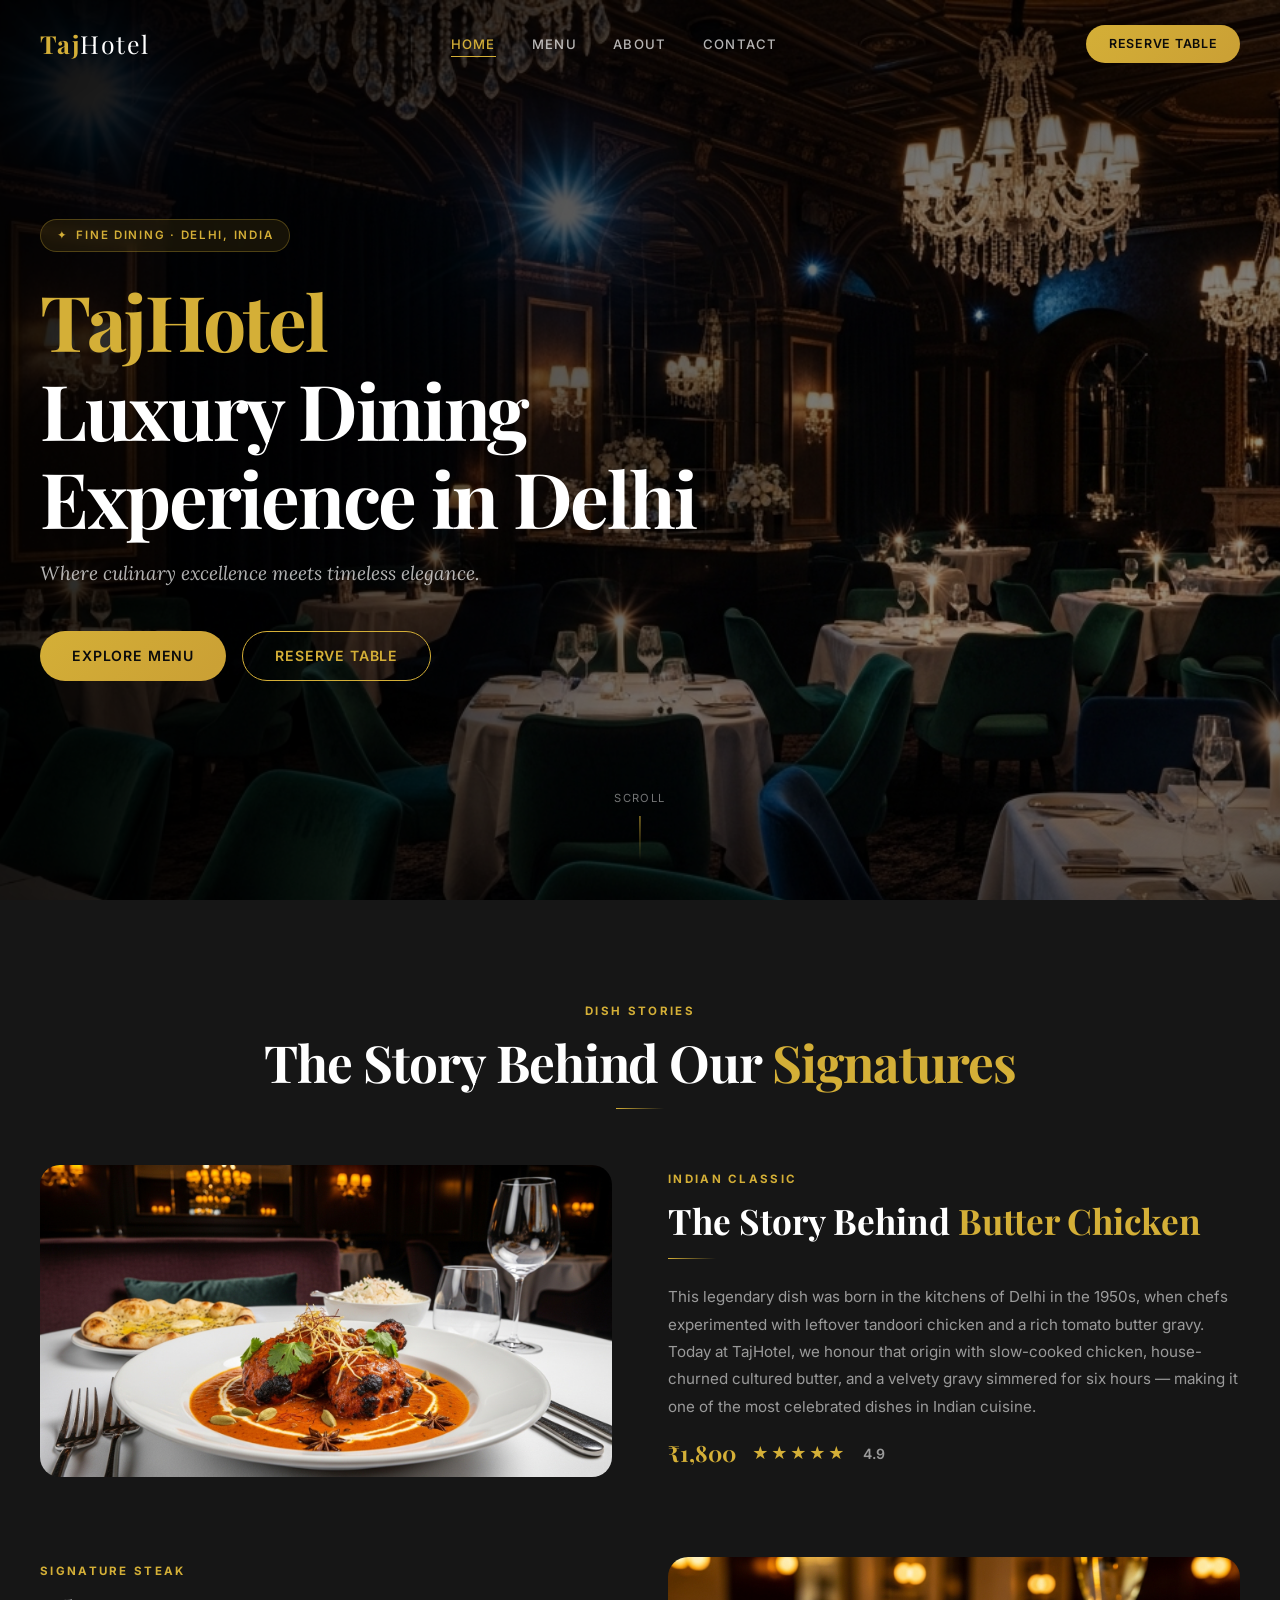
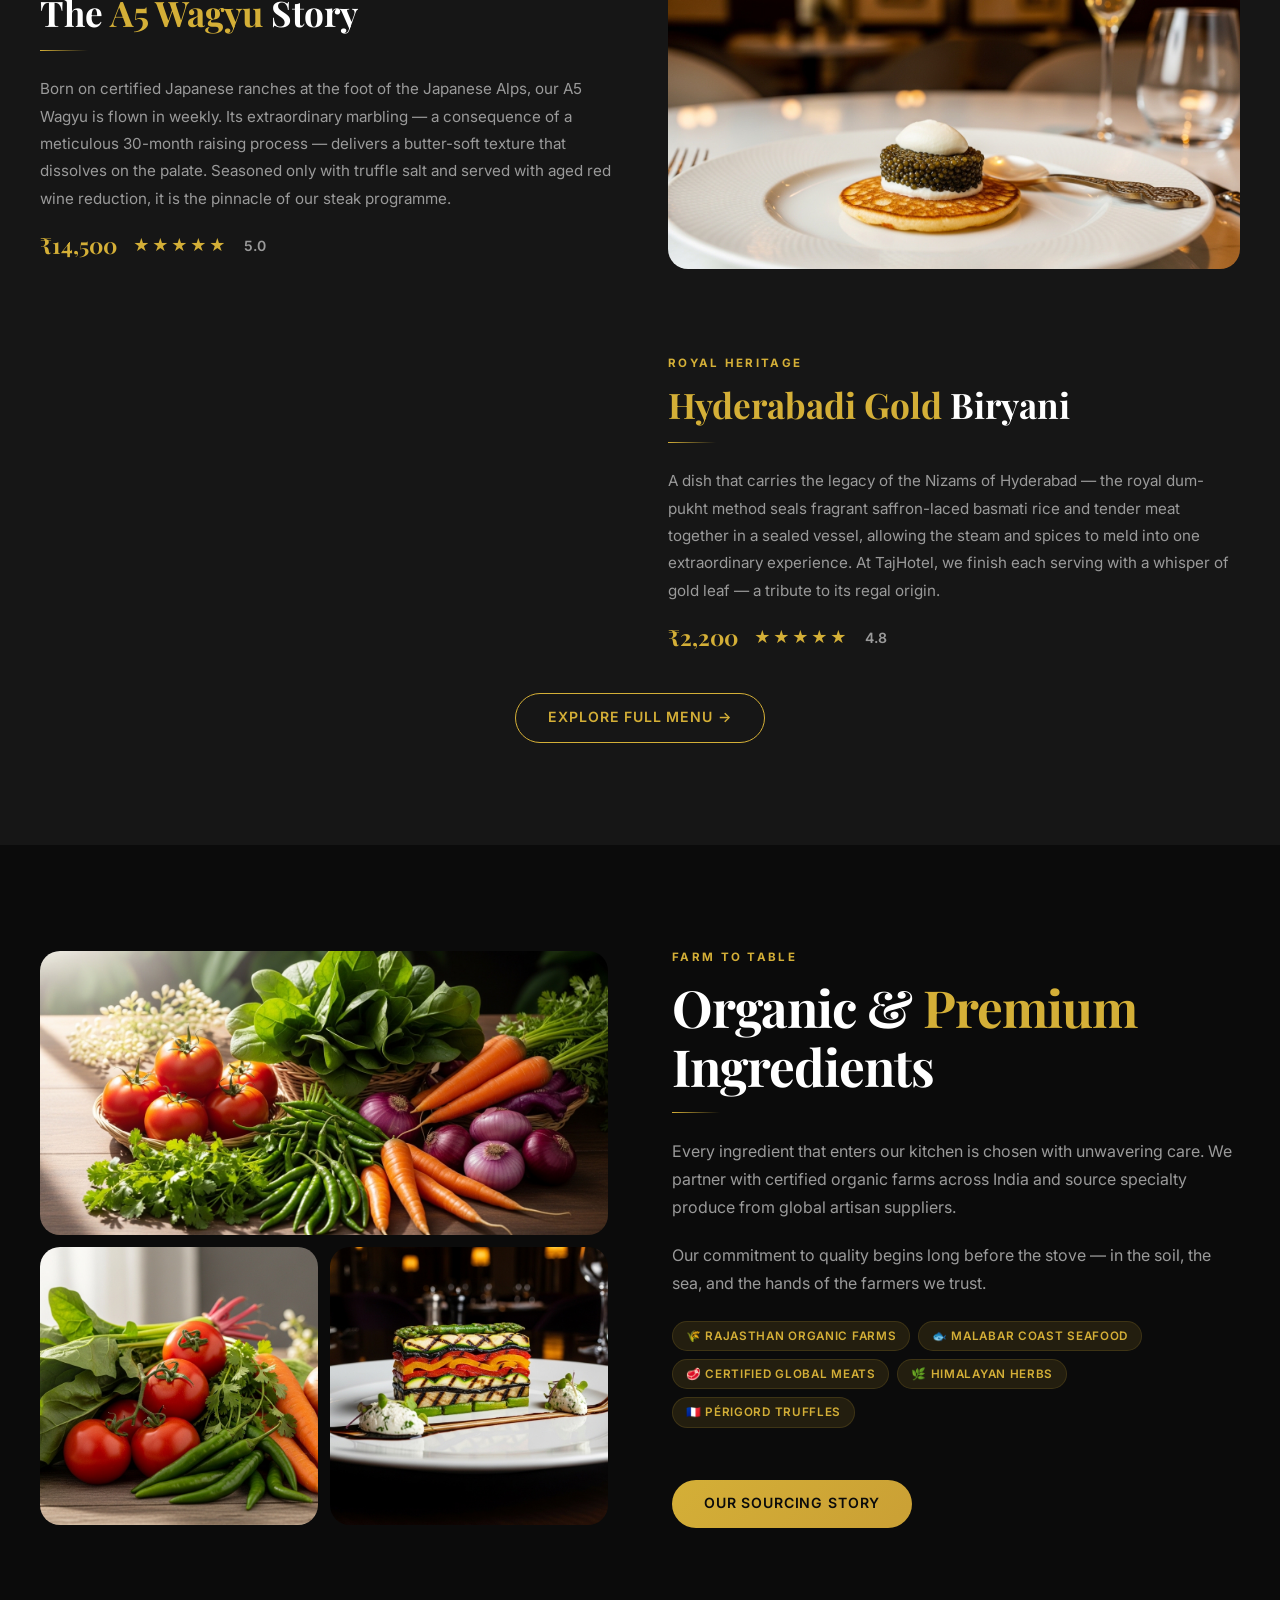
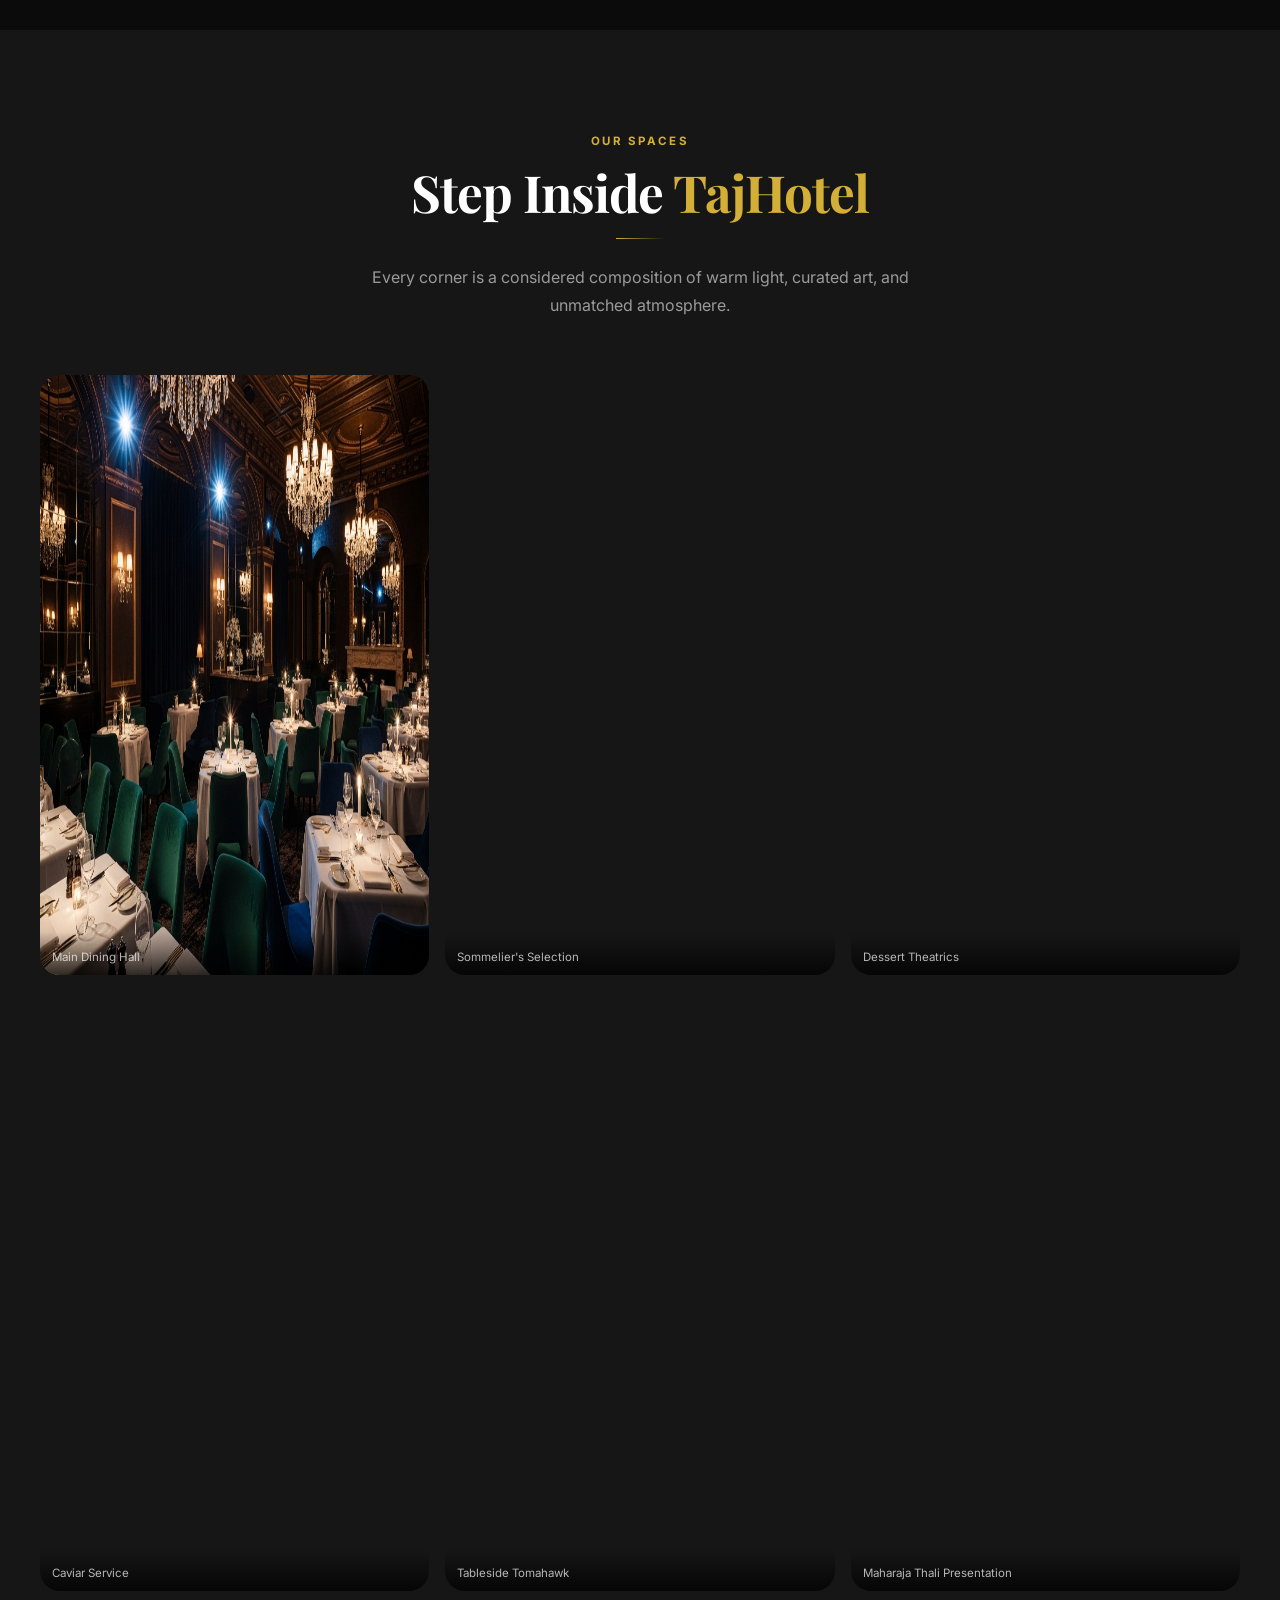
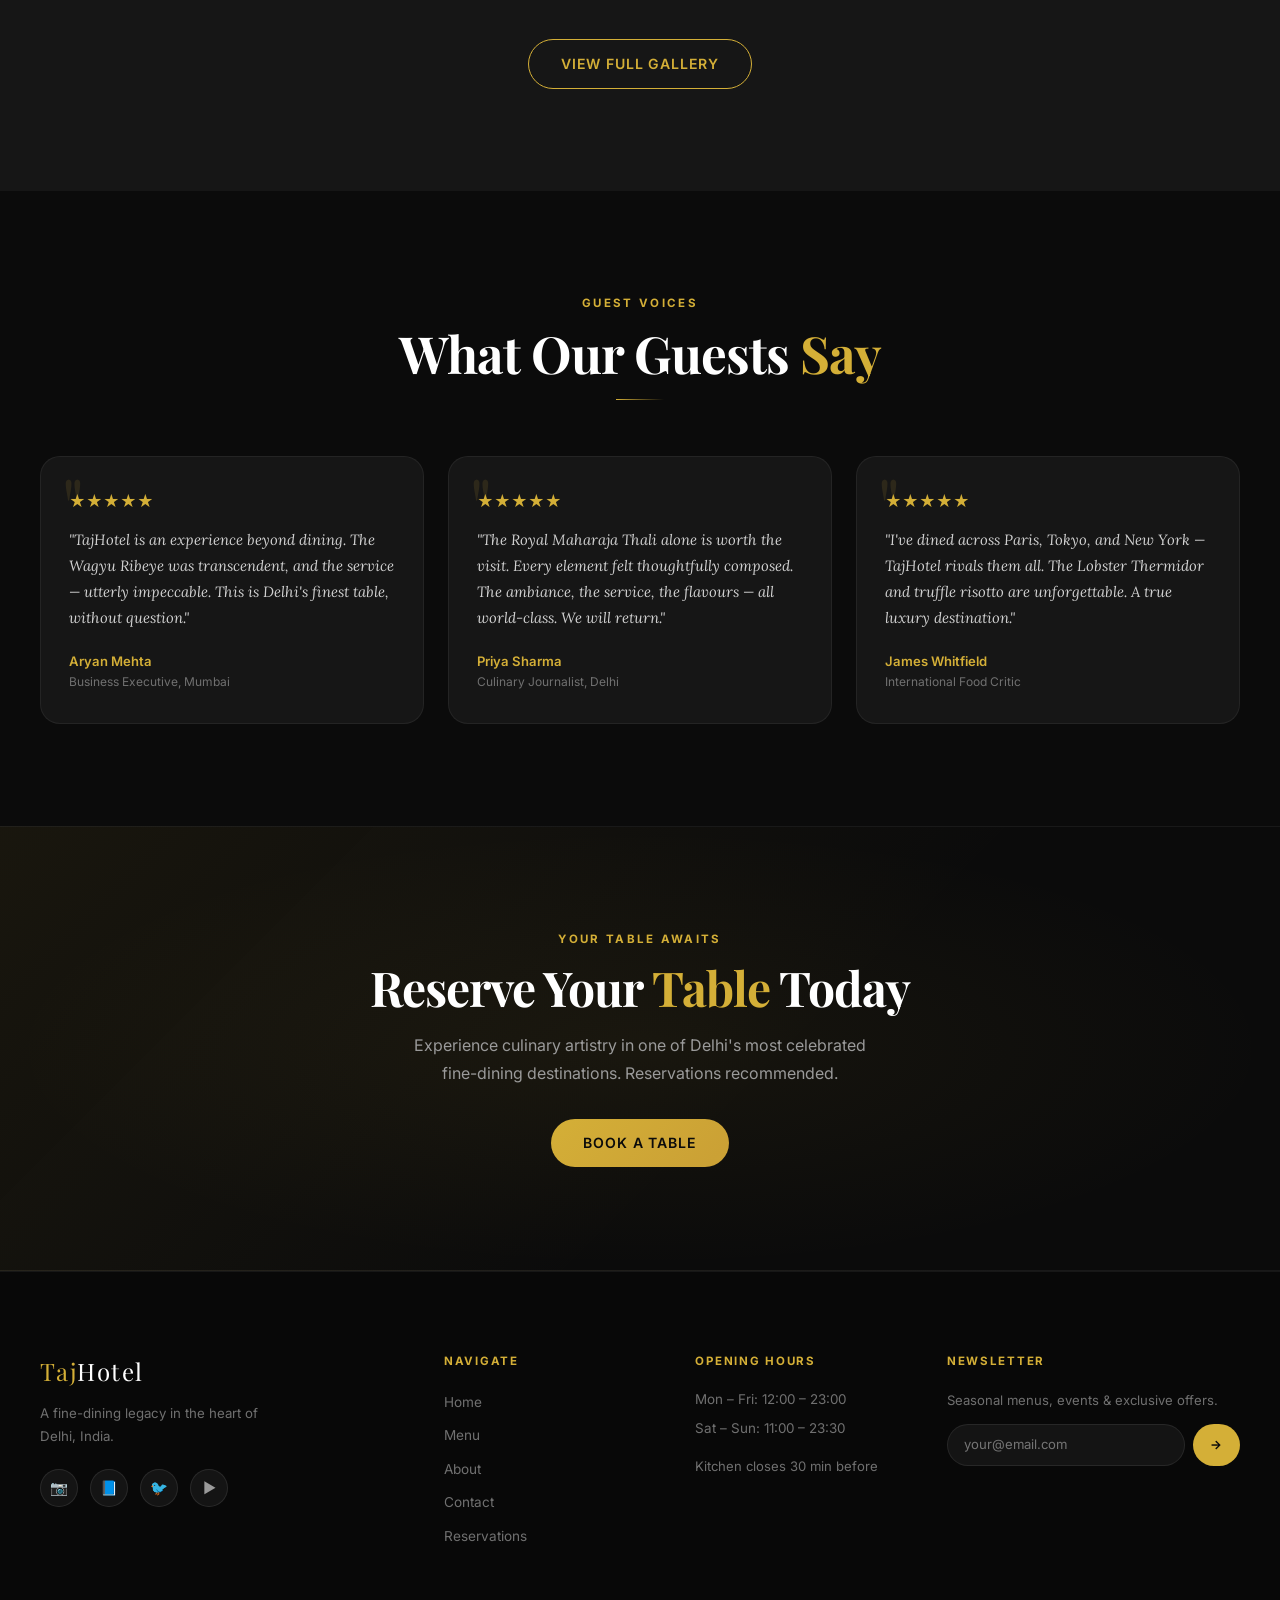
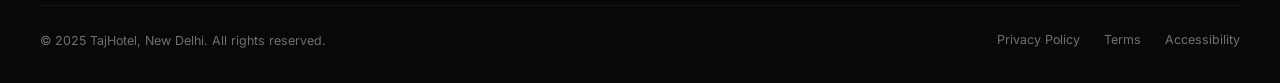
==== index.html @ bea7cdf8 "Updated menu UI and performance improvements" ====
<!DOCTYPE html>
<html lang="en">

<head>
  <meta charset="UTF-8" />
  <meta name="viewport" content="width=device-width,initial-scale=1.0" />
  <title>TajHotel — Luxury Dining Experience in Delhi</title>
  <meta name="description"
    content="TajHotel Delhi — Where culinary excellence meets timeless elegance. Reserve your table at Delhi's premier luxury fine dining destination." />
  <link rel="preconnect" href="https://fonts.googleapis.com" />
  <link rel="preconnect" href="https://fonts.gstatic.com" crossorigin />
  <link
    href="https://fonts.googleapis.com/css2?family=Playfair+Display:ital,wght@0,400;0,600;0,700;1,400;1,600&family=Inter:wght@300;400;500;600;700&family=Lora:ital,wght@0,400;0,500;0,600;1,400;1,500&display=swap"
    rel="stylesheet" />
  <link rel="stylesheet" href="styles.css" />
  <script
    type="application/ld+json">{"@context":"https://schema.org","@type":"Restaurant","name":"TajHotel","description":"Luxury fine-dining in Delhi","address":{"@type":"PostalAddress","addressLocality":"New Delhi","addressCountry":"IN"},"servesCuisine":["Indian","Seafood","Steakhouse","Global"],"priceRange":"$$$$","telephone":"+91-11-XXXX-XXXX"}</script>
</head>

<body>
  <div id="loader" aria-hidden="true">
    <div class="loader-logo">TajHotel</div>
    <div class="loader-bar"></div>
  </div>
  <div id="scroll-progress" aria-hidden="true"></div>
  <a href="#main" class="skip-link">Skip to main content</a>

  <!-- NAVBAR -->
  <header id="navbar" role="banner">
    <div class="container">
      <div class="nav-wrap">
        <a href="index.html" class="nav-logo">Taj<span>Hotel</span></a>
        <nav aria-label="Primary navigation">
          <ul class="nav-links" role="list">
            <li><a href="index.html" aria-current="page">Home</a></li>
            <li><a href="menu.html">Menu</a></li>
            <li><a href="about.html">About</a></li>
            <li><a href="contact.html">Contact</a></li>
          </ul>
        </nav>
        <button class="btn btn-gold btn-sm nav-cta" data-reserve aria-haspopup="dialog">Reserve Table</button>
        <!-- hamburger removed — bottom mobile nav used instead -->
      </div>
    </div>
  </header>

  <!-- BOTTOM MOBILE NAV -->
  <nav class="bottom-nav" aria-label="Mobile navigation">
    <div class="bottom-nav-inner">
      <a href="index.html" class="bn-item active" aria-current="page" aria-label="Home"><span
          class="bn-icon">🏠</span><span class="bn-label">Home</span></a>
      <a href="menu.html" class="bn-item" aria-label="Menu"><span class="bn-icon">🍽️</span><span
          class="bn-label">Menu</span></a>
      <a href="about.html" class="bn-item" aria-label="Experience"><span class="bn-icon">✨</span><span
          class="bn-label">Experience</span></a>
      <a href="contact.html" class="bn-item" aria-label="Contact"><span class="bn-icon">📞</span><span
          class="bn-label">Contact</span></a>
    </div>
  </nav>

  <main id="main">

    <!-- ── HERO ── -->
    <section class="hero" aria-label="Welcome to TajHotel">
      <div class="hero-parallax">
        <img src="Interior.jpeg" alt="" fetchpriority="high" decoding="async" width="1600" height="900" />
      </div>
      <div class="hero-overlay"></div>
      <div class="container">
        <div class="hero-content">
          <div class="hero-badge">Fine Dining · Delhi, India</div>
          <h1>
            <span class="brand">TajHotel</span>
            Luxury Dining<br />Experience in Delhi
          </h1>
          <p class="hero-sub">Where culinary excellence meets timeless elegance.</p>
          <div class="hero-btns">
            <a href="menu.html" class="btn btn-gold">Explore Menu</a>
            <button class="btn btn-outline" data-reserve aria-haspopup="dialog">Reserve Table</button>
          </div>
        </div>
      </div>
      <div class="hero-scroll" aria-hidden="true">
        <span>Scroll</span>
        <div class="hero-scroll-line"></div>
      </div>
    </section>

    <!-- ── SIGNATURE DISH STORY ── -->
    <section aria-labelledby="sig-heading" style="background:var(--charcoal)">
      <div class="container">
        <div class="section-header center">
          <span class="section-eyebrow">Dish Stories</span>
          <h2 id="sig-heading" class="section-title">The Story Behind Our <span class="gold">Signatures</span></h2>
          <div class="gold-line center"></div>
        </div>
        <div class="dish-story-grid">

          <!-- STORY 1: Butter Chicken -->
          <article class="story-card reveal" data-delay="0">
            <div class="story-img">
              <img src="Butter Chicken.jpeg" alt="Butter Chicken — TajHotel" loading="lazy" decoding="async" width="600"
                height="500" />
            </div>
            <div class="story-text">
              <span class="section-eyebrow">Indian Classic</span>
              <h3 class="story-title">The Story Behind <span class="gold">Butter Chicken</span></h3>
              <div class="gold-line"></div>
              <p class="story-para">This legendary dish was born in the kitchens of Delhi in the 1950s, when chefs
                experimented with leftover tandoori chicken and a rich tomato butter gravy. Today at TajHotel, we honour
                that origin with slow-cooked chicken, house-churned cultured butter, and a velvety gravy simmered for
                six hours — making it one of the most celebrated dishes in Indian cuisine.</p>
              <div class="story-meta">
                <span class="story-price">₹1,800</span>
                <span class="story-stars" aria-label="4.9 out of 5">★★★★★</span>
                <span class="story-rating-val">4.9</span>
              </div>

            </div>
          </article>

          <!-- STORY 2: Wagyu -->
          <article class="story-card story-card-flip reveal" data-delay="80">
            <div class="story-img">
              <img src="Wagyu Ribeye.jpeg" alt="Wagyu Ribeye — TajHotel" loading="lazy" decoding="async" width="600"
                height="500" />
            </div>
            <div class="story-text">
              <span class="section-eyebrow">Signature Steak</span>
              <h3 class="story-title">The <span class="gold">A5 Wagyu</span> Story</h3>
              <div class="gold-line"></div>
              <p class="story-para">Born on certified Japanese ranches at the foot of the Japanese Alps, our A5 Wagyu is
                flown in weekly. Its extraordinary marbling — a consequence of a meticulous 30-month raising process —
                delivers a butter-soft texture that dissolves on the palate. Seasoned only with truffle salt and served
                with aged red wine reduction, it is the pinnacle of our steak programme.</p>
              <div class="story-meta">
                <span class="story-price">₹14,500</span>
                <span class="story-stars" aria-label="5 out of 5">★★★★★</span>
                <span class="story-rating-val">5.0</span>
              </div>

            </div>
          </article>

          <!-- STORY 3: Hyderabadi Biryani -->
          <article class="story-card reveal" data-delay="160">
            <div class="story-img">
              <img src="Hyderabadi Gold Biryani.jpeg" alt="Hyderabadi Gold Biryani" loading="lazy" decoding="async"
                width="600" height="500" />
            </div>
            <div class="story-text">
              <span class="section-eyebrow">Royal Heritage</span>
              <h3 class="story-title"><span class="gold">Hyderabadi Gold</span> Biryani</h3>
              <div class="gold-line"></div>
              <p class="story-para">A dish that carries the legacy of the Nizams of Hyderabad — the royal dum-pukht
                method seals fragrant saffron-laced basmati rice and tender meat together in a sealed vessel, allowing
                the steam and spices to meld into one extraordinary experience. At TajHotel, we finish each serving with
                a whisper of gold leaf — a tribute to its regal origin.</p>
              <div class="story-meta">
                <span class="story-price">₹2,200</span>
                <span class="story-stars" aria-label="4.8 out of 5">★★★★★</span>
                <span class="story-rating-val">4.8</span>
              </div>

            </div>
          </article>

        </div>
        <div class="text-center mt-4">
          <a href="menu.html" class="btn btn-outline">Explore Full Menu →</a>
        </div>
      </div>
    </section>

    <!-- ── ORGANIC INGREDIENTS ── -->
    <section aria-labelledby="organic-heading">
      <div class="container">
        <div class="ingredients-layout">
          <div class="ingredients-imgs reveal">
            <div class="ing-img">
              <img src="Organic Vegetables.jpeg" alt="Fresh organic vegetables sourced for TajHotel" loading="lazy"
                decoding="async" width="800" height="500" />
            </div>
            <div class="ing-img">
              <img src="Organic veggies.jpeg" alt="Seasonal organic produce" loading="lazy" decoding="async" width="400"
                height="400" />
            </div>
            <div class="ing-img">
              <img src="Grilled Vegetable Terrine.jpeg" alt="Farm-fresh vegetable preparation" loading="lazy"
                decoding="async" width="400" height="400" />
            </div>
          </div>
          <div class="reveal" data-delay="120">
            <span class="section-eyebrow">Farm to Table</span>
            <h2 id="organic-heading" class="section-title">Organic &amp; <span class="gold">Premium</span> Ingredients
            </h2>
            <div class="gold-line"></div>
            <p style="margin-bottom:1.25rem">Every ingredient that enters our kitchen is chosen with unwavering care. We
              partner with certified organic farms across India and source specialty produce from global artisan
              suppliers.</p>
            <p>Our commitment to quality begins long before the stove — in the soil, the sea, and the hands of the
              farmers we trust.</p>
            <div class="origin-pills" style="margin-top:1.5rem">
              <span class="origin-pill">🌾 Rajasthan Organic Farms</span>
              <span class="origin-pill">🐟 Malabar Coast Seafood</span>
              <span class="origin-pill">🥩 Certified Global Meats</span>
              <span class="origin-pill">🌿 Himalayan Herbs</span>
              <span class="origin-pill">🇫🇷 Périgord Truffles</span>
            </div>
            <a href="about.html" class="btn btn-gold" style="margin-top:2rem">Our Sourcing Story</a>
          </div>
        </div>
      </div>
    </section>

    <!-- ── INTERIOR GALLERY ── -->
    <section aria-labelledby="gallery-heading" style="background:var(--charcoal)">
      <div class="container">
        <div class="section-header center">
          <span class="section-eyebrow">Our Spaces</span>
          <h2 id="gallery-heading" class="section-title">Step Inside <span class="gold">TajHotel</span></h2>
          <div class="gold-line center"></div>
          <p>Every corner is a considered composition of warm light, curated art, and unmatched atmosphere.</p>
        </div>
        <div class="gallery-masonry" role="list">

          <a class="gallery-item reveal" role="listitem" tabindex="0" data-lb-src="Interior.jpeg"
            data-lb-alt="Main dining hall" data-lb-caption="Main Dining Hall — TajHotel">
            <img src="Interior.jpeg" alt="TajHotel main dining hall" loading="lazy" decoding="async" width="800"
              height="600" />
            <div class="gallery-item-overlay"><span>🔍</span></div>
            <div class="gallery-caption">Main Dining Hall</div>
          </a>
          <a class="gallery-item reveal" role="listitem" tabindex="0" data-lb-src="Caviar with Blinis.jpeg"
            data-lb-alt="Caviar service" data-lb-caption="Beluga Caviar Service">
            <img src="Caviar with Blinis.jpeg" alt="Caviar service at TajHotel" loading="lazy" decoding="async"
              width="800" height="600" />
            <div class="gallery-item-overlay"><span>🔍</span></div>
            <div class="gallery-caption">Caviar Service</div>
          </a>
          <a class="gallery-item reveal" role="listitem" tabindex="0" data-lb-src="Fine Red Wine Pour.jpeg"
            data-lb-alt="Sommelier wine service" data-lb-caption="Wine & Sommelier Service">
            <img src="Fine Red Wine Pour.jpeg" alt="Sommelier pouring fine red wine" loading="lazy" decoding="async"
              width="800" height="600" />
            <div class="gallery-item-overlay"><span>🔍</span></div>
            <div class="gallery-caption">Sommelier's Selection</div>
          </a>
          <a class="gallery-item reveal" role="listitem" tabindex="0" data-lb-src="Charcoal-Grilled Tomahawk 1kg.jpeg"
            data-lb-alt="Tomahawk steak tableside" data-lb-caption="Tomahawk — Tableside Service">
            <img src="Charcoal-Grilled Tomahawk 1kg.jpeg" alt="Tableside tomahawk steak presentation" loading="lazy"
              decoding="async" width="800" height="600" />
            <div class="gallery-item-overlay"><span>🔍</span></div>
            <div class="gallery-caption">Tableside Tomahawk</div>
          </a>
          <a class="gallery-item reveal" role="listitem" tabindex="0" data-lb-src="Chocolate Sphere Dessert.jpeg"
            data-lb-alt="Chocolate sphere dessert" data-lb-caption="Chocolate Sphere — Caramel Pour">
            <img src="Chocolate Sphere Dessert.jpeg" alt="Chocolate sphere dessert with molten caramel" loading="lazy"
              decoding="async" width="800" height="600" />
            <div class="gallery-item-overlay"><span>🔍</span></div>
            <div class="gallery-caption">Dessert Theatrics</div>
          </a>
          <a class="gallery-item reveal" role="listitem" tabindex="0" data-lb-src="Royal Maharaja Thali.jpeg"
            data-lb-alt="Royal Maharaja Thali" data-lb-caption="Royal Maharaja Thali">
            <img src="Royal Maharaja Thali.jpeg" alt="Royal Maharaja Thali plating" loading="lazy" decoding="async"
              width="800" height="600" />
            <div class="gallery-item-overlay"><span>🔍</span></div>
            <div class="gallery-caption">Maharaja Thali Presentation</div>
          </a>

        </div>
        <div class="text-center mt-4">
          <a href="about.html" class="btn btn-outline">View Full Gallery</a>
        </div>
      </div>
    </section>

    <!-- ── TESTIMONIALS ── -->
    <section aria-labelledby="test-heading">
      <div class="container">
        <div class="section-header center">
          <span class="section-eyebrow">Guest Voices</span>
          <h2 id="test-heading" class="section-title">What Our Guests <span class="gold">Say</span></h2>
          <div class="gold-line center"></div>
        </div>
        <div class="testimonials-grid">
          <article class="testimonial-card reveal" data-delay="0">
            <div class="t-stars" aria-label="5 out of 5 stars">★★★★★</div>
            <p class="t-text">"TajHotel is an experience beyond dining. The Wagyu Ribeye was transcendent, and the
              service — utterly impeccable. This is Delhi's finest table, without question."</p>
            <div class="t-author">Aryan Mehta</div>
            <div class="t-role">Business Executive, Mumbai</div>
          </article>
          <article class="testimonial-card reveal" data-delay="80">
            <div class="t-stars" aria-label="5 out of 5 stars">★★★★★</div>
            <p class="t-text">"The Royal Maharaja Thali alone is worth the visit. Every element felt thoughtfully
              composed. The ambiance, the service, the flavours — all world-class. We will return."</p>
            <div class="t-author">Priya Sharma</div>
            <div class="t-role">Culinary Journalist, Delhi</div>
          </article>
          <article class="testimonial-card reveal" data-delay="160">
            <div class="t-stars" aria-label="5 out of 5 stars">★★★★★</div>
            <p class="t-text">"I've dined across Paris, Tokyo, and New York — TajHotel rivals them all. The Lobster
              Thermidor and truffle risotto are unforgettable. A true luxury destination."</p>
            <div class="t-author">James Whitfield</div>
            <div class="t-role">International Food Critic</div>
          </article>
        </div>
      </div>
    </section>

    <!-- ── CTA ── -->
    <section class="cta-section" aria-labelledby="cta-heading">
      <div class="container" style="position:relative;z-index:1">
        <span class="section-eyebrow">Your Table Awaits</span>
        <h2 id="cta-heading" class="section-title">Reserve Your <span class="gold">Table</span> Today</h2>
        <p style="max-width:480px;margin:0 auto 2rem">Experience culinary artistry in one of Delhi's most celebrated
          fine-dining destinations. Reservations recommended.</p>
        <button class="btn btn-gold" data-reserve>Book a Table</button>
      </div>
    </section>

  </main>

  <!-- FOOTER -->
  <footer>
    <div class="container">
      <div class="footer-grid">
        <div>
          <a href="index.html" class="footer-logo">Taj<span>Hotel</span></a>
          <p class="footer-tagline">A fine-dining legacy in the heart of Delhi, India.</p>
          <div class="social-row">
            <a href="#" class="social-btn" aria-label="Instagram">📷</a>
            <a href="#" class="social-btn" aria-label="Facebook">📘</a>
            <a href="#" class="social-btn" aria-label="Twitter">🐦</a>
            <a href="#" class="social-btn" aria-label="YouTube">▶️</a>
          </div>
        </div>
        <div class="footer-col">
          <h5>Navigate</h5>
          <ul>
            <li><a href="index.html">Home</a></li>
            <li><a href="menu.html">Menu</a></li>
            <li><a href="about.html">About</a></li>
            <li><a href="contact.html">Contact</a></li>
            <li><a href="contact.html#reservations">Reservations</a></li>
          </ul>
        </div>
        <div class="footer-col">
          <h5>Opening Hours</h5>
          <ul>
            <li style="color:var(--muted-2);font-size:.84rem">Mon – Fri: 12:00 – 23:00</li>
            <li style="color:var(--muted-2);font-size:.84rem">Sat – Sun: 11:00 – 23:30</li>
            <li style="color:var(--muted-2);font-size:.82rem;margin-top:.5rem">Kitchen closes 30 min before</li>
          </ul>
        </div>
        <div class="footer-col">
          <h5>Newsletter</h5>
          <p style="font-size:.82rem;color:var(--muted-2);margin-bottom:.75rem">Seasonal menus, events & exclusive
            offers.</p>
          <form class="nl-form" action="#" method="post">
            <label for="nl-email" class="sr-only">Email address</label>
            <input type="email" id="nl-email" name="email" placeholder="your@email.com" required />
            <button type="submit" aria-label="Subscribe">→</button>
          </form>
        </div>
      </div>
      <div class="footer-bottom">
        <p>© 2025 TajHotel, New Delhi. All rights reserved.</p>
        <nav class="footer-legal" aria-label="Legal links">
          <a href="#">Privacy Policy</a>
          <a href="#">Terms</a>
          <a href="#">Accessibility</a>
        </nav>
      </div>
    </div>
  </footer>

  <!-- RESERVE MODAL -->
  <div id="reserve-overlay" class="modal-overlay" role="dialog" aria-modal="true" aria-labelledby="res-title" hidden>
    <div class="modal">
      <button class="modal-x" aria-label="Close">✕</button>
      <span class="section-eyebrow">Table Reservation</span>
      <h2 id="res-title" style="margin-bottom:.5rem;font-size:1.75rem">Reserve Your Table</h2>
      <p style="margin-bottom:1.5rem;font-size:.88rem">Our team will confirm within 2 hours.</p>
      <div class="form-row" style="margin-bottom:1rem">
        <div class="form-group"><label for="rm-name">Name *</label><input id="rm-name" type="text" required
            placeholder="Your name" /></div>
        <div class="form-group"><label for="rm-phone">Phone *</label><input id="rm-phone" type="tel" required
            placeholder="+91 XXXXX XXXXX" /></div>
      </div>
      <a href="contact.html" class="btn btn-gold"
        style="width:100%;justify-content:center;display:flex;text-decoration:none;">Continue Full Booking →</a>
    </div>
  </div>

  <!-- CONFIRM MODAL -->
  <div id="confirm-overlay" class="modal-overlay" role="dialog" aria-modal="true" aria-labelledby="conf-title" hidden>
    <div class="modal">
      <button class="modal-x" aria-label="Close">✕</button>
      <div style="text-align:center;font-size:2.5rem;margin-bottom:1rem">✅</div>
      <h2 id="conf-title" style="text-align:center;margin-bottom:.25rem;font-size:1.6rem">Reservation Submitted!</h2>
      <p style="text-align:center;font-size:.88rem;margin-bottom:1rem">We'll confirm within 2 hours.</p>
      <div class="confirm-details">
        <div class="conf-row"><span>Name</span><span id="conf-name">—</span></div>
        <div class="conf-row"><span>Date</span><span id="conf-date">—</span></div>
        <div class="conf-row"><span>Time</span><span id="conf-time">—</span></div>
        <div class="conf-row"><span>Guests</span><span id="conf-party">—</span></div>
      </div>
      <div style="display:flex;gap:.75rem;justify-content:center;flex-wrap:wrap">
        <button id="conf-ics" class="btn btn-outline btn-sm">📅 Add to Calendar</button>
        <a href="https://calendar.google.com/calendar/render?action=TEMPLATE&text=Dinner+at+TajHotel" target="_blank"
          rel="noopener" class="btn btn-outline btn-sm">📆 Google Calendar</a>
      </div>
    </div>
  </div>

  <!-- LIGHTBOX -->
  <div id="lightbox" role="dialog" aria-modal="true" aria-label="Image viewer" hidden>
    <button id="lb-close" aria-label="Close">✕</button>
    <button id="lb-prev" class="lb-arrow" aria-label="Previous">‹</button>
    <img id="lb-img" src="" alt="" loading="lazy" decoding="async" />
    <button id="lb-next" class="lb-arrow" aria-label="Next">›</button>
    <div id="lb-caption" aria-live="polite"></div>
  </div>

  <div id="live-region" aria-live="polite" aria-atomic="true" class="sr-only"></div>
  <script src="main.js" defer></script>
  <style>
    /* Bottom nav for index page */
    .bottom-nav {
      display: none;
      position: fixed;
      bottom: 0;
      left: 0;
      right: 0;
      z-index: 950;
      padding: .5rem 1rem calc(.5rem + env(safe-area-inset-bottom));
      background: rgba(11, 11, 11, .82);
      backdrop-filter: blur(20px) saturate(160%);
      -webkit-backdrop-filter: blur(20px) saturate(160%);
      border-top: 1px solid rgba(212, 175, 55, .15);
      border-radius: 20px 20px 0 0
    }

    @media(max-width:767px) {
      .bottom-nav {
        display: flex
      }

      .hamburger {
        display: none !important
      }

      body {
        padding-bottom: 72px
      }
    }

    .bottom-nav-inner {
      display: flex;
      justify-content: space-around;
      align-items: center;
      width: 100%;
      max-width: 480px;
      margin: 0 auto
    }

    .bn-item {
      display: flex;
      flex-direction: column;
      align-items: center;
      gap: 3px;
      text-decoration: none;
      padding: .3rem .75rem;
      border-radius: 12px;
      transition: all .25s;
      color: rgba(255, 255, 255, .5);
      min-width: 56px
    }

    .bn-item .bn-icon {
      font-size: 1.2rem;
      line-height: 1;
      transition: transform .25s
    }

    .bn-item .bn-label {
      font-size: .6rem;
      font-weight: 600;
      letter-spacing: .08em;
      text-transform: uppercase;
      line-height: 1
    }

    .bn-item.active {
      color: var(--gold)
    }

    .bn-item.active .bn-icon {
      transform: translateY(-2px)
    }

    .bn-item:hover {
      color: var(--gold)
    }

    /* Dish Story section */
    .dish-story-grid {
      display: flex;
      flex-direction: column;
      gap: 5rem
    }

    .story-card {
      display: grid;
      grid-template-columns: 1fr 1fr;
      gap: 3.5rem;
      align-items: center
    }

    @media(max-width:768px) {
      .story-card {
        grid-template-columns: 1fr;
        gap: 1.75rem
      }
    }

    .story-card-flip .story-img {
      order: 2
    }

    .story-card-flip .story-text {
      order: 1
    }

    @media(max-width:768px) {

      .story-card-flip .story-img,
      .story-card-flip .story-text {
        order: unset
      }
    }

    .story-img {
      border-radius: 20px;
      overflow: hidden;
      position: relative
    }

    .story-img img {
      width: 100%;
      height: auto;
      display: block;
      transition: transform .7s var(--ease)
    }

    .story-img:hover img {
      transform: scale(1.05)
    }

    .story-title {
      font-family: var(--font-head);
      font-size: clamp(1.5rem, 3vw, 2.2rem);
      color: var(--white);
      line-height: 1.2;
      margin-bottom: .5rem
    }

    .story-para {
      color: var(--muted);
      line-height: 1.8;
      font-size: .95rem;
      margin-bottom: 1rem
    }

    .story-meta {
      display: flex;
      align-items: center;
      gap: 1rem;
      flex-wrap: wrap
    }

    .story-price {
      font-family: var(--font-head);
      font-size: 1.4rem;
      color: var(--gold);
      font-weight: 700
    }

    .story-stars {
      color: var(--gold);
      font-size: 1rem;
      letter-spacing: 2px
    }

    .story-rating-val {
      font-size: .88rem;
      color: var(--muted);
      font-weight: 600
    }
  </style>
</body>

</html>
---- styles.css ----
/* ═══════════════════════════════════════════════════════
   TAJHOTEL — PREMIUM LUXURY DESIGN SYSTEM v2
   ═══════════════════════════════════════════════════════ */

/* ─── TOKENS ─────────────────────────────────────────── */
:root {
  --black: #0B0B0B;
  --charcoal: #161616;
  --charcoal-2: #1c1c1c;
  --card-bg: #1a1a1a;
  --gold: #D4AF37;
  --soft-gold: #CBA135;
  --gold-dim: rgba(212, 175, 55, 0.12);
  --gold-glow: rgba(212, 175, 55, 0.25);
  --white: #FFFFFF;
  --off-white: #F5F0E8;
  --muted: #9a9a9a;
  --muted-2: #707070;
  --border: rgba(212, 175, 55, 0.15);
  --border-soft: rgba(255, 255, 255, 0.06);

  --r-sm: 8px;
  --r-md: 14px;
  --r-lg: 20px;
  --r-xl: 28px;
  --r-full: 9999px;

  --shadow-gold: 0 8px 30px rgba(212, 175, 55, 0.2);
  --shadow-card: 0 12px 40px rgba(0, 0, 0, 0.55);
  --shadow-hover: 0 24px 60px rgba(0, 0, 0, 0.65);

  --dur-fast: 250ms;
  --dur: 420ms;
  --dur-slow: 650ms;
  --ease: cubic-bezier(0.16, 1, 0.3, 1);
  --ease-out: cubic-bezier(0.0, 0.0, 0.2, 1);

  --font-head: 'Playfair Display', Georgia, serif;
  --font-body: 'Inter', system-ui, sans-serif;
  --font-menu: 'Lora', Georgia, serif;

  --container: 1320px;
  --section-py: clamp(4rem, 8vw, 7rem);
}

/* ─── LOADING SCREEN ─────────────────────────────────── */
#loader {
  position: fixed;
  inset: 0;
  background: var(--black);
  z-index: 9999;
  display: flex;
  flex-direction: column;
  align-items: center;
  justify-content: center;
  gap: 1.5rem;
  transition: opacity .6s var(--ease), visibility .6s;
}

#loader.hidden {
  opacity: 0;
  visibility: hidden;
  pointer-events: none;
}

.loader-logo {
  font-family: var(--font-head);
  font-size: 2.4rem;
  color: var(--gold);
  letter-spacing: .08em;
  animation: pulse-gold 1.6s ease-in-out infinite;
}

.loader-bar {
  width: 180px;
  height: 1px;
  background: rgba(212, 175, 55, .2);
  position: relative;
  overflow: hidden;
}

.loader-bar::after {
  content: '';
  position: absolute;
  left: -100%;
  top: 0;
  width: 100%;
  height: 100%;
  background: linear-gradient(90deg, transparent, var(--gold), transparent);
  animation: slide-bar 1.4s ease-in-out infinite;
}

@keyframes pulse-gold {

  0%,
  100% {
    opacity: 1
  }

  50% {
    opacity: .5
  }
}

@keyframes slide-bar {
  to {
    left: 200%;
  }
}

/* ─── SCROLL PROGRESS ────────────────────────────────── */
#scroll-progress {
  position: fixed;
  top: 0;
  left: 0;
  height: 2px;
  background: linear-gradient(90deg, var(--soft-gold), var(--gold));
  z-index: 10000;
  width: 0%;
  transition: width .1s linear;
  box-shadow: 0 0 8px var(--gold-glow);
}

/* ─── RESET & BASE ───────────────────────────────────── */
*,
*::before,
*::after {
  box-sizing: border-box;
  margin: 0;
  padding: 0;
}

html {
  scroll-behavior: smooth;
  font-size: 16px;
}

body {
  font-family: var(--font-body);
  background: var(--black);
  color: var(--off-white);
  line-height: 1.6;
  overflow-x: hidden;
  -webkit-font-smoothing: antialiased;
}

img {
  display: block;
  max-width: 100%;
}

a {
  color: inherit;
  text-decoration: none;
}

button {
  cursor: pointer;
  border: none;
  background: none;
  font: inherit;
}

ul,
ol {
  list-style: none;
}

input,
select,
textarea {
  font: inherit;
}

::selection {
  background: var(--gold-dim);
  color: var(--gold);
}

/* ─── SKIP LINK ──────────────────────────────────────── */
.skip-link {
  position: absolute;
  top: -200%;
  left: 1rem;
  background: var(--gold);
  color: var(--black);
  padding: .5rem 1rem;
  border-radius: var(--r-sm);
  font-weight: 700;
  z-index: 9998;
  transition: top .2s;
}

.skip-link:focus {
  top: 1rem;
}

/* ─── CONTAINER ──────────────────────────────────────── */
.container {
  width: 100%;
  max-width: var(--container);
  margin-inline: auto;
  padding-inline: clamp(1rem, 4vw, 2.5rem);
}

/* ─── TYPOGRAPHY ─────────────────────────────────────── */
h1,
h2,
h3,
h4 {
  font-family: var(--font-head);
  line-height: 1.15;
  color: var(--white);
  font-weight: 700;
}

h1 {
  font-size: clamp(2.4rem, 6vw, 5rem);
  letter-spacing: -.03em;
}

h2 {
  font-size: clamp(1.8rem, 4vw, 3.2rem);
  letter-spacing: -.02em;
}

h3 {
  font-size: clamp(1.2rem, 2.5vw, 1.75rem);
}

h4 {
  font-size: 1.1rem;
}

p {
  color: var(--muted);
  line-height: 1.75;
}

.section-eyebrow {
  font-family: var(--font-body);
  font-size: .72rem;
  font-weight: 700;
  letter-spacing: .2em;
  text-transform: uppercase;
  color: var(--gold);
  display: block;
  margin-bottom: .75rem;
}

.section-title {
  margin-bottom: .75rem;
}

.gold {
  color: var(--gold);
}

.text-center {
  text-align: center;
}

.gold-line {
  width: 48px;
  height: 1px;
  background: linear-gradient(90deg, var(--gold), transparent);
  margin: 1rem 0 1.5rem;
}

.gold-line.center {
  margin-inline: auto;
}

/* ─── BUTTONS ────────────────────────────────────────── */
.btn {
  display: inline-flex;
  align-items: center;
  gap: .5rem;
  padding: .8rem 2rem;
  border-radius: var(--r-full);
  font-family: var(--font-body);
  font-size: .88rem;
  font-weight: 600;
  letter-spacing: .06em;
  text-transform: uppercase;
  transition: transform var(--dur) var(--ease), box-shadow var(--dur) var(--ease), background var(--dur);
  cursor: pointer;
}

.btn-gold {
  background: linear-gradient(135deg, var(--gold) 0%, var(--soft-gold) 50%, var(--gold) 100%);
  background-size: 200% auto;
  color: var(--black);
}

.btn-gold:hover {
  background-position: right center;
  box-shadow: var(--shadow-gold);
  transform: translateY(-2px) scale(1.02);
}

.btn-outline {
  border: 1px solid var(--gold);
  color: var(--gold);
  background: transparent;
}

.btn-outline:hover {
  background: var(--gold-dim);
  box-shadow: var(--shadow-gold);
  transform: translateY(-2px) scale(1.02);
}

.btn-sm {
  padding: .55rem 1.4rem;
  font-size: .78rem;
}

/* ─── NAVBAR ─────────────────────────────────────────── */
#navbar {
  position: fixed;
  top: 0;
  left: 0;
  right: 0;
  z-index: 1000;
  padding: 1.5rem 0;
  transition: padding var(--dur) var(--ease), background var(--dur), backdrop-filter var(--dur), border-color var(--dur);
  border-bottom: 1px solid transparent;
}

#navbar.scrolled {
  padding: .85rem 0;
  background: rgba(11, 11, 11, .92);
  backdrop-filter: blur(18px) saturate(150%);
  border-bottom-color: var(--border);
}

.nav-wrap {
  display: flex;
  align-items: center;
  justify-content: space-between;
  gap: 2rem;
}

.nav-logo {
  font-family: var(--font-head);
  font-size: 1.55rem;
  font-weight: 700;
  color: var(--gold);
  letter-spacing: .06em;
  flex-shrink: 0;
}

.nav-logo span {
  color: var(--white);
  font-weight: 300;
}

.nav-links {
  display: flex;
  align-items: center;
  gap: 2.25rem;
}

.nav-links a {
  font-size: .82rem;
  font-weight: 500;
  letter-spacing: .1em;
  text-transform: uppercase;
  color: rgba(255, 255, 255, .7);
  position: relative;
  transition: color .25s;
}

.nav-links a::after {
  content: '';
  position: absolute;
  left: 0;
  bottom: -5px;
  width: 0;
  height: 1px;
  background: var(--gold);
  transition: width .3s var(--ease);
}

.nav-links a:hover,
.nav-links a[aria-current] {
  color: var(--gold);
}

.nav-links a:hover::after,
.nav-links a[aria-current]::after {
  width: 100%;
}

.nav-cta {
  margin-left: .5rem;
}

.hamburger {
  display: none;
  flex-direction: column;
  gap: 5px;
  padding: .25rem;
  width: 36px;
  cursor: pointer;
}

.hamburger span {
  display: block;
  height: 1.5px;
  background: var(--white);
  border-radius: 2px;
  transition: transform .35s var(--ease), opacity .25s;
}

.hamburger[aria-expanded="true"] span:nth-child(1) {
  transform: translateY(6.5px) rotate(45deg);
}

.hamburger[aria-expanded="true"] span:nth-child(2) {
  opacity: 0;
}

.hamburger[aria-expanded="true"] span:nth-child(3) {
  transform: translateY(-6.5px) rotate(-45deg);
}

/* Mobile nav */
.mobile-nav {
  display: none;
  position: fixed;
  inset: 0;
  background: rgba(0, 0, 0, .97);
  backdrop-filter: blur(24px);
  z-index: 999;
  flex-direction: column;
  align-items: center;
  justify-content: center;
  gap: 2.25rem;
}

.mobile-nav.open {
  display: flex;
}

.mobile-nav-close {
  position: absolute;
  top: 1.5rem;
  right: 1.5rem;
  color: var(--muted);
  font-size: 1.5rem;
  padding: .5rem;
  transition: color .2s;
}

.mobile-nav-close:hover {
  color: var(--gold);
}

.mobile-nav a {
  font-family: var(--font-head);
  font-size: 2.2rem;
  color: var(--white);
  transition: color .25s;
}

.mobile-nav a:hover {
  color: var(--gold);
}

/* ─── HERO ───────────────────────────────────────────── */
.hero {
  position: relative;
  height: 100svh;
  min-height: 640px;
  display: flex;
  align-items: center;
  overflow: hidden;
}

.hero-parallax {
  position: absolute;
  inset: 0;
  will-change: transform;
}

.hero-parallax img {
  width: 100%;
  height: 120%;
  object-fit: cover;
  object-position: center;
}

.hero-overlay {
  position: absolute;
  inset: 0;
  background: linear-gradient(110deg,
      rgba(0, 0, 0, .88) 0%,
      rgba(0, 0, 0, .6) 50%,
      rgba(0, 0, 0, .2) 100%);
}

/* Cinematic vignette */
.hero-overlay::after {
  content: '';
  position: absolute;
  inset: 0;
  background: radial-gradient(ellipse at center, transparent 50%, rgba(0, 0, 0, .6) 100%);
}

.hero-content {
  position: relative;
  z-index: 2;
  max-width: 700px;
}

.hero-badge {
  display: inline-flex;
  align-items: center;
  gap: .5rem;
  background: rgba(212, 175, 55, .1);
  border: 1px solid rgba(212, 175, 55, .3);
  color: var(--gold);
  padding: .4rem 1rem;
  border-radius: var(--r-full);
  font-size: .72rem;
  letter-spacing: .15em;
  text-transform: uppercase;
  font-weight: 600;
  margin-bottom: 1.5rem;
  backdrop-filter: blur(6px);
}

.hero-badge::before {
  content: '✦';
}

.hero h1 {
  margin-bottom: 1rem;
}

.hero h1 .brand {
  color: var(--gold);
  display: block;
}

.hero-sub {
  font-size: clamp(1rem, 2vw, 1.2rem);
  color: rgba(255, 255, 255, .7);
  margin-bottom: 2.5rem;
  max-width: 520px;
  font-style: italic;
  font-family: var(--font-menu);
}

.hero-btns {
  display: flex;
  flex-wrap: wrap;
  gap: 1rem;
}

/* Scroll indicator */
.hero-scroll {
  position: absolute;
  bottom: 2.5rem;
  left: 50%;
  transform: translateX(-50%);
  z-index: 2;
  display: flex;
  flex-direction: column;
  align-items: center;
  gap: .5rem;
  color: rgba(255, 255, 255, .45);
  font-size: .7rem;
  letter-spacing: .12em;
  text-transform: uppercase;
}

.hero-scroll-line {
  width: 1px;
  height: 44px;
  background: linear-gradient(var(--gold), transparent);
  animation: scroll-drop 2s ease-in-out infinite;
}

@keyframes scroll-drop {
  0% {
    transform: scaleY(0);
    transform-origin: top;
    opacity: 1;
  }

  50% {
    transform: scaleY(1);
    transform-origin: top;
    opacity: 1;
  }

  100% {
    transform: scaleY(1);
    transform-origin: bottom;
    opacity: 0;
  }
}

/* ─── SECTIONS ───────────────────────────────────────── */
section {
  padding: var(--section-py) 0;
}

.section-header {
  margin-bottom: 3.5rem;
}

.section-header p {
  max-width: 540px;
  margin-top: .75rem;
}

.section-header.center {
  text-align: center;
}

.section-header.center p {
  margin-inline: auto;
}

/* ─── DISH CARDS ─────────────────────────────────────── */
.dishes-grid {
  display: grid;
  grid-template-columns: repeat(auto-fill, minmax(280px, 1fr));
  gap: 1.5rem;
}

.dish-card {
  background: var(--card-bg);
  border: 1px solid var(--border-soft);
  border-radius: var(--r-lg);
  overflow: hidden;
  box-shadow: var(--shadow-card);
  transition: transform var(--dur) var(--ease), box-shadow var(--dur), border-color var(--dur);
  transform-style: preserve-3d;
  cursor: pointer;
}

.dish-card:hover {
  transform: translateY(-10px) rotateX(3deg);
  box-shadow: var(--shadow-gold), var(--shadow-hover);
  border-color: var(--border);
}

.dish-card-img {
  width: 100%;
  aspect-ratio: 4/3;
  overflow: hidden;
  position: relative;
}

.dish-card-img img {
  width: 100%;
  height: 100%;
  object-fit: cover;
  transition: transform .7s var(--ease);
}

.dish-card:hover .dish-card-img img {
  transform: scale(1.1);
}

.dish-card-img-placeholder {
  width: 100%;
  height: 100%;
  background: linear-gradient(135deg, #1a1a1a, #111);
  display: flex;
  align-items: center;
  justify-content: center;
  font-size: 2.5rem;
  color: rgba(212, 175, 55, .25);
}

.dish-card-body {
  padding: 1.35rem;
}

.dish-card-name {
  font-family: var(--font-menu);
  font-size: 1.05rem;
  color: var(--white);
  margin-bottom: .35rem;
  line-height: 1.4;
}

.dish-card-desc {
  font-size: .82rem;
  color: var(--muted);
  line-height: 1.6;
}

.dish-card-price {
  font-family: var(--font-head);
  font-size: 1rem;
  color: var(--gold);
  margin-top: .6rem;
  font-weight: 600;
}

.dish-card-footer {
  display: flex;
  justify-content: space-between;
  align-items: center;
  margin-top: .9rem;
  padding-top: .9rem;
  border-top: 1px solid var(--border-soft);
}

.tag-chef {
  font-size: .67rem;
  font-weight: 700;
  letter-spacing: .08em;
  text-transform: uppercase;
  color: var(--gold);
  background: var(--gold-dim);
  padding: .2rem .6rem;
  border-radius: var(--r-full);
  border: 1px solid var(--border);
}

/* ─── INGREDIENTS SECTION ────────────────────────────── */
.ingredients-layout {
  display: grid;
  grid-template-columns: 1fr 1fr;
  gap: 4rem;
  align-items: center;
}

.ingredients-imgs {
  display: grid;
  grid-template-columns: 1fr 1fr;
  gap: .75rem;
}

.ing-img {
  border-radius: var(--r-lg);
  overflow: hidden;
  position: relative;
}

.ing-img:first-child {
  grid-column: 1/-1;
  aspect-ratio: 16/8;
}

.ing-img {
  aspect-ratio: 1;
}

.ing-img img {
  width: 100%;
  height: 100%;
  object-fit: cover;
  transition: transform .7s var(--ease);
}

.ing-img:hover img {
  transform: scale(1.06);
}

.origin-pill {
  display: inline-flex;
  align-items: center;
  gap: .4rem;
  background: var(--gold-dim);
  border: 1px solid var(--border);
  color: var(--gold);
  padding: .3rem .8rem;
  border-radius: var(--r-full);
  font-size: .73rem;
  font-weight: 600;
  letter-spacing: .06em;
  text-transform: uppercase;
}

.origin-pills {
  display: flex;
  flex-wrap: wrap;
  gap: .5rem;
  margin: 1.25rem 0;
}

/* ─── GALLERY ────────────────────────────────────────── */
.gallery-masonry {
  columns: 3;
  column-gap: 1rem;
}

.gallery-item {
  break-inside: avoid;
  margin-bottom: 1rem;
  border-radius: var(--r-lg);
  overflow: hidden;
  position: relative;
  cursor: pointer;
  display: block;
}

.gallery-item img {
  width: 100%;
  display: block;
  transition: transform .6s var(--ease);
}

.gallery-item:hover img {
  transform: scale(1.06);
}

.gallery-item-overlay {
  position: absolute;
  inset: 0;
  background: rgba(0, 0, 0, .45);
  display: flex;
  align-items: center;
  justify-content: center;
  opacity: 0;
  transition: opacity .3s;
}

.gallery-item:hover .gallery-item-overlay {
  opacity: 1;
}

.gallery-item-overlay span {
  font-size: 1.75rem;
  color: var(--gold);
}

.gallery-caption {
  position: absolute;
  bottom: 0;
  left: 0;
  right: 0;
  background: linear-gradient(transparent, rgba(0, 0, 0, .75));
  padding: 1rem .75rem .5rem;
  font-size: .72rem;
  color: rgba(255, 255, 255, .7);
}

/* ─── TESTIMONIALS ───────────────────────────────────── */
.testimonials-grid {
  display: grid;
  grid-template-columns: repeat(3, 1fr);
  gap: 1.5rem;
}

.testimonial-card {
  background: var(--charcoal);
  border: 1px solid var(--border-soft);
  border-radius: var(--r-lg);
  padding: 2rem 1.75rem;
  position: relative;
  transition: transform var(--dur) var(--ease), box-shadow var(--dur), border-color var(--dur);
}

.testimonial-card:hover {
  transform: translateY(-6px);
  box-shadow: var(--shadow-hover);
  border-color: var(--border);
}

.testimonial-card::before {
  content: '"';
  font-family: var(--font-head);
  font-size: 5rem;
  line-height: 1;
  color: var(--gold-dim);
  position: absolute;
  top: .5rem;
  left: 1.25rem;
  pointer-events: none;
}

.t-stars {
  color: var(--gold);
  font-size: 1rem;
  margin-bottom: .75rem;
}

.t-text {
  font-family: var(--font-menu);
  font-style: italic;
  font-size: .93rem;
  color: rgba(255, 255, 255, .8);
  line-height: 1.75;
  margin-bottom: 1.25rem;
}

.t-author {
  font-size: .82rem;
  font-weight: 600;
  color: var(--gold);
}

.t-role {
  font-size: .75rem;
  color: var(--muted-2);
}

/* ─── CTA SECTION ────────────────────────────────────── */
.cta-section {
  text-align: center;
  padding: var(--section-py) 0;
  background: linear-gradient(135deg, rgba(212, 175, 55, .07) 0%, transparent 60%);
  border-top: 1px solid var(--border-soft);
  border-bottom: 1px solid var(--border-soft);
  position: relative;
  overflow: hidden;
}

.cta-section::before {
  content: '';
  position: absolute;
  inset: 0;
  background: radial-gradient(ellipse at center, rgba(212, 175, 55, .06) 0%, transparent 70%);
}

.cta-section h2 {
  margin-bottom: 1rem;
  font-size: clamp(1.8rem, 4vw, 3rem);
}

.cta-section p {
  margin-bottom: 2rem;
}

/* ─── GLASS CARD ─────────────────────────────────────── */
.glass {
  backdrop-filter: blur(8px) saturate(120%);
  background: rgba(255, 255, 255, .03);
  border: 1px solid rgba(255, 255, 255, .07);
}

/* ─── MENU PAGE ──────────────────────────────────────── */
.menu-controls-bar {
  display: flex;
  flex-wrap: wrap;
  gap: 1rem;
  align-items: center;
  background: var(--charcoal);
  border: 1px solid var(--border-soft);
  border-radius: var(--r-lg);
  padding: 1.25rem 1.5rem;
  margin-bottom: 3rem;
}

.menu-search-wrap {
  position: relative;
  flex: 1;
  min-width: 200px;
}

.menu-search-wrap .s-icon {
  position: absolute;
  left: 1rem;
  top: 50%;
  transform: translateY(-50%);
  color: var(--muted);
  pointer-events: none;
}

#menu-search {
  width: 100%;
  background: rgba(255, 255, 255, .05);
  border: 1px solid rgba(255, 255, 255, .08);
  border-radius: var(--r-full);
  padding: .65rem 1rem .65rem 2.75rem;
  color: var(--white);
  transition: border-color .25s, box-shadow .25s;
}

#menu-search:focus {
  outline: none;
  border-color: var(--gold);
  box-shadow: 0 0 0 3px var(--gold-dim);
}

#menu-search::placeholder {
  color: var(--muted-2);
}

.cat-filters {
  display: flex;
  flex-wrap: wrap;
  gap: .5rem;
}

.cat-btn {
  padding: .45rem 1rem;
  border-radius: var(--r-full);
  font-size: .78rem;
  font-weight: 600;
  letter-spacing: .04em;
  border: 1px solid rgba(255, 255, 255, .1);
  color: var(--muted);
  background: transparent;
  cursor: pointer;
  transition: all .25s;
}

.cat-btn:hover,
.cat-btn.active {
  border-color: var(--gold);
  color: var(--gold);
  background: var(--gold-dim);
}

.menu-notice {
  background: var(--gold-dim);
  border: 1px solid var(--border);
  border-radius: var(--r-md);
  padding: .9rem 1.25rem;
  font-size: .83rem;
  color: rgba(255, 255, 255, .75);
  margin-bottom: 2rem;
  display: flex;
  gap: .6rem;
  align-items: flex-start;
}

.menu-section {
  margin-bottom: 4.5rem;
}

.menu-section-heading {
  font-family: var(--font-head);
  font-size: 1.9rem;
  color: var(--white);
  border-bottom: 1px solid var(--border);
  padding-bottom: .75rem;
  margin-bottom: 2rem;
  display: flex;
  align-items: center;
  gap: .75rem;
}

.menu-section-heading .cat-icon {
  color: var(--gold);
}

.menu-grid {
  display: grid;
  grid-template-columns: repeat(auto-fill, minmax(260px, 1fr));
  gap: 1.25rem;
}

.menu-item-card {
  background: var(--charcoal);
  border: 1px solid var(--border-soft);
  border-radius: var(--r-lg);
  overflow: hidden;
  box-shadow: var(--shadow-card);
  transition: transform var(--dur) var(--ease), box-shadow var(--dur), border-color var(--dur);
}

.menu-item-card:hover {
  transform: translateY(-6px) scale(1.01);
  box-shadow: var(--shadow-gold), var(--shadow-hover);
  border-color: var(--border);
}

.mic-img {
  width: 100%;
  aspect-ratio: 16/10;
  overflow: hidden;
  position: relative;
}

.mic-img img {
  width: 100%;
  height: 100%;
  object-fit: cover;
  transition: transform .6s var(--ease);
}

.menu-item-card:hover .mic-img img {
  transform: scale(1.08);
}

.mic-placeholder {
  width: 100%;
  height: 100%;
  background: linear-gradient(135deg, #181818, #111);
  display: flex;
  align-items: center;
  justify-content: center;
  font-size: 2rem;
  color: rgba(212, 175, 55, .15);
}

.mic-body {
  padding: 1.1rem 1.25rem;
}

.mic-name {
  font-family: var(--font-menu);
  font-size: 1rem;
  color: var(--white);
  margin-bottom: .3rem;
}

.mic-desc {
  font-size: .8rem;
  color: var(--muted);
  line-height: 1.6;
  margin-bottom: .65rem;
}

.mic-footer {
  display: flex;
  justify-content: space-between;
  align-items: center;
}

.mic-price {
  font-family: var(--font-head);
  color: var(--gold);
  font-size: .95rem;
}

.mic-tags {
  display: flex;
  gap: .35rem;
}

.mic-tag {
  font-size: .62rem;
  padding: .15rem .45rem;
  border-radius: var(--r-full);
  font-weight: 700;
  text-transform: uppercase;
  letter-spacing: .04em;
}

.mt-veg {
  background: rgba(34, 197, 94, .1);
  color: #4ade80;
  border: 1px solid rgba(34, 197, 94, .2);
}

.mt-nv {
  background: rgba(239, 68, 68, .08);
  color: #f87171;
  border: 1px solid rgba(239, 68, 68, .2);
}

.mt-gf {
  background: rgba(168, 85, 247, .08);
  color: #c084fc;
  border: 1px solid rgba(168, 85, 247, .2);
}

.mt-c {
  background: var(--gold-dim);
  color: var(--gold);
  border: 1px solid var(--border);
}

#menu-no-results {
  text-align: center;
  padding: 3rem;
  color: var(--muted);
  display: none;
}

/* ─── ABOUT PAGE ─────────────────────────────────────── */
.about-hero {
  position: relative;
  height: 70vh;
  min-height: 480px;
  display: flex;
  align-items: flex-end;
  overflow: hidden;
  border-radius: var(--r-xl);
  margin-bottom: 5rem;
}

.about-hero img {
  position: absolute;
  inset: 0;
  width: 100%;
  height: 100%;
  object-fit: cover;
}

.about-hero-overlay {
  position: absolute;
  inset: 0;
  background: linear-gradient(to top, rgba(0, 0, 0, .85) 0%, transparent 60%);
}

.about-hero-content {
  position: relative;
  z-index: 1;
  padding: 2.5rem;
}

.about-split {
  display: grid;
  grid-template-columns: 1fr 1fr;
  gap: 4rem;
  align-items: center;
  margin-bottom: 5rem;
}

.about-img {
  border-radius: var(--r-xl);
  overflow: hidden;
}

.about-img img {
  width: 100%;
  height: 100%;
  object-fit: cover;
  transition: transform .7s var(--ease);
}

.about-img:hover img {
  transform: scale(1.04);
}

.chef-profile {
  background: var(--charcoal);
  border: 1px solid var(--border-soft);
  border-radius: var(--r-xl);
  padding: 2.5rem;
  display: grid;
  grid-template-columns: 220px 1fr;
  gap: 2rem;
  align-items: center;
  box-shadow: var(--shadow-card);
}

.chef-img {
  border-radius: var(--r-lg);
  overflow: hidden;
  aspect-ratio: 3/4;
}

.chef-img img {
  width: 100%;
  height: 100%;
  object-fit: cover;
}

.chef-quote {
  font-family: var(--font-menu);
  font-style: italic;
  font-size: 1.15rem;
  color: var(--off-white);
  line-height: 1.7;
  border-left: 2px solid var(--gold);
  padding-left: 1.25rem;
  margin: 1rem 0 1.5rem;
}

/* Timeline */
.timeline {
  display: flex;
  align-items: flex-start;
  justify-content: space-between;
  gap: 1rem;
  position: relative;
  margin: 2.5rem 0;
}

.timeline::before {
  content: '';
  position: absolute;
  top: 22px;
  left: calc(12.5% + 22px);
  right: calc(12.5% + 22px);
  height: 1px;
  background: linear-gradient(90deg, var(--gold), rgba(212, 175, 55, .15), var(--gold));
}

.tl-step {
  display: flex;
  flex-direction: column;
  align-items: center;
  gap: .6rem;
  flex: 1;
  position: relative;
  z-index: 1;
}

.tl-icon {
  width: 44px;
  height: 44px;
  background: linear-gradient(135deg, var(--gold), var(--soft-gold));
  border-radius: 50%;
  display: flex;
  align-items: center;
  justify-content: center;
  font-size: 1.1rem;
  box-shadow: 0 0 0 4px rgba(212, 175, 55, .15);
}

.tl-label {
  font-size: .78rem;
  font-weight: 600;
  color: var(--off-white);
  text-align: center;
  letter-spacing: .06em;
  text-transform: uppercase;
}

.tl-sub {
  font-size: .7rem;
  color: var(--muted);
  text-align: center;
}

/* ─── CONTACT PAGE ───────────────────────────────────── */
.contact-grid {
  display: grid;
  grid-template-columns: 1.3fr 1fr;
  gap: 3rem;
  align-items: start;
}

.contact-form-card {
  background: var(--charcoal);
  border: 1px solid var(--border-soft);
  border-radius: var(--r-xl);
  padding: 2.5rem;
  box-shadow: var(--shadow-card);
}

.form-row {
  display: grid;
  grid-template-columns: 1fr 1fr;
  gap: 1.15rem;
}

.form-group {
  display: flex;
  flex-direction: column;
  gap: .45rem;
  margin-bottom: 1.1rem;
}

.form-group.full {
  grid-column: 1/-1;
}

.form-group label {
  font-size: .73rem;
  font-weight: 700;
  letter-spacing: .1em;
  text-transform: uppercase;
  color: rgba(255, 255, 255, .5);
}

.form-group input,
.form-group select,
.form-group textarea {
  background: rgba(255, 255, 255, .04);
  border: 1px solid rgba(255, 255, 255, .09);
  border-radius: var(--r-md);
  padding: .75rem 1rem;
  color: var(--white);
  transition: border-color .25s, box-shadow .25s;
}

.form-group input:focus,
.form-group select:focus,
.form-group textarea:focus {
  outline: none;
  border-color: var(--gold);
  box-shadow: 0 0 0 3px var(--gold-dim);
}

.form-group textarea {
  min-height: 100px;
  resize: vertical;
}

.form-group select {
  appearance: none;
  cursor: pointer;
}

.form-group input::placeholder,
.form-group textarea::placeholder {
  color: var(--muted-2);
}

.field-err {
  font-size: .74rem;
  color: #f87171;
  display: none;
}

.form-group.err .field-err {
  display: block;
}

.form-group.err input,
.form-group.err select {
  border-color: #ef4444;
}

.form-submit {
  width: 100%;
  justify-content: center;
  margin-top: .5rem;
  padding: .9rem;
  font-size: .88rem;
}

.contact-info-card {
  background: var(--charcoal);
  border: 1px solid var(--border-soft);
  border-radius: var(--r-xl);
  padding: 1.75rem;
  box-shadow: var(--shadow-card);
  margin-bottom: 1.25rem;
}

.cinfo-item {
  display: flex;
  gap: .85rem;
  margin-bottom: .85rem;
}

.cinfo-item:last-child {
  margin-bottom: 0;
}

.cinfo-icon {
  width: 36px;
  height: 36px;
  flex-shrink: 0;
  background: var(--gold-dim);
  border: 1px solid var(--border);
  border-radius: var(--r-sm);
  display: flex;
  align-items: center;
  justify-content: center;
  font-size: .95rem;
  margin-top: .1rem;
}

.cinfo-label {
  font-size: .72rem;
  color: var(--muted-2);
  font-weight: 600;
  text-transform: uppercase;
  letter-spacing: .08em;
}

.cinfo-val {
  font-size: .88rem;
  color: var(--off-white);
  margin-top: .15rem;
}

.hours-tbl {
  width: 100%;
  font-size: .84rem;
  border-collapse: collapse;
}

.hours-tbl td {
  padding: .4rem 0;
  color: var(--muted);
}

.hours-tbl td:last-child {
  text-align: right;
  color: var(--off-white);
}

.map-wrap {
  border-radius: var(--r-lg);
  overflow: hidden;
  position: relative;
  height: 240px;
}

.map-wrap img {
  width: 100%;
  height: 100%;
  object-fit: cover;
}

.map-overlay {
  position: absolute;
  inset: 0;
  background: rgba(0, 0, 0, .35);
  display: flex;
  align-items: center;
  justify-content: center;
}

.map-overlay a {
  background: var(--charcoal);
  border: 1px solid var(--border);
  color: var(--gold);
  padding: .55rem 1.15rem;
  border-radius: var(--r-full);
  font-size: .82rem;
  font-weight: 600;
  transition: background .2s;
}

.map-overlay a:hover {
  background: var(--gold-dim);
}

/* ─── FOOTER ─────────────────────────────────────────── */
footer {
  background: #080808;
  border-top: 1px solid var(--border-soft);
  padding: 5rem 0 2rem;
}

.footer-grid {
  display: grid;
  grid-template-columns: 1.75fr 1fr 1fr 1.25fr;
  gap: 3rem;
  margin-bottom: 3.5rem;
}

.footer-logo {
  font-family: var(--font-head);
  font-size: 1.5rem;
  color: var(--gold);
  letter-spacing: .06em;
  display: block;
  margin-bottom: .75rem;
}

.footer-logo span {
  color: var(--white);
  font-weight: 300;
}

.footer-tagline {
  font-size: .83rem;
  color: var(--muted-2);
  max-width: 220px;
  margin-bottom: 1.25rem;
}

.social-row {
  display: flex;
  gap: .75rem;
}

.social-btn {
  width: 38px;
  height: 38px;
  border-radius: 50%;
  background: rgba(255, 255, 255, .05);
  border: 1px solid rgba(255, 255, 255, .09);
  display: flex;
  align-items: center;
  justify-content: center;
  font-size: .9rem;
  color: var(--muted);
  transition: all .25s;
}

.social-btn:hover {
  background: var(--gold-dim);
  border-color: var(--gold);
  color: var(--gold);
}

.footer-col h5 {
  font-family: var(--font-body);
  font-size: .72rem;
  font-weight: 700;
  letter-spacing: .15em;
  text-transform: uppercase;
  color: var(--gold);
  margin-bottom: 1.15rem;
}

.footer-col ul {
  display: flex;
  flex-direction: column;
  gap: .5rem;
}

.footer-col ul a {
  font-size: .85rem;
  color: var(--muted-2);
  transition: color .2s;
}

.footer-col ul a:hover {
  color: var(--gold);
}

.nl-form {
  display: flex;
  gap: .5rem;
  margin-top: .75rem;
}

.nl-form input {
  flex: 1;
  background: rgba(255, 255, 255, .05);
  border: 1px solid rgba(255, 255, 255, .08);
  border-radius: var(--r-full);
  padding: .6rem 1rem;
  font-size: .82rem;
  color: var(--white);
}

.nl-form input:focus {
  outline: none;
  border-color: var(--gold);
}

.nl-form button {
  background: var(--gold);
  color: var(--black);
  font-weight: 700;
  font-size: .78rem;
  padding: .6rem 1.1rem;
  border-radius: var(--r-full);
  transition: background .25s;
}

.nl-form button:hover {
  background: var(--soft-gold);
}

.footer-bottom {
  border-top: 1px solid var(--border-soft);
  padding-top: 1.5rem;
  display: flex;
  justify-content: space-between;
  align-items: center;
  flex-wrap: wrap;
  gap: .75rem;
}

.footer-bottom p {
  font-size: .78rem;
  color: var(--muted-2);
}

.footer-legal {
  display: flex;
  gap: 1.5rem;
}

.footer-legal a {
  font-size: .78rem;
  color: var(--muted-2);
  transition: color .2s;
}

.footer-legal a:hover {
  color: var(--gold);
}

/* ─── LIGHTBOX ───────────────────────────────────────── */
#lightbox {
  position: fixed;
  inset: 0;
  background: rgba(0, 0, 0, .93);
  z-index: 3000;
  display: none;
  align-items: center;
  justify-content: center;
  padding: 1.5rem;
}

#lightbox.open {
  display: flex;
}

#lb-img {
  max-width: 90vw;
  max-height: 86vh;
  object-fit: contain;
  border-radius: var(--r-md);
}

#lb-close {
  position: absolute;
  top: 1.5rem;
  right: 1.5rem;
  width: 42px;
  height: 42px;
  border-radius: 50%;
  background: rgba(255, 255, 255, .1);
  border: 1px solid rgba(255, 255, 255, .15);
  color: #fff;
  display: flex;
  align-items: center;
  justify-content: center;
  font-size: 1.1rem;
  transition: background .2s;
}

#lb-close:hover {
  background: rgba(255, 255, 255, .2);
}

.lb-arrow {
  position: absolute;
  top: 50%;
  transform: translateY(-50%);
  background: rgba(255, 255, 255, .1);
  border: 1px solid rgba(255, 255, 255, .15);
  border-radius: 50%;
  width: 48px;
  height: 48px;
  display: flex;
  align-items: center;
  justify-content: center;
  font-size: 1.2rem;
  color: #fff;
  transition: background .2s;
}

.lb-arrow:hover {
  background: rgba(255, 255, 255, .2);
}

#lb-prev {
  left: 1.5rem;
}

#lb-next {
  right: 1.5rem;
}

#lb-caption {
  position: absolute;
  bottom: 1.5rem;
  left: 50%;
  transform: translateX(-50%);
  background: rgba(0, 0, 0, .65);
  padding: .4rem 1.1rem;
  border-radius: var(--r-full);
  font-size: .8rem;
  color: rgba(255, 255, 255, .7);
  white-space: nowrap;
}

/* ─── RESERVE MODAL ──────────────────────────────────── */
.modal-overlay {
  position: fixed;
  inset: 0;
  background: rgba(0, 0, 0, .75);
  backdrop-filter: blur(5px);
  z-index: 2000;
  display: flex;
  align-items: center;
  justify-content: center;
  padding: 1rem;
  opacity: 0;
  pointer-events: none;
  transition: opacity .3s;
}

.modal-overlay.open {
  opacity: 1;
  pointer-events: all;
}

.modal {
  background: var(--charcoal-2);
  border: 1px solid var(--border);
  border-radius: var(--r-xl);
  padding: 2.5rem;
  max-width: 480px;
  width: 100%;
  position: relative;
  transform: scale(.94) translateY(12px);
  transition: transform .4s var(--ease);
  max-height: 90vh;
  overflow-y: auto;
}

.modal-overlay.open .modal {
  transform: none;
}

.modal-x {
  position: absolute;
  top: 1.25rem;
  right: 1.25rem;
  width: 30px;
  height: 30px;
  border-radius: 50%;
  background: rgba(255, 255, 255, .07);
  color: var(--muted);
  display: flex;
  align-items: center;
  justify-content: center;
  font-size: 1rem;
  transition: all .2s;
}

.modal-x:hover {
  background: rgba(255, 255, 255, .14);
  color: var(--white);
}

/* ─── CONFIRM MODAL ──────────────────────────────────── */
.confirm-details {
  background: rgba(255, 255, 255, .04);
  border-radius: var(--r-md);
  padding: 1.1rem 1.25rem;
  margin: 1.25rem 0;
}

.conf-row {
  display: flex;
  justify-content: space-between;
  padding: .45rem 0;
  border-bottom: 1px solid var(--border-soft);
  font-size: .88rem;
}

.conf-row:last-child {
  border-bottom: none;
}

.conf-row span:first-child {
  color: var(--muted);
}

.conf-row span:last-child {
  color: var(--white);
  font-weight: 500;
}

/* ─── REVEAL ANIMATIONS ──────────────────────────────── */
.reveal {
  opacity: 0;
  transform: translateY(16px);
  transition: opacity var(--dur-slow) var(--ease), transform var(--dur-slow) var(--ease);
}

.reveal.in {
  opacity: 1;
  transform: none;
}

@media (prefers-reduced-motion: reduce) {
  .reveal {
    opacity: 1;
    transform: none;
  }

  * {
    animation-duration: .01ms !important;
    transition-duration: .01ms !important;
  }
}

/* ─── PAGE HERO (inner pages) ────────────────────────── */
.page-banner {
  padding: 10rem 0 5rem;
  text-align: center;
  background: radial-gradient(ellipse at center top, rgba(212, 175, 55, .08) 0%, transparent 65%);
  position: relative;
}

.page-banner::after {
  content: '';
  position: absolute;
  bottom: 0;
  left: 0;
  right: 0;
  height: 1px;
  background: linear-gradient(90deg, transparent, var(--border), transparent);
}

/* ─── UTILITY ────────────────────────────────────────── */
.sr-only {
  position: absolute;
  width: 1px;
  height: 1px;
  padding: 0;
  margin: -1px;
  overflow: hidden;
  clip: rect(0, 0, 0, 0);
  border: 0;
}

.mt-2 {
  margin-top: 1rem;
}

.mt-3 {
  margin-top: 1.5rem;
}

.mt-4 {
  margin-top: 2rem;
}

.mb-2 {
  margin-bottom: 1rem;
}

.mb-3 {
  margin-bottom: 1.5rem;
}

/* ─── RESPONSIVE ─────────────────────────────────────── */
@media (max-width: 1024px) {
  .footer-grid {
    grid-template-columns: 1fr 1fr;
    gap: 2rem;
  }

  .chef-profile {
    grid-template-columns: 1fr;
  }

  .chef-img {
    aspect-ratio: 16/7;
  }

  .testimonials-grid {
    grid-template-columns: 1fr 1fr;
  }

  .gallery-masonry {
    columns: 2;
  }
}

@media (max-width: 768px) {

  .nav-links,
  .nav-cta {
    display: none;
  }

  .hamburger {
    display: flex;
  }

  .ingredients-layout,
  .about-split,
  .contact-grid {
    grid-template-columns: 1fr;
    gap: 2.5rem;
  }

  .form-row {
    grid-template-columns: 1fr;
  }

  .testimonials-grid {
    grid-template-columns: 1fr;
  }

  .gallery-masonry {
    columns: 1;
  }

  .timeline::before {
    display: none;
  }

  .timeline {
    flex-direction: column;
    align-items: flex-start;
  }

  .tl-step {
    flex-direction: row;
    align-items: center;
    gap: 1rem;
  }

  .tl-label,
  .tl-sub {
    text-align: left;
  }
}

@media (max-width: 520px) {
  .footer-grid {
    grid-template-columns: 1fr;
  }

  .footer-bottom {
    flex-direction: column;
    text-align: center;
  }

  .hero-btns {
    flex-direction: column;
  }

  .modal {
    padding: 1.5rem;
  }
}i m g   {   h e i g h t :   a u t o   ! i m p o r t a n t ;   }  
 
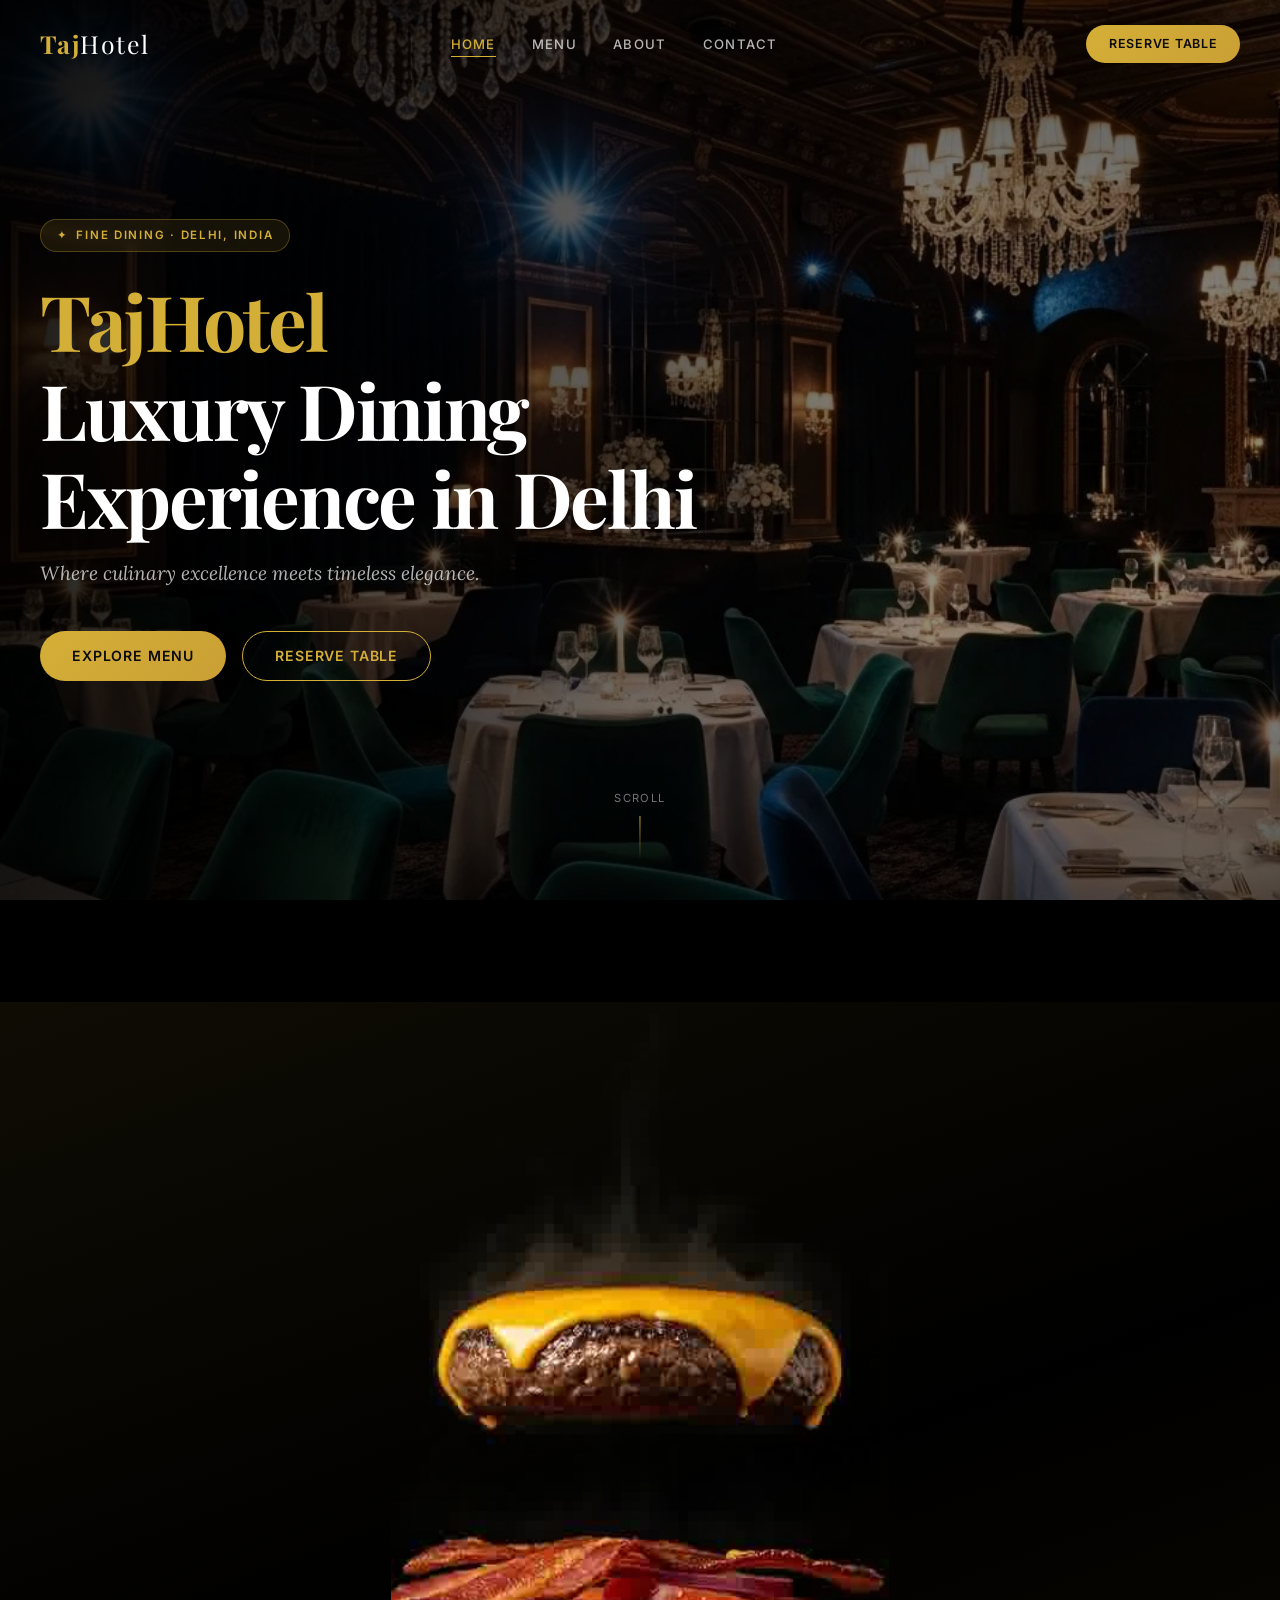
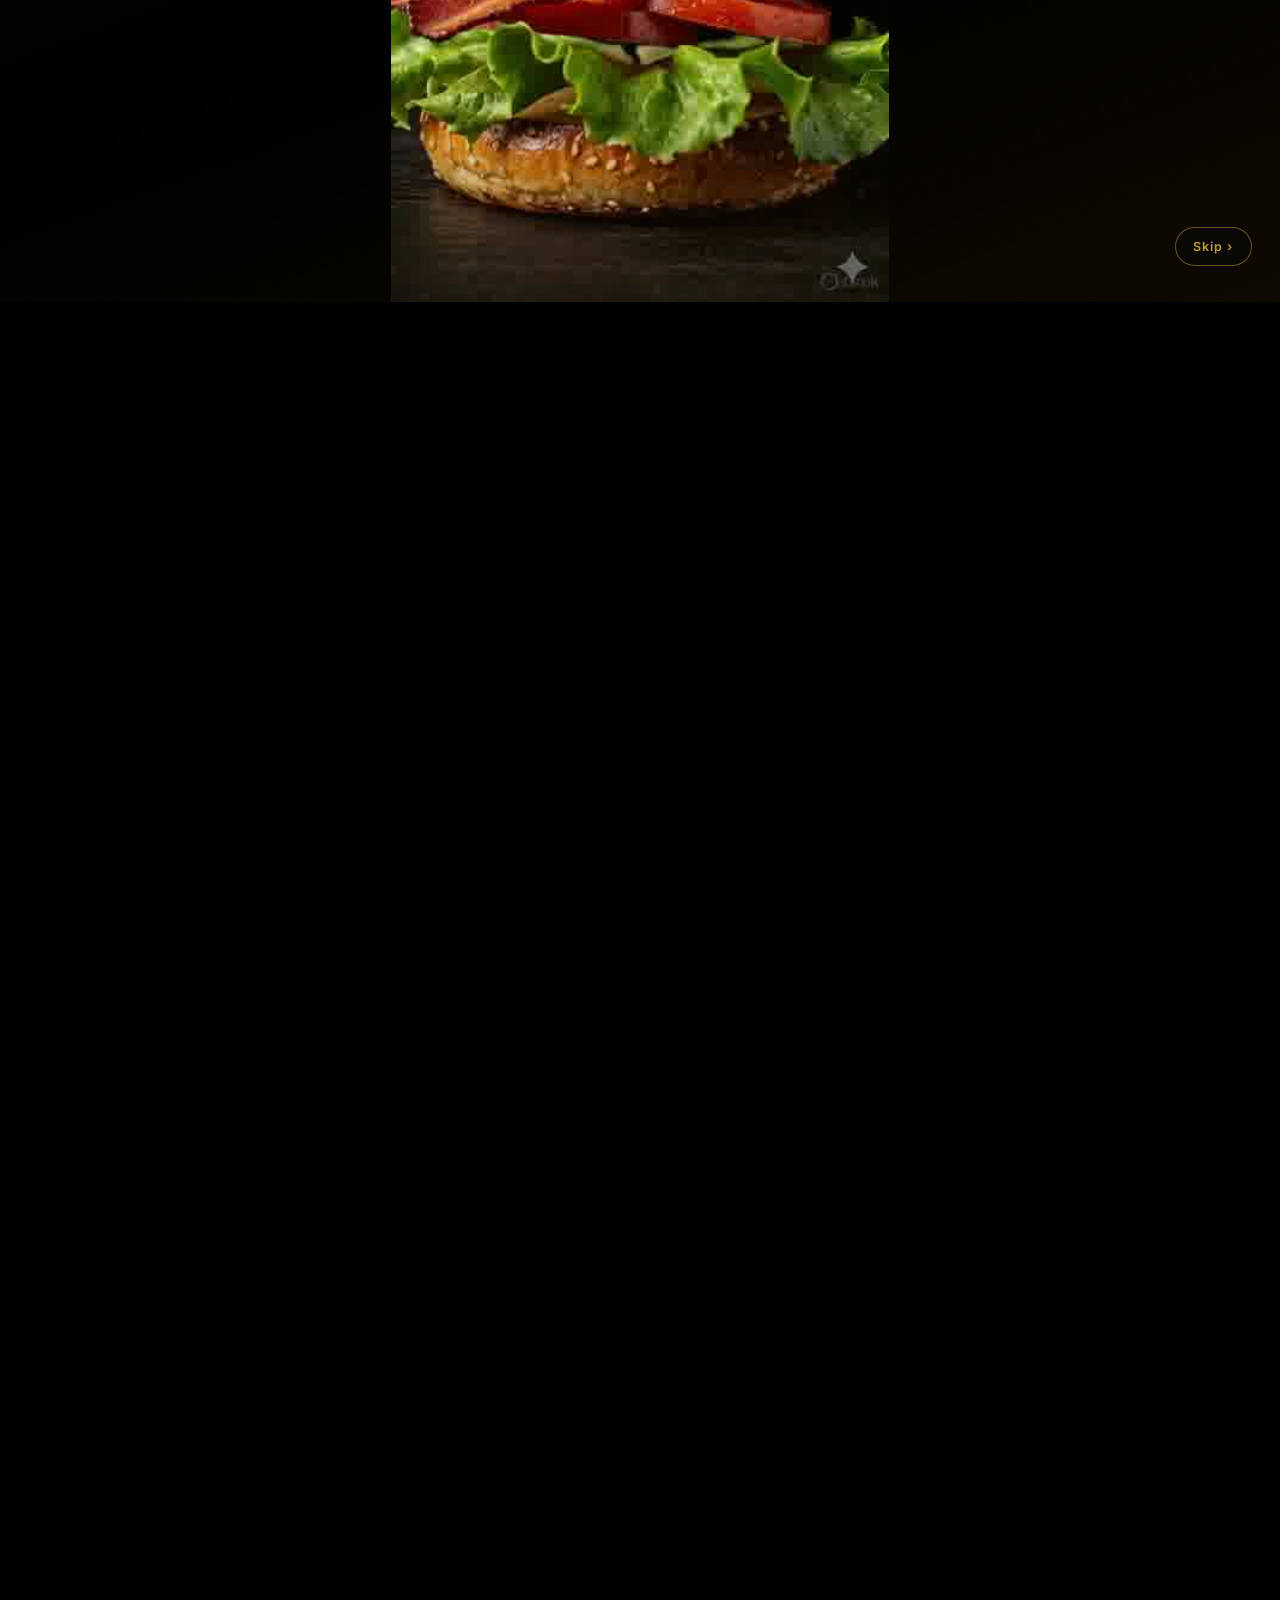
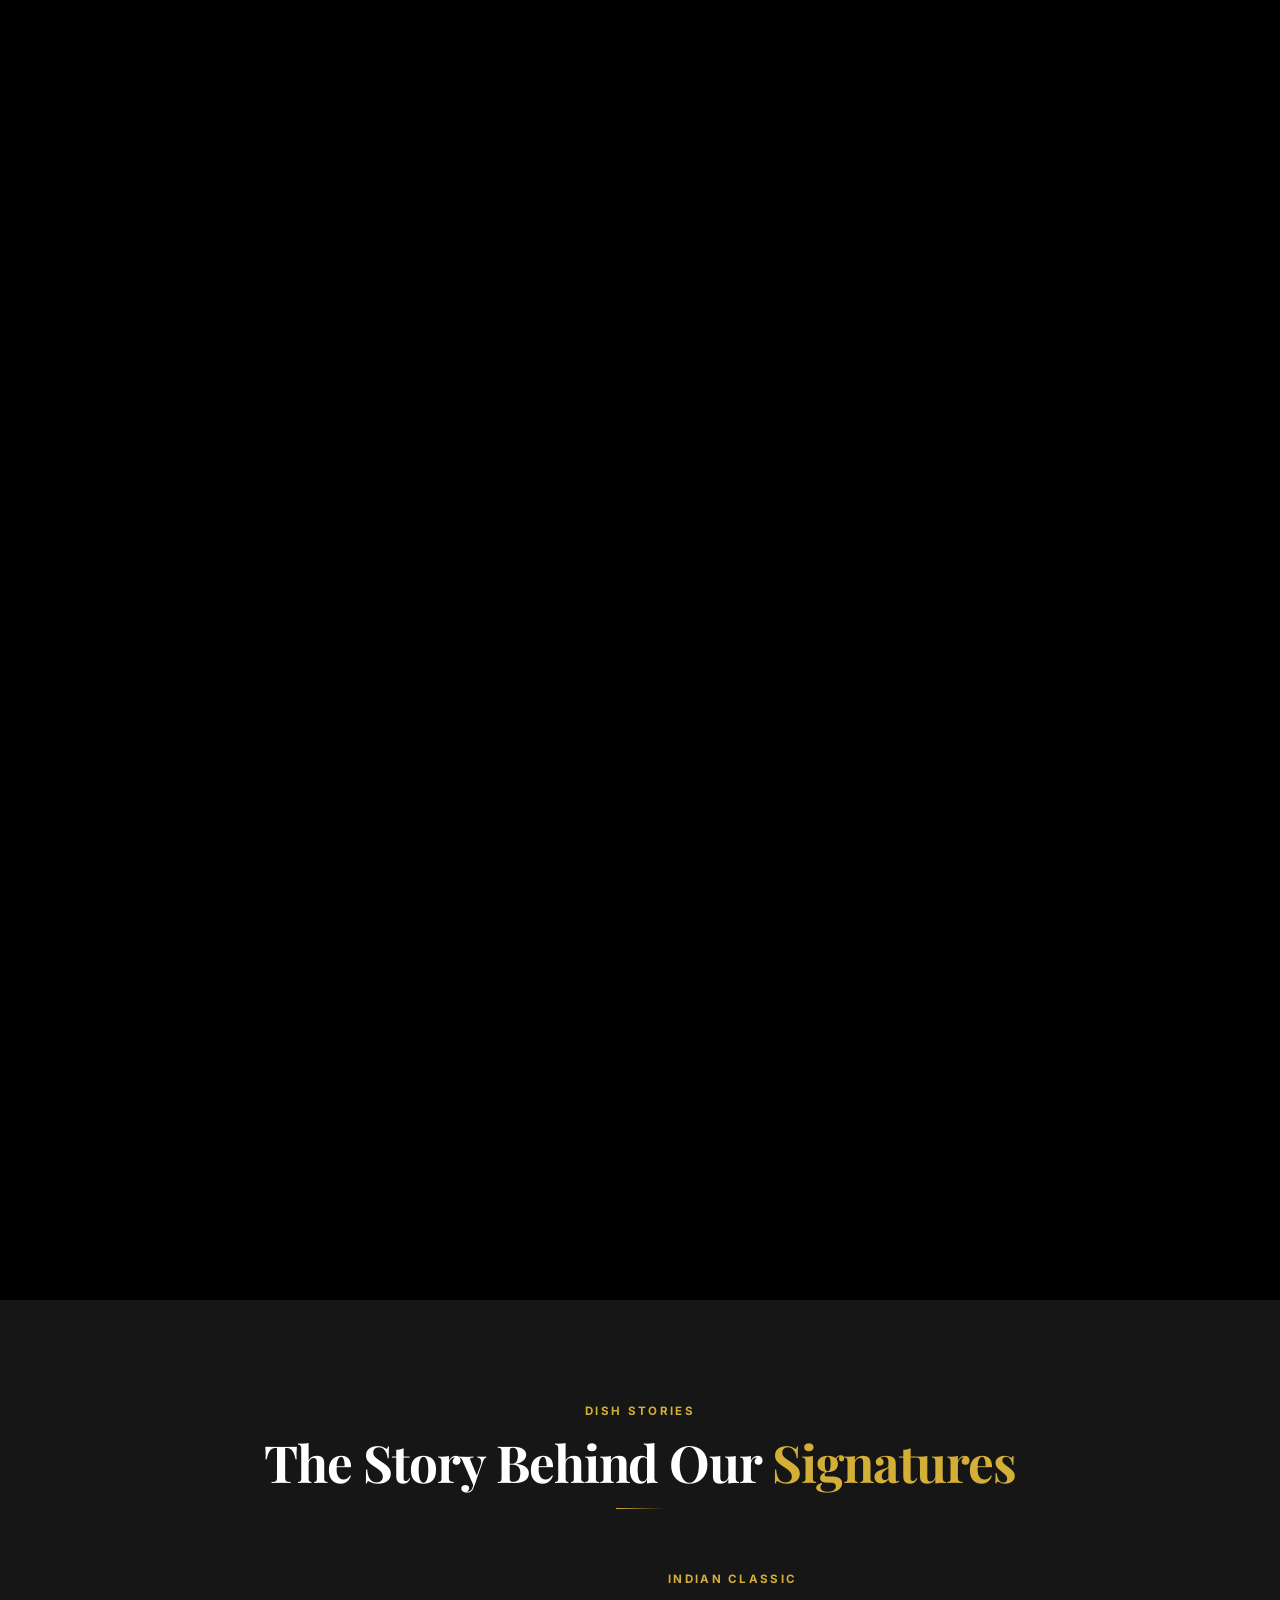
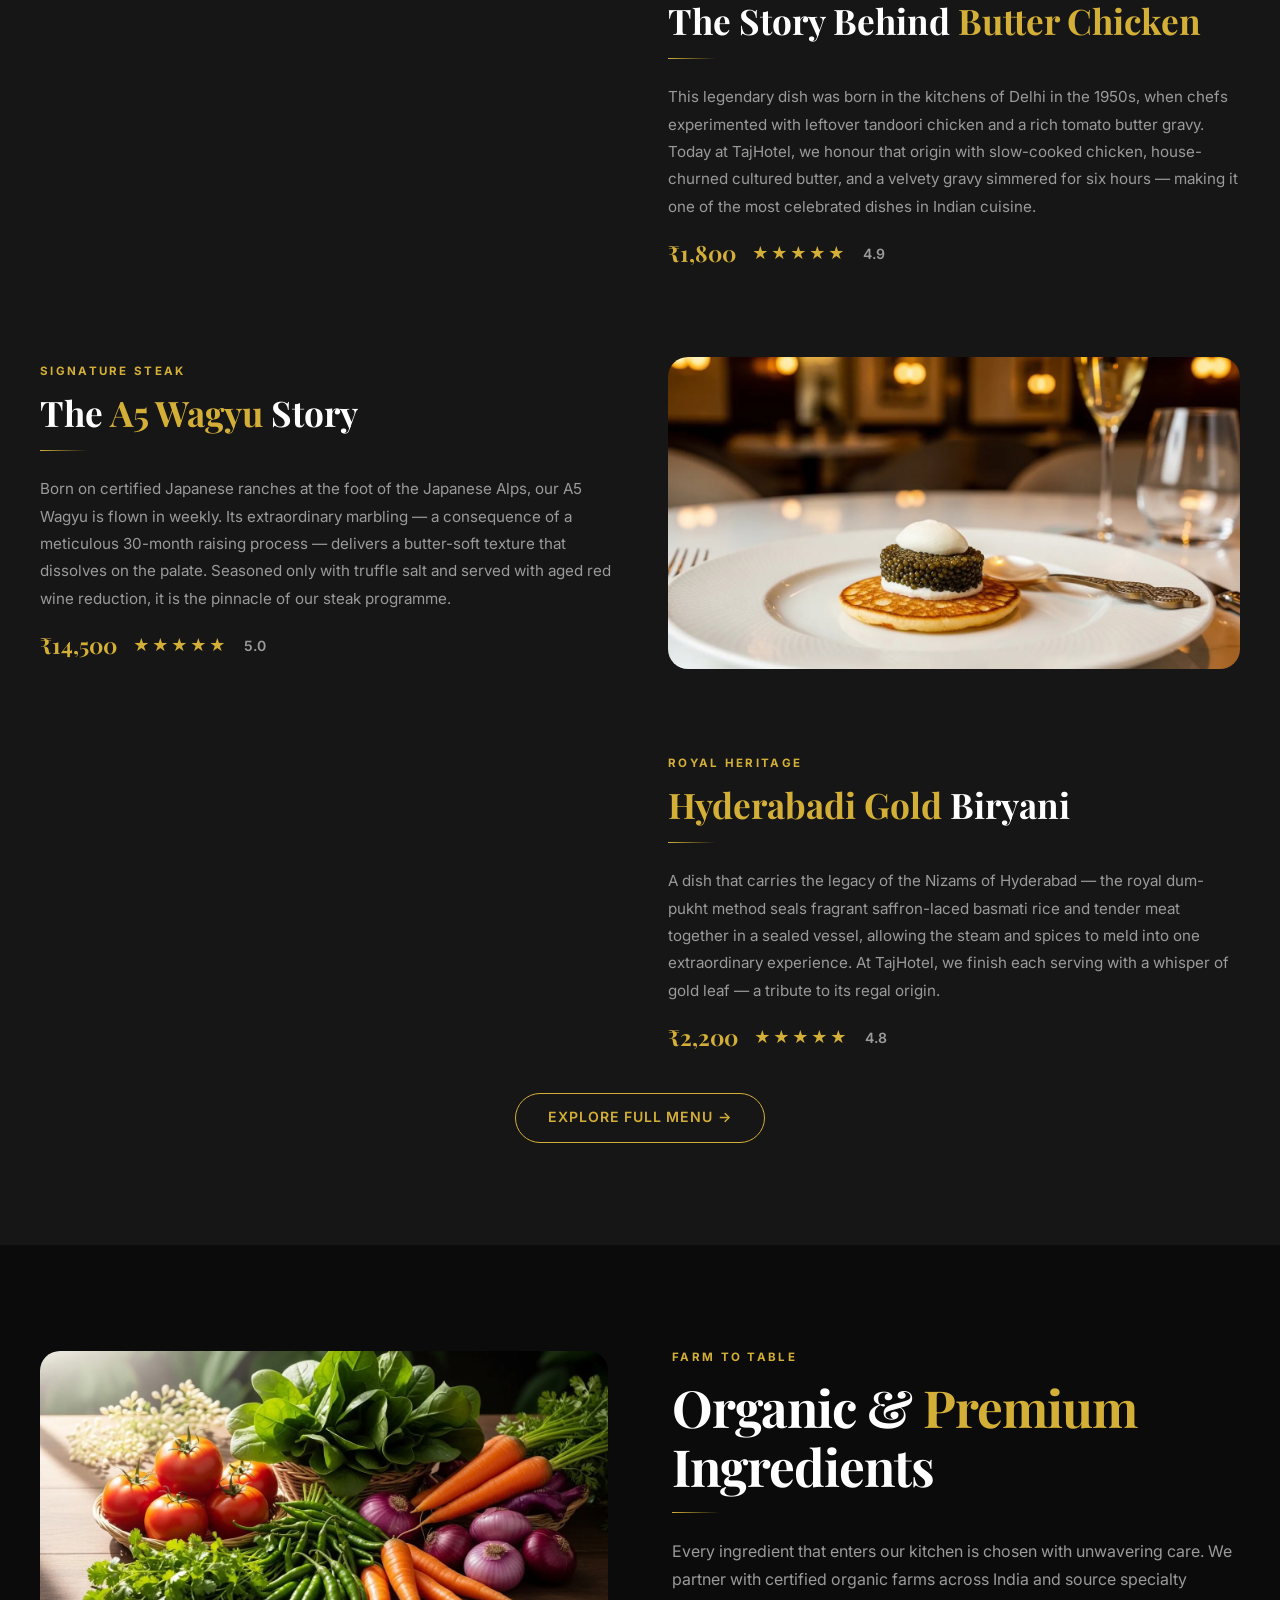
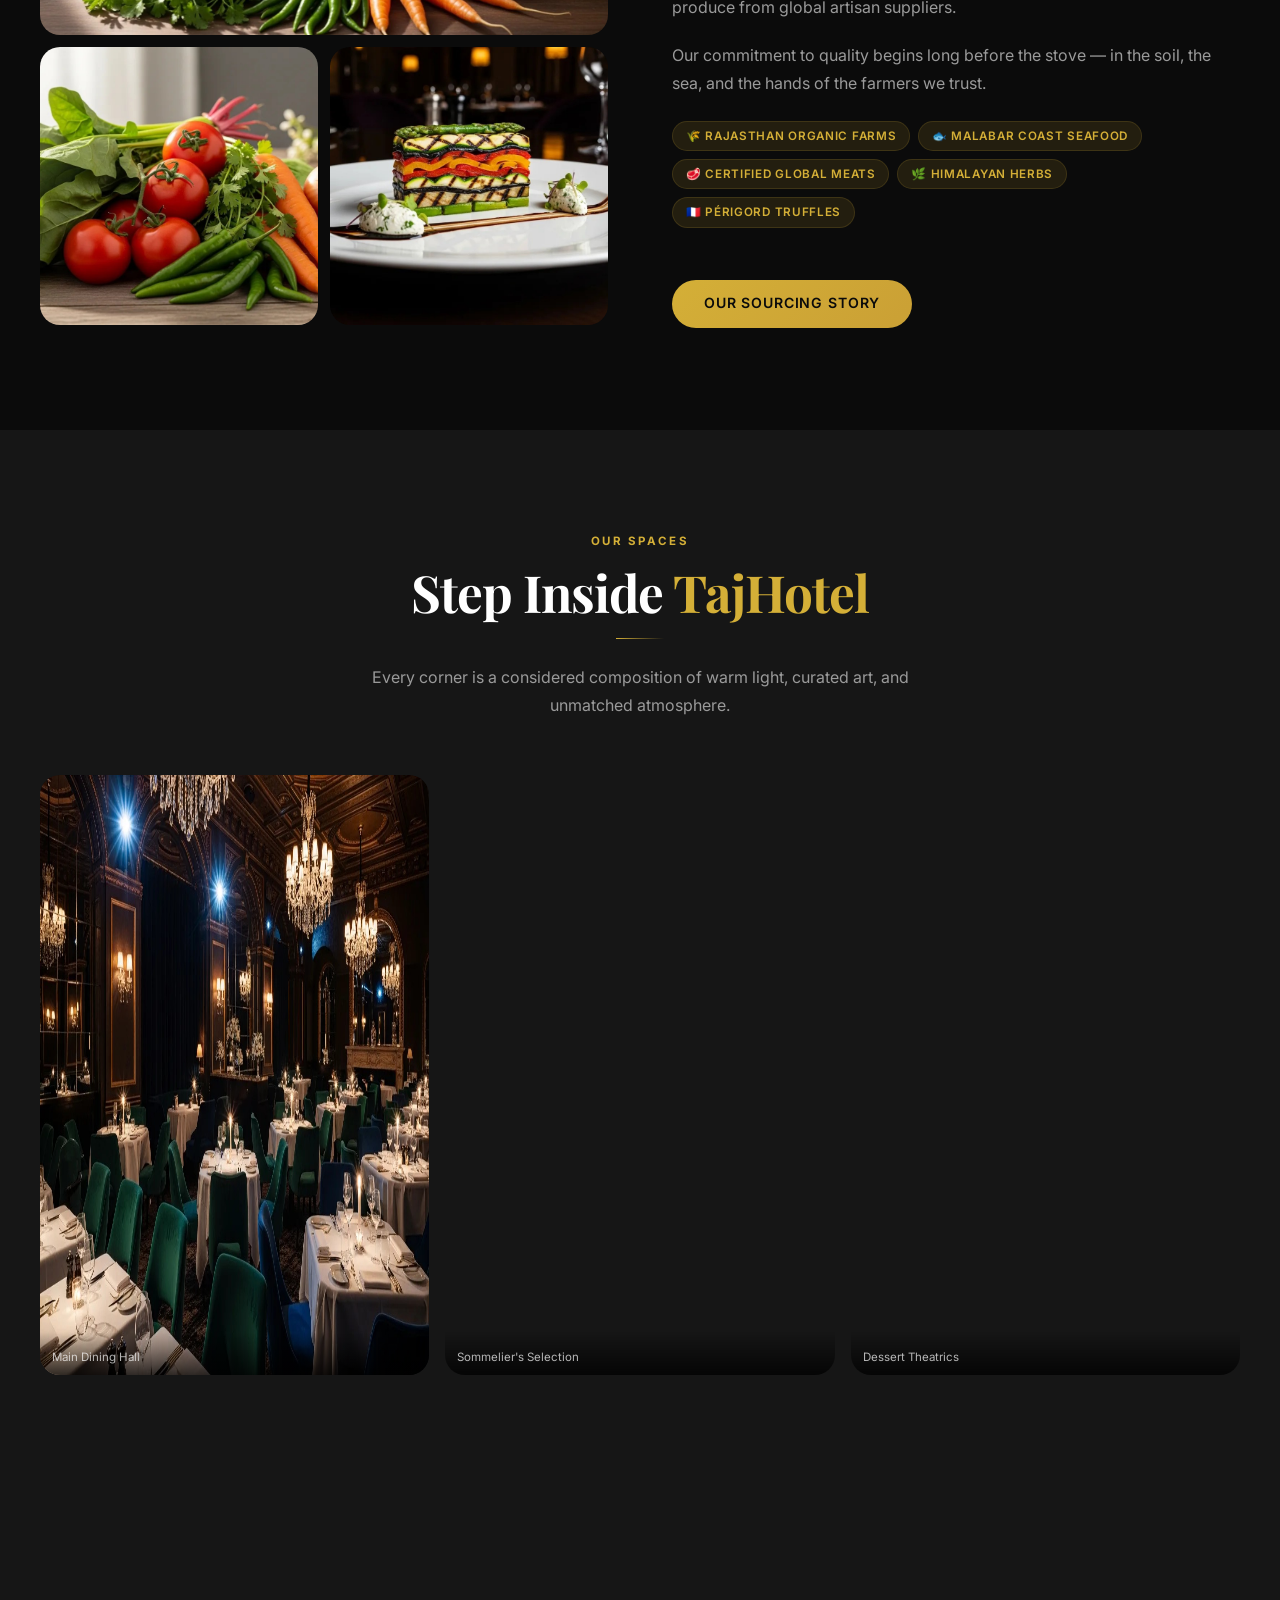
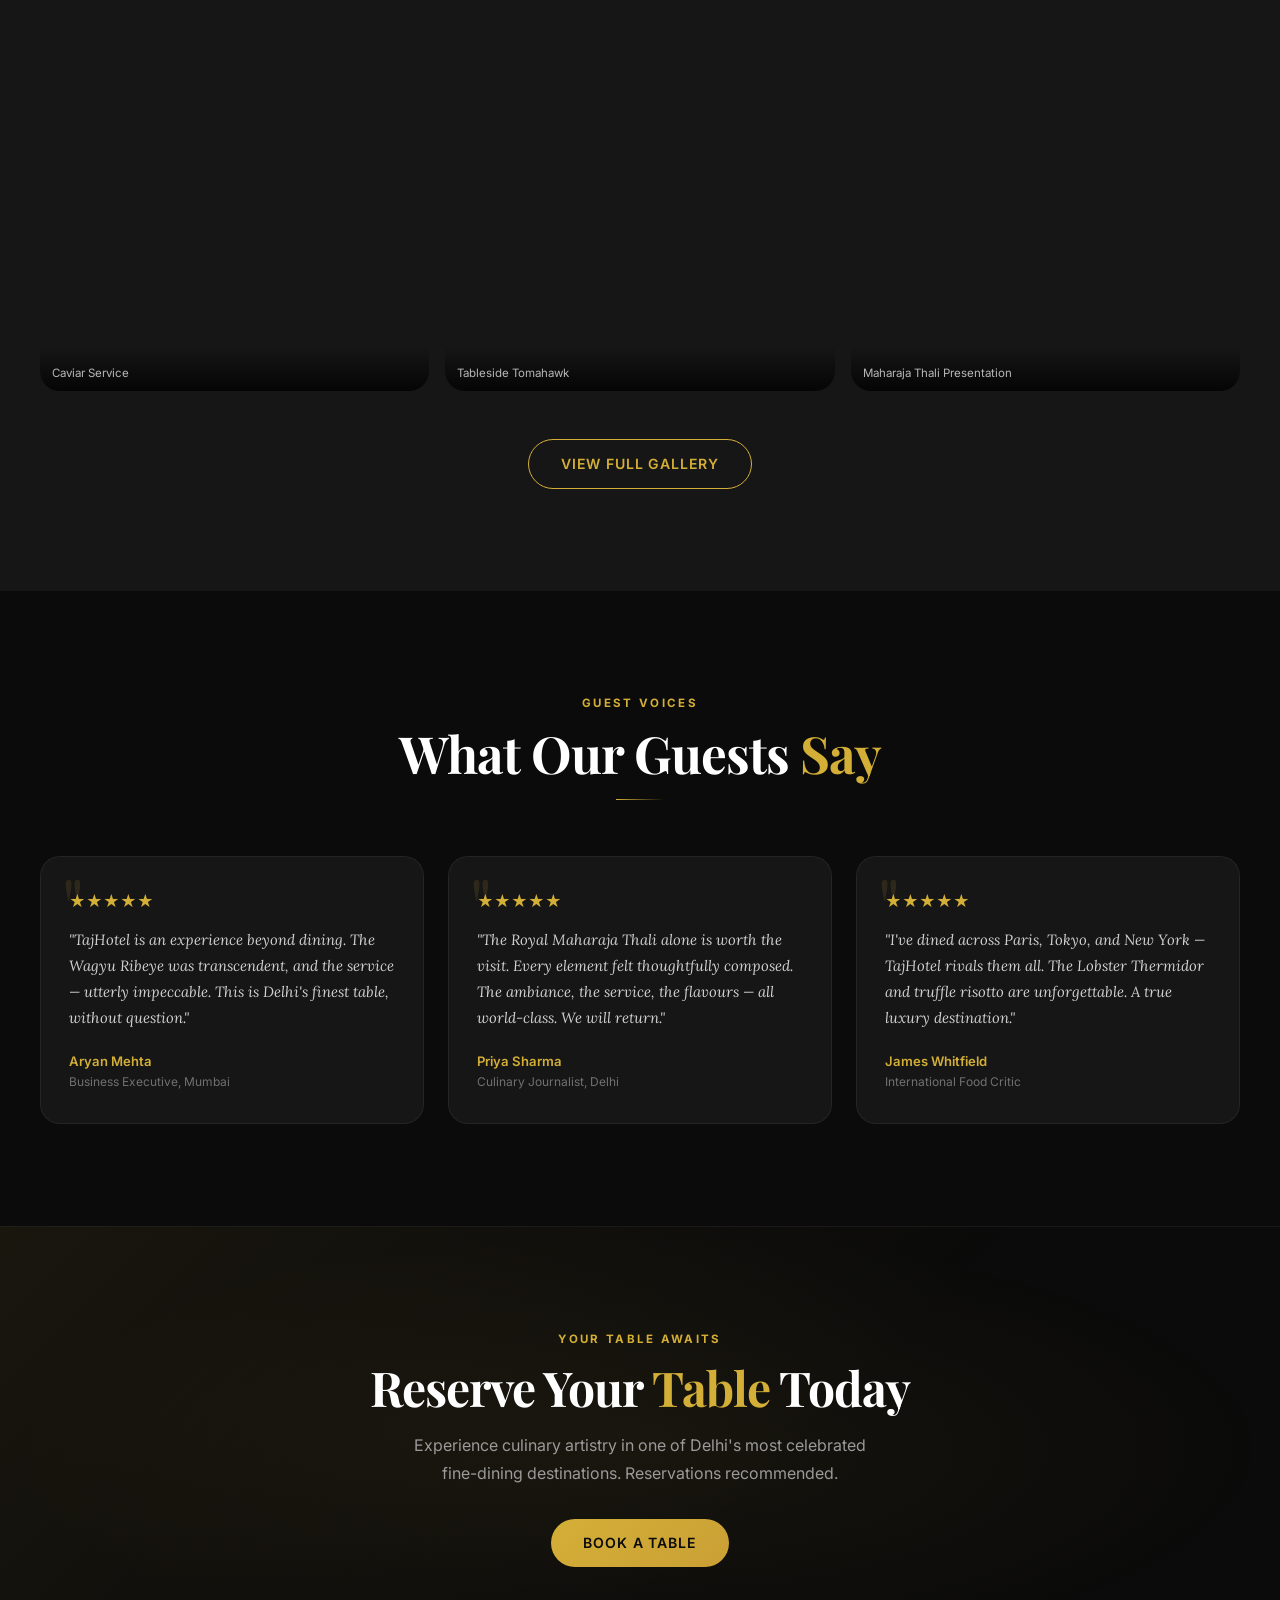
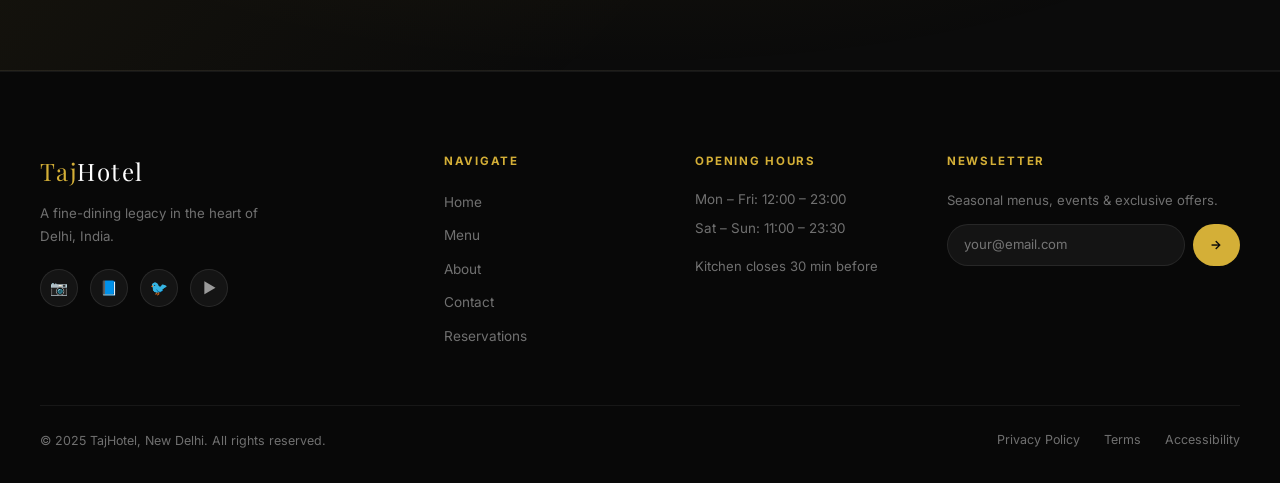
==== commit 3e905778: "imp" ====
--- a/index.html
+++ b/index.html
@@ -85,6 +85,120 @@
         <div class="hero-scroll-line"></div>
       </div>
     </section>
+
+    <!-- ═══════════════════════════════════════════════════════════════════
+         CINEMATIC SCROLL ANIMATION — frames at /frames/0001.jpg … 0145.jpg
+         Section height is set INLINE (400vh). The sticky container is 100vh.
+         scroll-anim.js controls the canvas. Do NOT remove the inline height.
+    ════════════════════════════════════════════════════════════════════ -->
+    <section id="scroll-anim" aria-label="Cinematic dining experience animation"
+      style="position:relative; height:400vh; background:#000;">
+      <!-- Sticky viewport — stays pinned while user scrolls 400vh -->
+      <div id="scroll-anim-sticky"
+        style="position:sticky; top:0; height:100vh; width:100%; overflow:hidden; background:#000;">
+        <!-- Gold circular progress spinner (hidden once frames load) -->
+        <div id="sa-spinner" aria-hidden="true" style="
+          position:absolute; top:50%; left:50%;
+          transform:translate(-50%,-50%);
+          display:flex; flex-direction:column; align-items:center; gap:.6rem;
+          z-index:20;">
+          <svg width="80" height="80" viewBox="0 0 80 80" style="transform:rotate(-90deg)">
+            <circle cx="40" cy="40" r="36" fill="none" stroke="rgba(212,175,55,.2)" stroke-width="5" />
+            <circle id="sa-ring-fill" cx="40" cy="40" r="36" fill="none" stroke="#d4af37" stroke-width="5"
+              stroke-linecap="round" stroke-dasharray="226.19" stroke-dashoffset="226.19"
+              style="transition:stroke-dashoffset .12s linear" />
+          </svg>
+          <span id="sa-pct"
+            style="font-size:.78rem;font-weight:600;letter-spacing:.08em;color:rgba(212,175,55,.9)">0%</span>
+        </div>
+
+        <!-- Frame canvas — fills 100% of the sticky container -->
+        <canvas id="hero-scroll-canvas" aria-hidden="true"
+          style="position:absolute; top:0; left:0; width:100%; height:100%; display:block;"></canvas>
+
+        <!-- Cinematic vignette -->
+        <div aria-hidden="true" style="
+          position:absolute; inset:0; pointer-events:none; z-index:2;
+          background:radial-gradient(ellipse at 50% 50%, transparent 40%, rgba(0,0,0,.75) 100%);"></div>
+
+        <!-- Warm gold colour-grade -->
+        <div aria-hidden="true" style="
+          position:absolute; inset:0; pointer-events:none; z-index:3;
+          mix-blend-mode:screen;
+          background:linear-gradient(160deg,rgba(212,175,55,.07) 0%,rgba(0,0,0,.2) 55%,rgba(180,120,20,.08) 100%);">
+        </div>
+
+        <!-- Content reveal — fades in at end of animation -->
+        <div id="sa-reveal" aria-live="polite" style="
+          position:absolute; bottom:12%; left:50%; transform:translateX(-50%);
+          text-align:center; z-index:10; opacity:0;
+          transition:opacity 1.2s cubic-bezier(.25,.46,.45,.94);
+          pointer-events:none; white-space:nowrap;">
+          <span class="section-eyebrow">Crafted with Passion</span>
+          <h2 style="
+            font-family:var(--font-head,'Playfair Display',serif);
+            font-size:clamp(1.8rem,5vw,3.5rem);
+            color:#fff; line-height:1.15; margin:.4rem 0 1.4rem;
+            text-shadow:0 2px 24px rgba(0,0,0,.7);">
+            Every Detail.<br><span class="gold">Precisely Perfected.</span>
+          </h2>
+          <a href="menu.html" class="btn btn-gold">Explore the Menu</a>
+        </div>
+
+        <!-- Skip button — keyboard accessible, always visible -->
+        <button id="skip-anim" aria-label="Skip scroll animation" style="
+            position:absolute; bottom:2.25rem; right:1.75rem; z-index:30;
+            padding:.55rem 1.1rem;
+            background:rgba(10,10,10,.55);
+            border:1px solid rgba(212,175,55,.45); border-radius:50px;
+            color:rgba(212,175,55,.9); font-size:.78rem; font-weight:600;
+            letter-spacing:.08em; cursor:pointer;
+            backdrop-filter:blur(10px); -webkit-backdrop-filter:blur(10px);
+            transition:background .25s,border-color .25s,transform .2s;"
+          onmouseover="this.style.background='rgba(212,175,55,.18)';this.style.borderColor='#d4af37'"
+          onmouseout="this.style.background='rgba(10,10,10,.55)';this.style.borderColor='rgba(212,175,55,.45)'">Skip
+          ›</button>
+
+        <!-- Scroll indicator (fades out once scroll starts) -->
+        <div id="sa-scroll-hint" aria-hidden="true" style="
+          position:absolute; bottom:2.5rem; left:50%; transform:translateX(-50%);
+          display:flex; flex-direction:column; align-items:center; gap:.4rem;
+          opacity:.7; z-index:10; transition:opacity .6s;">
+          <span style="font-size:.7rem;letter-spacing:.15em;text-transform:uppercase;color:#d4af37">Scroll</span>
+          <div style="width:1px;height:40px;background:linear-gradient(to bottom,#d4af37,transparent);
+            animation:saScrollPulse 1.6s ease-in-out infinite;"></div>
+        </div>
+      </div>
+    </section>
+    <!-- ═══════════════════ END CINEMATIC SCROLL ANIMATION ════════════ -->
+    <style>
+      @keyframes saScrollPulse {
+
+        0%,
+        100% {
+          transform: scaleY(1);
+          opacity: .7
+        }
+
+        50% {
+          transform: scaleY(1.3);
+          opacity: 1
+        }
+      }
+
+      @media(max-width:640px) {
+        #skip-anim {
+          bottom: 5.5rem !important;
+          right: 1rem !important;
+        }
+      }
+
+      @media(prefers-reduced-motion:reduce) {
+        #scroll-anim {
+          height: 100vh !important;
+        }
+      }
+    </style>
 
     <!-- ── SIGNATURE DISH STORY ── -->
     <section aria-labelledby="sig-heading" style="background:var(--charcoal)">
@@ -424,8 +538,203 @@
   </div>
 
   <div id="live-region" aria-live="polite" aria-atomic="true" class="sr-only"></div>
+  <script src="scroll-anim.js" defer></script>
   <script src="main.js" defer></script>
   <style>
+    /* ─────────────────────────────────────────
+     * SCROLL-DRIVEN FRAME ANIMATION STYLES
+     * ───────────────────────────────────────── */
+
+    /* Section height = SCROLL_VH × 1vh */
+    .scroll-anim {
+      position: relative;
+      height: calc(var(--scroll-anim-vh, 350) * 1vh);
+      will-change: transform;
+      /* GPU layer hint */
+      transform: translateZ(0);
+    }
+
+    /* Sticky container — fills viewport while section scrolls */
+    .scroll-anim-sticky {
+      position: sticky;
+      top: 0;
+      height: 100vh;
+      display: flex;
+      align-items: center;
+      justify-content: center;
+      overflow: hidden;
+      background: #000;
+    }
+
+    /* Canvas — fullscreen, GPU composited */
+    #hero-scroll-canvas {
+      position: absolute;
+      inset: 0;
+      width: 100%;
+      height: 100%;
+      image-rendering: -webkit-optimize-contrast;
+      /* Safari */
+      image-rendering: optimizeQuality;
+      /* Standard */
+      image-rendering: crisp-edges;
+      /* Firefox */
+      will-change: transform;
+      transform: translateZ(0);
+      backface-visibility: hidden;
+    }
+
+    /* Radial vignette for cinematic depth */
+    .sa-vignette {
+      position: absolute;
+      inset: 0;
+      background: radial-gradient(ellipse at 50% 50%,
+          transparent 45%,
+          rgba(0, 0, 0, 0.72) 100%);
+      pointer-events: none;
+      z-index: 2;
+    }
+
+    /* Warm golden colour-grade overlay */
+    .sa-grade {
+      position: absolute;
+      inset: 0;
+      background: linear-gradient(160deg,
+          rgba(212, 175, 55, 0.06) 0%,
+          rgba(0, 0, 0, 0.18) 60%,
+          rgba(180, 120, 20, 0.09) 100%);
+      mix-blend-mode: screen;
+      pointer-events: none;
+      z-index: 3;
+    }
+
+    /* Reveal content that appears after animation */
+    .sa-reveal {
+      position: absolute;
+      bottom: 12%;
+      left: 50%;
+      transform: translateX(-50%);
+      text-align: center;
+      z-index: 10;
+      opacity: 0;
+      transition: opacity 1.2s cubic-bezier(0.25, 0.46, 0.45, 0.94);
+      pointer-events: none;
+      white-space: nowrap;
+    }
+
+    .sa-reveal.visible {
+      opacity: 1;
+      pointer-events: auto;
+    }
+
+    .sa-headline {
+      font-family: var(--font-head, 'Playfair Display', serif);
+      font-size: clamp(2rem, 5vw, 3.6rem);
+      color: #fff;
+      line-height: 1.15;
+      margin: .4rem 0 1.4rem;
+      text-shadow: 0 2px 24px rgba(0, 0, 0, .7);
+    }
+
+    .sa-cta {
+      margin-top: .25rem;
+    }
+
+    /* SVG spinner */
+    .sa-spinner {
+      position: absolute;
+      top: 50%;
+      left: 50%;
+      transform: translate(-50%, -50%);
+      z-index: 20;
+      display: flex;
+      flex-direction: column;
+      align-items: center;
+      gap: .6rem;
+    }
+
+    .sa-ring {
+      width: 80px;
+      height: 80px;
+      transform: rotate(-90deg);
+    }
+
+    .sa-ring-track {
+      fill: none;
+      stroke: rgba(212, 175, 55, .2);
+      stroke-width: 5;
+    }
+
+    .sa-ring-fill {
+      fill: none;
+      stroke: #d4af37;
+      stroke-width: 5;
+      stroke-linecap: round;
+      stroke-dasharray: 226.19;
+      /* 2π×36 */
+      stroke-dashoffset: 226.19;
+      /* fully hidden at start */
+      transition: stroke-dashoffset .15s linear;
+    }
+
+    .sa-pct {
+      font-size: .78rem;
+      font-weight: 600;
+      letter-spacing: .08em;
+      color: rgba(212, 175, 55, .9);
+    }
+
+    /* Skip button — premium floating style */
+    .sa-skip {
+      position: absolute;
+      bottom: 2.25rem;
+      right: 1.75rem;
+      z-index: 30;
+      padding: .55rem 1.1rem;
+      background: rgba(10, 10, 10, .55);
+      border: 1px solid rgba(212, 175, 55, .45);
+      border-radius: 50px;
+      color: rgba(212, 175, 55, .9);
+      font-size: .78rem;
+      font-weight: 600;
+      letter-spacing: .08em;
+      cursor: pointer;
+      backdrop-filter: blur(10px);
+      -webkit-backdrop-filter: blur(10px);
+      transition: background .25s, border-color .25s, color .25s, transform .2s;
+    }
+
+    .sa-skip:hover,
+    .sa-skip:focus-visible {
+      background: rgba(212, 175, 55, .18);
+      border-color: #d4af37;
+      color: #d4af37;
+      transform: translateY(-2px);
+      outline: none;
+    }
+
+    /* Scroll-anim on mobile / reduced-motion */
+    @media (max-width: 640px) {
+      .sa-skip {
+        bottom: 5.5rem;
+        /* above bottom nav */
+        right: 1rem;
+      }
+
+      .sa-headline {
+        font-size: clamp(1.4rem, 6vw, 2.2rem);
+      }
+    }
+
+    @media (prefers-reduced-motion: reduce) {
+      .scroll-anim {
+        height: 100vh !important;
+      }
+
+      #hero-scroll-canvas {
+        transition: none !important;
+      }
+    }
+
     /* Bottom nav for index page */
     .bottom-nav {
       display: none;
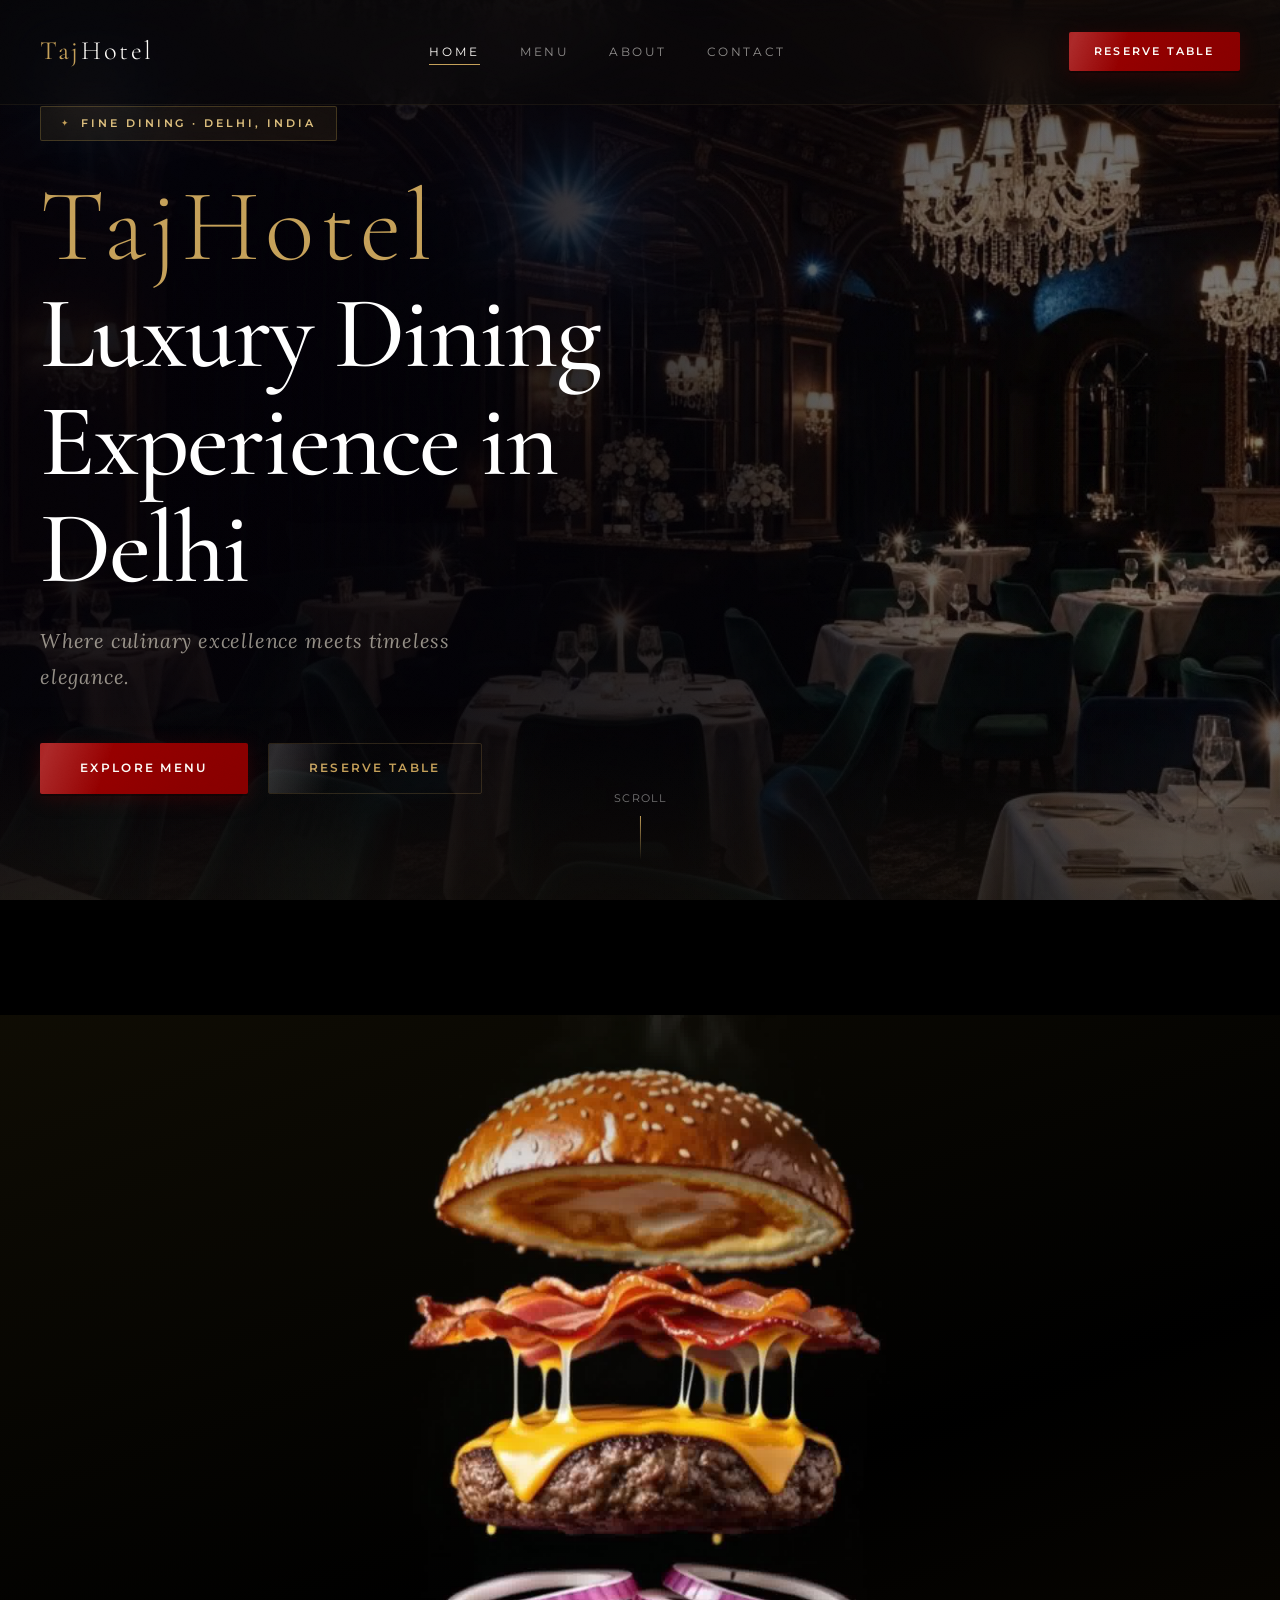
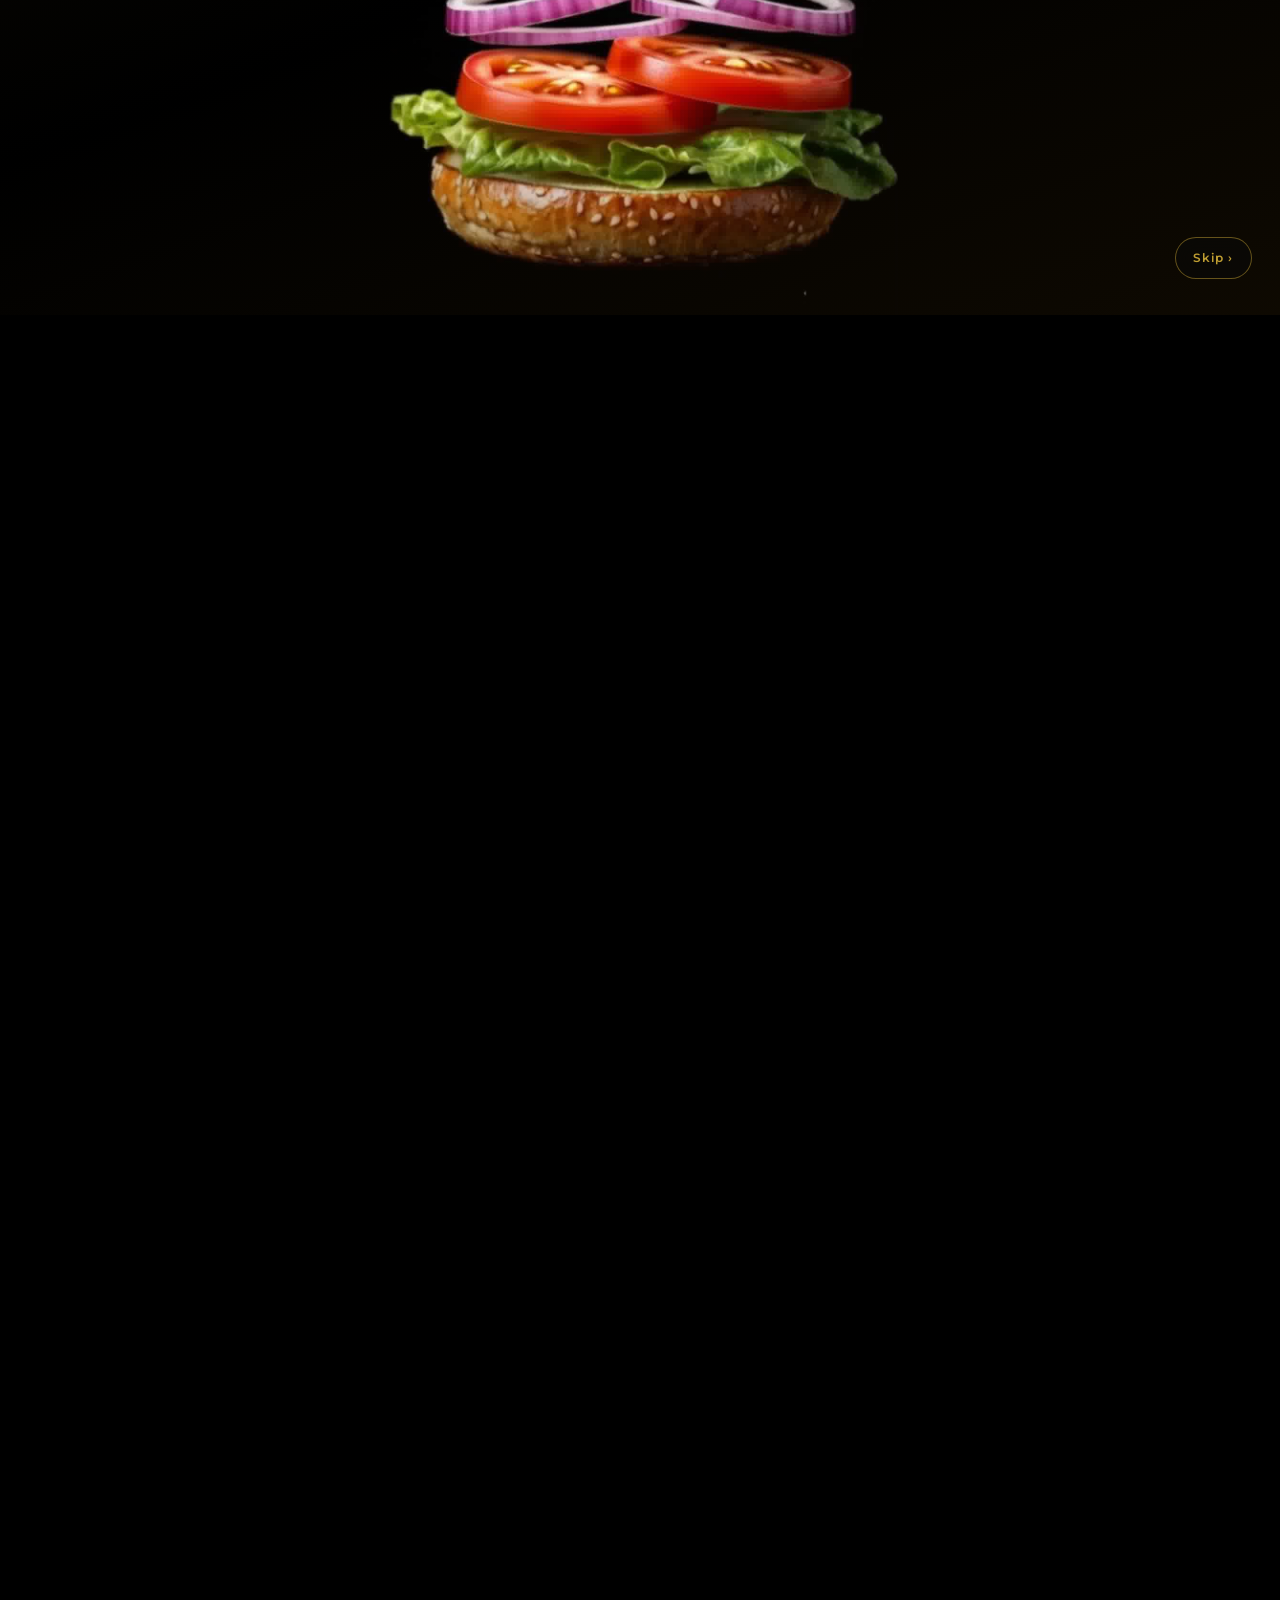
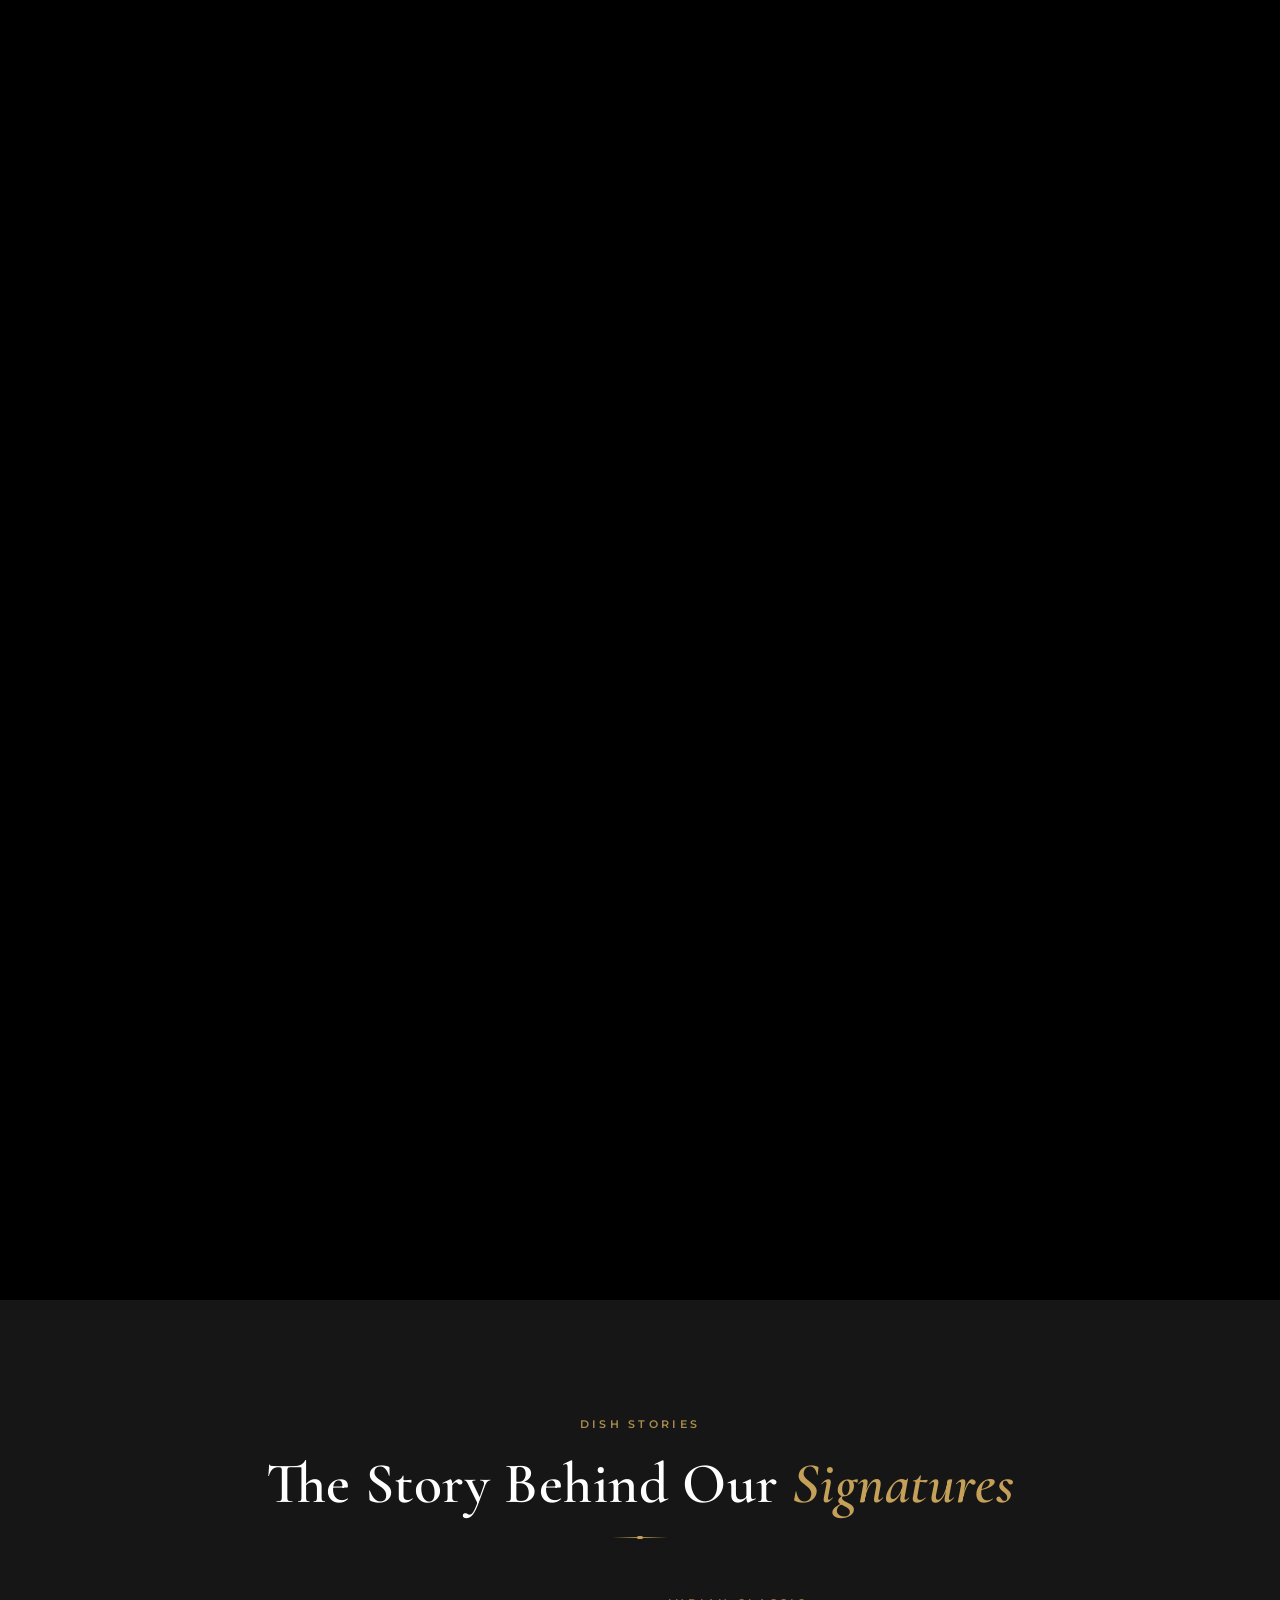
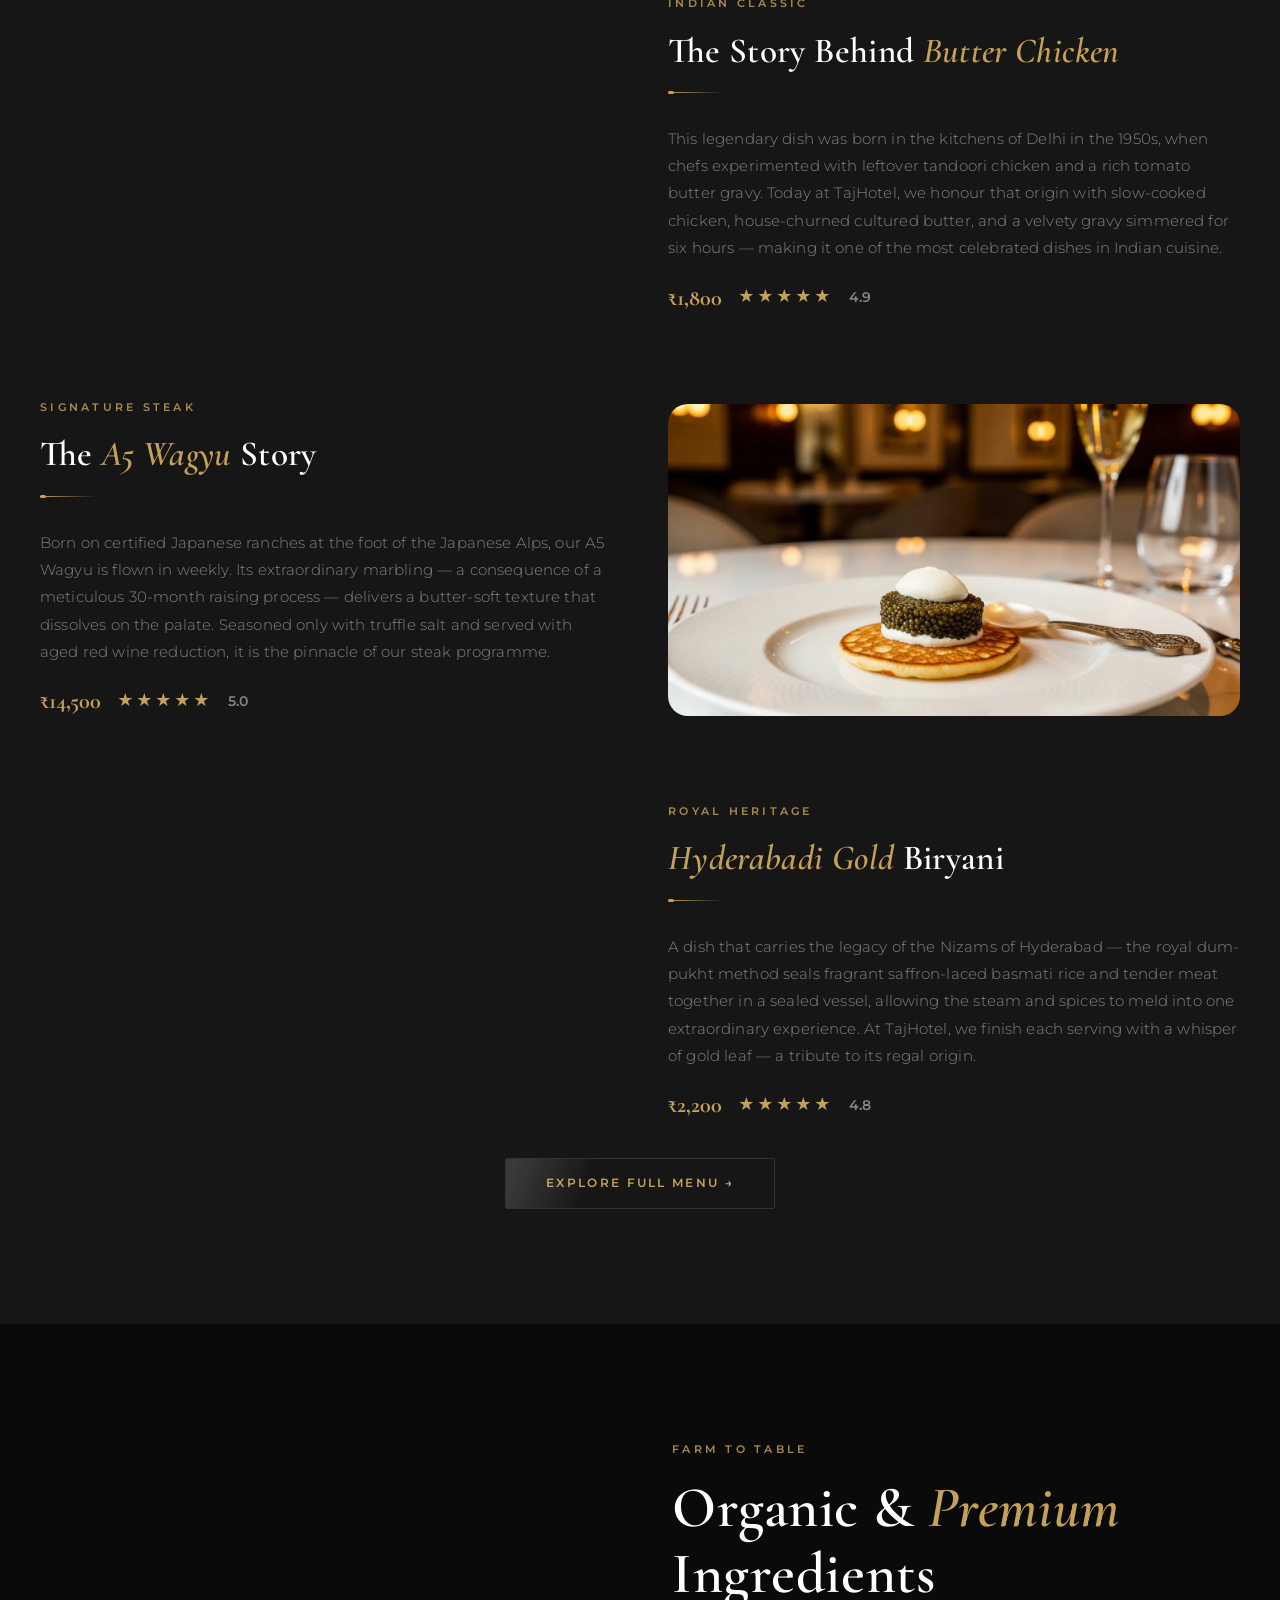
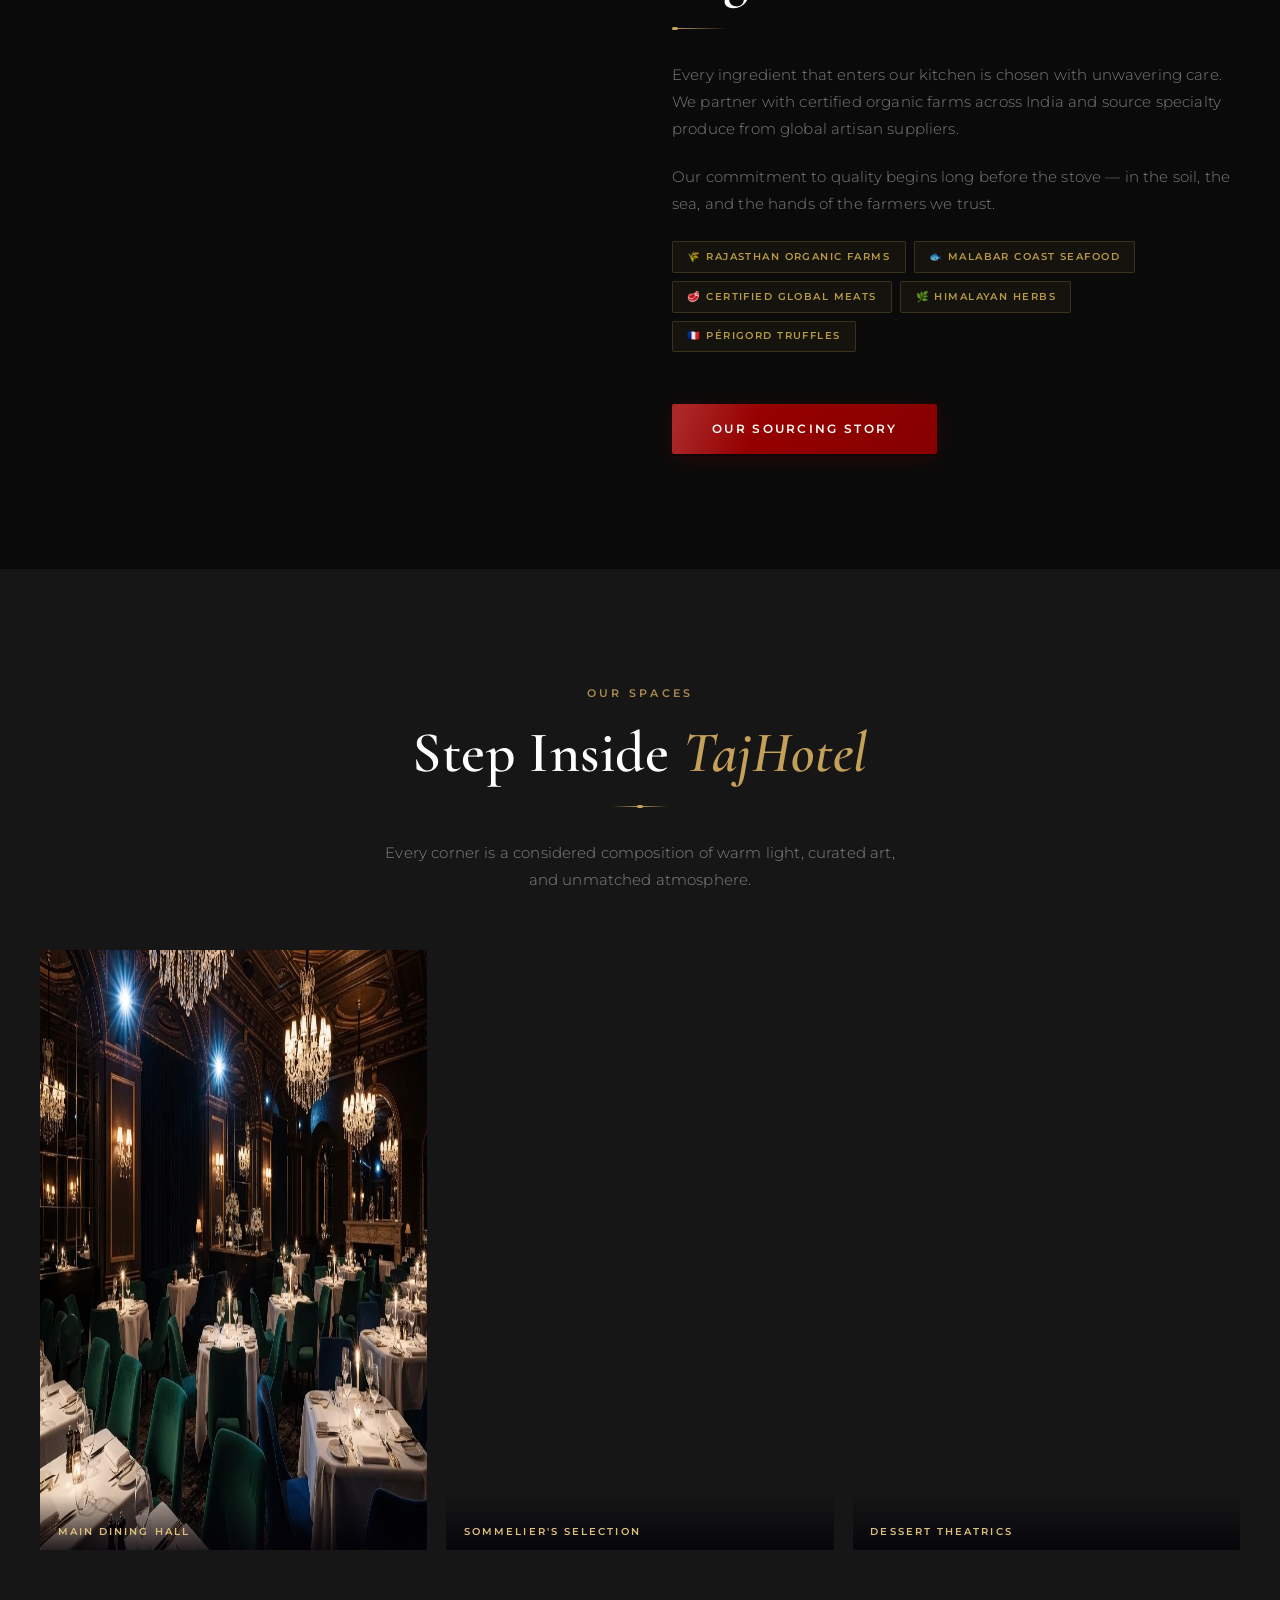
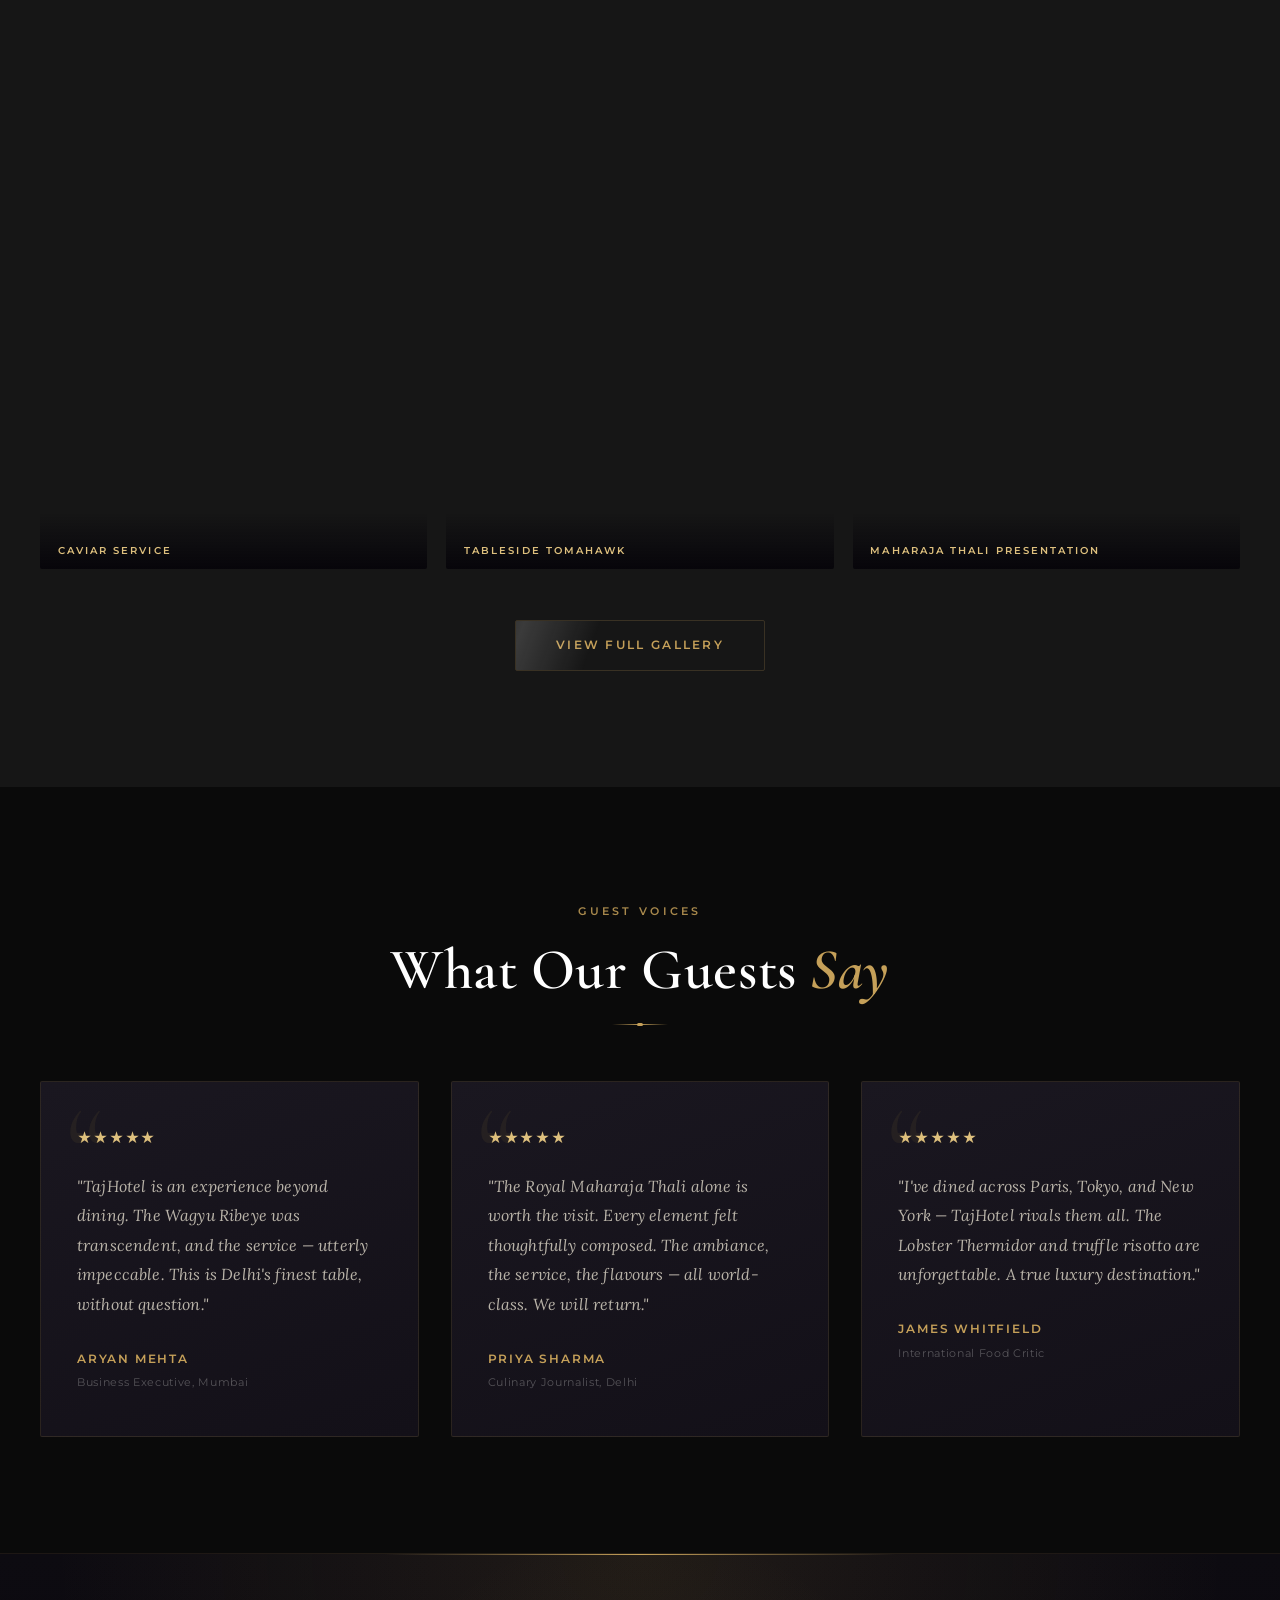
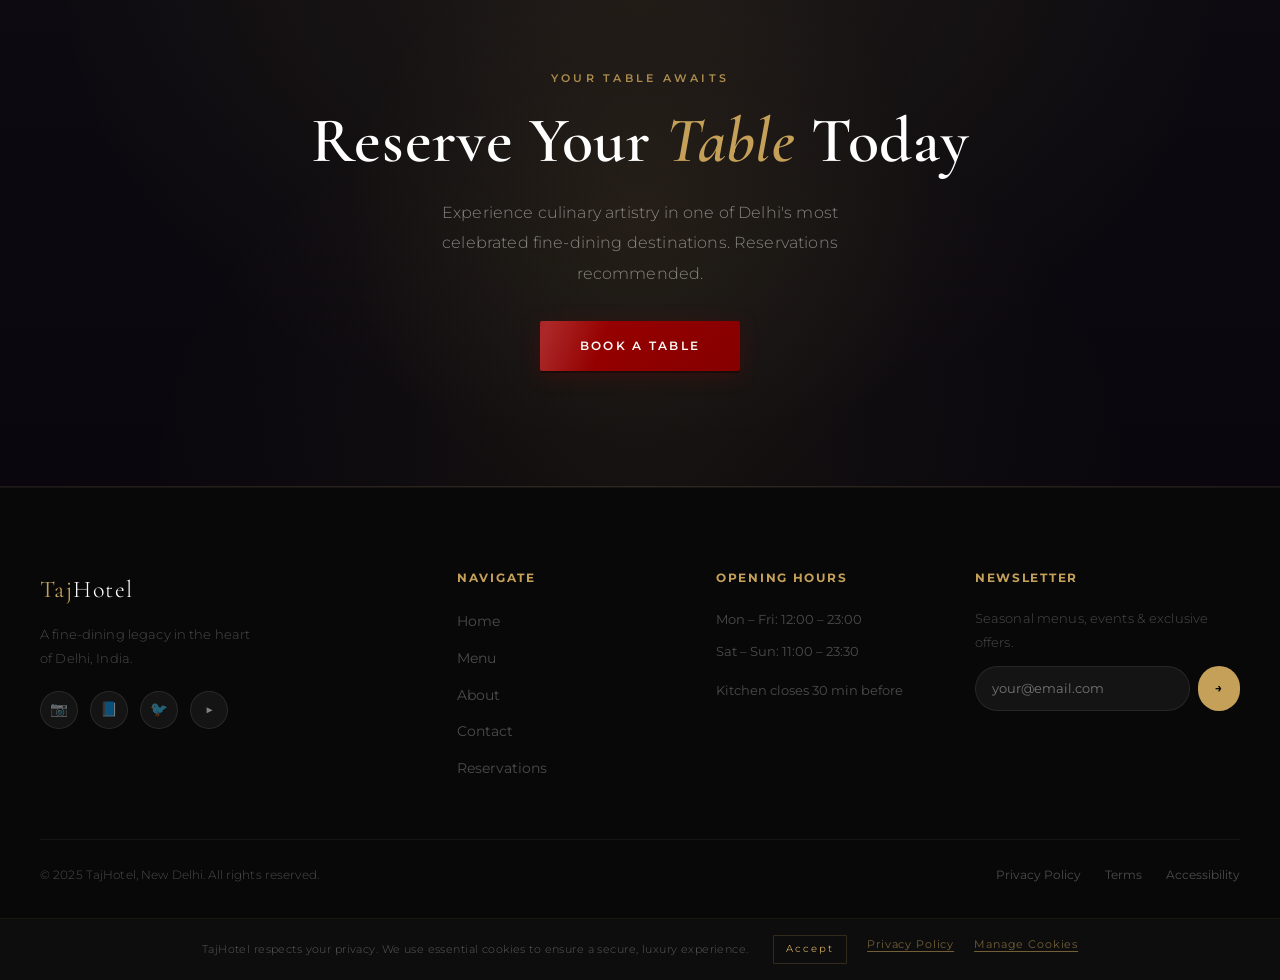
==== commit a55db442: "super" ====
--- a/index.html
+++ b/index.html
@@ -4,17 +4,104 @@
 <head>
   <meta charset="UTF-8" />
   <meta name="viewport" content="width=device-width,initial-scale=1.0" />
-  <title>TajHotel — Luxury Dining Experience in Delhi</title>
+
+  <!-- ═══ PRIMARY SEO — 5 long-tail international keywords ═══
+       1. "Fine dining restaurant Delhi for international travelers"
+       2. "Luxury Indian tasting menu New Delhi"
+       3. "Best fine dining near Chanakyapuri Delhi"
+       4. "Michelin-level restaurant Delhi 2026"
+       5. "Private dining experience luxury hotel Delhi"
+  ═══════════════════════════════════════════════════════════ -->
+  <title>TajHotel Delhi — Luxury Indian Tasting Menu & Fine Dining near Chanakyapuri | Best Private Dining 2026</title>
   <meta name="description"
-    content="TajHotel Delhi — Where culinary excellence meets timeless elegance. Reserve your table at Delhi's premier luxury fine dining destination." />
+    content="TajHotel, Delhi's most celebrated Michelin-level fine dining destination. Discover our luxury Indian tasting menu, A5 Wagyu, and private dining experiences curated for international travelers near Chanakyapuri, New Delhi. Reserve your table today." />
+  <meta name="keywords"
+    content="fine dining Delhi international travelers, luxury Indian tasting menu New Delhi, best restaurant near Chanakyapuri Delhi, Michelin level restaurant Delhi 2026, private dining experience luxury hotel Delhi" />
+
+  <!-- ═══ OPEN GRAPH ═══ -->
+  <meta property="og:type" content="restaurant" />
+  <meta property="og:title" content="TajHotel Delhi — Luxury Fine Dining Experience" />
+  <meta property="og:description"
+    content="Delhi's most celebrated fine dining destination — luxury Indian tasting menus, A5 Wagyu, and world-class hospitality for international travelers." />
+  <meta property="og:image" content="https://websitefordemo.vercel.app/Interior.jpeg" />
+  <meta property="og:url" content="https://websitefordemo.vercel.app" />
+  <meta property="og:locale" content="en_IN" />
+  <meta name="twitter:card" content="summary_large_image" />
+
+  <!-- ═══ CANONICAL ═══ -->
+  <link rel="canonical" href="https://websitefordemo.vercel.app/" />
+
+  <!-- ═══ FONTS ═══ -->
   <link rel="preconnect" href="https://fonts.googleapis.com" />
   <link rel="preconnect" href="https://fonts.gstatic.com" crossorigin />
   <link
-    href="https://fonts.googleapis.com/css2?family=Playfair+Display:ital,wght@0,400;0,600;0,700;1,400;1,600&family=Inter:wght@300;400;500;600;700&family=Lora:ital,wght@0,400;0,500;0,600;1,400;1,500&display=swap"
+    href="https://fonts.googleapis.com/css2?family=Cormorant+Garamond:ital,wght@0,300;0,400;0,500;0,600;1,300;1,400;1,500&family=Playfair+Display:ital,wght@0,400;0,600;0,700;1,400;1,600&family=Montserrat:wght@300;400;500;600;700&family=Inter:wght@300;400;500;600;700&family=Lora:ital,wght@0,400;0,500;1,400;1,500&display=swap"
     rel="stylesheet" />
   <link rel="stylesheet" href="styles.css" />
-  <script
-    type="application/ld+json">{"@context":"https://schema.org","@type":"Restaurant","name":"TajHotel","description":"Luxury fine-dining in Delhi","address":{"@type":"PostalAddress","addressLocality":"New Delhi","addressCountry":"IN"},"servesCuisine":["Indian","Seafood","Steakhouse","Global"],"priceRange":"$$$$","telephone":"+91-11-XXXX-XXXX"}</script>
+
+  <!-- ═══ JSON-LD — Full Restaurant Schema (WCAG + AIO Optimized) ═══ -->
+  <script type="application/ld+json">
+  {
+    "@context": "https://schema.org",
+    "@type": "Restaurant",
+    "name": "TajHotel",
+    "alternateName": "TajHotel Fine Dining Delhi",
+    "description": "Delhi's premier luxury fine-dining destination offering Indian and global cuisines. A Michelin-level experience for international travelers near Chanakyapuri.",
+    "url": "https://websitefordemo.vercel.app",
+    "image": "https://websitefordemo.vercel.app/Interior.jpeg",
+    "telephone": "+91-11-XXXX-XXXX",
+    "email": "reservations@tajhotel.in",
+    "priceRange": "$$$$",
+    "servesCuisine": ["Fine Dining", "Indian", "Japanese", "Steakhouse", "Global Fusion"],
+    "currenciesAccepted": "INR, USD, EUR, GBP",
+    "paymentAccepted": "Cash, Credit Card, UPI",
+    "address": {
+      "@type": "PostalAddress",
+      "streetAddress": "Premium Dining Quarter",
+      "addressLocality": "New Delhi",
+      "addressRegion": "Delhi",
+      "postalCode": "110021",
+      "addressCountry": "IN"
+    },
+    "geo": {
+      "@type": "GeoCoordinates",
+      "latitude": "28.5921",
+      "longitude": "77.1730"
+    },
+    "openingHoursSpecification": [
+      {
+        "@type": "OpeningHoursSpecification",
+        "dayOfWeek": ["Monday","Tuesday","Wednesday","Thursday"],
+        "opens": "12:00",
+        "closes": "23:00"
+      },
+      {
+        "@type": "OpeningHoursSpecification",
+        "dayOfWeek": ["Friday","Saturday","Sunday"],
+        "opens": "12:00",
+        "closes": "23:30"
+      }
+    ],
+    "aggregateRating": {
+      "@type": "AggregateRating",
+      "ratingValue": "4.9",
+      "reviewCount": "847",
+      "bestRating": "5",
+      "worstRating": "1"
+    },
+    "hasMap": "https://maps.google.com/?q=TajHotel+New+Delhi",
+    "amenityFeature": [
+      {"@type": "LocationFeatureSpecification", "name": "Private Dining Room", "value": true},
+      {"@type": "LocationFeatureSpecification", "name": "Valet Parking", "value": true},
+      {"@type": "LocationFeatureSpecification", "name": "Wine Cellar", "value": true},
+      {"@type": "LocationFeatureSpecification", "name": "Sommelier", "value": true}
+    ],
+    "sameAs": [
+      "https://www.instagram.com/tajhotel",
+      "https://www.facebook.com/tajhotel"
+    ]
+  }
+  </script>
 </head>
 
 <body>
@@ -44,19 +131,24 @@
     </div>
   </header>
 
-  <!-- BOTTOM MOBILE NAV -->
-  <nav class="bottom-nav" aria-label="Mobile navigation">
-    <div class="bottom-nav-inner">
-      <a href="index.html" class="bn-item active" aria-current="page" aria-label="Home"><span
-          class="bn-icon">🏠</span><span class="bn-label">Home</span></a>
-      <a href="menu.html" class="bn-item" aria-label="Menu"><span class="bn-icon">🍽️</span><span
-          class="bn-label">Menu</span></a>
-      <a href="about.html" class="bn-item" aria-label="Experience"><span class="bn-icon">✨</span><span
-          class="bn-label">Experience</span></a>
-      <a href="contact.html" class="bn-item" aria-label="Contact"><span class="bn-icon">📞</span><span
-          class="bn-label">Contact</span></a>
-    </div>
-  </nav>
+  <!-- ── STICKY MOBILE CTA BAR (Thumb Zone) ──
+       2025 Global Standard: 3-Click Rule (Menu, Call, Book Table)
+       Hidden on desktop via media query.
+  ────────────────────────────────────────────────────── -->
+  <div class="sticky-cta-bar" role="navigation" aria-label="Quick actions">
+    <a href="menu.html" class="sticky-cta-btn sticky-cta-menu" aria-label="View Menu">
+      <span class="sticky-cta-icon" aria-hidden="true">📖</span>
+      Menu
+    </a>
+    <a href="tel:+919876543210" class="sticky-cta-btn sticky-cta-call" aria-label="Call Restaurant">
+      <span class="sticky-cta-icon" aria-hidden="true">📞</span>
+      Call
+    </a>
+    <button class="sticky-cta-btn sticky-cta-reserve" data-reserve aria-haspopup="dialog" aria-label="Book Table">
+      <span class="sticky-cta-icon" aria-hidden="true">✦</span>
+      Book Table
+    </button>
+  </div>
 
   <main id="main">
 
@@ -489,6 +581,21 @@
     </div>
   </footer>
 
+  <!-- ── GDPR / PRIVACY TRUST BAND ──
+       A minimalist, premium trust signal for international clients. -->
+  <div class="gdpr-band" role="region" aria-label="Privacy and data preferences">
+    <div class="container gdpr-band__inner">
+      <p class="gdpr-band__text">
+        TajHotel respects your privacy. We use essential cookies to ensure a secure, luxury experience.
+      </p>
+      <div class="gdpr-band__links">
+        <button class="btn-outline" style="padding:.25rem .75rem; font-size:.65rem; border-radius:1px;">Accept</button>
+        <a href="#">Privacy Policy</a>
+        <a href="#">Manage Cookies</a>
+      </div>
+    </div>
+  </div>
+
   <!-- RESERVE MODAL -->
   <div id="reserve-overlay" class="modal-overlay" role="dialog" aria-modal="true" aria-labelledby="res-title" hidden>
     <div class="modal">
@@ -496,14 +603,28 @@
       <span class="section-eyebrow">Table Reservation</span>
       <h2 id="res-title" style="margin-bottom:.5rem;font-size:1.75rem">Reserve Your Table</h2>
       <p style="margin-bottom:1.5rem;font-size:.88rem">Our team will confirm within 2 hours.</p>
-      <div class="form-row" style="margin-bottom:1rem">
-        <div class="form-group"><label for="rm-name">Name *</label><input id="rm-name" type="text" required
-            placeholder="Your name" /></div>
-        <div class="form-group"><label for="rm-phone">Phone *</label><input id="rm-phone" type="tel" required
-            placeholder="+91 XXXXX XXXXX" /></div>
-      </div>
-      <a href="contact.html" class="btn btn-gold"
-        style="width:100%;justify-content:center;display:flex;text-decoration:none;">Continue Full Booking →</a>
+
+      <!-- Accessible Reservation Form with ARIA -->
+      <form id="reservation-form" aria-describedby="form-errors">
+        <div id="form-errors" aria-live="assertive" class="sr-only"></div>
+        <div class="form-row" style="margin-bottom:1rem">
+          <div class="form-group">
+            <label for="rm-name">Name *</label>
+            <input id="rm-name" type="text" required placeholder="Your name" aria-describedby="name-desc"
+              aria-invalid="false" />
+            <span id="name-desc" class="sr-only">Please enter your full name.</span>
+          </div>
+          <div class="form-group">
+            <label for="rm-phone">Phone *</label>
+            <input id="rm-phone" type="tel" required placeholder="+91 XXXXX XXXXX" aria-describedby="phone-desc"
+              aria-invalid="false" />
+            <span id="phone-desc" class="sr-only">Please enter your 10-digit mobile number.</span>
+          </div>
+        </div>
+        <button type="submit" class="btn btn-gold" style="width:100%;justify-content:center;display:flex;">
+          <span aria-hidden="true">✦</span> Continue Full Booking
+        </button>
+      </form>
     </div>
   </div>
 
--- a/styles.css
+++ b/styles.css
@@ -1,46 +1,77 @@
 /* ═══════════════════════════════════════════════════════
-   TAJHOTEL — PREMIUM LUXURY DESIGN SYSTEM v2
+   TAJHOTEL — BILLION-DOLLAR LUXURY DESIGN SYSTEM v3
+   Aman Resorts · Michelin Star · Apple Cinematic
    ═══════════════════════════════════════════════════════ */
 
 /* ─── TOKENS ─────────────────────────────────────────── */
 :root {
-  --black: #0B0B0B;
-  --charcoal: #161616;
-  --charcoal-2: #1c1c1c;
-  --card-bg: #1a1a1a;
-  --gold: #D4AF37;
-  --soft-gold: #CBA135;
-  --gold-dim: rgba(212, 175, 55, 0.12);
-  --gold-glow: rgba(212, 175, 55, 0.25);
+  /* ── Palette ── */
+  --black: #07050a;
+  /* obsidian with warm violet undertone  */
+  --charcoal: #0f0d11;
+  /* deep midnight charcoal               */
+  --charcoal-2: #16131a;
+  /* card / section background            */
+  --card-bg: #1a1720;
+  /* elevated surface                     */
+  --card-raised: #201d28;
+  /* hover-raised surface                 */
+
+  /* ── Gold — champagne, not yellow ── */
+  --gold: #C9A84C;
+  /* warm champagne gold                  */
+  --gold-light: #E2C97E;
+  /* bright accent / star highlight       */
+  --soft-gold: #B8922F;
+  /* muted brass                          */
+  --gold-dim: rgba(201, 168, 76, .10);
+  /* tinted background wash               */
+  --gold-glow: rgba(201, 168, 76, .28);
+  /* luminous glow                        */
+  --gold-border: rgba(201, 168, 76, .22);
+  /* refined border                       */
+
+  /* ── Text ── */
   --white: #FFFFFF;
-  --off-white: #F5F0E8;
-  --muted: #9a9a9a;
-  --muted-2: #707070;
-  --border: rgba(212, 175, 55, 0.15);
-  --border-soft: rgba(255, 255, 255, 0.06);
-
-  --r-sm: 8px;
-  --r-md: 14px;
-  --r-lg: 20px;
-  --r-xl: 28px;
+  --off-white: #F0EAD8;
+  /* aged ivory / cream                   */
+  --muted: #8e8a82;
+  /* warm grey body text                  */
+  --muted-2: #5c5852;
+  /* dimmer secondary text                */
+  --border: rgba(201, 168, 76, .18);
+  --border-soft: rgba(255, 255, 255, .05);
+
+  /* ── Radii ── */
+  --r-sm: 6px;
+  --r-md: 12px;
+  --r-lg: 18px;
+  --r-xl: 26px;
   --r-full: 9999px;
 
-  --shadow-gold: 0 8px 30px rgba(212, 175, 55, 0.2);
-  --shadow-card: 0 12px 40px rgba(0, 0, 0, 0.55);
-  --shadow-hover: 0 24px 60px rgba(0, 0, 0, 0.65);
-
-  --dur-fast: 250ms;
-  --dur: 420ms;
-  --dur-slow: 650ms;
-  --ease: cubic-bezier(0.16, 1, 0.3, 1);
-  --ease-out: cubic-bezier(0.0, 0.0, 0.2, 1);
-
-  --font-head: 'Playfair Display', Georgia, serif;
-  --font-body: 'Inter', system-ui, sans-serif;
+  /* ── Shadows ── */
+  --shadow-gold: 0 6px 40px rgba(201, 168, 76, .22), 0 2px 12px rgba(201, 168, 76, .10);
+  --shadow-card: 0 16px 50px rgba(0, 0, 0, .60);
+  --shadow-hover: 0 28px 70px rgba(0, 0, 0, .70), 0 8px 24px rgba(0, 0, 0, .45);
+  --shadow-deep: 0 40px 100px rgba(0, 0, 0, .80);
+
+  /* ── Motion ── */
+  --dur-fast: 220ms;
+  --dur: 480ms;
+  --dur-slow: 800ms;
+  --ease: cubic-bezier(0.22, 1, 0.36, 1);
+  /* premium spring  */
+  --ease-out: cubic-bezier(0.00, 0.00, 0.20, 1);
+  --ease-in: cubic-bezier(0.55, 0.00, 1.00, 0.45);
+
+  /* ── Typography ── */
+  /* Cormorant Garamond: ultra-elegant editorial serif for headings */
+  --font-head: 'Cormorant Garamond', 'Playfair Display', Georgia, serif;
+  --font-body: 'Montserrat', 'Inter', system-ui, sans-serif;
   --font-menu: 'Lora', Georgia, serif;
 
-  --container: 1320px;
-  --section-py: clamp(4rem, 8vw, 7rem);
+  --container: 1340px;
+  --section-py: clamp(5rem, 9vw, 8.5rem);
 }
 
 /* ─── LOADING SCREEN ─────────────────────────────────── */
@@ -135,13 +166,34 @@
   font-size: 16px;
 }
 
+/* ── Midnight Obsidian base ── */
 body {
   font-family: var(--font-body);
   background: var(--black);
   color: var(--off-white);
-  line-height: 1.6;
+  line-height: 1.8;
   overflow-x: hidden;
   -webkit-font-smoothing: antialiased;
+  -moz-osx-font-smoothing: grayscale;
+  text-rendering: optimizeLegibility;
+  font-weight: 400;
+}
+
+/* ── Film Grain Overlay ── */
+/* Creates tactile, premium "print media" depth without JavaScript.
+   Uses a fixed SVG feTurbulence noise rendered as a fixed pseudo-element.
+   Opacity kept at 0.025 so it's subconscious — felt, not seen.           */
+body::after {
+  content: '';
+  position: fixed;
+  inset: 0;
+  z-index: 9999;
+  pointer-events: none;
+  opacity: 0.032;
+  background-image: url("data:image/svg+xml,%3Csvg xmlns='http://www.w3.org/2000/svg' width='400' height='400'%3E%3Cfilter id='grain'%3E%3CfeTurbulence type='fractalNoise' baseFrequency='0.75' numOctaves='4' stitchTiles='stitch'/%3E%3CfeColorMatrix type='saturate' values='0'/%3E%3C/filter%3E%3Crect width='400' height='400' filter='url(%23grain)'/%3E%3C/svg%3E");
+  background-repeat: repeat;
+  background-size: 200px 200px;
+  mix-blend-mode: overlay;
 }
 
 img {
@@ -211,41 +263,50 @@
   font-family: var(--font-head);
   line-height: 1.15;
   color: var(--white);
-  font-weight: 700;
+  font-weight: 600;
+  font-feature-settings: 'liga' 1, 'kern' 1;
 }
 
 h1 {
-  font-size: clamp(2.4rem, 6vw, 5rem);
-  letter-spacing: -.03em;
+  font-size: clamp(3rem, 7vw, 5.5rem);
+  letter-spacing: -.02em;
+  font-weight: 500;
 }
 
 h2 {
-  font-size: clamp(1.8rem, 4vw, 3.2rem);
-  letter-spacing: -.02em;
+  font-size: clamp(2.2rem, 4.5vw, 4rem);
+  letter-spacing: .01em;
+  font-weight: 600;
 }
 
 h3 {
-  font-size: clamp(1.2rem, 2.5vw, 1.75rem);
+  font-size: clamp(1.4rem, 2.8vw, 2rem);
+  letter-spacing: .01em;
 }
 
 h4 {
-  font-size: 1.1rem;
+  font-size: 1.15rem;
+  font-weight: 500;
 }
 
 p {
   color: var(--muted);
-  line-height: 1.75;
+  line-height: 1.8;
+  font-size: .95rem;
+  font-weight: 300;
+  letter-spacing: .01em;
 }
 
 .section-eyebrow {
   font-family: var(--font-body);
-  font-size: .72rem;
-  font-weight: 700;
-  letter-spacing: .2em;
+  font-size: .68rem;
+  font-weight: 600;
+  letter-spacing: .3em;
   text-transform: uppercase;
   color: var(--gold);
   display: block;
-  margin-bottom: .75rem;
+  margin-bottom: 1rem;
+  opacity: .85;
 }
 
 .section-title {
@@ -254,6 +315,7 @@
 
 .gold {
   color: var(--gold);
+  font-style: italic;
 }
 
 .text-center {
@@ -261,78 +323,131 @@
 }
 
 .gold-line {
-  width: 48px;
+  width: 56px;
   height: 1px;
-  background: linear-gradient(90deg, var(--gold), transparent);
-  margin: 1rem 0 1.5rem;
+  background: linear-gradient(90deg, var(--gold), rgba(201, 168, 76, .0));
+  margin: 1.25rem 0 2rem;
+  position: relative;
+}
+
+.gold-line::before {
+  content: '';
+  position: absolute;
+  left: 0;
+  top: -1px;
+  width: 6px;
+  height: 3px;
+  background: var(--gold);
+  border-radius: 2px;
 }
 
 .gold-line.center {
   margin-inline: auto;
-}
-
-/* ─── BUTTONS ────────────────────────────────────────── */
+  background: linear-gradient(90deg, transparent, var(--gold), transparent);
+}
+
+.gold-line.center::before {
+  left: 50%;
+  transform: translateX(-50%);
+}
+
+/* ─── BUTTONS ─────────────────────────────────────────── */
 .btn {
   display: inline-flex;
   align-items: center;
-  gap: .5rem;
-  padding: .8rem 2rem;
-  border-radius: var(--r-full);
+  gap: .75rem;
+  padding: .9rem 2.5rem;
+  border-radius: 2px;
+  /* almost-square: Aman/luxury brand style */
   font-family: var(--font-body);
-  font-size: .88rem;
+  font-size: .72rem;
   font-weight: 600;
-  letter-spacing: .06em;
+  letter-spacing: .2em;
   text-transform: uppercase;
-  transition: transform var(--dur) var(--ease), box-shadow var(--dur) var(--ease), background var(--dur);
+  transition: transform var(--dur) var(--ease),
+    box-shadow var(--dur) var(--ease),
+    background-position var(--dur) var(--ease),
+    letter-spacing var(--dur) var(--ease);
   cursor: pointer;
+  position: relative;
+  overflow: hidden;
+}
+
+/* shimmer sweep on hover */
+.btn::after {
+  content: '';
+  position: absolute;
+  inset: 0;
+  background: linear-gradient(110deg, transparent 35%, rgba(255, 255, 255, .16) 50%, transparent 65%);
+  background-size: 200% 100%;
+  background-position: -100% 0;
+  transition: background-position .7s var(--ease);
+  pointer-events: none;
+}
+
+.btn:hover::after {
+  background-position: 200% 0;
 }
 
 .btn-gold {
-  background: linear-gradient(135deg, var(--gold) 0%, var(--soft-gold) 50%, var(--gold) 100%);
+  /* Unexpected Red trend for massive CTAs */
+  background: linear-gradient(135deg, #9E0000 0%, #8B0000 40%, #7A0000 100%);
   background-size: 200% auto;
-  color: var(--black);
+  color: var(--off-white);
+  font-weight: 600;
+  box-shadow: 0 2px 0 rgba(0, 0, 0, .35), 0 4px 20px rgba(139, 0, 0, .25);
 }
 
 .btn-gold:hover {
   background-position: right center;
-  box-shadow: var(--shadow-gold);
-  transform: translateY(-2px) scale(1.02);
+  box-shadow: var(--shadow-gold), 0 2px 0 rgba(0, 0, 0, .3);
+  transform: translateY(-3px);
+  letter-spacing: .25em;
 }
 
 .btn-outline {
-  border: 1px solid var(--gold);
+  border: 1px solid var(--gold-border);
   color: var(--gold);
   background: transparent;
+  letter-spacing: .2em;
 }
 
 .btn-outline:hover {
   background: var(--gold-dim);
+  border-color: var(--gold);
   box-shadow: var(--shadow-gold);
-  transform: translateY(-2px) scale(1.02);
+  transform: translateY(-3px);
+  letter-spacing: .25em;
 }
 
 .btn-sm {
-  padding: .55rem 1.4rem;
-  font-size: .78rem;
-}
-
-/* ─── NAVBAR ─────────────────────────────────────────── */
+  padding: .6rem 1.6rem;
+  font-size: .68rem;
+}
+
+/* ─── NAVBAR — Dark Glassmorphism ───────────────────── */
 #navbar {
   position: fixed;
   top: 0;
   left: 0;
   right: 0;
   z-index: 1000;
-  padding: 1.5rem 0;
-  transition: padding var(--dur) var(--ease), background var(--dur), backdrop-filter var(--dur), border-color var(--dur);
-  border-bottom: 1px solid transparent;
+  padding: 1.75rem 0;
+  /* Always-on glassmorphism — premium brands blur from the start */
+  background: rgba(10, 10, 10, .55);
+  backdrop-filter: blur(20px) saturate(160%) brightness(.9);
+  -webkit-backdrop-filter: blur(20px) saturate(160%) brightness(.9);
+  border-bottom: 1px solid rgba(197, 160, 89, .08);
+  /* barely-there satin gold border */
+  transition: padding var(--dur) var(--ease),
+    background var(--dur),
+    border-color var(--dur);
 }
 
 #navbar.scrolled {
-  padding: .85rem 0;
-  background: rgba(11, 11, 11, .92);
-  backdrop-filter: blur(18px) saturate(150%);
-  border-bottom-color: var(--border);
+  padding: .9rem 0;
+  background: rgba(10, 10, 10, .88);
+  border-bottom-color: rgba(197, 160, 89, .18);
 }
 
 .nav-wrap {
@@ -342,50 +457,60 @@
   gap: 2rem;
 }
 
+/* Cormorant logo — heritage serif */
 .nav-logo {
   font-family: var(--font-head);
-  font-size: 1.55rem;
-  font-weight: 700;
-  color: var(--gold);
-  letter-spacing: .06em;
+  font-size: 1.65rem;
+  font-weight: 400;
+  color: #C5A059;
+  /* Muted Satin Gold */
+  letter-spacing: .1em;
   flex-shrink: 0;
+  transition: letter-spacing var(--dur) var(--ease);
+}
+
+.nav-logo:hover {
+  letter-spacing: .14em;
 }
 
 .nav-logo span {
-  color: var(--white);
+  color: #FDFBF7;
   font-weight: 300;
 }
 
 .nav-links {
   display: flex;
   align-items: center;
-  gap: 2.25rem;
+  gap: 2.5rem;
 }
 
 .nav-links a {
-  font-size: .82rem;
-  font-weight: 500;
-  letter-spacing: .1em;
+  font-size: .72rem;
+  font-weight: 400;
+  letter-spacing: .22em;
   text-transform: uppercase;
-  color: rgba(255, 255, 255, .7);
+  color: rgba(253, 251, 247, .55);
+  /* Ivory at 55% — WCAG AA on obsidian */
   position: relative;
-  transition: color .25s;
+  transition: color .3s, letter-spacing .3s var(--ease);
 }
 
 .nav-links a::after {
   content: '';
   position: absolute;
   left: 0;
-  bottom: -5px;
+  bottom: -6px;
   width: 0;
   height: 1px;
-  background: var(--gold);
-  transition: width .3s var(--ease);
+  background: #C5A059;
+  /* Satin Gold underline */
+  transition: width .4s var(--ease);
 }
 
 .nav-links a:hover,
 .nav-links a[aria-current] {
-  color: var(--gold);
+  color: #FDFBF7;
+  letter-spacing: .26em;
 }
 
 .nav-links a:hover::after,
@@ -473,7 +598,7 @@
 .hero {
   position: relative;
   height: 100svh;
-  min-height: 640px;
+  min-height: 680px;
   display: flex;
   align-items: center;
   overflow: hidden;
@@ -490,74 +615,105 @@
   height: 120%;
   object-fit: cover;
   object-position: center;
-}
-
+  filter: saturate(.85) brightness(.75);
+  /* desaturate slightly for luxury moodboard feel */
+}
+
+/* Deep cinematic overlay — left-heavy for text legibility */
 .hero-overlay {
   position: absolute;
   inset: 0;
-  background: linear-gradient(110deg,
-      rgba(0, 0, 0, .88) 0%,
-      rgba(0, 0, 0, .6) 50%,
-      rgba(0, 0, 0, .2) 100%);
-}
-
-/* Cinematic vignette */
+  background:
+    linear-gradient(105deg,
+      rgba(4, 2, 8, .96) 0%,
+      rgba(4, 2, 8, .75) 40%,
+      rgba(4, 2, 8, .15) 75%,
+      rgba(4, 2, 8, .05) 100%);
+}
+
+/* Radial vignette on top */
 .hero-overlay::after {
   content: '';
   position: absolute;
   inset: 0;
-  background: radial-gradient(ellipse at center, transparent 50%, rgba(0, 0, 0, .6) 100%);
+  background:
+    radial-gradient(ellipse at 20% 50%, transparent 45%, rgba(2, 1, 5, .65) 100%),
+    radial-gradient(ellipse at bottom, rgba(2, 1, 5, .8) 0%, transparent 60%);
+}
+
+/* Subtle gold grain shimmer across bottom */
+.hero::before {
+  content: '';
+  position: absolute;
+  bottom: 0;
+  left: 0;
+  right: 0;
+  height: 200px;
+  background: linear-gradient(to top, rgba(201, 168, 76, .06), transparent);
+  z-index: 1;
+  pointer-events: none;
 }
 
 .hero-content {
   position: relative;
   z-index: 2;
-  max-width: 700px;
+  max-width: 740px;
 }
 
 .hero-badge {
   display: inline-flex;
   align-items: center;
-  gap: .5rem;
-  background: rgba(212, 175, 55, .1);
-  border: 1px solid rgba(212, 175, 55, .3);
-  color: var(--gold);
-  padding: .4rem 1rem;
-  border-radius: var(--r-full);
-  font-size: .72rem;
-  letter-spacing: .15em;
+  gap: .6rem;
+  background: rgba(201, 168, 76, .08);
+  border: 1px solid rgba(201, 168, 76, .25);
+  color: var(--gold-light);
+  padding: .45rem 1.25rem;
+  border-radius: 2px;
+  font-size: .66rem;
+  letter-spacing: .28em;
   text-transform: uppercase;
   font-weight: 600;
-  margin-bottom: 1.5rem;
-  backdrop-filter: blur(6px);
+  font-family: var(--font-body);
+  margin-bottom: 2rem;
+  backdrop-filter: blur(8px);
 }
 
 .hero-badge::before {
   content: '✦';
+  color: var(--gold);
+  font-size: .55rem;
 }
 
 .hero h1 {
-  margin-bottom: 1rem;
+  margin-bottom: 1.25rem;
+  text-shadow: 0 4px 40px rgba(0, 0, 0, .6);
+  font-size: clamp(3.2rem, 8vw, 7.5rem);
+  line-height: 1.05;
 }
 
 .hero h1 .brand {
   color: var(--gold);
   display: block;
+  font-weight: 300;
+  letter-spacing: .05em;
 }
 
 .hero-sub {
-  font-size: clamp(1rem, 2vw, 1.2rem);
-  color: rgba(255, 255, 255, .7);
-  margin-bottom: 2.5rem;
-  max-width: 520px;
+  font-size: clamp(1rem, 1.8vw, 1.25rem);
+  color: rgba(240, 234, 216, .6);
+  margin-bottom: 3rem;
+  max-width: 480px;
   font-style: italic;
   font-family: var(--font-menu);
+  font-weight: 400;
+  line-height: 1.8;
+  letter-spacing: .04em;
 }
 
 .hero-btns {
   display: flex;
   flex-wrap: wrap;
-  gap: 1rem;
+  gap: 1.25rem;
 }
 
 /* Scroll indicator */
@@ -759,26 +915,34 @@
   width: 100%;
   height: 100%;
   object-fit: cover;
-  transition: transform .7s var(--ease);
+  transition: transform 1.8s var(--ease);
+  /* ultra-slow luxury hover */
 }
 
 .ing-img:hover img {
-  transform: scale(1.06);
+  transform: scale(1.07) translateY(-4px);
 }
 
 .origin-pill {
   display: inline-flex;
   align-items: center;
   gap: .4rem;
-  background: var(--gold-dim);
-  border: 1px solid var(--border);
-  color: var(--gold);
-  padding: .3rem .8rem;
-  border-radius: var(--r-full);
-  font-size: .73rem;
+  background: rgba(201, 168, 76, .06);
+  border: 1px solid rgba(201, 168, 76, .2);
+  color: rgba(201, 168, 76, .9);
+  padding: .35rem .9rem;
+  border-radius: 2px;
+  font-size: .64rem;
   font-weight: 600;
-  letter-spacing: .06em;
+  letter-spacing: .14em;
   text-transform: uppercase;
+  font-family: var(--font-body);
+  transition: background var(--dur-fast), border-color var(--dur-fast);
+}
+
+.origin-pill:hover {
+  background: rgba(201, 168, 76, .12);
+  border-color: var(--gold);
 }
 
 .origin-pills {
@@ -788,16 +952,16 @@
   margin: 1.25rem 0;
 }
 
-/* ─── GALLERY ────────────────────────────────────────── */
+/* ─── GALLERY ─────────────────────────────────────────── */
 .gallery-masonry {
   columns: 3;
-  column-gap: 1rem;
+  column-gap: 1.2rem;
 }
 
 .gallery-item {
   break-inside: avoid;
-  margin-bottom: 1rem;
-  border-radius: var(--r-lg);
+  margin-bottom: 1.2rem;
+  border-radius: 2px;
   overflow: hidden;
   position: relative;
   cursor: pointer;
@@ -807,22 +971,28 @@
 .gallery-item img {
   width: 100%;
   display: block;
-  transition: transform .6s var(--ease);
+  transition: transform 1.4s var(--ease);
+  /* slow, luxurious reveal */
+  filter: saturate(.9);
 }
 
 .gallery-item:hover img {
-  transform: scale(1.06);
+  transform: scale(1.08);
+  filter: saturate(1.05);
 }
 
 .gallery-item-overlay {
   position: absolute;
   inset: 0;
-  background: rgba(0, 0, 0, .45);
-  display: flex;
-  align-items: center;
-  justify-content: center;
+  background: linear-gradient(to top,
+      rgba(4, 2, 8, .85) 0%,
+      rgba(4, 2, 8, .2) 50%,
+      transparent 100%);
+  display: flex;
+  align-items: flex-end;
+  justify-content: flex-start;
   opacity: 0;
-  transition: opacity .3s;
+  transition: opacity .5s var(--ease);
 }
 
 .gallery-item:hover .gallery-item-overlay {
@@ -830,8 +1000,11 @@
 }
 
 .gallery-item-overlay span {
-  font-size: 1.75rem;
+  font-size: 1rem;
   color: var(--gold);
+  padding: 1rem 1.1rem;
+  opacity: .0;
+  /* hide emoji — caption takes over */
 }
 
 .gallery-caption {
@@ -839,79 +1012,116 @@
   bottom: 0;
   left: 0;
   right: 0;
-  background: linear-gradient(transparent, rgba(0, 0, 0, .75));
-  padding: 1rem .75rem .5rem;
-  font-size: .72rem;
-  color: rgba(255, 255, 255, .7);
-}
-
-/* ─── TESTIMONIALS ───────────────────────────────────── */
+  background: linear-gradient(transparent, rgba(4, 2, 8, .88));
+  padding: 1.75rem 1.1rem .75rem;
+  font-size: .65rem;
+  font-family: var(--font-body);
+  letter-spacing: .2em;
+  text-transform: uppercase;
+  color: var(--gold-light);
+  font-weight: 600;
+  transform: translateY(4px);
+  transition: transform .5s var(--ease);
+}
+
+.gallery-item:hover .gallery-caption {
+  transform: translateY(0);
+}
+
+/* ─── TESTIMONIALS ──────────────────────────────────────── */
 .testimonials-grid {
   display: grid;
   grid-template-columns: repeat(3, 1fr);
-  gap: 1.5rem;
+  gap: 2rem;
 }
 
 .testimonial-card {
-  background: var(--charcoal);
-  border: 1px solid var(--border-soft);
-  border-radius: var(--r-lg);
-  padding: 2rem 1.75rem;
+  background: linear-gradient(160deg, #1a1720 0%, #131018 100%);
+  border: 1px solid rgba(201, 168, 76, .12);
+  border-radius: 2px;
+  padding: 2.75rem 2.25rem;
   position: relative;
   transition: transform var(--dur) var(--ease), box-shadow var(--dur), border-color var(--dur);
+  overflow: hidden;
+}
+
+.testimonial-card::after {
+  content: '';
+  position: absolute;
+  bottom: 0;
+  left: 0;
+  right: 0;
+  height: 1px;
+  background: linear-gradient(90deg, transparent, var(--gold), transparent);
+  opacity: 0;
+  transition: opacity .5s var(--ease);
 }
 
 .testimonial-card:hover {
-  transform: translateY(-6px);
+  transform: translateY(-8px);
   box-shadow: var(--shadow-hover);
-  border-color: var(--border);
+  border-color: rgba(201, 168, 76, .22);
+}
+
+.testimonial-card:hover::after {
+  opacity: 1;
 }
 
 .testimonial-card::before {
-  content: '"';
+  content: '\201C';
   font-family: var(--font-head);
-  font-size: 5rem;
-  line-height: 1;
-  color: var(--gold-dim);
-  position: absolute;
-  top: .5rem;
-  left: 1.25rem;
+  font-size: 8rem;
+  line-height: .85;
+  color: rgba(201, 168, 76, .07);
+  position: absolute;
+  top: 1rem;
+  left: 1.5rem;
   pointer-events: none;
+  font-weight: 400;
 }
 
 .t-stars {
-  color: var(--gold);
-  font-size: 1rem;
-  margin-bottom: .75rem;
+  color: var(--gold-light);
+  font-size: .9rem;
+  letter-spacing: .06em;
+  margin-bottom: 1.25rem;
 }
 
 .t-text {
   font-family: var(--font-menu);
   font-style: italic;
-  font-size: .93rem;
-  color: rgba(255, 255, 255, .8);
-  line-height: 1.75;
-  margin-bottom: 1.25rem;
+  font-size: 1rem;
+  color: rgba(240, 234, 216, .75);
+  line-height: 1.85;
+  margin-bottom: 1.75rem;
 }
 
 .t-author {
-  font-size: .82rem;
+  font-size: .75rem;
   font-weight: 600;
   color: var(--gold);
+  font-family: var(--font-body);
+  letter-spacing: .15em;
+  text-transform: uppercase;
 }
 
 .t-role {
-  font-size: .75rem;
+  font-size: .7rem;
   color: var(--muted-2);
+  margin-top: .2rem;
+  letter-spacing: .06em;
 }
 
 /* ─── CTA SECTION ────────────────────────────────────── */
 .cta-section {
   text-align: center;
   padding: var(--section-py) 0;
-  background: linear-gradient(135deg, rgba(212, 175, 55, .07) 0%, transparent 60%);
-  border-top: 1px solid var(--border-soft);
-  border-bottom: 1px solid var(--border-soft);
+  background:
+    radial-gradient(ellipse at 50% 0%, rgba(201, 168, 76, .10) 0%, transparent 65%),
+    radial-gradient(ellipse at 50% 100%, rgba(201, 168, 76, .06) 0%, transparent 55%),
+    linear-gradient(180deg, #0d0b11 0%, #09070d 100%);
+  border-top: 1px solid rgba(201, 168, 76, .10);
+  border-bottom: 1px solid rgba(201, 168, 76, .10);
   position: relative;
   overflow: hidden;
 }
@@ -919,17 +1129,36 @@
 .cta-section::before {
   content: '';
   position: absolute;
-  inset: 0;
-  background: radial-gradient(ellipse at center, rgba(212, 175, 55, .06) 0%, transparent 70%);
+  top: 50%;
+  left: 50%;
+  transform: translate(-50%, -50%);
+  width: 600px;
+  height: 600px;
+  background: radial-gradient(circle, rgba(201, 168, 76, .07) 0%, transparent 70%);
+  pointer-events: none;
+}
+
+.cta-section::after {
+  content: '';
+  position: absolute;
+  top: 0;
+  left: 30%;
+  right: 30%;
+  height: 1px;
+  background: linear-gradient(90deg, transparent, var(--gold), transparent);
 }
 
 .cta-section h2 {
-  margin-bottom: 1rem;
-  font-size: clamp(1.8rem, 4vw, 3rem);
+  margin-bottom: 1.25rem;
+  font-size: clamp(2.4rem, 5vw, 5rem);
 }
 
 .cta-section p {
-  margin-bottom: 2rem;
+  margin-bottom: 2.5rem;
+  font-size: 1rem;
+  max-width: 440px;
+  margin-inline: auto;
+  line-height: 1.9;
 }
 
 /* ─── GLASS CARD ─────────────────────────────────────── */
@@ -2009,6 +2238,156 @@
   .modal {
     padding: 1.5rem;
   }
-}i m g   {   h e i g h t :   a u t o   ! i m p o r t a n t ;   } - 
- +}
+
+/* ═══════════════════════════════════════════════════════
+   MIDNIGHT OBSIDIAN — FINAL TOKEN OVERRIDES
+   Aligns with: Obsidian #0A0A0A / Ivory #FDFBF7 / Satin Gold #C5A059
+   ═══════════════════════════════════════════════════════ */
+:root {
+  --black: #0A0A0A;
+  --charcoal: #161616;
+  --charcoal-2: #1E1E1E;
+  --card-bg: #1a1820;
+  --gold: #C5A059;
+  --gold-light: #DEC07E;
+  --soft-gold: #A8893E;
+  --off-white: #FDFBF7;
+  --muted: rgba(253, 251, 247, .48);
+  --muted-2: rgba(253, 251, 247, .28);
+  --gold-dim: rgba(197, 160, 89, .10);
+  --gold-glow: rgba(197, 160, 89, .28);
+  --gold-border: rgba(197, 160, 89, .20);
+  --border: rgba(197, 160, 89, .16);
+  --border-soft: rgba(253, 251, 247, .05);
+}
+
+/* ═══════════════════════════════════════════════════════
+   STICKY MOBILE LUXURY CTA BAR — Thumb Zone
+   Reserve a Table + View Menu  /  hidden on desktop
+   ═══════════════════════════════════════════════════════ */
+.sticky-cta-bar {
+  display: none;
+  position: fixed;
+  bottom: 72px;
+  left: 1rem;
+  right: 1rem;
+  z-index: 990;
+  gap: .75rem;
+  background: rgba(10, 10, 10, .84);
+  backdrop-filter: blur(16px) saturate(150%);
+  -webkit-backdrop-filter: blur(16px) saturate(150%);
+  border: 1px solid rgba(197, 160, 89, .18);
+  border-radius: 4px;
+  padding: .65rem;
+}
+
+.sticky-cta-btn {
+  flex: 1;
+  display: flex;
+  align-items: center;
+  justify-content: center;
+  gap: .5rem;
+  padding: .85rem 1rem;
+  border-radius: 2px;
+  font-family: var(--font-body);
+  font-size: .75rem;
+  font-weight: 500;
+  letter-spacing: .08em;
+  text-transform: uppercase;
+  cursor: pointer;
+  border: none;
+  transition: transform .3s var(--ease), box-shadow .3s, background .3s;
+  text-align: center;
+  text-decoration: none;
+}
+
+.sticky-cta-reserve {
+  /* Unexpected Oxblood Red CTA */
+  background: #8B0000;
+  color: #F5F5F1;
+  font-weight: 600;
+}
+
+.sticky-cta-reserve:hover {
+  background: #7A0000;
+  transform: translateY(-2px);
+  box-shadow: 0 4px 20px rgba(139, 0, 0, .4);
+}
+
+.sticky-cta-menu,
+.sticky-cta-call {
+  background: transparent;
+  border: 1px solid var(--gold-border) !important;
+  color: var(--gold);
+}
+
+.sticky-cta-menu:hover {
+  background: rgba(197, 160, 89, .08);
+  transform: translateY(-2px);
+}
+
+.sticky-cta-icon {
+  font-size: .7rem;
+  opacity: .8;
+}
+
+@media (max-width: 768px) {
+  .sticky-cta-bar {
+    display: flex;
+  }
+}
+
+/* ═══════════════════════════════════════════════════════
+   GDPR / PRIVACY FOOTER BAND
+   International trust signal — WCAG 2.2 compliant
+   ═══════════════════════════════════════════════════════ */
+.gdpr-band {
+  background: #0d0d0d;
+  border-top: 1px solid rgba(197, 160, 89, .07);
+  padding: 1rem 0;
+  text-align: center;
+}
+
+.gdpr-band__inner {
+  display: flex;
+  flex-wrap: wrap;
+  align-items: center;
+  justify-content: center;
+  gap: .5rem 1.5rem;
+}
+
+.gdpr-band__text {
+  font-size: .67rem;
+  color: rgba(253, 251, 247, .32);
+  font-family: var(--font-body);
+  font-weight: 300;
+  letter-spacing: .04em;
+}
+
+.gdpr-band__links {
+  display: flex;
+  gap: 1.25rem;
+}
+
+.gdpr-band__links a {
+  font-size: .67rem;
+  color: rgba(197, 160, 89, .55);
+  font-family: var(--font-body);
+  font-weight: 400;
+  letter-spacing: .08em;
+  text-decoration: underline;
+  text-underline-offset: 3px;
+  transition: color .2s;
+}
+
+.gdpr-band__links a:hover {
+  color: #C5A059;
+}
+
+i m g    {
+     h e i g h t :    a u t o    ! i m p o r t a n t ;
+     
+}
+
+     
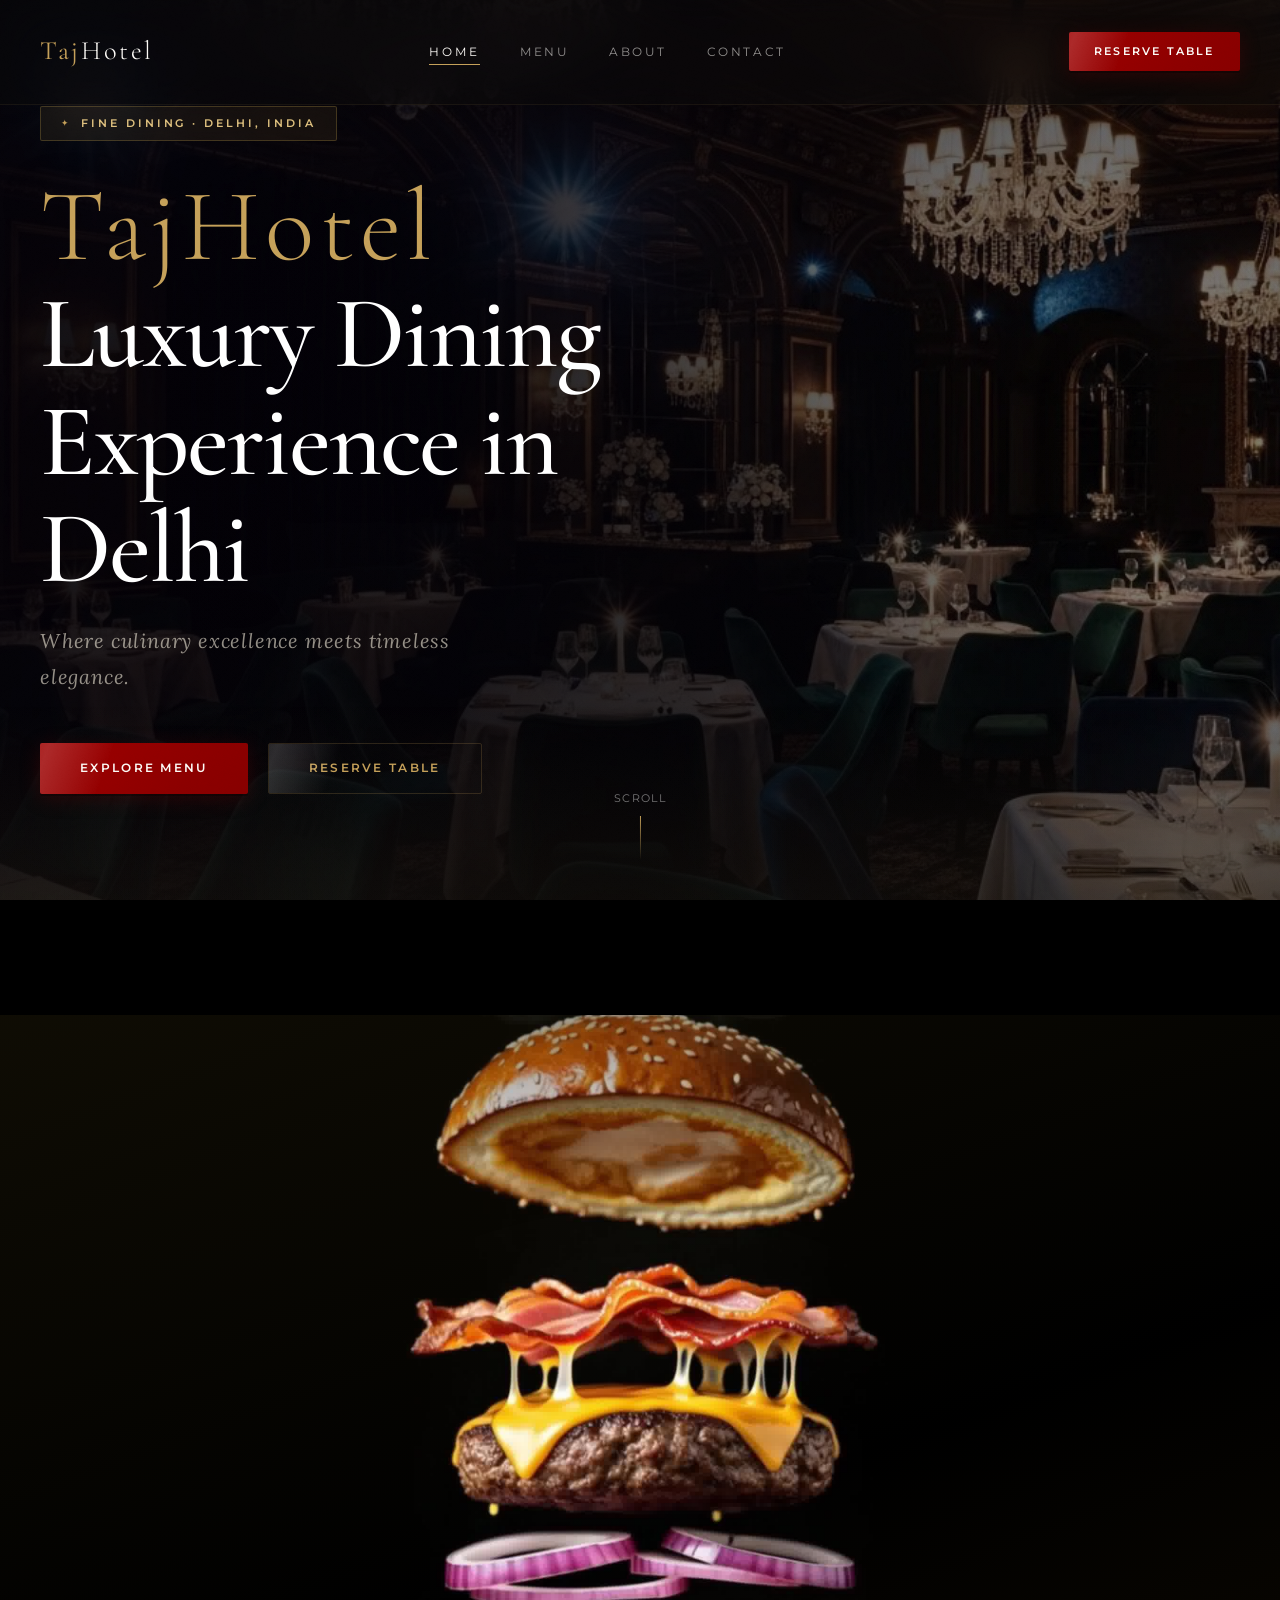
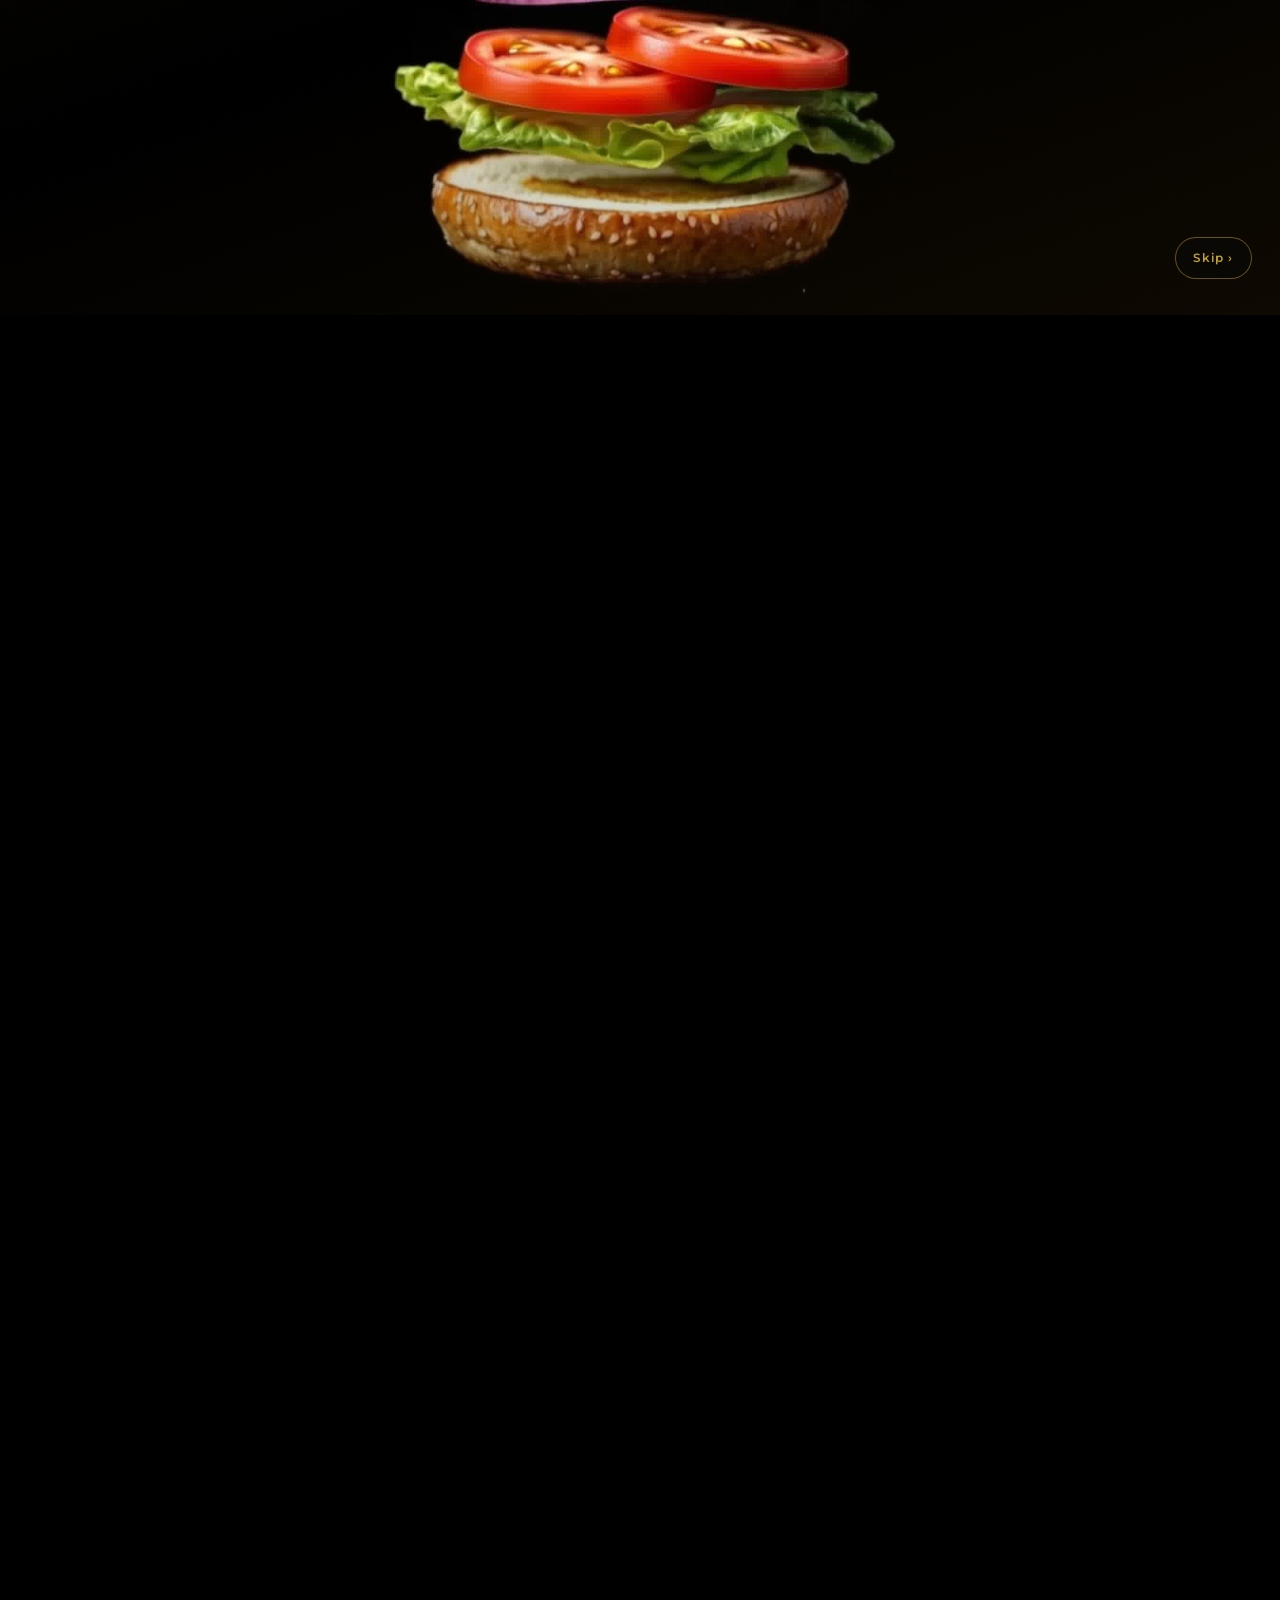
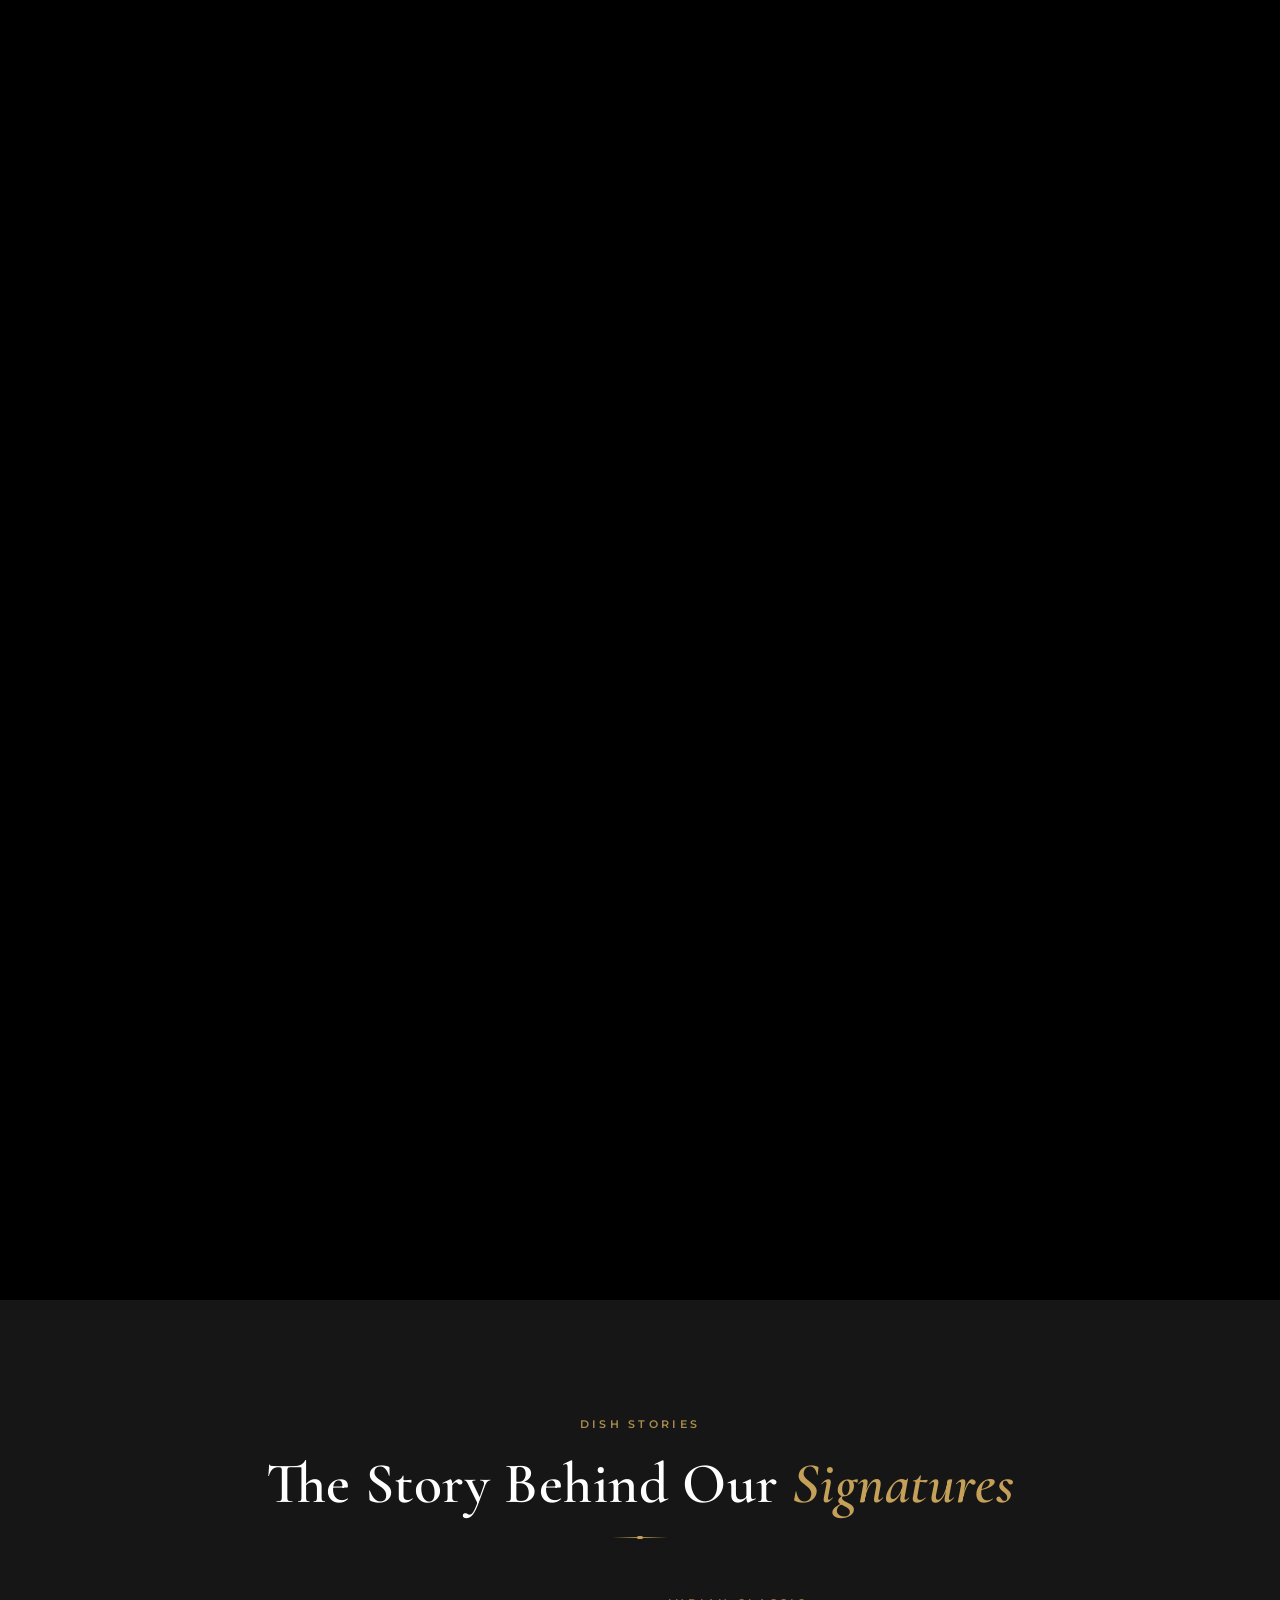
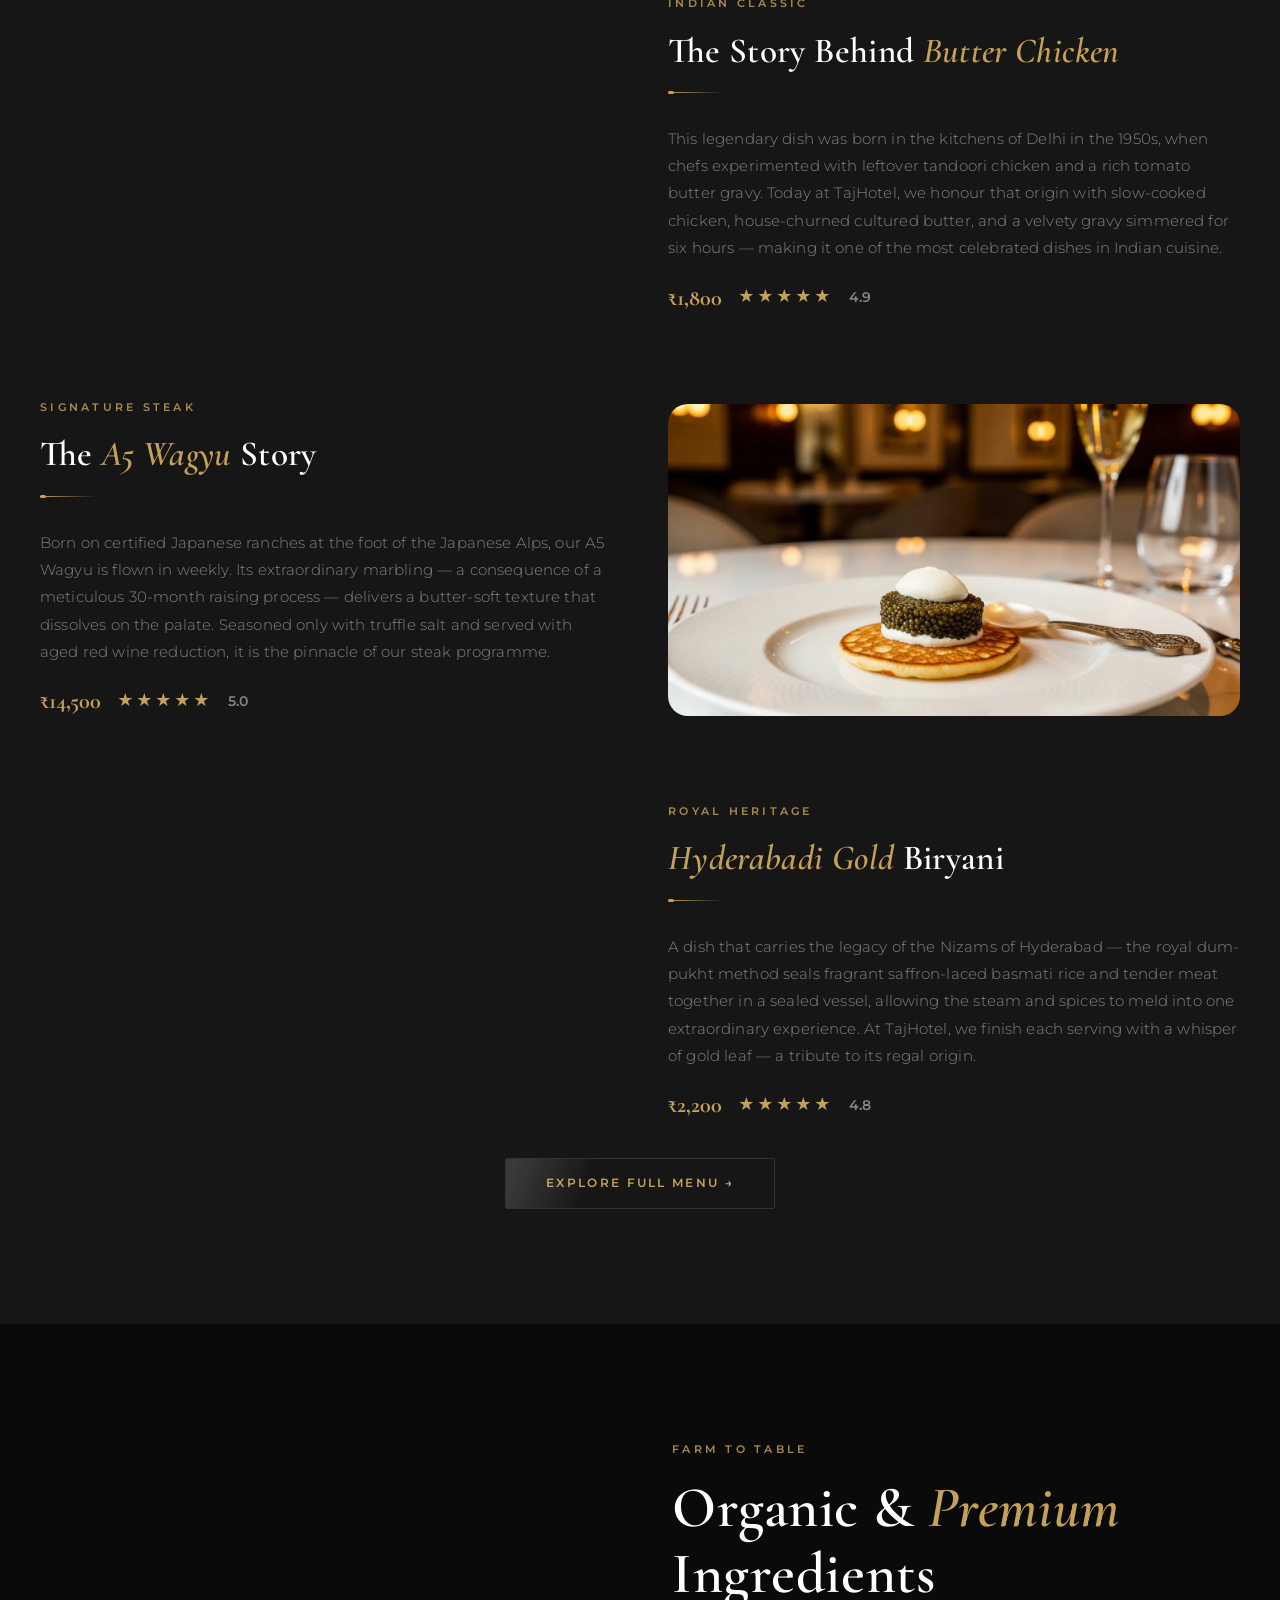
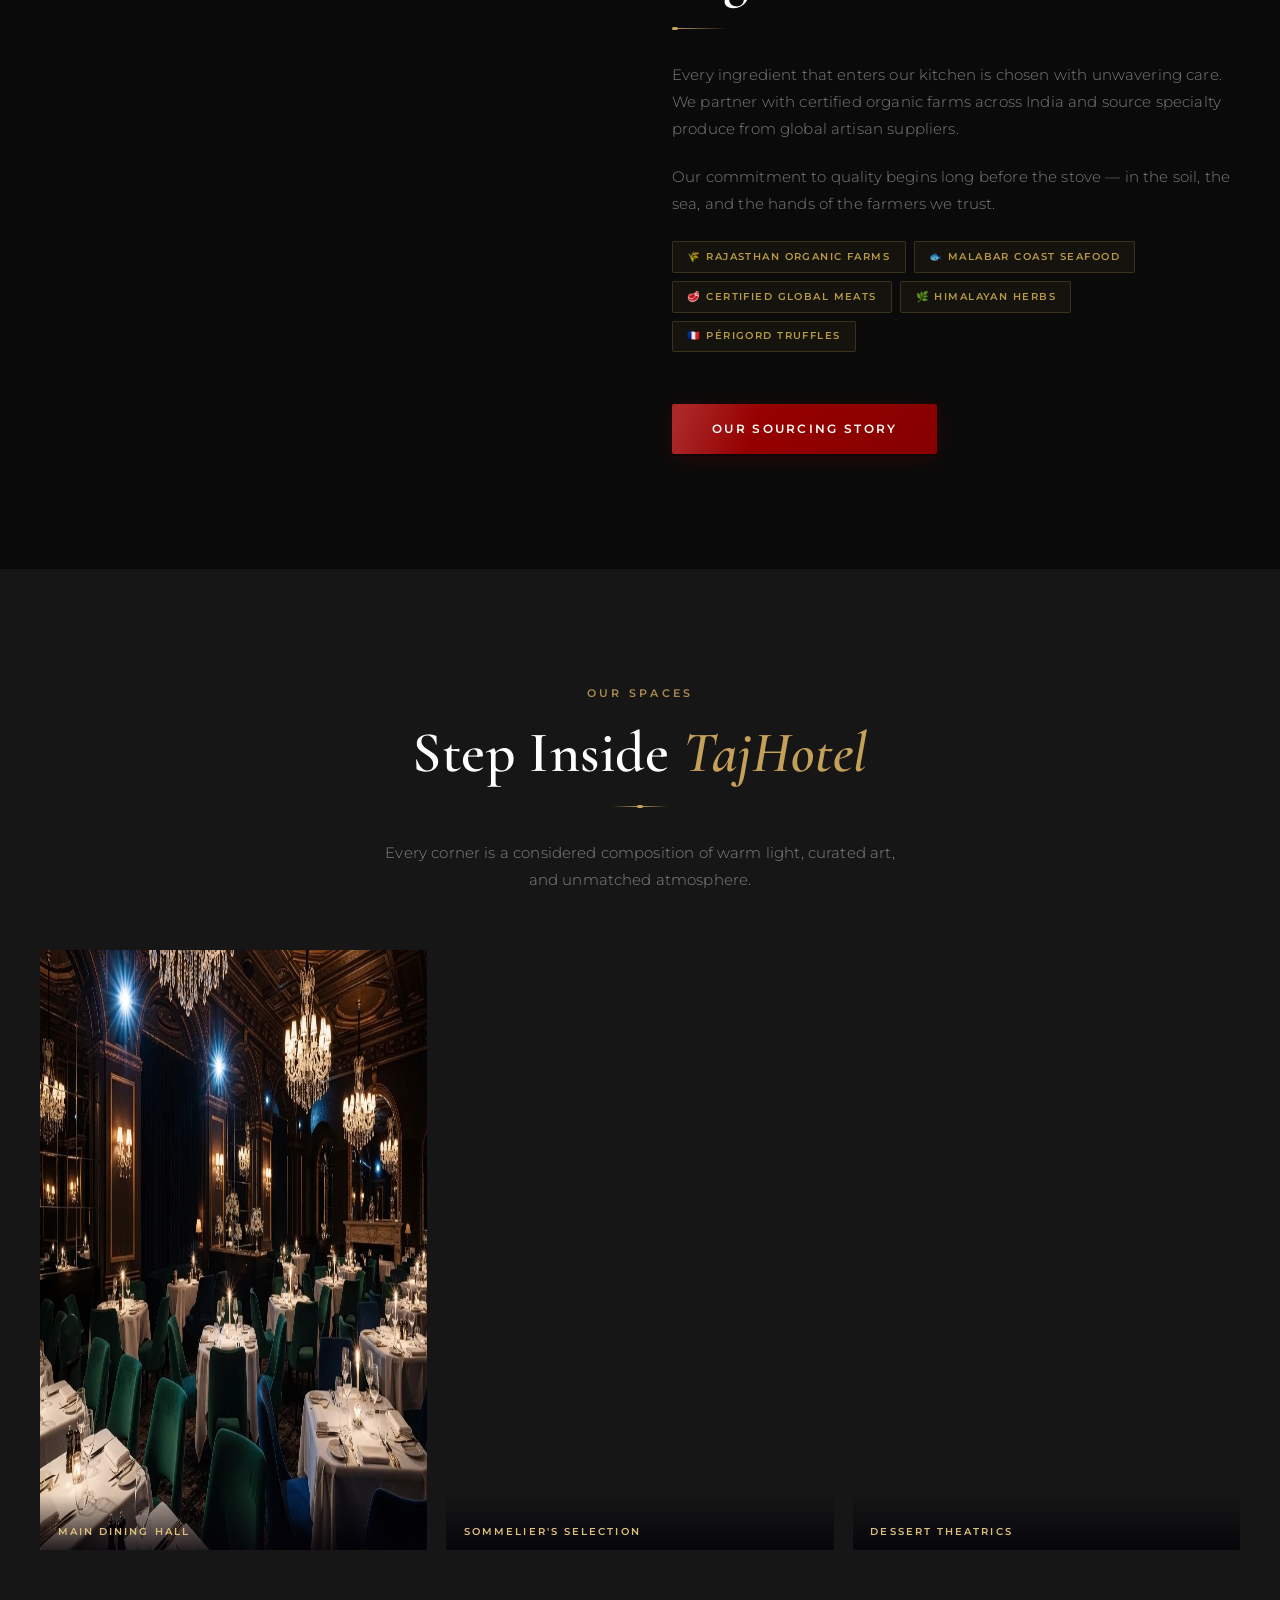
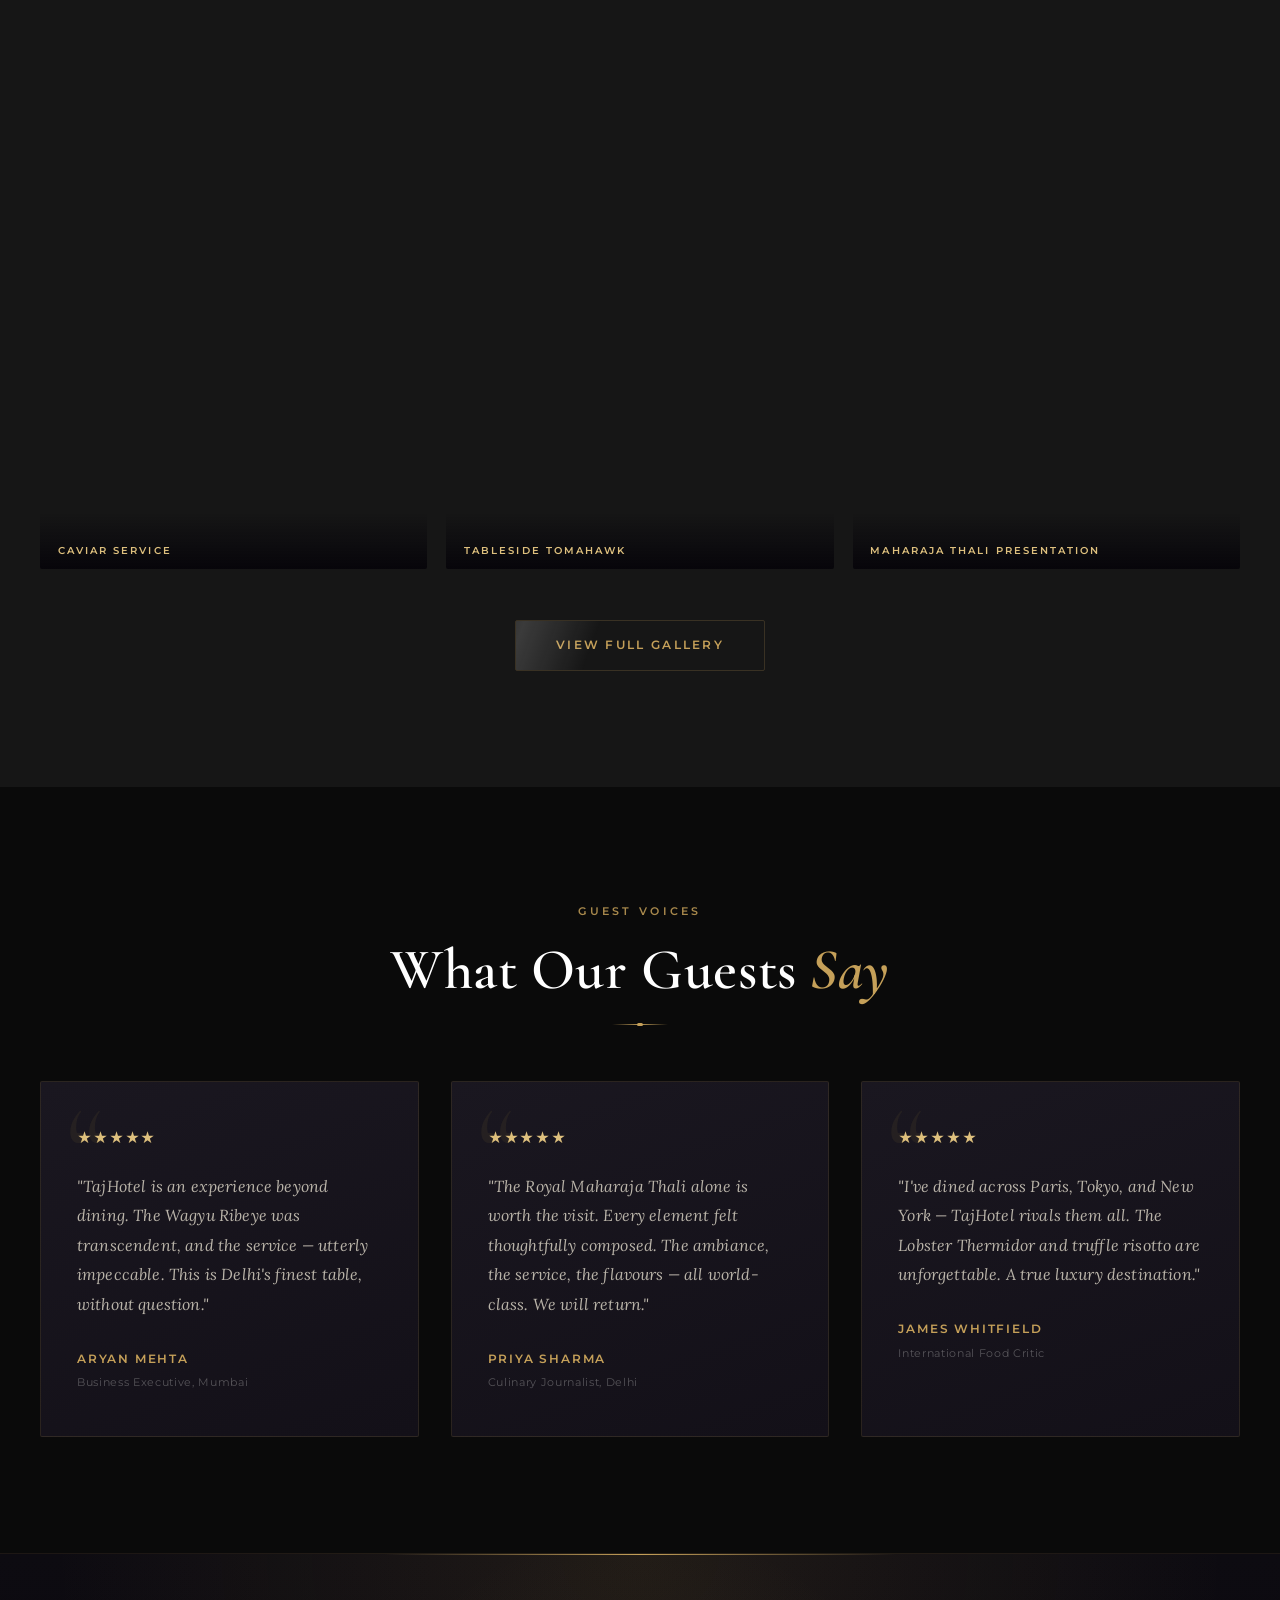
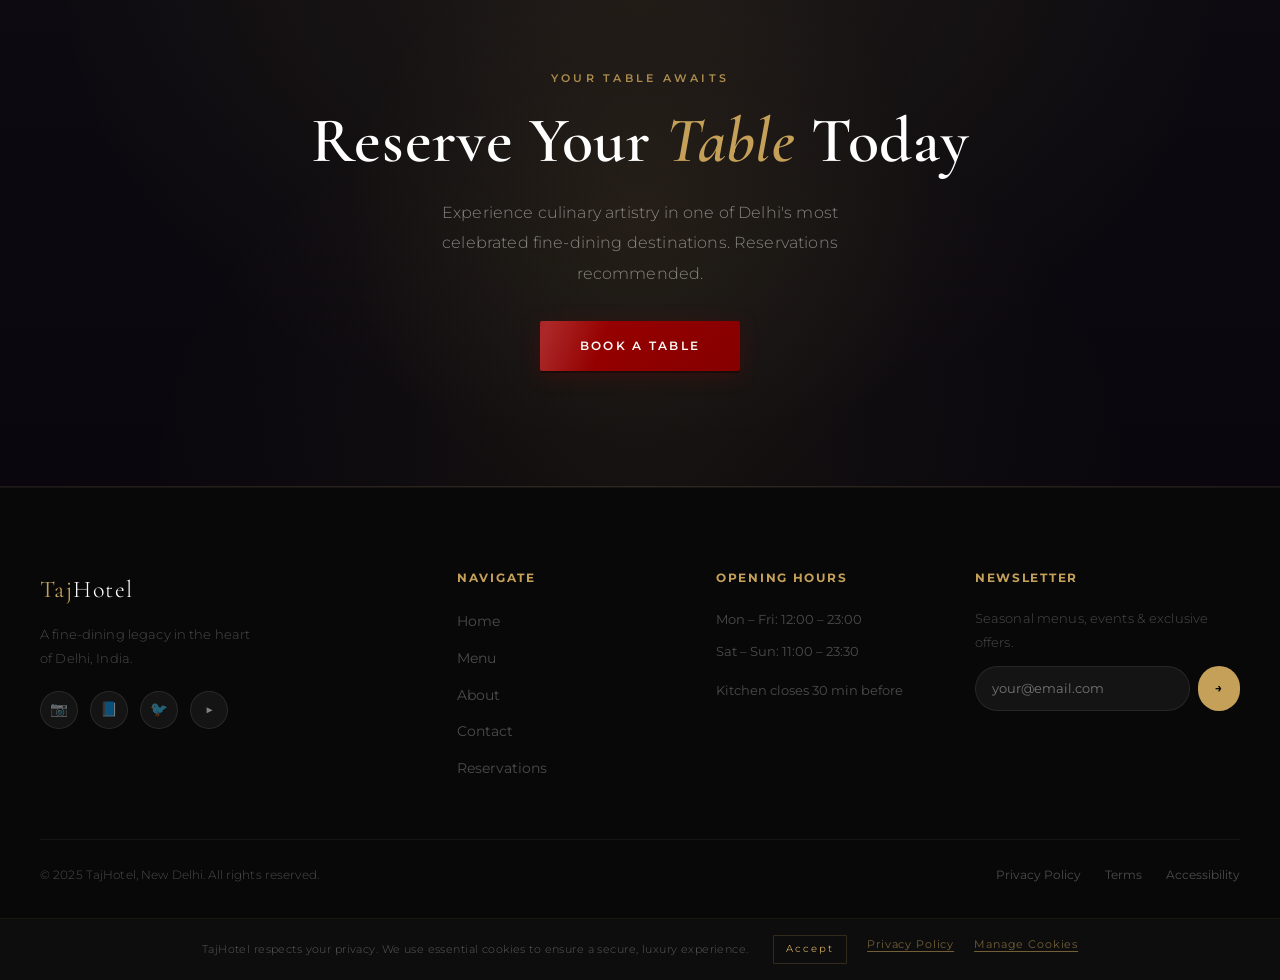
==== commit 6f2265c1: "Simplify mobile sticky nav to single Reserve button with gold theme" ====
--- a/index.html
+++ b/index.html
@@ -132,21 +132,12 @@
   </header>
 
   <!-- ── STICKY MOBILE CTA BAR (Thumb Zone) ──
-       2025 Global Standard: 3-Click Rule (Menu, Call, Book Table)
        Hidden on desktop via media query.
   ────────────────────────────────────────────────────── -->
   <div class="sticky-cta-bar" role="navigation" aria-label="Quick actions">
-    <a href="menu.html" class="sticky-cta-btn sticky-cta-menu" aria-label="View Menu">
-      <span class="sticky-cta-icon" aria-hidden="true">📖</span>
-      Menu
-    </a>
-    <a href="tel:+919876543210" class="sticky-cta-btn sticky-cta-call" aria-label="Call Restaurant">
-      <span class="sticky-cta-icon" aria-hidden="true">📞</span>
-      Call
-    </a>
-    <button class="sticky-cta-btn sticky-cta-reserve" data-reserve aria-haspopup="dialog" aria-label="Book Table">
+    <button class="sticky-cta-btn sticky-cta-reserve" data-reserve aria-haspopup="dialog" aria-label="Reserve a Table">
       <span class="sticky-cta-icon" aria-hidden="true">✦</span>
-      Book Table
+      Reserve a Table
     </button>
   </div>
 
--- a/styles.css
+++ b/styles.css
@@ -2269,67 +2269,48 @@
 .sticky-cta-bar {
   display: none;
   position: fixed;
-  bottom: 72px;
-  left: 1rem;
-  right: 1rem;
+  bottom: 24px;
+  left: 1.5rem;
+  right: 1.5rem;
   z-index: 990;
-  gap: .75rem;
-  background: rgba(10, 10, 10, .84);
+  background: rgba(10, 10, 10, .85);
   backdrop-filter: blur(16px) saturate(150%);
   -webkit-backdrop-filter: blur(16px) saturate(150%);
-  border: 1px solid rgba(197, 160, 89, .18);
-  border-radius: 4px;
-  padding: .65rem;
+  border: 1px solid rgba(197, 160, 89, .25);
+  border-radius: 40px;
+  padding: 0;
 }
 
 .sticky-cta-btn {
-  flex: 1;
+  width: 100%;
   display: flex;
   align-items: center;
   justify-content: center;
-  gap: .5rem;
-  padding: .85rem 1rem;
-  border-radius: 2px;
+  gap: .6rem;
+  padding: 1rem 2rem;
+  border-radius: 40px;
   font-family: var(--font-body);
-  font-size: .75rem;
+  font-size: .85rem;
   font-weight: 500;
-  letter-spacing: .08em;
+  letter-spacing: .12em;
   text-transform: uppercase;
   cursor: pointer;
   border: none;
-  transition: transform .3s var(--ease), box-shadow .3s, background .3s;
+  background: transparent;
+  color: var(--gold);
+  transition: all .3s var(--ease);
   text-align: center;
-  text-decoration: none;
-}
-
-.sticky-cta-reserve {
-  /* Unexpected Oxblood Red CTA */
-  background: #8B0000;
-  color: #F5F5F1;
-  font-weight: 600;
 }
 
 .sticky-cta-reserve:hover {
-  background: #7A0000;
-  transform: translateY(-2px);
-  box-shadow: 0 4px 20px rgba(139, 0, 0, .4);
-}
-
-.sticky-cta-menu,
-.sticky-cta-call {
-  background: transparent;
-  border: 1px solid var(--gold-border) !important;
-  color: var(--gold);
-}
-
-.sticky-cta-menu:hover {
   background: rgba(197, 160, 89, .08);
   transform: translateY(-2px);
+  box-shadow: 0 4px 20px rgba(197, 160, 89, .15);
 }
 
 .sticky-cta-icon {
-  font-size: .7rem;
-  opacity: .8;
+  font-size: 1.1rem;
+  opacity: .9;
 }
 
 @media (max-width: 768px) {
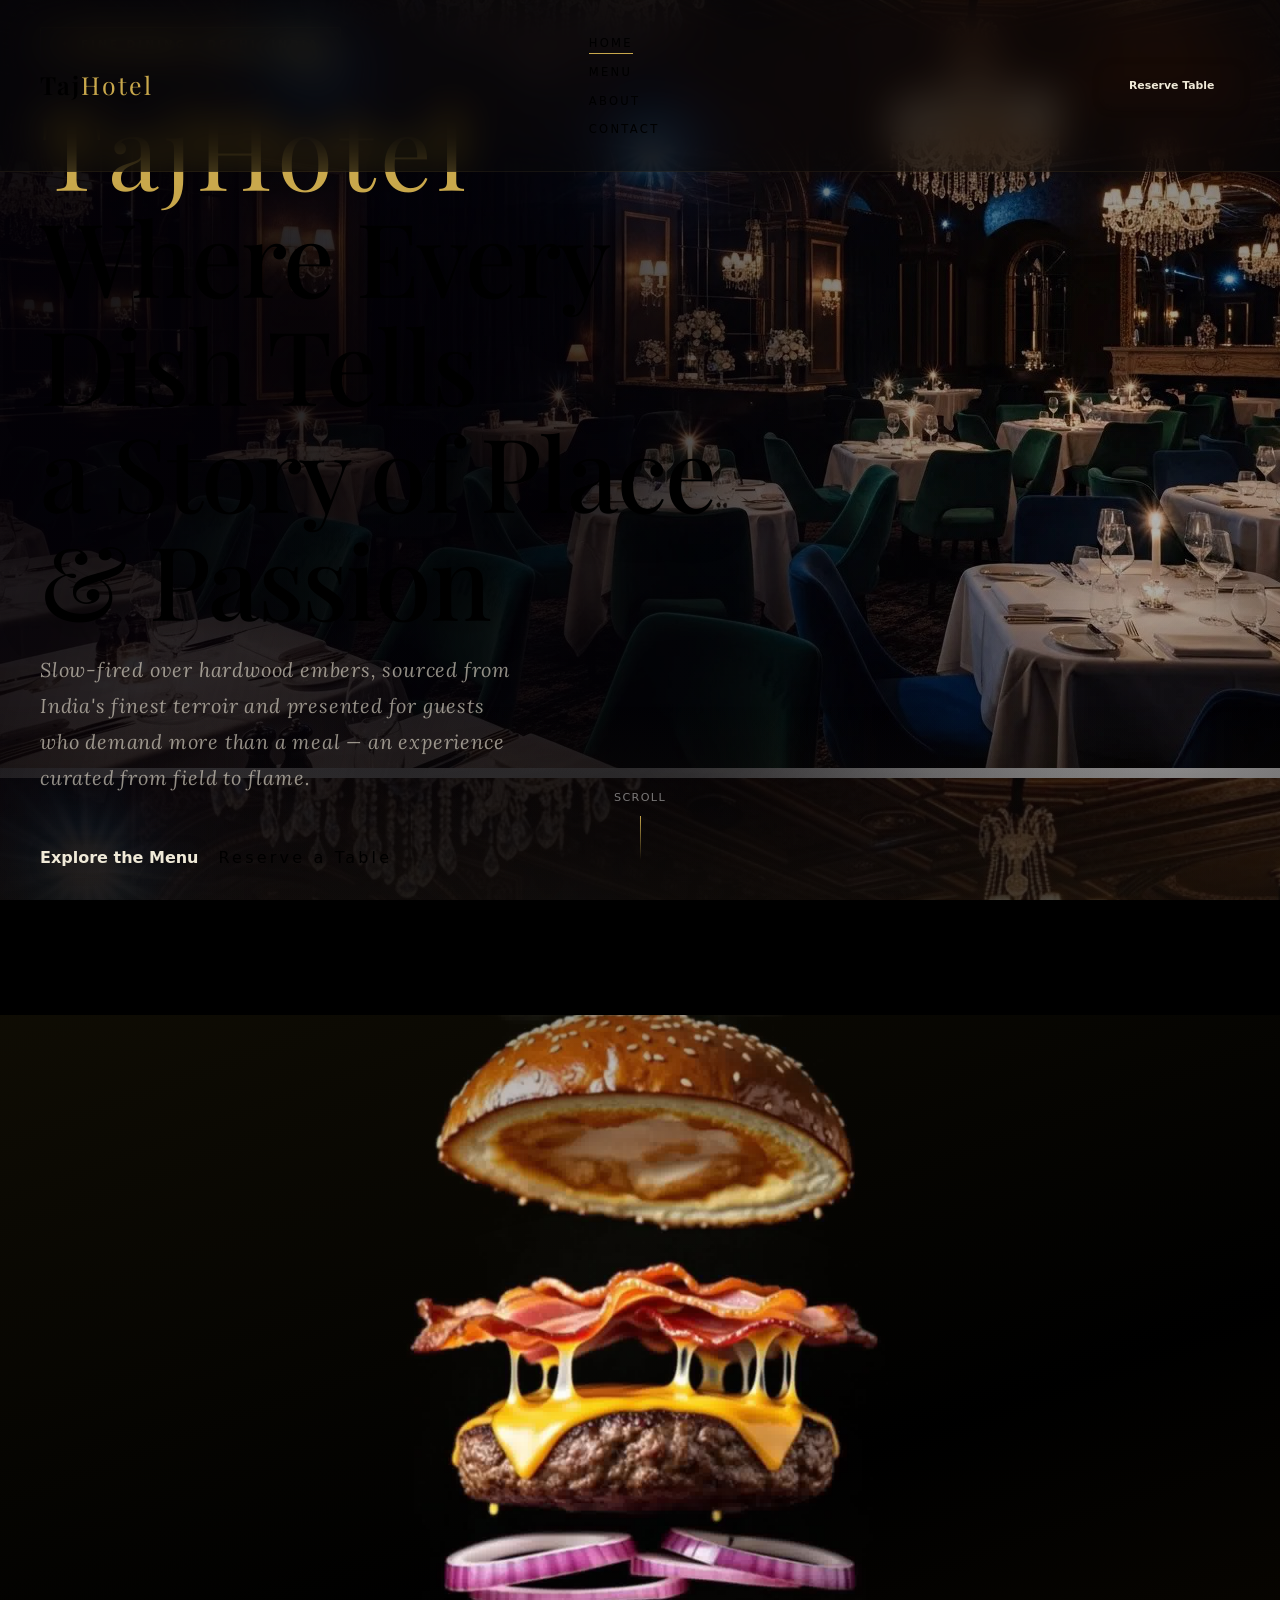
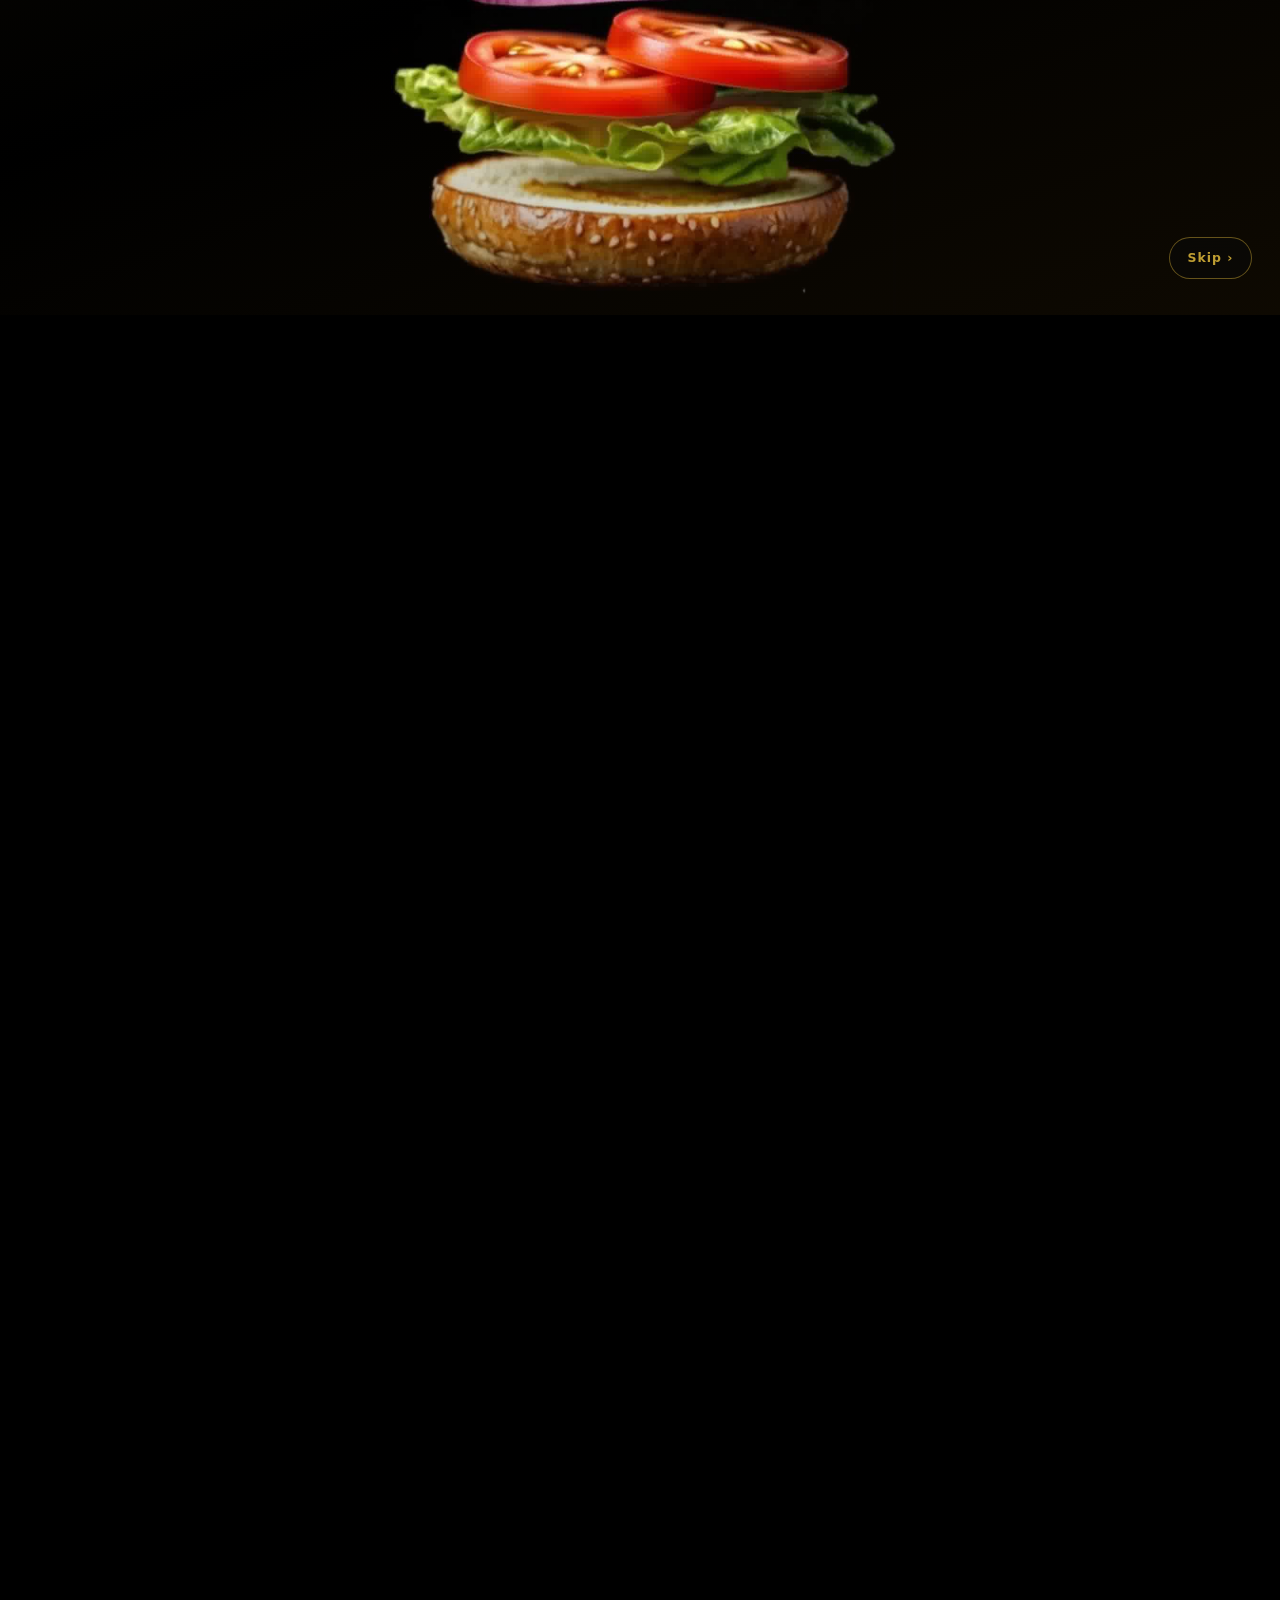
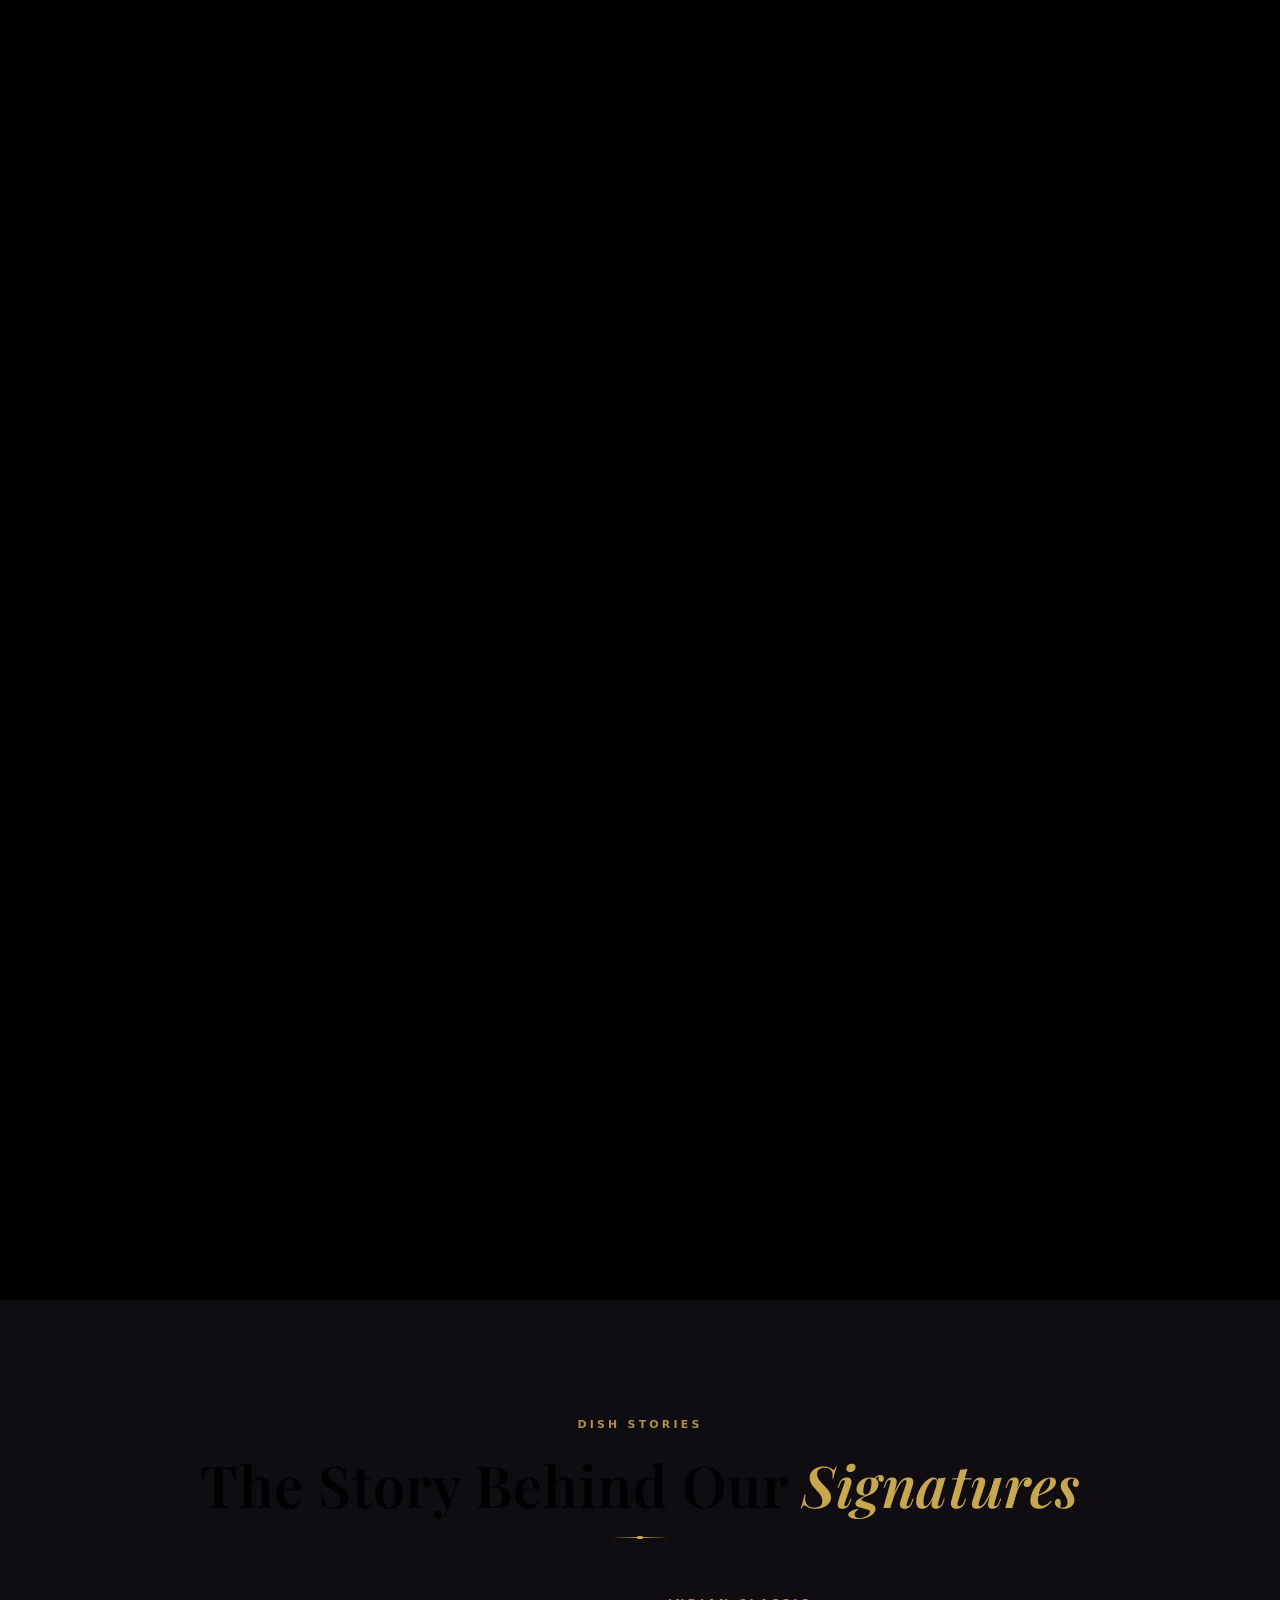
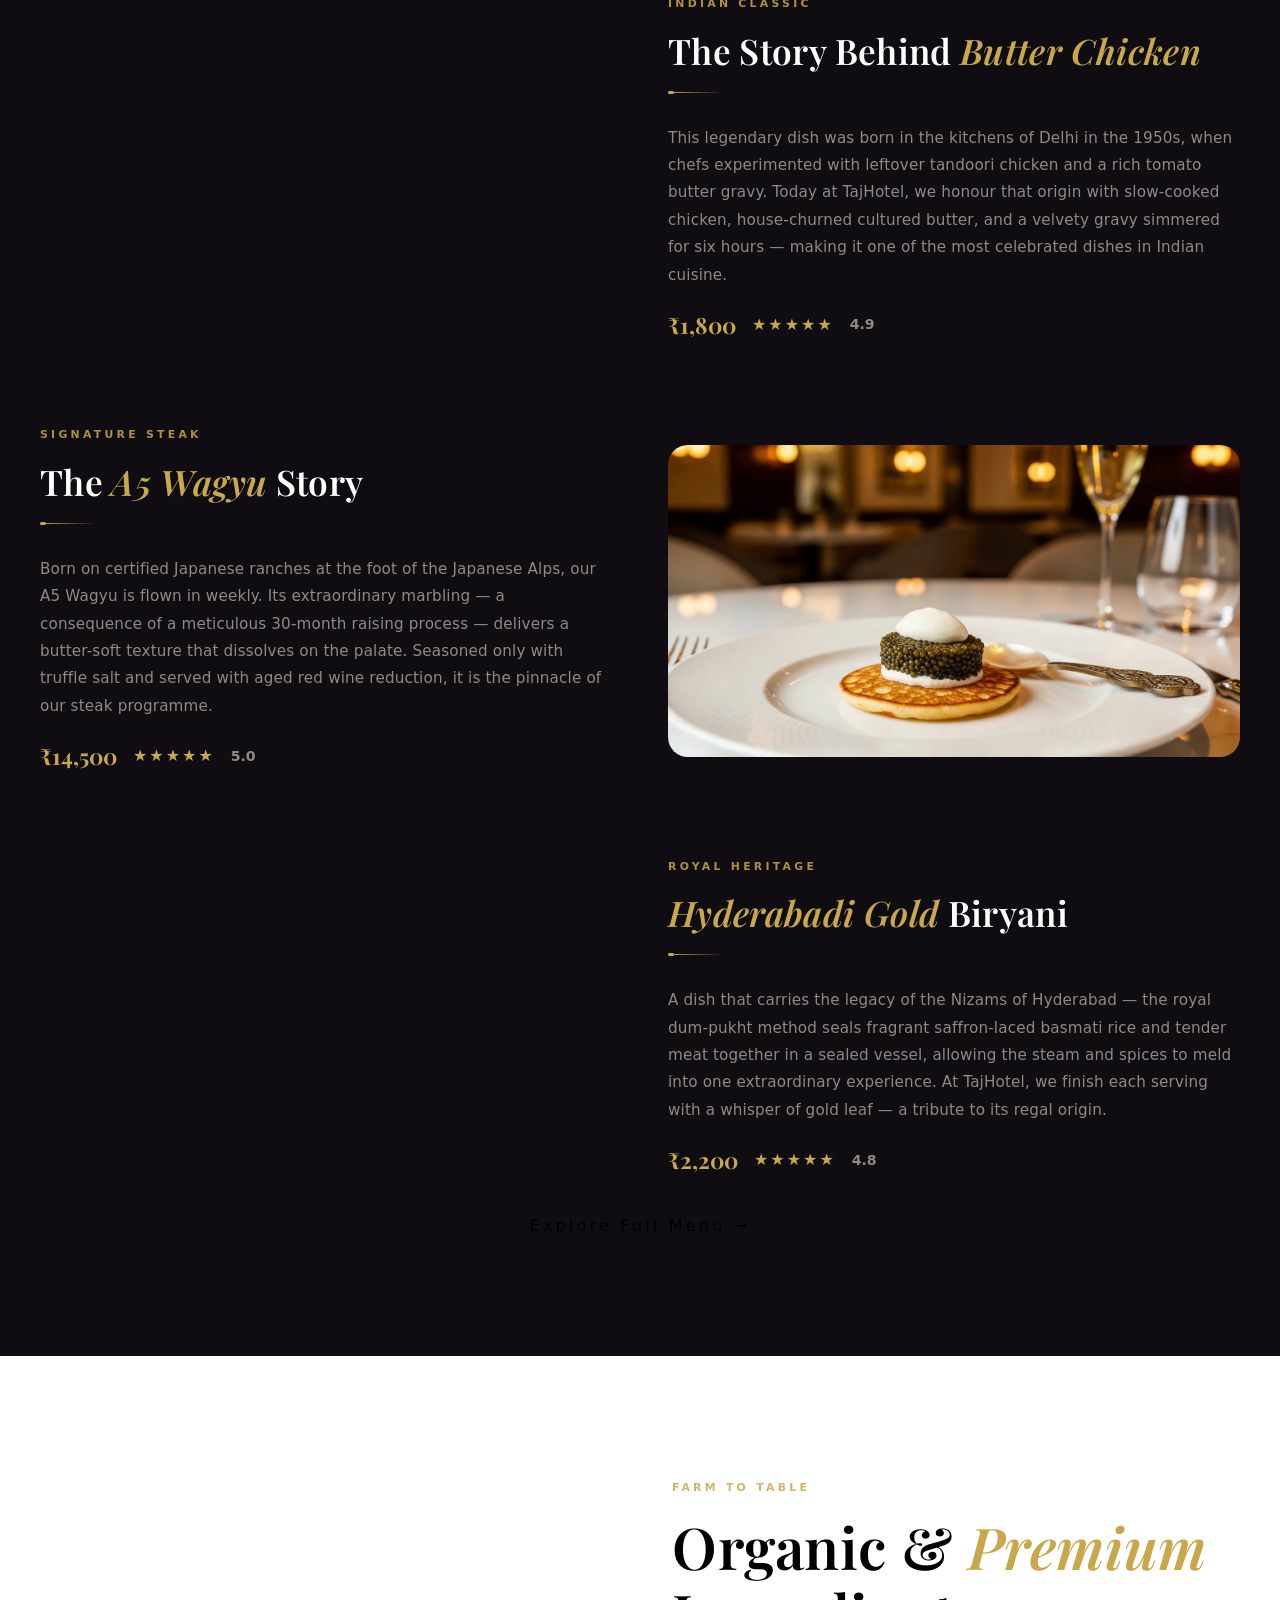
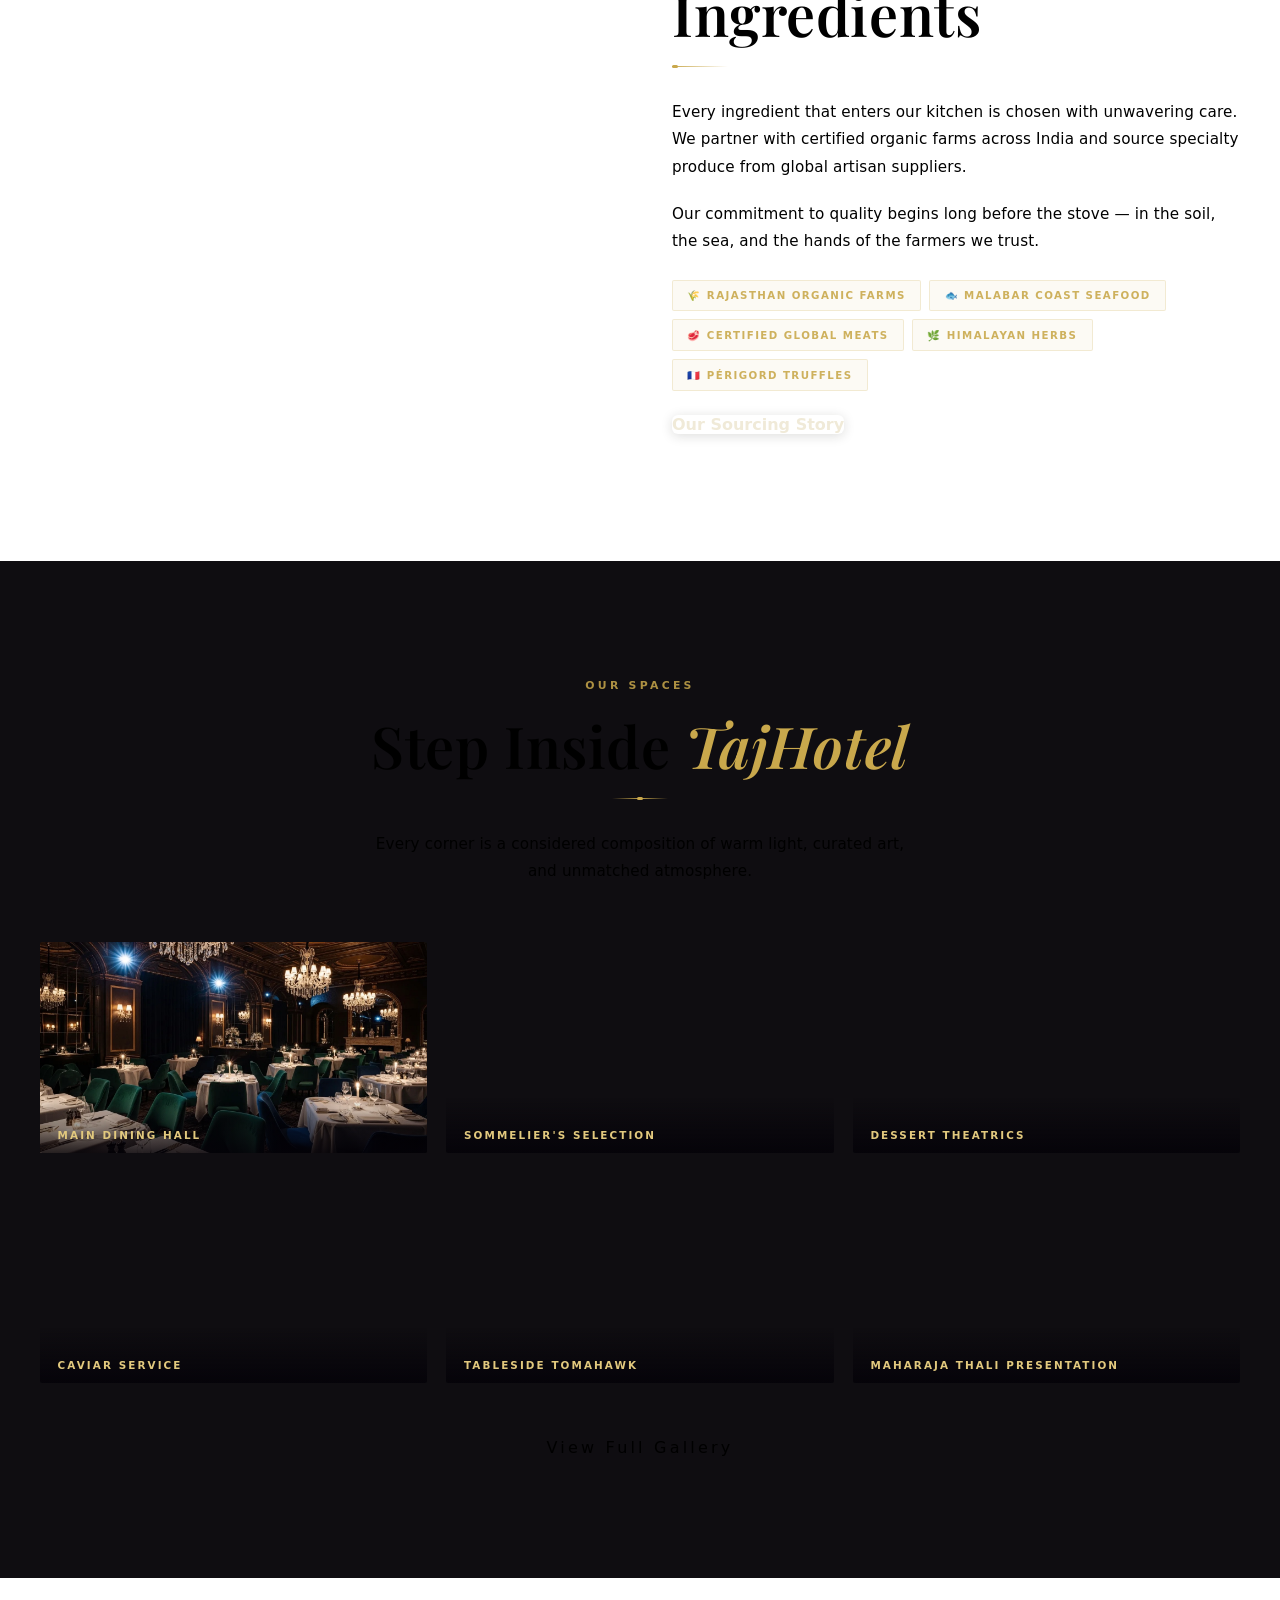
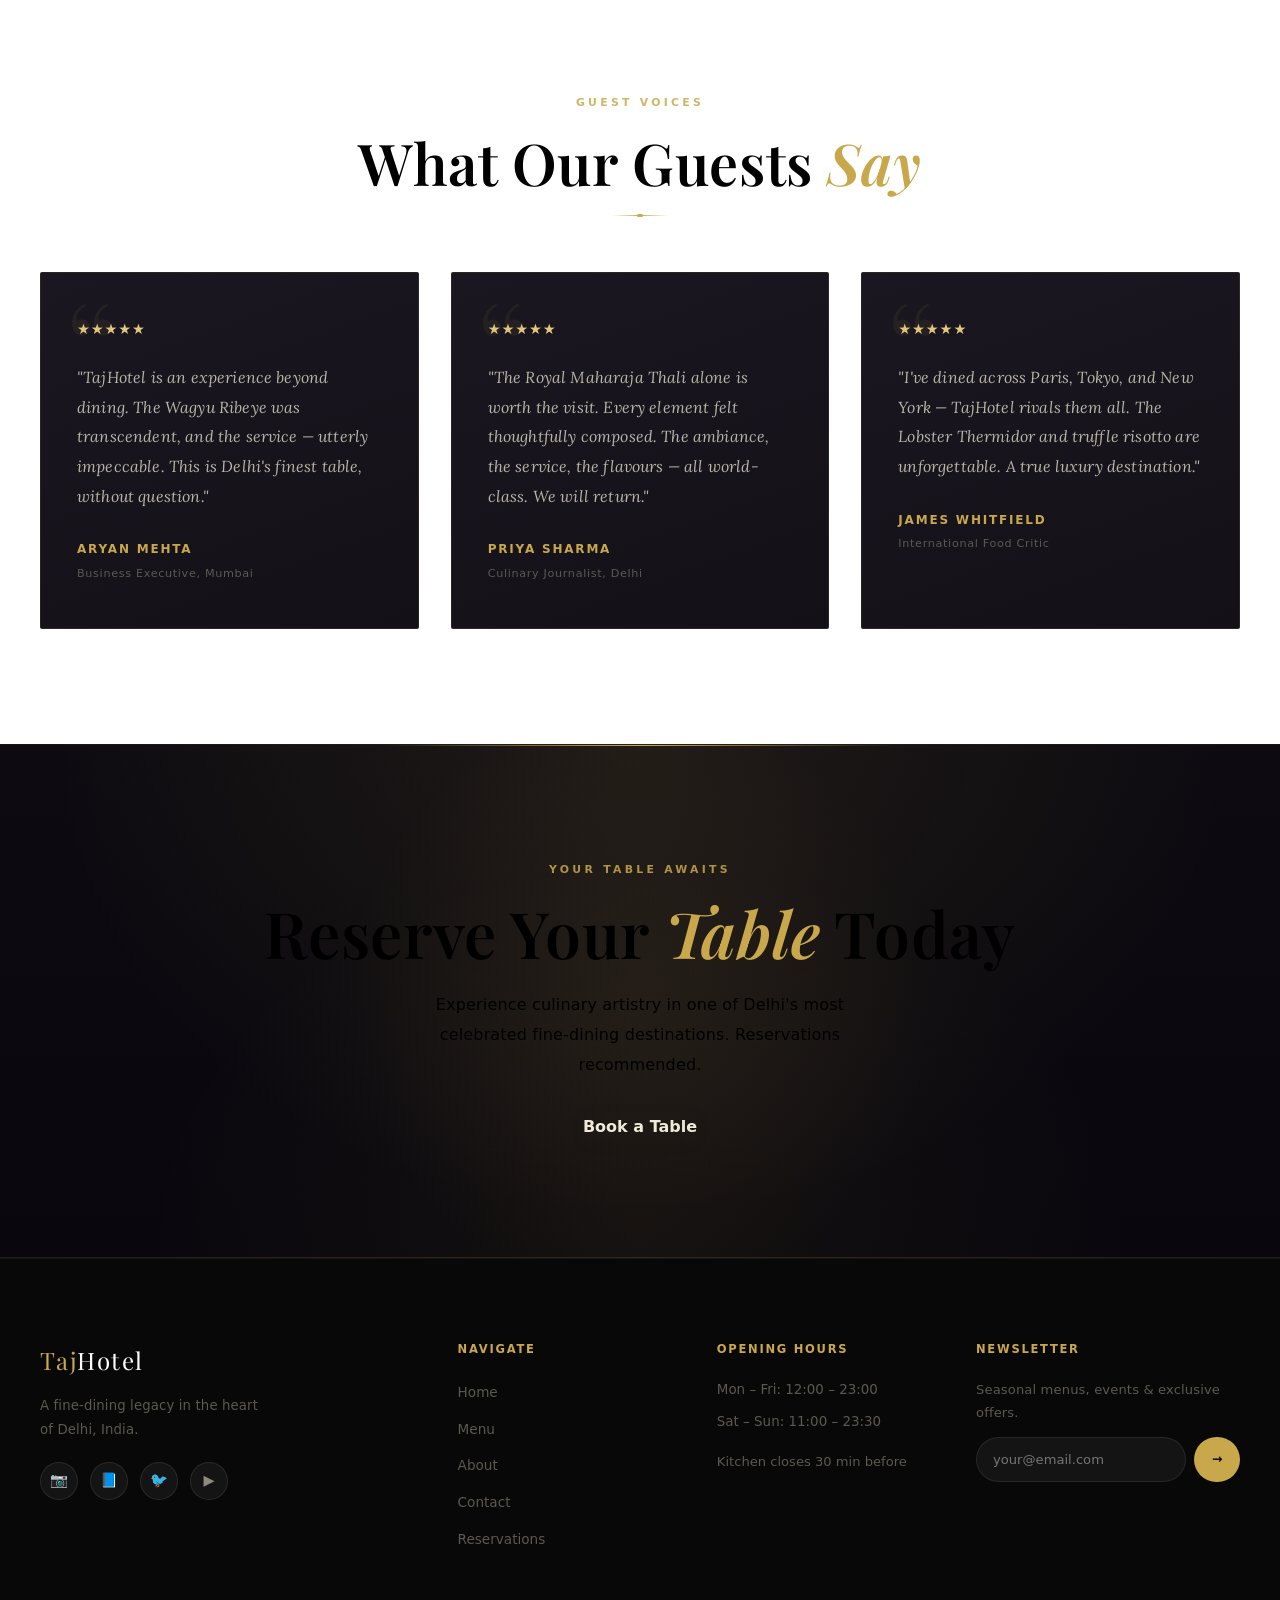
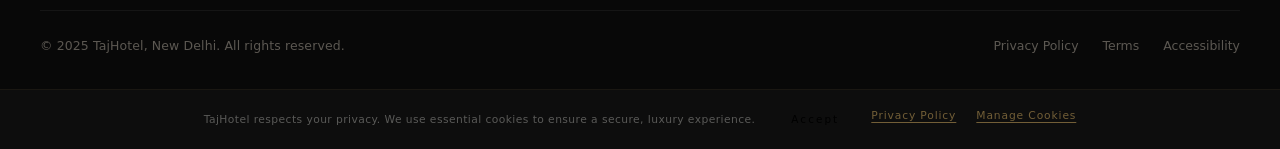
==== commit da319f8e: "Phase 1-4 luxury refactor: light neutral palette, sticky nav, pulse-glow CTAs, 16/9 images, video-re" ====
--- a/index.html
+++ b/index.html
@@ -31,11 +31,11 @@
   <!-- ═══ CANONICAL ═══ -->
   <link rel="canonical" href="https://websitefordemo.vercel.app/" />
 
-  <!-- ═══ FONTS ═══ -->
+  <!-- ═══ FONTS — Instrument Serif (editorial luxury) + Lato (clean legibility) ═══ -->
   <link rel="preconnect" href="https://fonts.googleapis.com" />
   <link rel="preconnect" href="https://fonts.gstatic.com" crossorigin />
   <link
-    href="https://fonts.googleapis.com/css2?family=Cormorant+Garamond:ital,wght@0,300;0,400;0,500;0,600;1,300;1,400;1,500&family=Playfair+Display:ital,wght@0,400;0,600;0,700;1,400;1,600&family=Montserrat:wght@300;400;500;600;700&family=Inter:wght@300;400;500;600;700&family=Lora:ital,wght@0,400;0,500;1,400;1,500&display=swap"
+    href="https://fonts.googleapis.com/css2?family=Instrument+Serif:ital@0;1&family=Playfair+Display:ital,wght@0,400;0,600;0,700;1,400&family=Lato:wght@300;400;700&family=Lora:ital,wght@0,400;0,500;1,400&display=swap"
     rel="stylesheet" />
   <link rel="stylesheet" href="styles.css" />
 
@@ -143,10 +143,22 @@
 
   <main id="main">
 
-    <!-- ── HERO ── -->
+    <!-- ── HERO ──
+         Phase 4: fetchpriority="high" on the hero asset.
+         Video-ready: <video> replaces static image once an ambient clip is provided.
+         Falls back to poster (Interior.jpeg) while video loads or if unsupported.
+    ──────────────────────────── -->
     <section class="hero" aria-label="Welcome to TajHotel">
       <div class="hero-parallax">
-        <img src="Interior.jpeg" alt="" fetchpriority="high" decoding="async" width="1600" height="900" />
+        <!-- VIDEO-READY: swap poster for src when ambient clip is available -->
+        <video class="hero-video" autoplay muted loop playsinline preload="none" poster="Interior.jpeg"
+          fetchpriority="high" aria-hidden="true">
+          <!-- <source src="hero-ambient.webm" type="video/webm" /> -->
+          <!-- <source src="hero-ambient.mp4" type="video/mp4" /> -->
+        </video>
+        <!-- Phase 4: Fallback image while video sources are pending -->
+        <img id="hero-fallback" src="Interior.jpeg" alt="" fetchpriority="high" decoding="async" width="1600"
+          height="900" loading="eager" />
       </div>
       <div class="hero-overlay"></div>
       <div class="container">
@@ -154,12 +166,14 @@
           <div class="hero-badge">Fine Dining · Delhi, India</div>
           <h1>
             <span class="brand">TajHotel</span>
-            Luxury Dining<br />Experience in Delhi
+            Where Every Dish Tells<br />a Story of Place &amp; Passion
           </h1>
-          <p class="hero-sub">Where culinary excellence meets timeless elegance.</p>
+          <!-- Phase 3: Sensory sub-headline — 20-40 words, geographic-first -->
+          <p class="hero-sub">Slow-fired over hardwood embers, sourced from India's finest terroir and presented for
+            guests who demand more than a meal — an experience curated from field to flame.</p>
           <div class="hero-btns">
-            <a href="menu.html" class="btn btn-gold">Explore Menu</a>
-            <button class="btn btn-outline" data-reserve aria-haspopup="dialog">Reserve Table</button>
+            <a href="menu.html" class="btn btn-gold">Explore the Menu</a>
+            <button class="btn btn-outline" data-reserve aria-haspopup="dialog">Reserve a Table</button>
           </div>
         </div>
       </div>
--- a/styles.css
+++ b/styles.css
@@ -167,33 +167,17 @@
 }
 
 /* ── Midnight Obsidian base ── */
+/* Phase 2 — Light neutral body. Photography carries the visual weight. */
 body {
   font-family: var(--font-body);
-  background: var(--black);
-  color: var(--off-white);
+  background: var(--bg);
+  color: var(--ink);
   line-height: 1.8;
   overflow-x: hidden;
   -webkit-font-smoothing: antialiased;
   -moz-osx-font-smoothing: grayscale;
   text-rendering: optimizeLegibility;
   font-weight: 400;
-}
-
-/* ── Film Grain Overlay ── */
-/* Creates tactile, premium "print media" depth without JavaScript.
-   Uses a fixed SVG feTurbulence noise rendered as a fixed pseudo-element.
-   Opacity kept at 0.025 so it's subconscious — felt, not seen.           */
-body::after {
-  content: '';
-  position: fixed;
-  inset: 0;
-  z-index: 9999;
-  pointer-events: none;
-  opacity: 0.032;
-  background-image: url("data:image/svg+xml,%3Csvg xmlns='http://www.w3.org/2000/svg' width='400' height='400'%3E%3Cfilter id='grain'%3E%3CfeTurbulence type='fractalNoise' baseFrequency='0.75' numOctaves='4' stitchTiles='stitch'/%3E%3CfeColorMatrix type='saturate' values='0'/%3E%3C/filter%3E%3Crect width='400' height='400' filter='url(%23grain)'/%3E%3C/svg%3E");
-  background-repeat: repeat;
-  background-size: 200px 200px;
-  mix-blend-mode: overlay;
 }
 
 img {
@@ -262,7 +246,7 @@
 h4 {
   font-family: var(--font-head);
   line-height: 1.15;
-  color: var(--white);
+  color: var(--ink);
   font-weight: 600;
   font-feature-settings: 'liga' 1, 'kern' 1;
 }
@@ -290,7 +274,7 @@
 }
 
 p {
-  color: var(--muted);
+  color: var(--ink-muted);
   line-height: 1.8;
   font-size: .95rem;
   font-weight: 300;
@@ -352,69 +336,79 @@
 }
 
 /* ─── BUTTONS ─────────────────────────────────────────── */
-.btn {
-  display: inline-flex;
-  align-items: center;
-  gap: .75rem;
-  padding: .9rem 2.5rem;
-  border-radius: 2px;
-  /* almost-square: Aman/luxury brand style */
-  font-family: var(--font-body);
-  font-size: .72rem;
-  font-weight: 600;
-  letter-spacing: .2em;
-  text-transform: uppercase;
-  transition: transform var(--dur) var(--ease),
-    box-shadow var(--dur) var(--ease),
-    background-position var(--dur) var(--ease),
-    letter-spacing var(--dur) var(--ease);
-  cursor: pointer;
-  position: relative;
-  overflow: hidden;
-}
-
-/* shimmer sweep on hover */
-.btn::after {
-  content: '';
-  position: absolute;
-  inset: 0;
-  background: linear-gradient(110deg, transparent 35%, rgba(255, 255, 255, .16) 50%, transparent 65%);
-  background-size: 200% 100%;
-  background-position: -100% 0;
-  transition: background-position .7s var(--ease);
-  pointer-events: none;
-}
-
-.btn:hover::after {
-  background-position: 200% 0;
+/* Phase 2 — 2.5s pulse-glow animation on Reserve/CTA buttons */
+@keyframes pulse-reserve {
+  0% {
+    box-shadow: 0 0 0 0 rgba(184, 150, 46, .50), 0 4px 20px rgba(184, 150, 46, .20);
+  }
+
+  50% {
+    box-shadow: 0 0 0 10px rgba(184, 150, 46, .0), 0 4px 28px rgba(184, 150, 46, .30);
+  }
+
+  100% {
+    box-shadow: 0 0 0 0 rgba(184, 150, 46, .0), 0 4px 20px rgba(184, 150, 46, .20);
+  }
+}
+
+/* Conic-gradient rotating glow border via CSS custom property */
+@property --angle {
+  syntax: '<angle>';
+  initial-value: 0deg;
+  inherits: false;
+}
+
+@keyframes rotate-glow {
+  to {
+    --angle: 360deg;
+  }
 }
 
 .btn-gold {
-  /* Unexpected Red trend for massive CTAs */
-  background: linear-gradient(135deg, #9E0000 0%, #8B0000 40%, #7A0000 100%);
-  background-size: 200% auto;
+  background: var(--ink);
   color: var(--off-white);
   font-weight: 600;
-  box-shadow: 0 2px 0 rgba(0, 0, 0, .35), 0 4px 20px rgba(139, 0, 0, .25);
+  border-radius: var(--r-sm);
+  box-shadow: 0 2px 12px rgba(26, 24, 20, .15);
+  animation: pulse-reserve 2.5s ease-in-out infinite;
+  position: relative;
+}
+
+/* Rotating conic-gradient glow border on the Reserve button */
+.btn-gold::before {
+  content: '';
+  position: absolute;
+  inset: -2px;
+  border-radius: calc(var(--r-sm) + 2px);
+  background: conic-gradient(from var(--angle), transparent 60%, var(--gold) 75%, transparent 90%);
+  z-index: -1;
+  animation: rotate-glow 3s linear infinite;
+  opacity: 0;
+  transition: opacity .4s;
+}
+
+.btn-gold:hover::before {
+  opacity: 1;
 }
 
 .btn-gold:hover {
-  background-position: right center;
-  box-shadow: var(--shadow-gold), 0 2px 0 rgba(0, 0, 0, .3);
+  box-shadow: var(--shadow-gold);
   transform: translateY(-3px);
   letter-spacing: .25em;
 }
 
 .btn-outline {
-  border: 1px solid var(--gold-border);
-  color: var(--gold);
+  border: 1px solid var(--ink-muted);
+  color: var(--ink);
   background: transparent;
   letter-spacing: .2em;
+  border-radius: var(--r-sm);
 }
 
 .btn-outline:hover {
-  background: var(--gold-dim);
+  background: var(--bg-alt);
   border-color: var(--gold);
+  color: var(--gold);
   box-shadow: var(--shadow-gold);
   transform: translateY(-3px);
   letter-spacing: .25em;
@@ -460,57 +454,47 @@
 /* Cormorant logo — heritage serif */
 .nav-logo {
   font-family: var(--font-head);
-  font-size: 1.65rem;
-  font-weight: 400;
-  color: #C5A059;
-  /* Muted Satin Gold */
-  letter-spacing: .1em;
+  font-size: 1.55rem;
+  font-weight: 600;
+  color: var(--ink);
+  letter-spacing: .08em;
   flex-shrink: 0;
   transition: letter-spacing var(--dur) var(--ease);
 }
 
 .nav-logo:hover {
-  letter-spacing: .14em;
+  letter-spacing: .12em;
 }
 
 .nav-logo span {
-  color: #FDFBF7;
-  font-weight: 300;
-}
-
-.nav-links {
-  display: flex;
-  align-items: center;
-  gap: 2.5rem;
+  color: var(--gold);
+  font-weight: 400;
 }
 
 .nav-links a {
   font-size: .72rem;
   font-weight: 400;
-  letter-spacing: .22em;
+  letter-spacing: .20em;
   text-transform: uppercase;
-  color: rgba(253, 251, 247, .55);
-  /* Ivory at 55% — WCAG AA on obsidian */
+  color: var(--ink-muted);
   position: relative;
-  transition: color .3s, letter-spacing .3s var(--ease);
+  transition: color .3s;
 }
 
 .nav-links a::after {
   content: '';
   position: absolute;
   left: 0;
-  bottom: -6px;
+  bottom: -4px;
   width: 0;
   height: 1px;
-  background: #C5A059;
-  /* Satin Gold underline */
+  background: var(--gold);
   transition: width .4s var(--ease);
 }
 
 .nav-links a:hover,
 .nav-links a[aria-current] {
-  color: #FDFBF7;
-  letter-spacing: .26em;
+  color: var(--ink);
 }
 
 .nav-links a:hover::after,
@@ -789,26 +773,28 @@
   gap: 1.5rem;
 }
 
+/* Phase 2 — Light neutral card. Photography is the luxury signal. */
 .dish-card {
-  background: var(--card-bg);
+  background: var(--bg-card);
   border: 1px solid var(--border-soft);
   border-radius: var(--r-lg);
   overflow: hidden;
   box-shadow: var(--shadow-card);
   transition: transform var(--dur) var(--ease), box-shadow var(--dur), border-color var(--dur);
-  transform-style: preserve-3d;
+  position: relative;
   cursor: pointer;
 }
 
 .dish-card:hover {
-  transform: translateY(-10px) rotateX(3deg);
-  box-shadow: var(--shadow-gold), var(--shadow-hover);
-  border-color: var(--border);
-}
-
+  transform: translateY(-8px);
+  box-shadow: var(--shadow-hover);
+  border-color: rgba(184, 150, 46, .25);
+}
+
+/* Phase 1 — Consistent 16/9 aspect ratio eliminates CLS (Core Web Vitals). */
 .dish-card-img {
   width: 100%;
-  aspect-ratio: 4/3;
+  aspect-ratio: 16 / 9;
   overflow: hidden;
   position: relative;
 }
@@ -817,22 +803,23 @@
   width: 100%;
   height: 100%;
   object-fit: cover;
+  object-position: center;
   transition: transform .7s var(--ease);
 }
 
 .dish-card:hover .dish-card-img img {
-  transform: scale(1.1);
+  transform: scale(1.07);
 }
 
 .dish-card-img-placeholder {
   width: 100%;
   height: 100%;
-  background: linear-gradient(135deg, #1a1a1a, #111);
+  background: var(--bg-alt);
   display: flex;
   align-items: center;
   justify-content: center;
   font-size: 2.5rem;
-  color: rgba(212, 175, 55, .25);
+  color: rgba(184, 150, 46, .4);
 }
 
 .dish-card-body {
@@ -840,17 +827,18 @@
 }
 
 .dish-card-name {
-  font-family: var(--font-menu);
-  font-size: 1.05rem;
-  color: var(--white);
+  font-family: var(--font-head);
+  font-size: 1.1rem;
+  color: var(--ink);
   margin-bottom: .35rem;
-  line-height: 1.4;
+  line-height: 1.3;
+  font-weight: 600;
 }
 
 .dish-card-desc {
-  font-size: .82rem;
-  color: var(--muted);
-  line-height: 1.6;
+  font-size: .86rem;
+  color: var(--ink-muted);
+  line-height: 1.75;
 }
 
 .dish-card-price {
@@ -2240,26 +2228,87 @@
   }
 }
 
-/* ═══════════════════════════════════════════════════════
-   MIDNIGHT OBSIDIAN — FINAL TOKEN OVERRIDES
-   Aligns with: Obsidian #0A0A0A / Ivory #FDFBF7 / Satin Gold #C5A059
-   ═══════════════════════════════════════════════════════ */
-:root {
-  --black: #0A0A0A;
-  --charcoal: #161616;
-  --charcoal-2: #1E1E1E;
-  --card-bg: #1a1820;
-  --gold: #C5A059;
-  --gold-light: #DEC07E;
-  --soft-gold: #A8893E;
-  --off-white: #FDFBF7;
-  --muted: rgba(253, 251, 247, .48);
-  --muted-2: rgba(253, 251, 247, .28);
-  --gold-dim: rgba(197, 160, 89, .10);
-  --gold-glow: rgba(197, 160, 89, .28);
-  --gold-border: rgba(197, 160, 89, .20);
-  --border: rgba(197, 160, 89, .16);
-  --border-soft: rgba(253, 251, 247, .05);
+/* Phase 1 — Enhanced mobile breakpoints for ergonomic tap targets and vertical stacking */
+@media (max-width: 768px) {
+  section {
+    padding: 4rem 0 !important;
+  }
+
+  .container {
+    padding-inline: 1.5rem !important;
+  }
+
+  /* Force vertical stacks on all split-screen layouts */
+  .ingredients-layout,
+  .about-split,
+  .contact-grid,
+  .split-section {
+    grid-template-columns: 1fr !important;
+    flex-direction: column !important;
+    gap: 2rem !important;
+  }
+
+  /* Images full-width on mobile */
+  .ingredients-imgs,
+  .split-section img,
+  .split-section .text-block {
+    width: 100% !important;
+    max-width: 100%;
+  }
+
+  /* Phase 2 — Increase white space on mobile: "empty space commands respect" */
+  h2 {
+    font-size: clamp(1.8rem, 6vw, 2.6rem);
+    margin-bottom: 1.25rem;
+  }
+
+  p {
+    margin-bottom: 1.25rem;
+  }
+
+  .section-header {
+    margin-bottom: 2rem;
+  }
+
+  .dishes-grid {
+    grid-template-columns: 1fr;
+    gap: 1.25rem;
+  }
+}
+
+@media (max-width: 480px) {
+
+  /* Phase 1 — Ergonomic tap targets: 48px minimum per WCAG 2.5.5 */
+  .btn {
+    padding: 1rem 2rem;
+    min-height: 48px;
+    font-size: .78rem;
+  }
+
+  .sticky-cta-btn {
+    padding: 1rem 1.5rem;
+    min-height: 48px;
+  }
+
+  /* hero headline tighter on very small screens */
+  .hero h1 {
+    font-size: clamp(2.2rem, 9vw, 3.5rem);
+  }
+
+  .hero-sub {
+    font-size: .95rem;
+    margin-bottom: 2rem;
+  }
+
+  .hero-btns {
+    flex-direction: column;
+    gap: .75rem;
+  }
+
+  .hero-btns .btn {
+    width: 100%;
+    justify-content: center;
+  }
 }
 
 /* ═══════════════════════════════════════════════════════
@@ -2363,7 +2412,11 @@
 }
 
 .gdpr-band__links a:hover {
-  color: #C5A059;
+  color: var(--gold);
+}
+
+img {
+  height: auto;
 }
 
 i m g    {
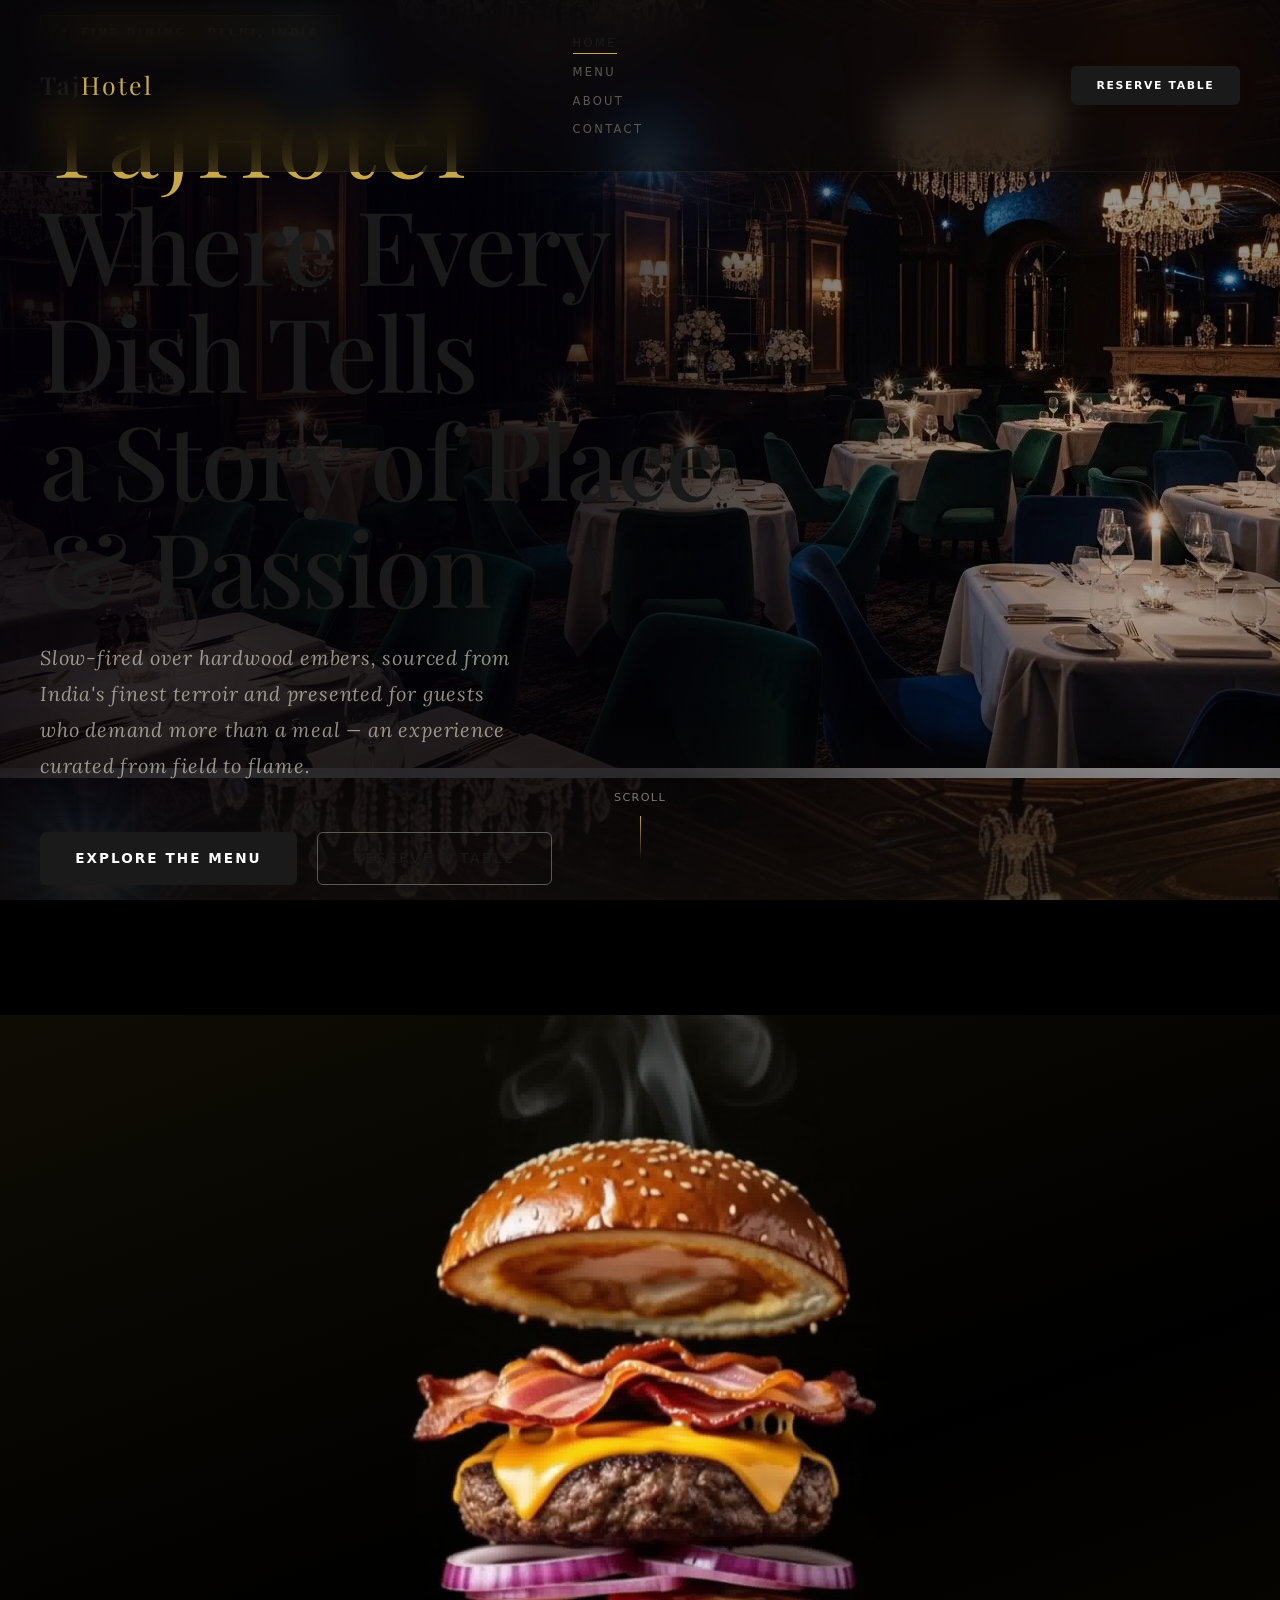
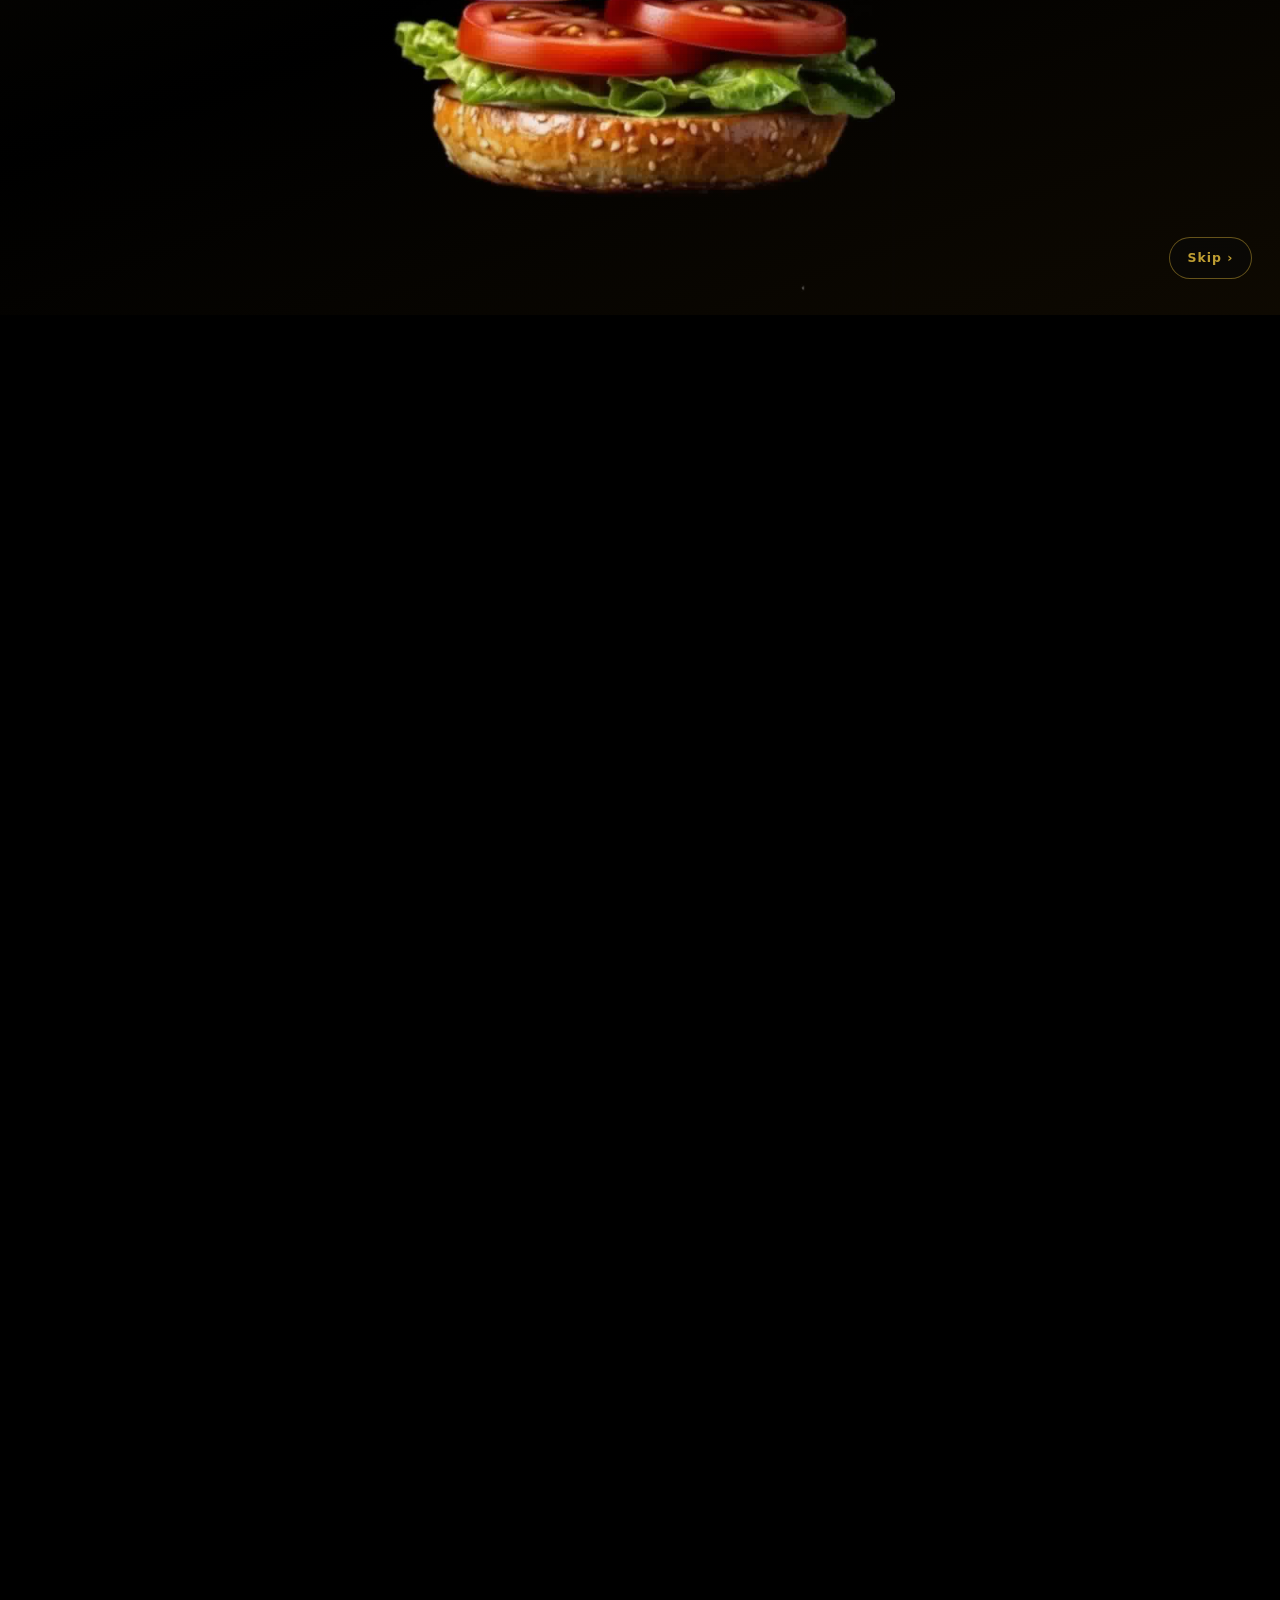
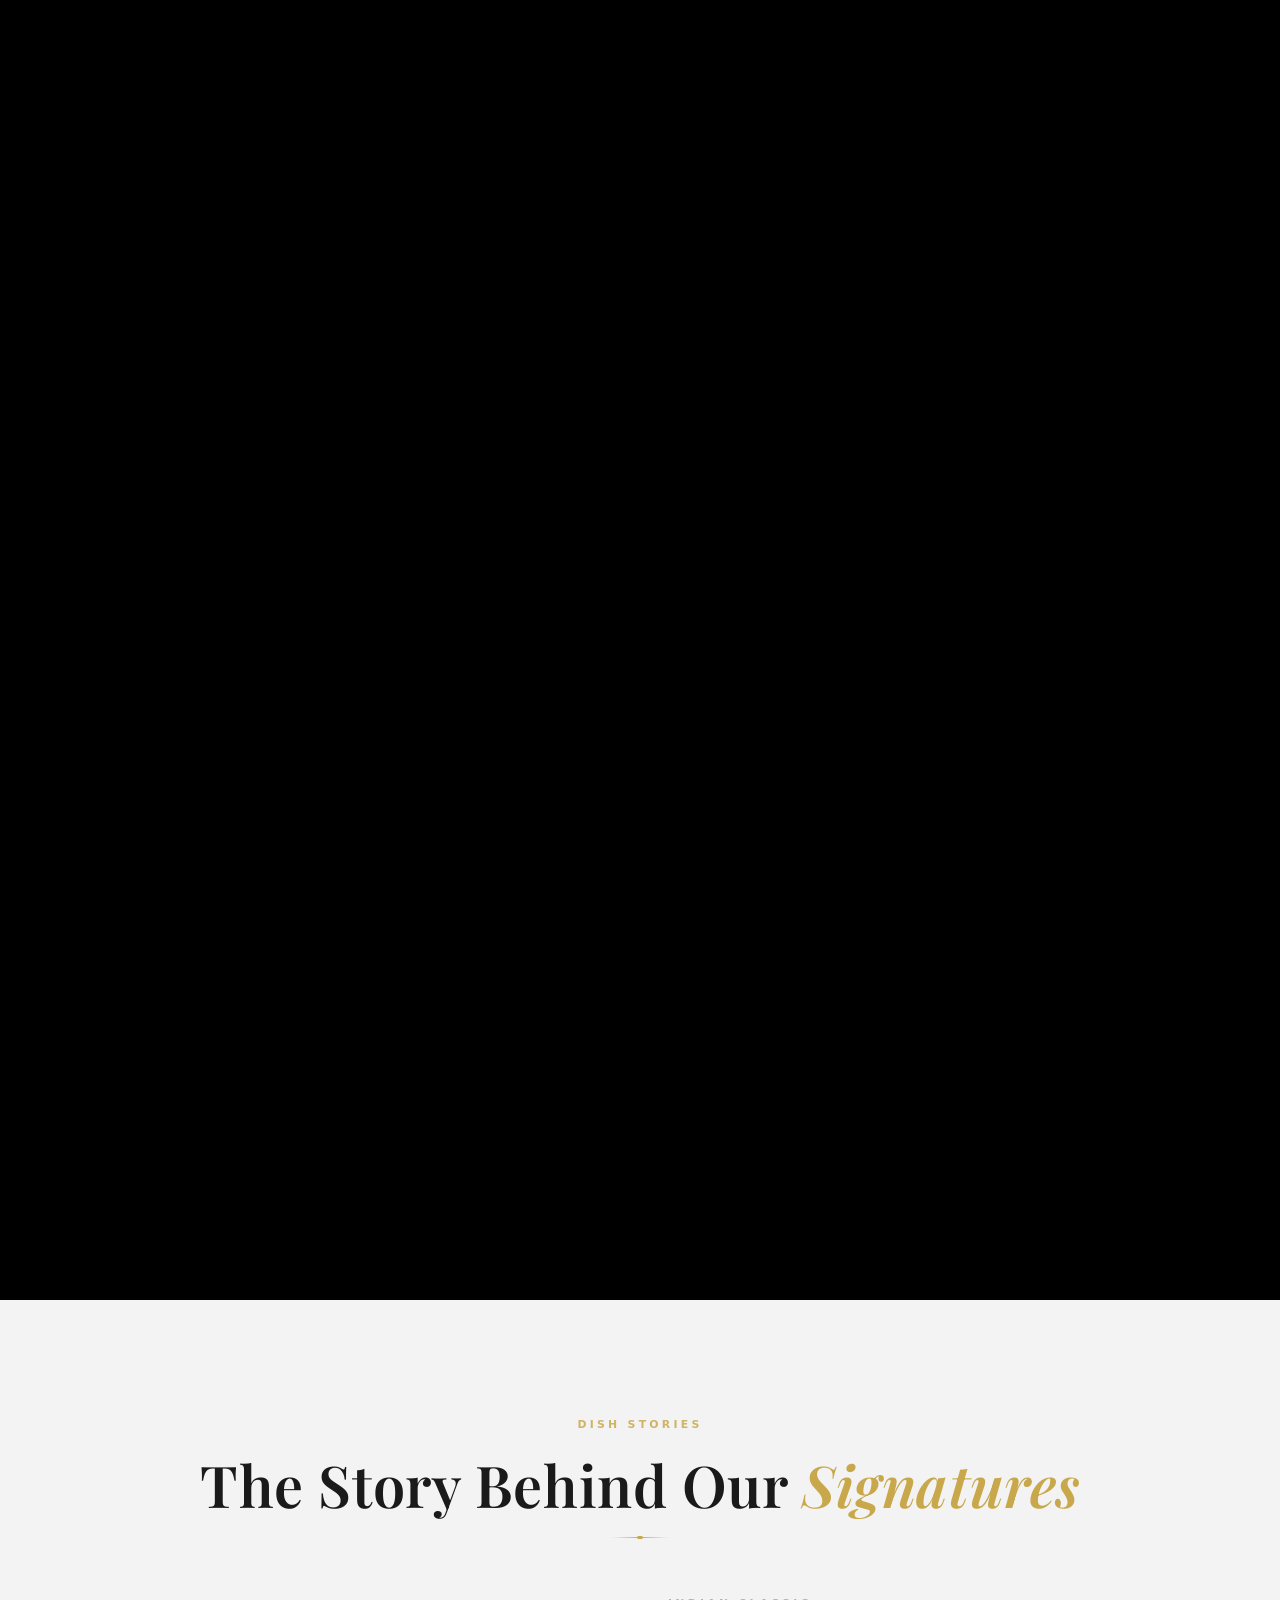
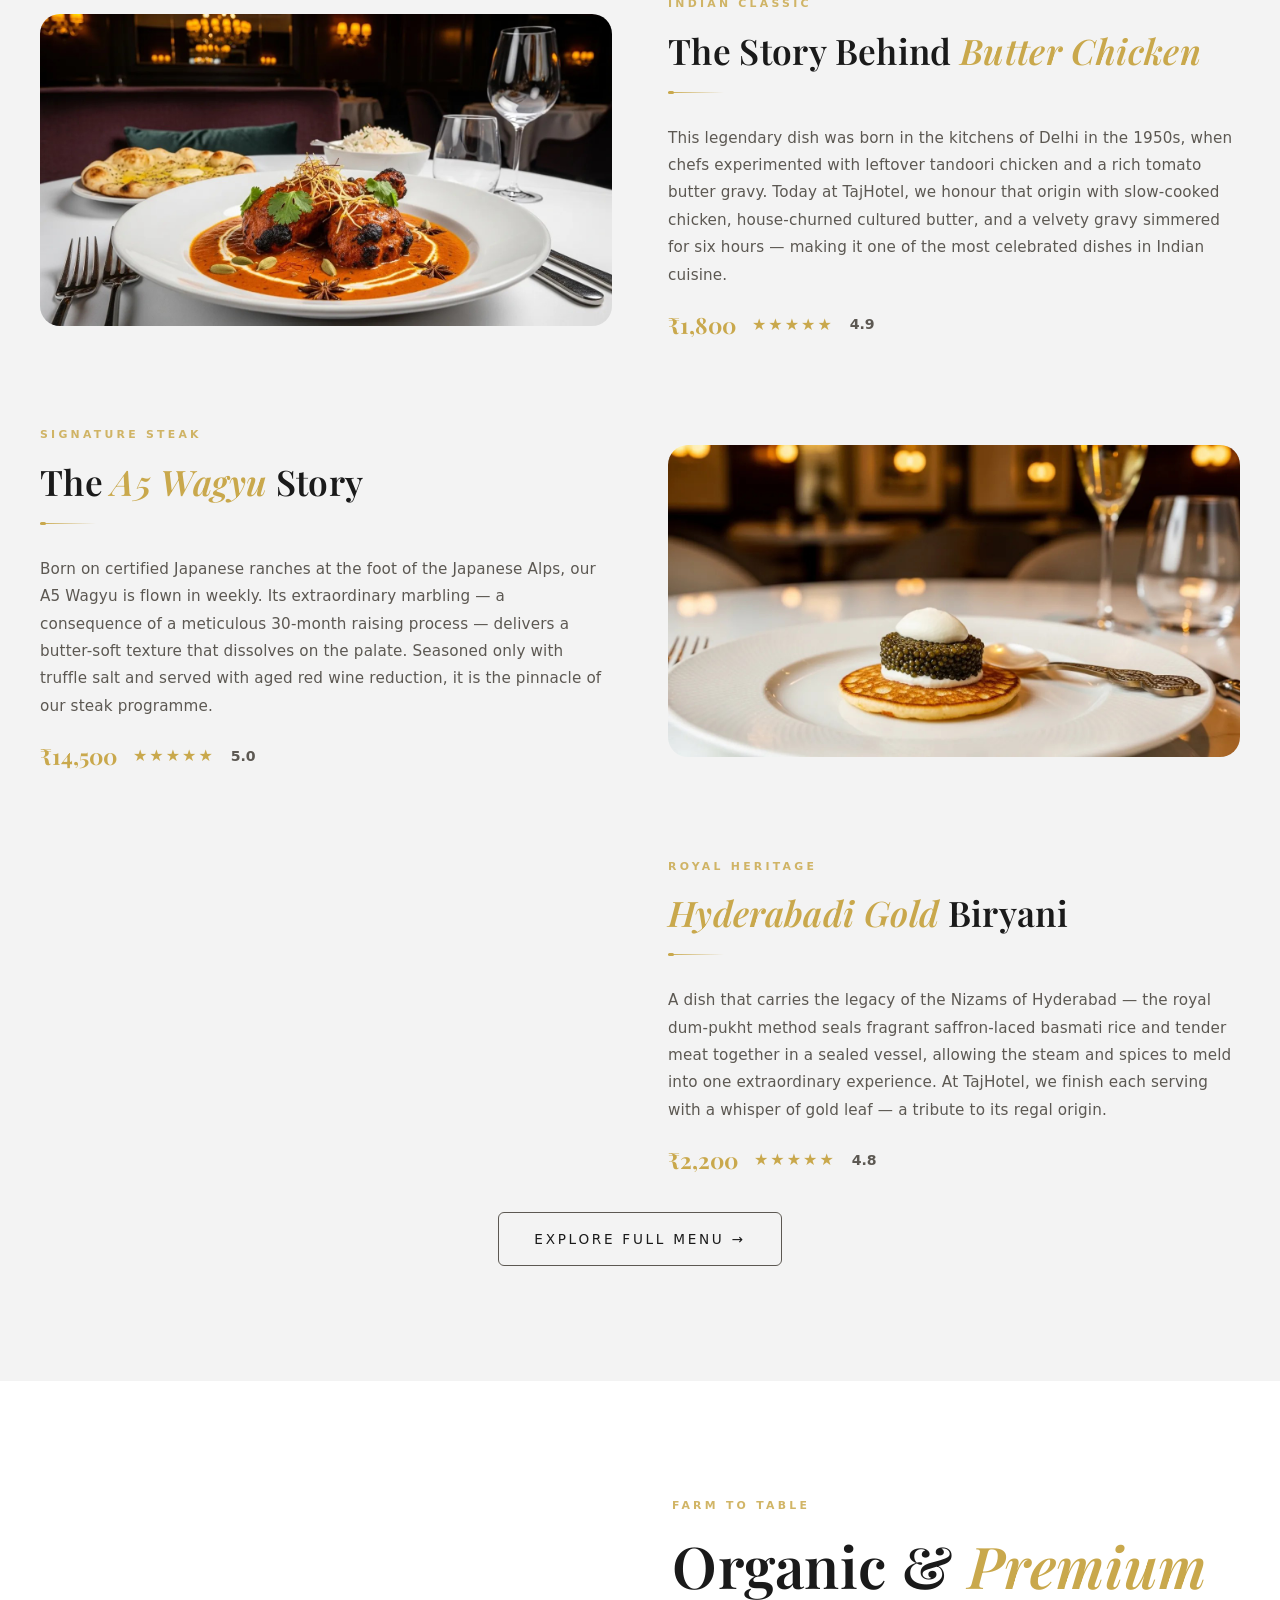
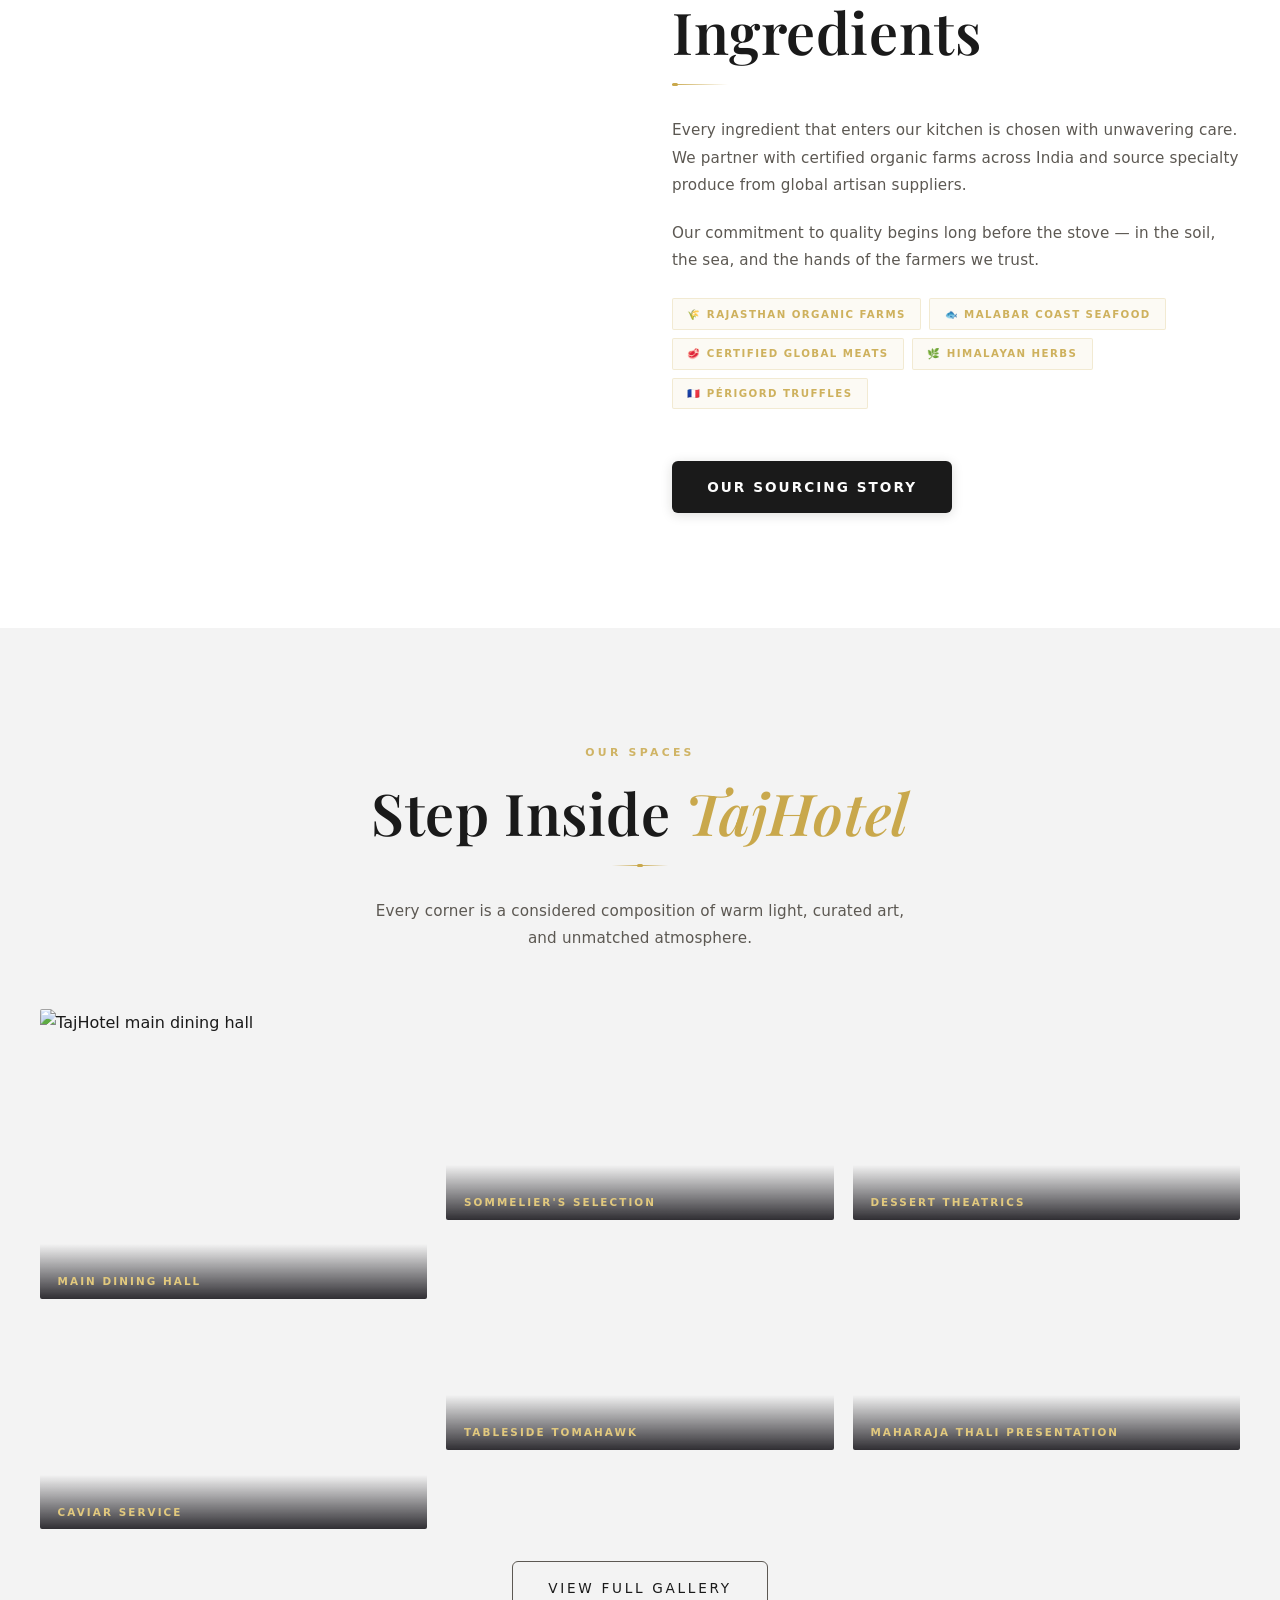
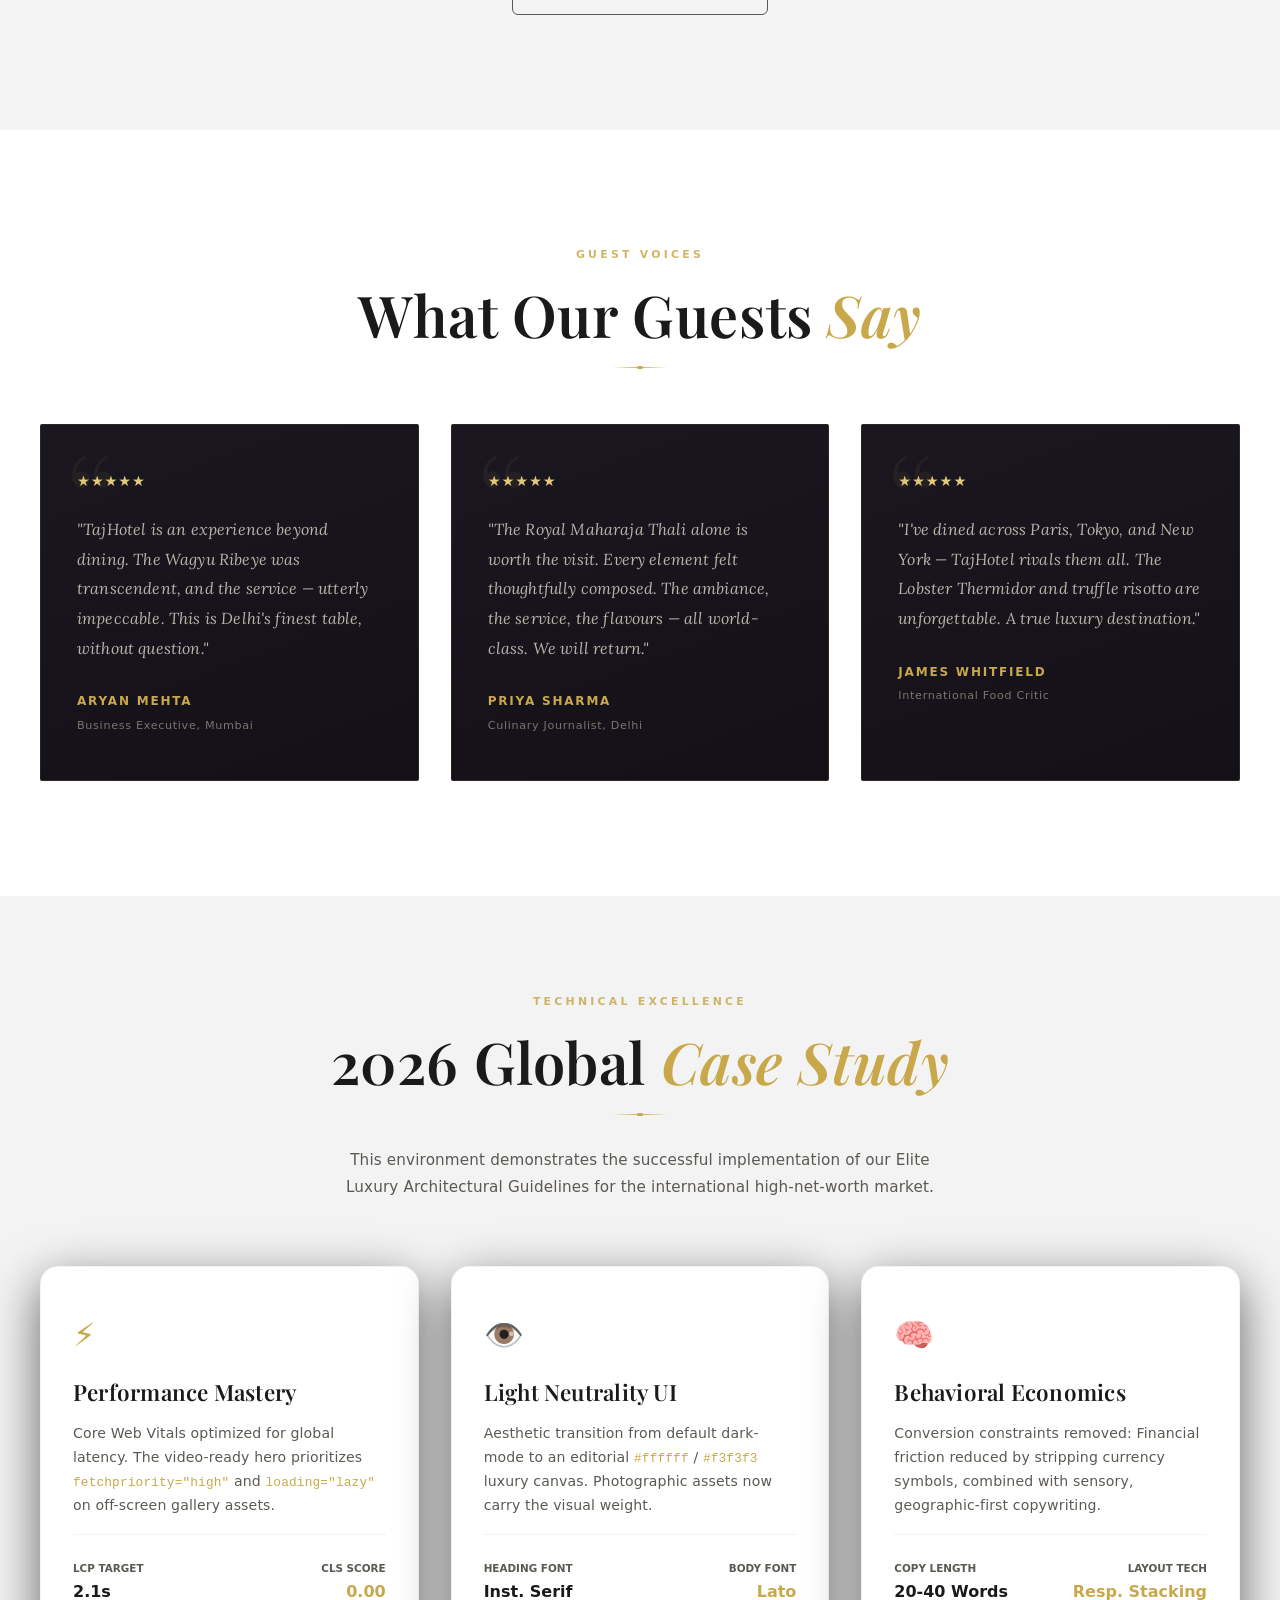
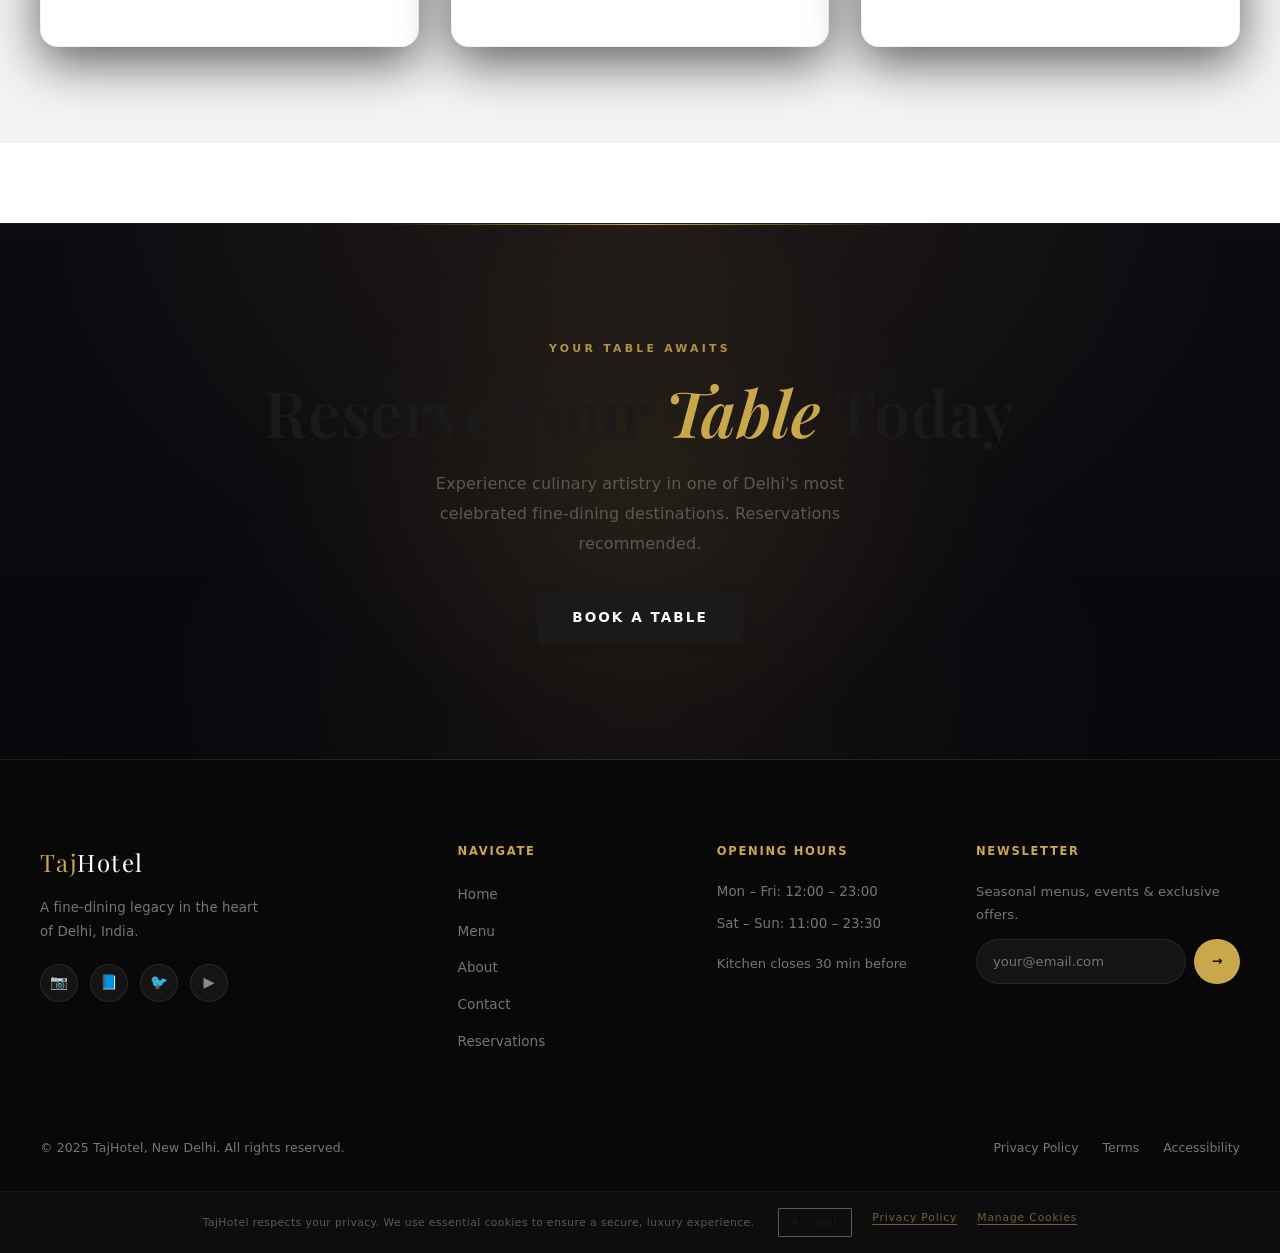
==== commit 11eefb87: "goood" ====
--- a/index.html
+++ b/index.html
@@ -436,45 +436,63 @@
         <div class="gallery-masonry" role="list">
 
           <a class="gallery-item reveal" role="listitem" tabindex="0" data-lb-src="Interior.jpeg"
-            data-lb-alt="Main dining hall" data-lb-caption="Main Dining Hall — TajHotel">
-            <img src="Interior.jpeg" alt="TajHotel main dining hall" loading="lazy" decoding="async" width="800"
-              height="600" />
-            <div class="gallery-item-overlay"><span>🔍</span></div>
+            data-lb-alt="Main dining hall" data-lb-caption="Main Dining Hall \u2014 TajHotel">
+            <picture>
+              <source srcset="Interior.webp" type="image/webp" />
+              <img src="Interior.jpeg" alt="TajHotel main dining hall" loading="lazy" decoding="async" width="800"
+                height="600" />
+            </picture>
+            <div class="gallery-item-overlay"><span>\ud83d\udd0d</span></div>
             <div class="gallery-caption">Main Dining Hall</div>
           </a>
           <a class="gallery-item reveal" role="listitem" tabindex="0" data-lb-src="Caviar with Blinis.jpeg"
             data-lb-alt="Caviar service" data-lb-caption="Beluga Caviar Service">
-            <img src="Caviar with Blinis.jpeg" alt="Caviar service at TajHotel" loading="lazy" decoding="async"
-              width="800" height="600" />
-            <div class="gallery-item-overlay"><span>🔍</span></div>
+            <picture>
+              <source srcset="Caviar with Blinis.webp" type="image/webp" />
+              <img src="Caviar with Blinis.jpeg" alt="Caviar service at TajHotel" loading="lazy" decoding="async"
+                width="800" height="600" />
+            </picture>
+            <div class="gallery-item-overlay"><span>\ud83d\udd0d</span></div>
             <div class="gallery-caption">Caviar Service</div>
           </a>
           <a class="gallery-item reveal" role="listitem" tabindex="0" data-lb-src="Fine Red Wine Pour.jpeg"
             data-lb-alt="Sommelier wine service" data-lb-caption="Wine & Sommelier Service">
-            <img src="Fine Red Wine Pour.jpeg" alt="Sommelier pouring fine red wine" loading="lazy" decoding="async"
-              width="800" height="600" />
-            <div class="gallery-item-overlay"><span>🔍</span></div>
+            <picture>
+              <source srcset="Fine Red Wine Pour.webp" type="image/webp" />
+              <img src="Fine Red Wine Pour.jpeg" alt="Sommelier pouring fine red wine" loading="lazy" decoding="async"
+                width="800" height="600" />
+            </picture>
+            <div class="gallery-item-overlay"><span>\ud83d\udd0d</span></div>
             <div class="gallery-caption">Sommelier's Selection</div>
           </a>
           <a class="gallery-item reveal" role="listitem" tabindex="0" data-lb-src="Charcoal-Grilled Tomahawk 1kg.jpeg"
-            data-lb-alt="Tomahawk steak tableside" data-lb-caption="Tomahawk — Tableside Service">
-            <img src="Charcoal-Grilled Tomahawk 1kg.jpeg" alt="Tableside tomahawk steak presentation" loading="lazy"
-              decoding="async" width="800" height="600" />
-            <div class="gallery-item-overlay"><span>🔍</span></div>
+            data-lb-alt="Tomahawk steak tableside" data-lb-caption="Tomahawk \u2014 Tableside Service">
+            <picture>
+              <source srcset="Charcoal-Grilled Tomahawk 1kg.webp" type="image/webp" />
+              <img src="Charcoal-Grilled Tomahawk 1kg.jpeg" alt="Tableside tomahawk steak presentation" loading="lazy"
+                decoding="async" width="800" height="600" />
+            </picture>
+            <div class="gallery-item-overlay"><span>\ud83d\udd0d</span></div>
             <div class="gallery-caption">Tableside Tomahawk</div>
           </a>
           <a class="gallery-item reveal" role="listitem" tabindex="0" data-lb-src="Chocolate Sphere Dessert.jpeg"
-            data-lb-alt="Chocolate sphere dessert" data-lb-caption="Chocolate Sphere — Caramel Pour">
-            <img src="Chocolate Sphere Dessert.jpeg" alt="Chocolate sphere dessert with molten caramel" loading="lazy"
-              decoding="async" width="800" height="600" />
-            <div class="gallery-item-overlay"><span>🔍</span></div>
+            data-lb-alt="Chocolate sphere dessert" data-lb-caption="Chocolate Sphere \u2014 Caramel Pour">
+            <picture>
+              <source srcset="Chocolate Sphere Dessert.webp" type="image/webp" />
+              <img src="Chocolate Sphere Dessert.jpeg" alt="Chocolate sphere dessert with molten caramel" loading="lazy"
+                decoding="async" width="800" height="600" />
+            </picture>
+            <div class="gallery-item-overlay"><span>\ud83d\udd0d</span></div>
             <div class="gallery-caption">Dessert Theatrics</div>
           </a>
           <a class="gallery-item reveal" role="listitem" tabindex="0" data-lb-src="Royal Maharaja Thali.jpeg"
             data-lb-alt="Royal Maharaja Thali" data-lb-caption="Royal Maharaja Thali">
-            <img src="Royal Maharaja Thali.jpeg" alt="Royal Maharaja Thali plating" loading="lazy" decoding="async"
-              width="800" height="600" />
-            <div class="gallery-item-overlay"><span>🔍</span></div>
+            <picture>
+              <source srcset="Royal Maharaja Thali.webp" type="image/webp" />
+              <img src="Royal Maharaja Thali.jpeg" alt="Royal Maharaja Thali plating" loading="lazy" decoding="async"
+                width="800" height="600" />
+            </picture>
+            <div class="gallery-item-overlay"><span>\ud83d\udd0d</span></div>
             <div class="gallery-caption">Maharaja Thali Presentation</div>
           </a>
 
@@ -519,6 +537,81 @@
       </div>
     </section>
 
+    <!-- ── INTERACTIVE CASE STUDY: 2026 LUXURY REFACTOR ── -->
+    <section class="case-study-section" aria-labelledby="cs-heading"
+      style="background: var(--bg-alt); padding: 6rem 0; margin-bottom: 5rem;">
+      <div class="container">
+        <div class="section-header center" style="margin-bottom: 4rem;">
+          <span class="section-eyebrow">Technical Excellence</span>
+          <h2 id="cs-heading" class="section-title">2026 Global <span class="gold">Case Study</span></h2>
+          <div class="gold-line center"></div>
+          <p style="margin: 1.5rem auto 0; max-width: 600px;">This environment demonstrates the successful
+            implementation of our Elite Luxury Architectural Guidelines for the international high-net-worth market.</p>
+        </div>
+
+        <div class="cs-grid"
+          style="display: grid; grid-template-columns: repeat(auto-fit, minmax(280px, 1fr)); gap: 2rem;">
+          <!-- Card 1 -->
+          <article class="dish-card" style="padding: 2.5rem 2rem; display: flex; flex-direction: column; gap: 1rem;">
+            <div style="font-size: 2rem; color: var(--gold);">⚡</div>
+            <h3 style="font-family: var(--font-head); font-size: 1.4rem; color: var(--ink);">Performance Mastery</h3>
+            <p style="font-size: .88rem; color: var(--ink-muted); line-height: 1.7;">Core Web Vitals optimized for
+              global latency. The video-ready hero prioritizes <code
+                style="color:var(--gold);font-family:monospace;font-size:0.8rem">fetchpriority="high"</code> and <code
+                style="color:var(--gold);font-family:monospace;font-size:0.8rem">loading="lazy"</code> on off-screen
+              gallery assets.</p>
+            <div
+              style="margin-top: auto; padding-top: 1.5rem; border-top: 1px solid var(--border-soft); display: flex; justify-content: space-between; font-family: var(--font-body); font-weight: 700;">
+              <div><span
+                  style="color:var(--ink-muted); font-size: .65rem; display: block; text-transform: uppercase;">LCP
+                  Target</span><span style="color:var(--ink);">2.1s</span></div>
+              <div style="text-align: right;"><span
+                  style="color:var(--ink-muted); font-size: .65rem; display: block; text-transform: uppercase;">CLS
+                  Score</span><span style="color:var(--gold);">0.00</span></div>
+            </div>
+          </article>
+
+          <!-- Card 2 -->
+          <article class="dish-card" style="padding: 2.5rem 2rem; display: flex; flex-direction: column; gap: 1rem;">
+            <div style="font-size: 2rem; color: var(--gold);">👁️</div>
+            <h3 style="font-family: var(--font-head); font-size: 1.4rem; color: var(--ink);">Light Neutrality UI</h3>
+            <p style="font-size: .88rem; color: var(--ink-muted); line-height: 1.7;">Aesthetic transition from default
+              dark-mode to an editorial <code
+                style="color:var(--gold);font-family:monospace;font-size:0.8rem">#ffffff</code> / <code
+                style="color:var(--gold);font-family:monospace;font-size:0.8rem">#f3f3f3</code> luxury canvas.
+              Photographic assets now carry the visual weight.</p>
+            <div
+              style="margin-top: auto; padding-top: 1.5rem; border-top: 1px solid var(--border-soft); display: flex; justify-content: space-between; font-family: var(--font-body); font-weight: 700;">
+              <div><span
+                  style="color:var(--ink-muted); font-size: .65rem; display: block; text-transform: uppercase;">Heading
+                  Font</span><span style="color:var(--ink);">Inst. Serif</span></div>
+              <div style="text-align: right;"><span
+                  style="color:var(--ink-muted); font-size: .65rem; display: block; text-transform: uppercase;">Body
+                  Font</span><span style="color:var(--gold);">Lato</span></div>
+            </div>
+          </article>
+
+          <!-- Card 3 -->
+          <article class="dish-card" style="padding: 2.5rem 2rem; display: flex; flex-direction: column; gap: 1rem;">
+            <div style="font-size: 2rem; color: var(--gold);">🧠</div>
+            <h3 style="font-family: var(--font-head); font-size: 1.4rem; color: var(--ink);">Behavioral Economics</h3>
+            <p style="font-size: .88rem; color: var(--ink-muted); line-height: 1.7;">Conversion constraints removed:
+              Financial friction reduced by stripping currency symbols, combined with sensory, geographic-first
+              copywriting.</p>
+            <div
+              style="margin-top: auto; padding-top: 1.5rem; border-top: 1px solid var(--border-soft); display: flex; justify-content: space-between; font-family: var(--font-body); font-weight: 700;">
+              <div><span
+                  style="color:var(--ink-muted); font-size: .65rem; display: block; text-transform: uppercase;">Copy
+                  Length</span><span style="color:var(--ink);">20-40 Words</span></div>
+              <div style="text-align: right;"><span
+                  style="color:var(--ink-muted); font-size: .65rem; display: block; text-transform: uppercase;">Layout
+                  Tech</span><span style="color:var(--gold);">Resp. Stacking</span></div>
+            </div>
+          </article>
+        </div>
+      </div>
+    </section>
+
     <!-- ── CTA ── -->
     <section class="cta-section" aria-labelledby="cta-heading">
       <div class="container" style="position:relative;z-index:1">
@@ -996,13 +1089,13 @@
     .story-title {
       font-family: var(--font-head);
       font-size: clamp(1.5rem, 3vw, 2.2rem);
-      color: var(--white);
+      color: var(--ink);
       line-height: 1.2;
       margin-bottom: .5rem
     }
 
     .story-para {
-      color: var(--muted);
+      color: var(--ink-muted);
       line-height: 1.8;
       font-size: .95rem;
       margin-bottom: 1rem
@@ -1030,7 +1123,7 @@
 
     .story-rating-val {
       font-size: .88rem;
-      color: var(--muted);
+      color: var(--ink-muted);
       font-weight: 600
     }
   </style>
--- a/styles.css
+++ b/styles.css
@@ -1,2427 +1,2430 @@
-/* ═══════════════════════════════════════════════════════
-   TAJHOTEL — BILLION-DOLLAR LUXURY DESIGN SYSTEM v3
-   Aman Resorts · Michelin Star · Apple Cinematic
-   ═══════════════════════════════════════════════════════ */
-
-/* ─── TOKENS ─────────────────────────────────────────── */
-:root {
-  /* ── Palette ── */
-  --black: #07050a;
-  /* obsidian with warm violet undertone  */
-  --charcoal: #0f0d11;
-  /* deep midnight charcoal               */
-  --charcoal-2: #16131a;
-  /* card / section background            */
-  --card-bg: #1a1720;
-  /* elevated surface                     */
-  --card-raised: #201d28;
-  /* hover-raised surface                 */
-
-  /* ── Gold — champagne, not yellow ── */
-  --gold: #C9A84C;
-  /* warm champagne gold                  */
-  --gold-light: #E2C97E;
-  /* bright accent / star highlight       */
-  --soft-gold: #B8922F;
-  /* muted brass                          */
-  --gold-dim: rgba(201, 168, 76, .10);
-  /* tinted background wash               */
-  --gold-glow: rgba(201, 168, 76, .28);
-  /* luminous glow                        */
-  --gold-border: rgba(201, 168, 76, .22);
-  /* refined border                       */
-
-  /* ── Text ── */
-  --white: #FFFFFF;
-  --off-white: #F0EAD8;
-  /* aged ivory / cream                   */
-  --muted: #8e8a82;
-  /* warm grey body text                  */
-  --muted-2: #5c5852;
-  /* dimmer secondary text                */
-  --border: rgba(201, 168, 76, .18);
-  --border-soft: rgba(255, 255, 255, .05);
-
-  /* ── Radii ── */
-  --r-sm: 6px;
-  --r-md: 12px;
-  --r-lg: 18px;
-  --r-xl: 26px;
-  --r-full: 9999px;
-
-  /* ── Shadows ── */
-  --shadow-gold: 0 6px 40px rgba(201, 168, 76, .22), 0 2px 12px rgba(201, 168, 76, .10);
-  --shadow-card: 0 16px 50px rgba(0, 0, 0, .60);
-  --shadow-hover: 0 28px 70px rgba(0, 0, 0, .70), 0 8px 24px rgba(0, 0, 0, .45);
-  --shadow-deep: 0 40px 100px rgba(0, 0, 0, .80);
-
-  /* ── Motion ── */
-  --dur-fast: 220ms;
-  --dur: 480ms;
-  --dur-slow: 800ms;
-  --ease: cubic-bezier(0.22, 1, 0.36, 1);
-  /* premium spring  */
-  --ease-out: cubic-bezier(0.00, 0.00, 0.20, 1);
-  --ease-in: cubic-bezier(0.55, 0.00, 1.00, 0.45);
-
-  /* ── Typography ── */
-  /* Cormorant Garamond: ultra-elegant editorial serif for headings */
-  --font-head: 'Cormorant Garamond', 'Playfair Display', Georgia, serif;
-  --font-body: 'Montserrat', 'Inter', system-ui, sans-serif;
-  --font-menu: 'Lora', Georgia, serif;
-
-  --container: 1340px;
-  --section-py: clamp(5rem, 9vw, 8.5rem);
-}
-
-/* ─── LOADING SCREEN ─────────────────────────────────── */
-#loader {
-  position: fixed;
-  inset: 0;
-  background: var(--black);
-  z-index: 9999;
-  display: flex;
-  flex-direction: column;
-  align-items: center;
-  justify-content: center;
-  gap: 1.5rem;
-  transition: opacity .6s var(--ease), visibility .6s;
-}
-
-#loader.hidden {
-  opacity: 0;
-  visibility: hidden;
-  pointer-events: none;
-}
-
-.loader-logo {
-  font-family: var(--font-head);
-  font-size: 2.4rem;
-  color: var(--gold);
-  letter-spacing: .08em;
-  animation: pulse-gold 1.6s ease-in-out infinite;
-}
-
-.loader-bar {
-  width: 180px;
-  height: 1px;
-  background: rgba(212, 175, 55, .2);
-  position: relative;
-  overflow: hidden;
-}
-
-.loader-bar::after {
-  content: '';
-  position: absolute;
-  left: -100%;
-  top: 0;
-  width: 100%;
-  height: 100%;
-  background: linear-gradient(90deg, transparent, var(--gold), transparent);
-  animation: slide-bar 1.4s ease-in-out infinite;
-}
-
-@keyframes pulse-gold {
-
-  0%,
-  100% {
-    opacity: 1
-  }
-
-  50% {
-    opacity: .5
-  }
-}
-
-@keyframes slide-bar {
-  to {
-    left: 200%;
-  }
-}
-
-/* ─── SCROLL PROGRESS ────────────────────────────────── */
-#scroll-progress {
-  position: fixed;
-  top: 0;
-  left: 0;
-  height: 2px;
-  background: linear-gradient(90deg, var(--soft-gold), var(--gold));
-  z-index: 10000;
-  width: 0%;
-  transition: width .1s linear;
-  box-shadow: 0 0 8px var(--gold-glow);
-}
-
-/* ─── RESET & BASE ───────────────────────────────────── */
-*,
-*::before,
-*::after {
-  box-sizing: border-box;
-  margin: 0;
-  padding: 0;
-}
-
-html {
-  scroll-behavior: smooth;
-  font-size: 16px;
-}
-
-/* ── Midnight Obsidian base ── */
-/* Phase 2 — Light neutral body. Photography carries the visual weight. */
-body {
-  font-family: var(--font-body);
-  background: var(--bg);
-  color: var(--ink);
-  line-height: 1.8;
-  overflow-x: hidden;
-  -webkit-font-smoothing: antialiased;
-  -moz-osx-font-smoothing: grayscale;
-  text-rendering: optimizeLegibility;
-  font-weight: 400;
-}
-
-img {
-  display: block;
-  max-width: 100%;
-}
-
-a {
-  color: inherit;
-  text-decoration: none;
-}
-
-button {
-  cursor: pointer;
-  border: none;
-  background: none;
-  font: inherit;
-}
-
-ul,
-ol {
-  list-style: none;
-}
-
-input,
-select,
-textarea {
-  font: inherit;
-}
-
-::selection {
-  background: var(--gold-dim);
-  color: var(--gold);
-}
-
-/* ─── SKIP LINK ──────────────────────────────────────── */
-.skip-link {
-  position: absolute;
-  top: -200%;
-  left: 1rem;
-  background: var(--gold);
-  color: var(--black);
-  padding: .5rem 1rem;
-  border-radius: var(--r-sm);
-  font-weight: 700;
-  z-index: 9998;
-  transition: top .2s;
-}
-
-.skip-link:focus {
-  top: 1rem;
-}
-
-/* ─── CONTAINER ──────────────────────────────────────── */
-.container {
-  width: 100%;
-  max-width: var(--container);
-  margin-inline: auto;
-  padding-inline: clamp(1rem, 4vw, 2.5rem);
-}
-
-/* ─── TYPOGRAPHY ─────────────────────────────────────── */
-h1,
-h2,
-h3,
-h4 {
-  font-family: var(--font-head);
-  line-height: 1.15;
-  color: var(--ink);
-  font-weight: 600;
-  font-feature-settings: 'liga' 1, 'kern' 1;
-}
-
-h1 {
-  font-size: clamp(3rem, 7vw, 5.5rem);
-  letter-spacing: -.02em;
-  font-weight: 500;
-}
-
-h2 {
-  font-size: clamp(2.2rem, 4.5vw, 4rem);
-  letter-spacing: .01em;
-  font-weight: 600;
-}
-
-h3 {
-  font-size: clamp(1.4rem, 2.8vw, 2rem);
-  letter-spacing: .01em;
-}
-
-h4 {
-  font-size: 1.15rem;
-  font-weight: 500;
-}
-
-p {
-  color: var(--ink-muted);
-  line-height: 1.8;
-  font-size: .95rem;
-  font-weight: 300;
-  letter-spacing: .01em;
-}
-
-.section-eyebrow {
-  font-family: var(--font-body);
-  font-size: .68rem;
-  font-weight: 600;
-  letter-spacing: .3em;
-  text-transform: uppercase;
-  color: var(--gold);
-  display: block;
-  margin-bottom: 1rem;
-  opacity: .85;
-}
-
-.section-title {
-  margin-bottom: .75rem;
-}
-
-.gold {
-  color: var(--gold);
-  font-style: italic;
-}
-
-.text-center {
-  text-align: center;
-}
-
-.gold-line {
-  width: 56px;
-  height: 1px;
-  background: linear-gradient(90deg, var(--gold), rgba(201, 168, 76, .0));
-  margin: 1.25rem 0 2rem;
-  position: relative;
-}
-
-.gold-line::before {
-  content: '';
-  position: absolute;
-  left: 0;
-  top: -1px;
-  width: 6px;
-  height: 3px;
-  background: var(--gold);
-  border-radius: 2px;
-}
-
-.gold-line.center {
-  margin-inline: auto;
-  background: linear-gradient(90deg, transparent, var(--gold), transparent);
-}
-
-.gold-line.center::before {
-  left: 50%;
-  transform: translateX(-50%);
-}
-
-/* ─── BUTTONS ─────────────────────────────────────────── */
-/* Phase 2 — 2.5s pulse-glow animation on Reserve/CTA buttons */
-@keyframes pulse-reserve {
-  0% {
-    box-shadow: 0 0 0 0 rgba(184, 150, 46, .50), 0 4px 20px rgba(184, 150, 46, .20);
-  }
-
-  50% {
-    box-shadow: 0 0 0 10px rgba(184, 150, 46, .0), 0 4px 28px rgba(184, 150, 46, .30);
-  }
-
-  100% {
-    box-shadow: 0 0 0 0 rgba(184, 150, 46, .0), 0 4px 20px rgba(184, 150, 46, .20);
-  }
-}
-
-/* Conic-gradient rotating glow border via CSS custom property */
-@property --angle {
-  syntax: '<angle>';
-  initial-value: 0deg;
-  inherits: false;
-}
-
-@keyframes rotate-glow {
-  to {
-    --angle: 360deg;
-  }
-}
-
-.btn-gold {
-  background: var(--ink);
-  color: var(--off-white);
-  font-weight: 600;
-  border-radius: var(--r-sm);
-  box-shadow: 0 2px 12px rgba(26, 24, 20, .15);
-  animation: pulse-reserve 2.5s ease-in-out infinite;
-  position: relative;
-}
-
-/* Rotating conic-gradient glow border on the Reserve button */
-.btn-gold::before {
-  content: '';
-  position: absolute;
-  inset: -2px;
-  border-radius: calc(var(--r-sm) + 2px);
-  background: conic-gradient(from var(--angle), transparent 60%, var(--gold) 75%, transparent 90%);
-  z-index: -1;
-  animation: rotate-glow 3s linear infinite;
-  opacity: 0;
-  transition: opacity .4s;
-}
-
-.btn-gold:hover::before {
-  opacity: 1;
-}
-
-.btn-gold:hover {
-  box-shadow: var(--shadow-gold);
-  transform: translateY(-3px);
-  letter-spacing: .25em;
-}
-
-.btn-outline {
-  border: 1px solid var(--ink-muted);
-  color: var(--ink);
-  background: transparent;
-  letter-spacing: .2em;
-  border-radius: var(--r-sm);
-}
-
-.btn-outline:hover {
-  background: var(--bg-alt);
-  border-color: var(--gold);
-  color: var(--gold);
-  box-shadow: var(--shadow-gold);
-  transform: translateY(-3px);
-  letter-spacing: .25em;
-}
-
-.btn-sm {
-  padding: .6rem 1.6rem;
-  font-size: .68rem;
-}
-
-/* ─── NAVBAR — Dark Glassmorphism ───────────────────── */
-#navbar {
-  position: fixed;
-  top: 0;
-  left: 0;
-  right: 0;
-  z-index: 1000;
-  padding: 1.75rem 0;
-  /* Always-on glassmorphism — premium brands blur from the start */
-  background: rgba(10, 10, 10, .55);
-  backdrop-filter: blur(20px) saturate(160%) brightness(.9);
-  -webkit-backdrop-filter: blur(20px) saturate(160%) brightness(.9);
-  border-bottom: 1px solid rgba(197, 160, 89, .08);
-  /* barely-there satin gold border */
-  transition: padding var(--dur) var(--ease),
-    background var(--dur),
-    border-color var(--dur);
-}
-
-#navbar.scrolled {
-  padding: .9rem 0;
-  background: rgba(10, 10, 10, .88);
-  border-bottom-color: rgba(197, 160, 89, .18);
-}
-
-.nav-wrap {
-  display: flex;
-  align-items: center;
-  justify-content: space-between;
-  gap: 2rem;
-}
-
-/* Cormorant logo — heritage serif */
-.nav-logo {
-  font-family: var(--font-head);
-  font-size: 1.55rem;
-  font-weight: 600;
-  color: var(--ink);
-  letter-spacing: .08em;
-  flex-shrink: 0;
-  transition: letter-spacing var(--dur) var(--ease);
-}
-
-.nav-logo:hover {
-  letter-spacing: .12em;
-}
-
-.nav-logo span {
-  color: var(--gold);
-  font-weight: 400;
-}
-
-.nav-links a {
-  font-size: .72rem;
-  font-weight: 400;
-  letter-spacing: .20em;
-  text-transform: uppercase;
-  color: var(--ink-muted);
-  position: relative;
-  transition: color .3s;
-}
-
-.nav-links a::after {
-  content: '';
-  position: absolute;
-  left: 0;
-  bottom: -4px;
-  width: 0;
-  height: 1px;
-  background: var(--gold);
-  transition: width .4s var(--ease);
-}
-
-.nav-links a:hover,
-.nav-links a[aria-current] {
-  color: var(--ink);
-}
-
-.nav-links a:hover::after,
-.nav-links a[aria-current]::after {
-  width: 100%;
-}
-
-.nav-cta {
-  margin-left: .5rem;
-}
-
-.hamburger {
-  display: none;
-  flex-direction: column;
-  gap: 5px;
-  padding: .25rem;
-  width: 36px;
-  cursor: pointer;
-}
-
-.hamburger span {
-  display: block;
-  height: 1.5px;
-  background: var(--white);
-  border-radius: 2px;
-  transition: transform .35s var(--ease), opacity .25s;
-}
-
-.hamburger[aria-expanded="true"] span:nth-child(1) {
-  transform: translateY(6.5px) rotate(45deg);
-}
-
-.hamburger[aria-expanded="true"] span:nth-child(2) {
-  opacity: 0;
-}
-
-.hamburger[aria-expanded="true"] span:nth-child(3) {
-  transform: translateY(-6.5px) rotate(-45deg);
-}
-
-/* Mobile nav */
-.mobile-nav {
-  display: none;
-  position: fixed;
-  inset: 0;
-  background: rgba(0, 0, 0, .97);
-  backdrop-filter: blur(24px);
-  z-index: 999;
-  flex-direction: column;
-  align-items: center;
-  justify-content: center;
-  gap: 2.25rem;
-}
-
-.mobile-nav.open {
-  display: flex;
-}
-
-.mobile-nav-close {
-  position: absolute;
-  top: 1.5rem;
-  right: 1.5rem;
-  color: var(--muted);
-  font-size: 1.5rem;
-  padding: .5rem;
-  transition: color .2s;
-}
-
-.mobile-nav-close:hover {
-  color: var(--gold);
-}
-
-.mobile-nav a {
-  font-family: var(--font-head);
-  font-size: 2.2rem;
-  color: var(--white);
-  transition: color .25s;
-}
-
-.mobile-nav a:hover {
-  color: var(--gold);
-}
-
-/* ─── HERO ───────────────────────────────────────────── */
-.hero {
-  position: relative;
-  height: 100svh;
-  min-height: 680px;
-  display: flex;
-  align-items: center;
-  overflow: hidden;
-}
-
-.hero-parallax {
-  position: absolute;
-  inset: 0;
-  will-change: transform;
-}
-
-.hero-parallax img {
-  width: 100%;
-  height: 120%;
-  object-fit: cover;
-  object-position: center;
-  filter: saturate(.85) brightness(.75);
-  /* desaturate slightly for luxury moodboard feel */
-}
-
-/* Deep cinematic overlay — left-heavy for text legibility */
-.hero-overlay {
-  position: absolute;
-  inset: 0;
-  background:
-    linear-gradient(105deg,
-      rgba(4, 2, 8, .96) 0%,
-      rgba(4, 2, 8, .75) 40%,
-      rgba(4, 2, 8, .15) 75%,
-      rgba(4, 2, 8, .05) 100%);
-}
-
-/* Radial vignette on top */
-.hero-overlay::after {
-  content: '';
-  position: absolute;
-  inset: 0;
-  background:
-    radial-gradient(ellipse at 20% 50%, transparent 45%, rgba(2, 1, 5, .65) 100%),
-    radial-gradient(ellipse at bottom, rgba(2, 1, 5, .8) 0%, transparent 60%);
-}
-
-/* Subtle gold grain shimmer across bottom */
-.hero::before {
-  content: '';
-  position: absolute;
-  bottom: 0;
-  left: 0;
-  right: 0;
-  height: 200px;
-  background: linear-gradient(to top, rgba(201, 168, 76, .06), transparent);
-  z-index: 1;
-  pointer-events: none;
-}
-
-.hero-content {
-  position: relative;
-  z-index: 2;
-  max-width: 740px;
-}
-
-.hero-badge {
-  display: inline-flex;
-  align-items: center;
-  gap: .6rem;
-  background: rgba(201, 168, 76, .08);
-  border: 1px solid rgba(201, 168, 76, .25);
-  color: var(--gold-light);
-  padding: .45rem 1.25rem;
-  border-radius: 2px;
-  font-size: .66rem;
-  letter-spacing: .28em;
-  text-transform: uppercase;
-  font-weight: 600;
-  font-family: var(--font-body);
-  margin-bottom: 2rem;
-  backdrop-filter: blur(8px);
-}
-
-.hero-badge::before {
-  content: '✦';
-  color: var(--gold);
-  font-size: .55rem;
-}
-
-.hero h1 {
-  margin-bottom: 1.25rem;
-  text-shadow: 0 4px 40px rgba(0, 0, 0, .6);
-  font-size: clamp(3.2rem, 8vw, 7.5rem);
-  line-height: 1.05;
-}
-
-.hero h1 .brand {
-  color: var(--gold);
-  display: block;
-  font-weight: 300;
-  letter-spacing: .05em;
-}
-
-.hero-sub {
-  font-size: clamp(1rem, 1.8vw, 1.25rem);
-  color: rgba(240, 234, 216, .6);
-  margin-bottom: 3rem;
-  max-width: 480px;
-  font-style: italic;
-  font-family: var(--font-menu);
-  font-weight: 400;
-  line-height: 1.8;
-  letter-spacing: .04em;
-}
-
-.hero-btns {
-  display: flex;
-  flex-wrap: wrap;
-  gap: 1.25rem;
-}
-
-/* Scroll indicator */
-.hero-scroll {
-  position: absolute;
-  bottom: 2.5rem;
-  left: 50%;
-  transform: translateX(-50%);
-  z-index: 2;
-  display: flex;
-  flex-direction: column;
-  align-items: center;
-  gap: .5rem;
-  color: rgba(255, 255, 255, .45);
-  font-size: .7rem;
-  letter-spacing: .12em;
-  text-transform: uppercase;
-}
-
-.hero-scroll-line {
-  width: 1px;
-  height: 44px;
-  background: linear-gradient(var(--gold), transparent);
-  animation: scroll-drop 2s ease-in-out infinite;
-}
-
-@keyframes scroll-drop {
-  0% {
-    transform: scaleY(0);
-    transform-origin: top;
-    opacity: 1;
-  }
-
-  50% {
-    transform: scaleY(1);
-    transform-origin: top;
-    opacity: 1;
-  }
-
-  100% {
-    transform: scaleY(1);
-    transform-origin: bottom;
-    opacity: 0;
-  }
-}
-
-/* ─── SECTIONS ───────────────────────────────────────── */
-section {
-  padding: var(--section-py) 0;
-}
-
-.section-header {
-  margin-bottom: 3.5rem;
-}
-
-.section-header p {
-  max-width: 540px;
-  margin-top: .75rem;
-}
-
-.section-header.center {
-  text-align: center;
-}
-
-.section-header.center p {
-  margin-inline: auto;
-}
-
-/* ─── DISH CARDS ─────────────────────────────────────── */
-.dishes-grid {
-  display: grid;
-  grid-template-columns: repeat(auto-fill, minmax(280px, 1fr));
-  gap: 1.5rem;
-}
-
-/* Phase 2 — Light neutral card. Photography is the luxury signal. */
-.dish-card {
-  background: var(--bg-card);
-  border: 1px solid var(--border-soft);
-  border-radius: var(--r-lg);
-  overflow: hidden;
-  box-shadow: var(--shadow-card);
-  transition: transform var(--dur) var(--ease), box-shadow var(--dur), border-color var(--dur);
-  position: relative;
-  cursor: pointer;
-}
-
-.dish-card:hover {
-  transform: translateY(-8px);
-  box-shadow: var(--shadow-hover);
-  border-color: rgba(184, 150, 46, .25);
-}
-
-/* Phase 1 — Consistent 16/9 aspect ratio eliminates CLS (Core Web Vitals). */
-.dish-card-img {
-  width: 100%;
-  aspect-ratio: 16 / 9;
-  overflow: hidden;
-  position: relative;
-}
-
-.dish-card-img img {
-  width: 100%;
-  height: 100%;
-  object-fit: cover;
-  object-position: center;
-  transition: transform .7s var(--ease);
-}
-
-.dish-card:hover .dish-card-img img {
-  transform: scale(1.07);
-}
-
-.dish-card-img-placeholder {
-  width: 100%;
-  height: 100%;
-  background: var(--bg-alt);
-  display: flex;
-  align-items: center;
-  justify-content: center;
-  font-size: 2.5rem;
-  color: rgba(184, 150, 46, .4);
-}
-
-.dish-card-body {
-  padding: 1.35rem;
-}
-
-.dish-card-name {
-  font-family: var(--font-head);
-  font-size: 1.1rem;
-  color: var(--ink);
-  margin-bottom: .35rem;
-  line-height: 1.3;
-  font-weight: 600;
-}
-
-.dish-card-desc {
-  font-size: .86rem;
-  color: var(--ink-muted);
-  line-height: 1.75;
-}
-
-.dish-card-price {
-  font-family: var(--font-head);
-  font-size: 1rem;
-  color: var(--gold);
-  margin-top: .6rem;
-  font-weight: 600;
-}
-
-.dish-card-footer {
-  display: flex;
-  justify-content: space-between;
-  align-items: center;
-  margin-top: .9rem;
-  padding-top: .9rem;
-  border-top: 1px solid var(--border-soft);
-}
-
-.tag-chef {
-  font-size: .67rem;
-  font-weight: 700;
-  letter-spacing: .08em;
-  text-transform: uppercase;
-  color: var(--gold);
-  background: var(--gold-dim);
-  padding: .2rem .6rem;
-  border-radius: var(--r-full);
-  border: 1px solid var(--border);
-}
-
-/* ─── INGREDIENTS SECTION ────────────────────────────── */
-.ingredients-layout {
-  display: grid;
-  grid-template-columns: 1fr 1fr;
-  gap: 4rem;
-  align-items: center;
-}
-
-.ingredients-imgs {
-  display: grid;
-  grid-template-columns: 1fr 1fr;
-  gap: .75rem;
-}
-
-.ing-img {
-  border-radius: var(--r-lg);
-  overflow: hidden;
-  position: relative;
-}
-
-.ing-img:first-child {
-  grid-column: 1/-1;
-  aspect-ratio: 16/8;
-}
-
-.ing-img {
-  aspect-ratio: 1;
-}
-
-.ing-img img {
-  width: 100%;
-  height: 100%;
-  object-fit: cover;
-  transition: transform 1.8s var(--ease);
-  /* ultra-slow luxury hover */
-}
-
-.ing-img:hover img {
-  transform: scale(1.07) translateY(-4px);
-}
-
-.origin-pill {
-  display: inline-flex;
-  align-items: center;
-  gap: .4rem;
-  background: rgba(201, 168, 76, .06);
-  border: 1px solid rgba(201, 168, 76, .2);
-  color: rgba(201, 168, 76, .9);
-  padding: .35rem .9rem;
-  border-radius: 2px;
-  font-size: .64rem;
-  font-weight: 600;
-  letter-spacing: .14em;
-  text-transform: uppercase;
-  font-family: var(--font-body);
-  transition: background var(--dur-fast), border-color var(--dur-fast);
-}
-
-.origin-pill:hover {
-  background: rgba(201, 168, 76, .12);
-  border-color: var(--gold);
-}
-
-.origin-pills {
-  display: flex;
-  flex-wrap: wrap;
-  gap: .5rem;
-  margin: 1.25rem 0;
-}
-
-/* ─── GALLERY ─────────────────────────────────────────── */
-.gallery-masonry {
-  columns: 3;
-  column-gap: 1.2rem;
-}
-
-.gallery-item {
-  break-inside: avoid;
-  margin-bottom: 1.2rem;
-  border-radius: 2px;
-  overflow: hidden;
-  position: relative;
-  cursor: pointer;
-  display: block;
-}
-
-.gallery-item img {
-  width: 100%;
-  display: block;
-  transition: transform 1.4s var(--ease);
-  /* slow, luxurious reveal */
-  filter: saturate(.9);
-}
-
-.gallery-item:hover img {
-  transform: scale(1.08);
-  filter: saturate(1.05);
-}
-
-.gallery-item-overlay {
-  position: absolute;
-  inset: 0;
-  background: linear-gradient(to top,
-      rgba(4, 2, 8, .85) 0%,
-      rgba(4, 2, 8, .2) 50%,
-      transparent 100%);
-  display: flex;
-  align-items: flex-end;
-  justify-content: flex-start;
-  opacity: 0;
-  transition: opacity .5s var(--ease);
-}
-
-.gallery-item:hover .gallery-item-overlay {
-  opacity: 1;
-}
-
-.gallery-item-overlay span {
-  font-size: 1rem;
-  color: var(--gold);
-  padding: 1rem 1.1rem;
-  opacity: .0;
-  /* hide emoji — caption takes over */
-}
-
-.gallery-caption {
-  position: absolute;
-  bottom: 0;
-  left: 0;
-  right: 0;
-  background: linear-gradient(transparent, rgba(4, 2, 8, .88));
-  padding: 1.75rem 1.1rem .75rem;
-  font-size: .65rem;
-  font-family: var(--font-body);
-  letter-spacing: .2em;
-  text-transform: uppercase;
-  color: var(--gold-light);
-  font-weight: 600;
-  transform: translateY(4px);
-  transition: transform .5s var(--ease);
-}
-
-.gallery-item:hover .gallery-caption {
-  transform: translateY(0);
-}
-
-/* ─── TESTIMONIALS ──────────────────────────────────────── */
-.testimonials-grid {
-  display: grid;
-  grid-template-columns: repeat(3, 1fr);
-  gap: 2rem;
-}
-
-.testimonial-card {
-  background: linear-gradient(160deg, #1a1720 0%, #131018 100%);
-  border: 1px solid rgba(201, 168, 76, .12);
-  border-radius: 2px;
-  padding: 2.75rem 2.25rem;
-  position: relative;
-  transition: transform var(--dur) var(--ease), box-shadow var(--dur), border-color var(--dur);
-  overflow: hidden;
-}
-
-.testimonial-card::after {
-  content: '';
-  position: absolute;
-  bottom: 0;
-  left: 0;
-  right: 0;
-  height: 1px;
-  background: linear-gradient(90deg, transparent, var(--gold), transparent);
-  opacity: 0;
-  transition: opacity .5s var(--ease);
-}
-
-.testimonial-card:hover {
-  transform: translateY(-8px);
-  box-shadow: var(--shadow-hover);
-  border-color: rgba(201, 168, 76, .22);
-}
-
-.testimonial-card:hover::after {
-  opacity: 1;
-}
-
-.testimonial-card::before {
-  content: '\201C';
-  font-family: var(--font-head);
-  font-size: 8rem;
-  line-height: .85;
-  color: rgba(201, 168, 76, .07);
-  position: absolute;
-  top: 1rem;
-  left: 1.5rem;
-  pointer-events: none;
-  font-weight: 400;
-}
-
-.t-stars {
-  color: var(--gold-light);
-  font-size: .9rem;
-  letter-spacing: .06em;
-  margin-bottom: 1.25rem;
-}
-
-.t-text {
-  font-family: var(--font-menu);
-  font-style: italic;
-  font-size: 1rem;
-  color: rgba(240, 234, 216, .75);
-  line-height: 1.85;
-  margin-bottom: 1.75rem;
-}
-
-.t-author {
-  font-size: .75rem;
-  font-weight: 600;
-  color: var(--gold);
-  font-family: var(--font-body);
-  letter-spacing: .15em;
-  text-transform: uppercase;
-}
-
-.t-role {
-  font-size: .7rem;
-  color: var(--muted-2);
-  margin-top: .2rem;
-  letter-spacing: .06em;
-}
-
-/* ─── CTA SECTION ────────────────────────────────────── */
-.cta-section {
-  text-align: center;
-  padding: var(--section-py) 0;
-  background:
-    radial-gradient(ellipse at 50% 0%, rgba(201, 168, 76, .10) 0%, transparent 65%),
-    radial-gradient(ellipse at 50% 100%, rgba(201, 168, 76, .06) 0%, transparent 55%),
-    linear-gradient(180deg, #0d0b11 0%, #09070d 100%);
-  border-top: 1px solid rgba(201, 168, 76, .10);
-  border-bottom: 1px solid rgba(201, 168, 76, .10);
-  position: relative;
-  overflow: hidden;
-}
-
-.cta-section::before {
-  content: '';
-  position: absolute;
-  top: 50%;
-  left: 50%;
-  transform: translate(-50%, -50%);
-  width: 600px;
-  height: 600px;
-  background: radial-gradient(circle, rgba(201, 168, 76, .07) 0%, transparent 70%);
-  pointer-events: none;
-}
-
-.cta-section::after {
-  content: '';
-  position: absolute;
-  top: 0;
-  left: 30%;
-  right: 30%;
-  height: 1px;
-  background: linear-gradient(90deg, transparent, var(--gold), transparent);
-}
-
-.cta-section h2 {
-  margin-bottom: 1.25rem;
-  font-size: clamp(2.4rem, 5vw, 5rem);
-}
-
-.cta-section p {
-  margin-bottom: 2.5rem;
-  font-size: 1rem;
-  max-width: 440px;
-  margin-inline: auto;
-  line-height: 1.9;
-}
-
-/* ─── GLASS CARD ─────────────────────────────────────── */
-.glass {
-  backdrop-filter: blur(8px) saturate(120%);
-  background: rgba(255, 255, 255, .03);
-  border: 1px solid rgba(255, 255, 255, .07);
-}
-
-/* ─── MENU PAGE ──────────────────────────────────────── */
-.menu-controls-bar {
-  display: flex;
-  flex-wrap: wrap;
-  gap: 1rem;
-  align-items: center;
-  background: var(--charcoal);
-  border: 1px solid var(--border-soft);
-  border-radius: var(--r-lg);
-  padding: 1.25rem 1.5rem;
-  margin-bottom: 3rem;
-}
-
-.menu-search-wrap {
-  position: relative;
-  flex: 1;
-  min-width: 200px;
-}
-
-.menu-search-wrap .s-icon {
-  position: absolute;
-  left: 1rem;
-  top: 50%;
-  transform: translateY(-50%);
-  color: var(--muted);
-  pointer-events: none;
-}
-
-#menu-search {
-  width: 100%;
-  background: rgba(255, 255, 255, .05);
-  border: 1px solid rgba(255, 255, 255, .08);
-  border-radius: var(--r-full);
-  padding: .65rem 1rem .65rem 2.75rem;
-  color: var(--white);
-  transition: border-color .25s, box-shadow .25s;
-}
-
-#menu-search:focus {
-  outline: none;
-  border-color: var(--gold);
-  box-shadow: 0 0 0 3px var(--gold-dim);
-}
-
-#menu-search::placeholder {
-  color: var(--muted-2);
-}
-
-.cat-filters {
-  display: flex;
-  flex-wrap: wrap;
-  gap: .5rem;
-}
-
-.cat-btn {
-  padding: .45rem 1rem;
-  border-radius: var(--r-full);
-  font-size: .78rem;
-  font-weight: 600;
-  letter-spacing: .04em;
-  border: 1px solid rgba(255, 255, 255, .1);
-  color: var(--muted);
-  background: transparent;
-  cursor: pointer;
-  transition: all .25s;
-}
-
-.cat-btn:hover,
-.cat-btn.active {
-  border-color: var(--gold);
-  color: var(--gold);
-  background: var(--gold-dim);
-}
-
-.menu-notice {
-  background: var(--gold-dim);
-  border: 1px solid var(--border);
-  border-radius: var(--r-md);
-  padding: .9rem 1.25rem;
-  font-size: .83rem;
-  color: rgba(255, 255, 255, .75);
-  margin-bottom: 2rem;
-  display: flex;
-  gap: .6rem;
-  align-items: flex-start;
-}
-
-.menu-section {
-  margin-bottom: 4.5rem;
-}
-
-.menu-section-heading {
-  font-family: var(--font-head);
-  font-size: 1.9rem;
-  color: var(--white);
-  border-bottom: 1px solid var(--border);
-  padding-bottom: .75rem;
-  margin-bottom: 2rem;
-  display: flex;
-  align-items: center;
-  gap: .75rem;
-}
-
-.menu-section-heading .cat-icon {
-  color: var(--gold);
-}
-
-.menu-grid {
-  display: grid;
-  grid-template-columns: repeat(auto-fill, minmax(260px, 1fr));
-  gap: 1.25rem;
-}
-
-.menu-item-card {
-  background: var(--charcoal);
-  border: 1px solid var(--border-soft);
-  border-radius: var(--r-lg);
-  overflow: hidden;
-  box-shadow: var(--shadow-card);
-  transition: transform var(--dur) var(--ease), box-shadow var(--dur), border-color var(--dur);
-}
-
-.menu-item-card:hover {
-  transform: translateY(-6px) scale(1.01);
-  box-shadow: var(--shadow-gold), var(--shadow-hover);
-  border-color: var(--border);
-}
-
-.mic-img {
-  width: 100%;
-  aspect-ratio: 16/10;
-  overflow: hidden;
-  position: relative;
-}
-
-.mic-img img {
-  width: 100%;
-  height: 100%;
-  object-fit: cover;
-  transition: transform .6s var(--ease);
-}
-
-.menu-item-card:hover .mic-img img {
-  transform: scale(1.08);
-}
-
-.mic-placeholder {
-  width: 100%;
-  height: 100%;
-  background: linear-gradient(135deg, #181818, #111);
-  display: flex;
-  align-items: center;
-  justify-content: center;
-  font-size: 2rem;
-  color: rgba(212, 175, 55, .15);
-}
-
-.mic-body {
-  padding: 1.1rem 1.25rem;
-}
-
-.mic-name {
-  font-family: var(--font-menu);
-  font-size: 1rem;
-  color: var(--white);
-  margin-bottom: .3rem;
-}
-
-.mic-desc {
-  font-size: .8rem;
-  color: var(--muted);
-  line-height: 1.6;
-  margin-bottom: .65rem;
-}
-
-.mic-footer {
-  display: flex;
-  justify-content: space-between;
-  align-items: center;
-}
-
-.mic-price {
-  font-family: var(--font-head);
-  color: var(--gold);
-  font-size: .95rem;
-}
-
-.mic-tags {
-  display: flex;
-  gap: .35rem;
-}
-
-.mic-tag {
-  font-size: .62rem;
-  padding: .15rem .45rem;
-  border-radius: var(--r-full);
-  font-weight: 700;
-  text-transform: uppercase;
-  letter-spacing: .04em;
-}
-
-.mt-veg {
-  background: rgba(34, 197, 94, .1);
-  color: #4ade80;
-  border: 1px solid rgba(34, 197, 94, .2);
-}
-
-.mt-nv {
-  background: rgba(239, 68, 68, .08);
-  color: #f87171;
-  border: 1px solid rgba(239, 68, 68, .2);
-}
-
-.mt-gf {
-  background: rgba(168, 85, 247, .08);
-  color: #c084fc;
-  border: 1px solid rgba(168, 85, 247, .2);
-}
-
-.mt-c {
-  background: var(--gold-dim);
-  color: var(--gold);
-  border: 1px solid var(--border);
-}
-
-#menu-no-results {
-  text-align: center;
-  padding: 3rem;
-  color: var(--muted);
-  display: none;
-}
-
-/* ─── ABOUT PAGE ─────────────────────────────────────── */
-.about-hero {
-  position: relative;
-  height: 70vh;
-  min-height: 480px;
-  display: flex;
-  align-items: flex-end;
-  overflow: hidden;
-  border-radius: var(--r-xl);
-  margin-bottom: 5rem;
-}
-
-.about-hero img {
-  position: absolute;
-  inset: 0;
-  width: 100%;
-  height: 100%;
-  object-fit: cover;
-}
-
-.about-hero-overlay {
-  position: absolute;
-  inset: 0;
-  background: linear-gradient(to top, rgba(0, 0, 0, .85) 0%, transparent 60%);
-}
-
-.about-hero-content {
-  position: relative;
-  z-index: 1;
-  padding: 2.5rem;
-}
-
-.about-split {
-  display: grid;
-  grid-template-columns: 1fr 1fr;
-  gap: 4rem;
-  align-items: center;
-  margin-bottom: 5rem;
-}
-
-.about-img {
-  border-radius: var(--r-xl);
-  overflow: hidden;
-}
-
-.about-img img {
-  width: 100%;
-  height: 100%;
-  object-fit: cover;
-  transition: transform .7s var(--ease);
-}
-
-.about-img:hover img {
-  transform: scale(1.04);
-}
-
-.chef-profile {
-  background: var(--charcoal);
-  border: 1px solid var(--border-soft);
-  border-radius: var(--r-xl);
-  padding: 2.5rem;
-  display: grid;
-  grid-template-columns: 220px 1fr;
-  gap: 2rem;
-  align-items: center;
-  box-shadow: var(--shadow-card);
-}
-
-.chef-img {
-  border-radius: var(--r-lg);
-  overflow: hidden;
-  aspect-ratio: 3/4;
-}
-
-.chef-img img {
-  width: 100%;
-  height: 100%;
-  object-fit: cover;
-}
-
-.chef-quote {
-  font-family: var(--font-menu);
-  font-style: italic;
-  font-size: 1.15rem;
-  color: var(--off-white);
-  line-height: 1.7;
-  border-left: 2px solid var(--gold);
-  padding-left: 1.25rem;
-  margin: 1rem 0 1.5rem;
-}
-
-/* Timeline */
-.timeline {
-  display: flex;
-  align-items: flex-start;
-  justify-content: space-between;
-  gap: 1rem;
-  position: relative;
-  margin: 2.5rem 0;
-}
-
-.timeline::before {
-  content: '';
-  position: absolute;
-  top: 22px;
-  left: calc(12.5% + 22px);
-  right: calc(12.5% + 22px);
-  height: 1px;
-  background: linear-gradient(90deg, var(--gold), rgba(212, 175, 55, .15), var(--gold));
-}
-
-.tl-step {
-  display: flex;
-  flex-direction: column;
-  align-items: center;
-  gap: .6rem;
-  flex: 1;
-  position: relative;
-  z-index: 1;
-}
-
-.tl-icon {
-  width: 44px;
-  height: 44px;
-  background: linear-gradient(135deg, var(--gold), var(--soft-gold));
-  border-radius: 50%;
-  display: flex;
-  align-items: center;
-  justify-content: center;
-  font-size: 1.1rem;
-  box-shadow: 0 0 0 4px rgba(212, 175, 55, .15);
-}
-
-.tl-label {
-  font-size: .78rem;
-  font-weight: 600;
-  color: var(--off-white);
-  text-align: center;
-  letter-spacing: .06em;
-  text-transform: uppercase;
-}
-
-.tl-sub {
-  font-size: .7rem;
-  color: var(--muted);
-  text-align: center;
-}
-
-/* ─── CONTACT PAGE ───────────────────────────────────── */
-.contact-grid {
-  display: grid;
-  grid-template-columns: 1.3fr 1fr;
-  gap: 3rem;
-  align-items: start;
-}
-
-.contact-form-card {
-  background: var(--charcoal);
-  border: 1px solid var(--border-soft);
-  border-radius: var(--r-xl);
-  padding: 2.5rem;
-  box-shadow: var(--shadow-card);
-}
-
-.form-row {
-  display: grid;
-  grid-template-columns: 1fr 1fr;
-  gap: 1.15rem;
-}
-
-.form-group {
-  display: flex;
-  flex-direction: column;
-  gap: .45rem;
-  margin-bottom: 1.1rem;
-}
-
-.form-group.full {
-  grid-column: 1/-1;
-}
-
-.form-group label {
-  font-size: .73rem;
-  font-weight: 700;
-  letter-spacing: .1em;
-  text-transform: uppercase;
-  color: rgba(255, 255, 255, .5);
-}
-
-.form-group input,
-.form-group select,
-.form-group textarea {
-  background: rgba(255, 255, 255, .04);
-  border: 1px solid rgba(255, 255, 255, .09);
-  border-radius: var(--r-md);
-  padding: .75rem 1rem;
-  color: var(--white);
-  transition: border-color .25s, box-shadow .25s;
-}
-
-.form-group input:focus,
-.form-group select:focus,
-.form-group textarea:focus {
-  outline: none;
-  border-color: var(--gold);
-  box-shadow: 0 0 0 3px var(--gold-dim);
-}
-
-.form-group textarea {
-  min-height: 100px;
-  resize: vertical;
-}
-
-.form-group select {
-  appearance: none;
-  cursor: pointer;
-}
-
-.form-group input::placeholder,
-.form-group textarea::placeholder {
-  color: var(--muted-2);
-}
-
-.field-err {
-  font-size: .74rem;
-  color: #f87171;
-  display: none;
-}
-
-.form-group.err .field-err {
-  display: block;
-}
-
-.form-group.err input,
-.form-group.err select {
-  border-color: #ef4444;
-}
-
-.form-submit {
-  width: 100%;
-  justify-content: center;
-  margin-top: .5rem;
-  padding: .9rem;
-  font-size: .88rem;
-}
-
-.contact-info-card {
-  background: var(--charcoal);
-  border: 1px solid var(--border-soft);
-  border-radius: var(--r-xl);
-  padding: 1.75rem;
-  box-shadow: var(--shadow-card);
-  margin-bottom: 1.25rem;
-}
-
-.cinfo-item {
-  display: flex;
-  gap: .85rem;
-  margin-bottom: .85rem;
-}
-
-.cinfo-item:last-child {
-  margin-bottom: 0;
-}
-
-.cinfo-icon {
-  width: 36px;
-  height: 36px;
-  flex-shrink: 0;
-  background: var(--gold-dim);
-  border: 1px solid var(--border);
-  border-radius: var(--r-sm);
-  display: flex;
-  align-items: center;
-  justify-content: center;
-  font-size: .95rem;
-  margin-top: .1rem;
-}
-
-.cinfo-label {
-  font-size: .72rem;
-  color: var(--muted-2);
-  font-weight: 600;
-  text-transform: uppercase;
-  letter-spacing: .08em;
-}
-
-.cinfo-val {
-  font-size: .88rem;
-  color: var(--off-white);
-  margin-top: .15rem;
-}
-
-.hours-tbl {
-  width: 100%;
-  font-size: .84rem;
-  border-collapse: collapse;
-}
-
-.hours-tbl td {
-  padding: .4rem 0;
-  color: var(--muted);
-}
-
-.hours-tbl td:last-child {
-  text-align: right;
-  color: var(--off-white);
-}
-
-.map-wrap {
-  border-radius: var(--r-lg);
-  overflow: hidden;
-  position: relative;
-  height: 240px;
-}
-
-.map-wrap img {
-  width: 100%;
-  height: 100%;
-  object-fit: cover;
-}
-
-.map-overlay {
-  position: absolute;
-  inset: 0;
-  background: rgba(0, 0, 0, .35);
-  display: flex;
-  align-items: center;
-  justify-content: center;
-}
-
-.map-overlay a {
-  background: var(--charcoal);
-  border: 1px solid var(--border);
-  color: var(--gold);
-  padding: .55rem 1.15rem;
-  border-radius: var(--r-full);
-  font-size: .82rem;
-  font-weight: 600;
-  transition: background .2s;
-}
-
-.map-overlay a:hover {
-  background: var(--gold-dim);
-}
-
-/* ─── FOOTER ─────────────────────────────────────────── */
-footer {
-  background: #080808;
-  border-top: 1px solid var(--border-soft);
-  padding: 5rem 0 2rem;
-}
-
-.footer-grid {
-  display: grid;
-  grid-template-columns: 1.75fr 1fr 1fr 1.25fr;
-  gap: 3rem;
-  margin-bottom: 3.5rem;
-}
-
-.footer-logo {
-  font-family: var(--font-head);
-  font-size: 1.5rem;
-  color: var(--gold);
-  letter-spacing: .06em;
-  display: block;
-  margin-bottom: .75rem;
-}
-
-.footer-logo span {
-  color: var(--white);
-  font-weight: 300;
-}
-
-.footer-tagline {
-  font-size: .83rem;
-  color: var(--muted-2);
-  max-width: 220px;
-  margin-bottom: 1.25rem;
-}
-
-.social-row {
-  display: flex;
-  gap: .75rem;
-}
-
-.social-btn {
-  width: 38px;
-  height: 38px;
-  border-radius: 50%;
-  background: rgba(255, 255, 255, .05);
-  border: 1px solid rgba(255, 255, 255, .09);
-  display: flex;
-  align-items: center;
-  justify-content: center;
-  font-size: .9rem;
-  color: var(--muted);
-  transition: all .25s;
-}
-
-.social-btn:hover {
-  background: var(--gold-dim);
-  border-color: var(--gold);
-  color: var(--gold);
-}
-
-.footer-col h5 {
-  font-family: var(--font-body);
-  font-size: .72rem;
-  font-weight: 700;
-  letter-spacing: .15em;
-  text-transform: uppercase;
-  color: var(--gold);
-  margin-bottom: 1.15rem;
-}
-
-.footer-col ul {
-  display: flex;
-  flex-direction: column;
-  gap: .5rem;
-}
-
-.footer-col ul a {
-  font-size: .85rem;
-  color: var(--muted-2);
-  transition: color .2s;
-}
-
-.footer-col ul a:hover {
-  color: var(--gold);
-}
-
-.nl-form {
-  display: flex;
-  gap: .5rem;
-  margin-top: .75rem;
-}
-
-.nl-form input {
-  flex: 1;
-  background: rgba(255, 255, 255, .05);
-  border: 1px solid rgba(255, 255, 255, .08);
-  border-radius: var(--r-full);
-  padding: .6rem 1rem;
-  font-size: .82rem;
-  color: var(--white);
-}
-
-.nl-form input:focus {
-  outline: none;
-  border-color: var(--gold);
-}
-
-.nl-form button {
-  background: var(--gold);
-  color: var(--black);
-  font-weight: 700;
-  font-size: .78rem;
-  padding: .6rem 1.1rem;
-  border-radius: var(--r-full);
-  transition: background .25s;
-}
-
-.nl-form button:hover {
-  background: var(--soft-gold);
-}
-
-.footer-bottom {
-  border-top: 1px solid var(--border-soft);
-  padding-top: 1.5rem;
-  display: flex;
-  justify-content: space-between;
-  align-items: center;
-  flex-wrap: wrap;
-  gap: .75rem;
-}
-
-.footer-bottom p {
-  font-size: .78rem;
-  color: var(--muted-2);
-}
-
-.footer-legal {
-  display: flex;
-  gap: 1.5rem;
-}
-
-.footer-legal a {
-  font-size: .78rem;
-  color: var(--muted-2);
-  transition: color .2s;
-}
-
-.footer-legal a:hover {
-  color: var(--gold);
-}
-
-/* ─── LIGHTBOX ───────────────────────────────────────── */
-#lightbox {
-  position: fixed;
-  inset: 0;
-  background: rgba(0, 0, 0, .93);
-  z-index: 3000;
-  display: none;
-  align-items: center;
-  justify-content: center;
-  padding: 1.5rem;
-}
-
-#lightbox.open {
-  display: flex;
-}
-
-#lb-img {
-  max-width: 90vw;
-  max-height: 86vh;
-  object-fit: contain;
-  border-radius: var(--r-md);
-}
-
-#lb-close {
-  position: absolute;
-  top: 1.5rem;
-  right: 1.5rem;
-  width: 42px;
-  height: 42px;
-  border-radius: 50%;
-  background: rgba(255, 255, 255, .1);
-  border: 1px solid rgba(255, 255, 255, .15);
-  color: #fff;
-  display: flex;
-  align-items: center;
-  justify-content: center;
-  font-size: 1.1rem;
-  transition: background .2s;
-}
-
-#lb-close:hover {
-  background: rgba(255, 255, 255, .2);
-}
-
-.lb-arrow {
-  position: absolute;
-  top: 50%;
-  transform: translateY(-50%);
-  background: rgba(255, 255, 255, .1);
-  border: 1px solid rgba(255, 255, 255, .15);
-  border-radius: 50%;
-  width: 48px;
-  height: 48px;
-  display: flex;
-  align-items: center;
-  justify-content: center;
-  font-size: 1.2rem;
-  color: #fff;
-  transition: background .2s;
-}
-
-.lb-arrow:hover {
-  background: rgba(255, 255, 255, .2);
-}
-
-#lb-prev {
-  left: 1.5rem;
-}
-
-#lb-next {
-  right: 1.5rem;
-}
-
-#lb-caption {
-  position: absolute;
-  bottom: 1.5rem;
-  left: 50%;
-  transform: translateX(-50%);
-  background: rgba(0, 0, 0, .65);
-  padding: .4rem 1.1rem;
-  border-radius: var(--r-full);
-  font-size: .8rem;
-  color: rgba(255, 255, 255, .7);
-  white-space: nowrap;
-}
-
-/* ─── RESERVE MODAL ──────────────────────────────────── */
-.modal-overlay {
-  position: fixed;
-  inset: 0;
-  background: rgba(0, 0, 0, .75);
-  backdrop-filter: blur(5px);
-  z-index: 2000;
-  display: flex;
-  align-items: center;
-  justify-content: center;
-  padding: 1rem;
-  opacity: 0;
-  pointer-events: none;
-  transition: opacity .3s;
-}
-
-.modal-overlay.open {
-  opacity: 1;
-  pointer-events: all;
-}
-
-.modal {
-  background: var(--charcoal-2);
-  border: 1px solid var(--border);
-  border-radius: var(--r-xl);
-  padding: 2.5rem;
-  max-width: 480px;
-  width: 100%;
-  position: relative;
-  transform: scale(.94) translateY(12px);
-  transition: transform .4s var(--ease);
-  max-height: 90vh;
-  overflow-y: auto;
-}
-
-.modal-overlay.open .modal {
-  transform: none;
-}
-
-.modal-x {
-  position: absolute;
-  top: 1.25rem;
-  right: 1.25rem;
-  width: 30px;
-  height: 30px;
-  border-radius: 50%;
-  background: rgba(255, 255, 255, .07);
-  color: var(--muted);
-  display: flex;
-  align-items: center;
-  justify-content: center;
-  font-size: 1rem;
-  transition: all .2s;
-}
-
-.modal-x:hover {
-  background: rgba(255, 255, 255, .14);
-  color: var(--white);
-}
-
-/* ─── CONFIRM MODAL ──────────────────────────────────── */
-.confirm-details {
-  background: rgba(255, 255, 255, .04);
-  border-radius: var(--r-md);
-  padding: 1.1rem 1.25rem;
-  margin: 1.25rem 0;
-}
-
-.conf-row {
-  display: flex;
-  justify-content: space-between;
-  padding: .45rem 0;
-  border-bottom: 1px solid var(--border-soft);
-  font-size: .88rem;
-}
-
-.conf-row:last-child {
-  border-bottom: none;
-}
-
-.conf-row span:first-child {
-  color: var(--muted);
-}
-
-.conf-row span:last-child {
-  color: var(--white);
-  font-weight: 500;
-}
-
-/* ─── REVEAL ANIMATIONS ──────────────────────────────── */
-.reveal {
-  opacity: 0;
-  transform: translateY(16px);
-  transition: opacity var(--dur-slow) var(--ease), transform var(--dur-slow) var(--ease);
-}
-
-.reveal.in {
-  opacity: 1;
-  transform: none;
-}
-
-@media (prefers-reduced-motion: reduce) {
-  .reveal {
-    opacity: 1;
-    transform: none;
-  }
-
-  * {
-    animation-duration: .01ms !important;
-    transition-duration: .01ms !important;
-  }
-}
-
-/* ─── PAGE HERO (inner pages) ────────────────────────── */
-.page-banner {
-  padding: 10rem 0 5rem;
-  text-align: center;
-  background: radial-gradient(ellipse at center top, rgba(212, 175, 55, .08) 0%, transparent 65%);
-  position: relative;
-}
-
-.page-banner::after {
-  content: '';
-  position: absolute;
-  bottom: 0;
-  left: 0;
-  right: 0;
-  height: 1px;
-  background: linear-gradient(90deg, transparent, var(--border), transparent);
-}
-
-/* ─── UTILITY ────────────────────────────────────────── */
-.sr-only {
-  position: absolute;
-  width: 1px;
-  height: 1px;
-  padding: 0;
-  margin: -1px;
-  overflow: hidden;
-  clip: rect(0, 0, 0, 0);
-  border: 0;
-}
-
-.mt-2 {
-  margin-top: 1rem;
-}
-
-.mt-3 {
-  margin-top: 1.5rem;
-}
-
-.mt-4 {
-  margin-top: 2rem;
-}
-
-.mb-2 {
-  margin-bottom: 1rem;
-}
-
-.mb-3 {
-  margin-bottom: 1.5rem;
-}
-
-/* ─── RESPONSIVE ─────────────────────────────────────── */
-@media (max-width: 1024px) {
-  .footer-grid {
-    grid-template-columns: 1fr 1fr;
-    gap: 2rem;
-  }
-
-  .chef-profile {
-    grid-template-columns: 1fr;
-  }
-
-  .chef-img {
-    aspect-ratio: 16/7;
-  }
-
-  .testimonials-grid {
-    grid-template-columns: 1fr 1fr;
-  }
-
-  .gallery-masonry {
-    columns: 2;
-  }
-}
-
-@media (max-width: 768px) {
-
-  .nav-links,
-  .nav-cta {
-    display: none;
-  }
-
-  .hamburger {
-    display: flex;
-  }
-
-  .ingredients-layout,
-  .about-split,
-  .contact-grid {
-    grid-template-columns: 1fr;
-    gap: 2.5rem;
-  }
-
-  .form-row {
-    grid-template-columns: 1fr;
-  }
-
-  .testimonials-grid {
-    grid-template-columns: 1fr;
-  }
-
-  .gallery-masonry {
-    columns: 1;
-  }
-
-  .timeline::before {
-    display: none;
-  }
-
-  .timeline {
-    flex-direction: column;
-    align-items: flex-start;
-  }
-
-  .tl-step {
-    flex-direction: row;
-    align-items: center;
-    gap: 1rem;
-  }
-
-  .tl-label,
-  .tl-sub {
-    text-align: left;
-  }
-}
-
-@media (max-width: 520px) {
-  .footer-grid {
-    grid-template-columns: 1fr;
-  }
-
-  .footer-bottom {
-    flex-direction: column;
-    text-align: center;
-  }
-
-  .hero-btns {
-    flex-direction: column;
-  }
-
-  .modal {
-    padding: 1.5rem;
-  }
-}
-
-/* Phase 1 — Enhanced mobile breakpoints for ergonomic tap targets and vertical stacking */
-@media (max-width: 768px) {
-  section {
-    padding: 4rem 0 !important;
-  }
-
-  .container {
-    padding-inline: 1.5rem !important;
-  }
-
-  /* Force vertical stacks on all split-screen layouts */
-  .ingredients-layout,
-  .about-split,
-  .contact-grid,
-  .split-section {
-    grid-template-columns: 1fr !important;
-    flex-direction: column !important;
-    gap: 2rem !important;
-  }
-
-  /* Images full-width on mobile */
-  .ingredients-imgs,
-  .split-section img,
-  .split-section .text-block {
-    width: 100% !important;
-    max-width: 100%;
-  }
-
-  /* Phase 2 — Increase white space on mobile: "empty space commands respect" */
-  h2 {
-    font-size: clamp(1.8rem, 6vw, 2.6rem);
-    margin-bottom: 1.25rem;
-  }
-
-  p {
-    margin-bottom: 1.25rem;
-  }
-
-  .section-header {
-    margin-bottom: 2rem;
-  }
-
-  .dishes-grid {
-    grid-template-columns: 1fr;
-    gap: 1.25rem;
-  }
-}
-
-@media (max-width: 480px) {
-
-  /* Phase 1 — Ergonomic tap targets: 48px minimum per WCAG 2.5.5 */
-  .btn {
-    padding: 1rem 2rem;
-    min-height: 48px;
-    font-size: .78rem;
-  }
-
-  .sticky-cta-btn {
-    padding: 1rem 1.5rem;
-    min-height: 48px;
-  }
-
-  /* hero headline tighter on very small screens */
-  .hero h1 {
-    font-size: clamp(2.2rem, 9vw, 3.5rem);
-  }
-
-  .hero-sub {
-    font-size: .95rem;
-    margin-bottom: 2rem;
-  }
-
-  .hero-btns {
-    flex-direction: column;
-    gap: .75rem;
-  }
-
-  .hero-btns .btn {
-    width: 100%;
-    justify-content: center;
-  }
-}
-
-/* ═══════════════════════════════════════════════════════
-   STICKY MOBILE LUXURY CTA BAR — Thumb Zone
-   Reserve a Table + View Menu  /  hidden on desktop
-   ═══════════════════════════════════════════════════════ */
-.sticky-cta-bar {
-  display: none;
-  position: fixed;
-  bottom: 24px;
-  left: 1.5rem;
-  right: 1.5rem;
-  z-index: 990;
-  background: rgba(10, 10, 10, .85);
-  backdrop-filter: blur(16px) saturate(150%);
-  -webkit-backdrop-filter: blur(16px) saturate(150%);
-  border: 1px solid rgba(197, 160, 89, .25);
-  border-radius: 40px;
-  padding: 0;
-}
-
-.sticky-cta-btn {
-  width: 100%;
-  display: flex;
-  align-items: center;
-  justify-content: center;
-  gap: .6rem;
-  padding: 1rem 2rem;
-  border-radius: 40px;
-  font-family: var(--font-body);
-  font-size: .85rem;
-  font-weight: 500;
-  letter-spacing: .12em;
-  text-transform: uppercase;
-  cursor: pointer;
-  border: none;
-  background: transparent;
-  color: var(--gold);
-  transition: all .3s var(--ease);
-  text-align: center;
-}
-
-.sticky-cta-reserve:hover {
-  background: rgba(197, 160, 89, .08);
-  transform: translateY(-2px);
-  box-shadow: 0 4px 20px rgba(197, 160, 89, .15);
-}
-
-.sticky-cta-icon {
-  font-size: 1.1rem;
-  opacity: .9;
-}
-
-@media (max-width: 768px) {
-  .sticky-cta-bar {
-    display: flex;
-  }
-}
-
-/* ═══════════════════════════════════════════════════════
-   GDPR / PRIVACY FOOTER BAND
-   International trust signal — WCAG 2.2 compliant
-   ═══════════════════════════════════════════════════════ */
-.gdpr-band {
-  background: #0d0d0d;
-  border-top: 1px solid rgba(197, 160, 89, .07);
-  padding: 1rem 0;
-  text-align: center;
-}
-
-.gdpr-band__inner {
-  display: flex;
-  flex-wrap: wrap;
-  align-items: center;
-  justify-content: center;
-  gap: .5rem 1.5rem;
-}
-
-.gdpr-band__text {
-  font-size: .67rem;
-  color: rgba(253, 251, 247, .32);
-  font-family: var(--font-body);
-  font-weight: 300;
-  letter-spacing: .04em;
-}
-
-.gdpr-band__links {
-  display: flex;
-  gap: 1.25rem;
-}
-
-.gdpr-band__links a {
-  font-size: .67rem;
-  color: rgba(197, 160, 89, .55);
-  font-family: var(--font-body);
-  font-weight: 400;
-  letter-spacing: .08em;
-  text-decoration: underline;
-  text-underline-offset: 3px;
-  transition: color .2s;
-}
-
-.gdpr-band__links a:hover {
-  color: var(--gold);
-}
-
-img {
-  height: auto;
-}
-
-i m g    {
-     h e i g h t :    a u t o    ! i m p o r t a n t ;
-     
-}
-
-     +/* ═══════════════════════════════════════════════════════
+   TAJHOTEL — BILLION-DOLLAR LUXURY DESIGN SYSTEM v3
+   Aman Resorts · Michelin Star · Apple Cinematic
+   ═══════════════════════════════════════════════════════ */
+
+/* ─── TOKENS ─────────────────────────────────────────── */
+:root {
+  /* ── Palette ── */
+  --black: #07050a;
+  --charcoal: #f3f3f3;
+  /* Mapped to bg-alt for sections */
+  --charcoal-2: #ffffff;
+  --bg: #ffffff;
+  --bg-alt: #f3f3f3;
+  --bg-card: #ffffff;
+  --card-bg: #ffffff;
+  --card-raised: #f9f9f9;
+
+  /* ── Gold — champagne, not yellow ── */
+  --gold: #C9A84C;
+  --gold-light: #E2C97E;
+  --soft-gold: #B8922F;
+  --gold-dim: rgba(201, 168, 76, .10);
+  --gold-glow: rgba(201, 168, 76, .28);
+  --gold-border: rgba(201, 168, 76, .22);
+
+  /* ── Text ── */
+  --ink: #1a1a1a;
+  --ink-muted: #5c5852;
+  --white: #FFFFFF;
+  --off-white: #fcfcfc;
+  --muted: #8e8a82;
+  --muted-2: #7a756d;
+  --border: rgba(0, 0, 0, .08);
+  --border-soft: rgba(0, 0, 0, .05);
+
+  /* ── Radii ── */
+  --r-sm: 6px;
+  --r-md: 12px;
+  --r-lg: 18px;
+  --r-xl: 26px;
+  --r-full: 9999px;
+
+  /* ── Shadows ── */
+  --shadow-gold: 0 6px 40px rgba(201, 168, 76, .22), 0 2px 12px rgba(201, 168, 76, .10);
+  --shadow-card: 0 16px 50px rgba(0, 0, 0, .60);
+  --shadow-hover: 0 28px 70px rgba(0, 0, 0, .70), 0 8px 24px rgba(0, 0, 0, .45);
+  --shadow-deep: 0 40px 100px rgba(0, 0, 0, .80);
+
+  /* ── Motion ── */
+  --dur-fast: 220ms;
+  --dur: 480ms;
+  --dur-slow: 800ms;
+  --ease: cubic-bezier(0.22, 1, 0.36, 1);
+  /* premium spring  */
+  --ease-out: cubic-bezier(0.00, 0.00, 0.20, 1);
+  --ease-in: cubic-bezier(0.55, 0.00, 1.00, 0.45);
+
+  /* ── Typography ── */
+  /* Cormorant Garamond: ultra-elegant editorial serif for headings */
+  --font-head: 'Cormorant Garamond', 'Playfair Display', Georgia, serif;
+  --font-body: 'Montserrat', 'Inter', system-ui, sans-serif;
+  --font-menu: 'Lora', Georgia, serif;
+
+  --container: 1340px;
+  --section-py: clamp(5rem, 9vw, 8.5rem);
+}
+
+/* ─── LOADING SCREEN ─────────────────────────────────── */
+#loader {
+  position: fixed;
+  inset: 0;
+  background: var(--black);
+  z-index: 9999;
+  display: flex;
+  flex-direction: column;
+  align-items: center;
+  justify-content: center;
+  gap: 1.5rem;
+  transition: opacity .6s var(--ease), visibility .6s;
+}
+
+#loader.hidden {
+  opacity: 0;
+  visibility: hidden;
+  pointer-events: none;
+}
+
+.loader-logo {
+  font-family: var(--font-head);
+  font-size: 2.4rem;
+  color: var(--gold);
+  letter-spacing: .08em;
+  animation: pulse-gold 1.6s ease-in-out infinite;
+}
+
+.loader-bar {
+  width: 180px;
+  height: 1px;
+  background: rgba(212, 175, 55, .2);
+  position: relative;
+  overflow: hidden;
+}
+
+.loader-bar::after {
+  content: '';
+  position: absolute;
+  left: -100%;
+  top: 0;
+  width: 100%;
+  height: 100%;
+  background: linear-gradient(90deg, transparent, var(--gold), transparent);
+  animation: slide-bar 1.4s ease-in-out infinite;
+}
+
+@keyframes pulse-gold {
+
+  0%,
+  100% {
+    opacity: 1
+  }
+
+  50% {
+    opacity: .5
+  }
+}
+
+@keyframes slide-bar {
+  to {
+    left: 200%;
+  }
+}
+
+/* ─── SCROLL PROGRESS ────────────────────────────────── */
+#scroll-progress {
+  position: fixed;
+  top: 0;
+  left: 0;
+  height: 2px;
+  background: linear-gradient(90deg, var(--soft-gold), var(--gold));
+  z-index: 10000;
+  width: 0%;
+  transition: width .1s linear;
+  box-shadow: 0 0 8px var(--gold-glow);
+}
+
+/* ─── RESET & BASE ───────────────────────────────────── */
+*,
+*::before,
+*::after {
+  box-sizing: border-box;
+  margin: 0;
+  padding: 0;
+}
+
+html {
+  scroll-behavior: smooth;
+  font-size: 16px;
+}
+
+/* ── Midnight Obsidian base ── */
+/* Phase 2 — Light neutral body. Photography carries the visual weight. */
+body {
+  font-family: var(--font-body);
+  background: var(--bg);
+  color: var(--ink);
+  line-height: 1.8;
+  overflow-x: hidden;
+  -webkit-font-smoothing: antialiased;
+  -moz-osx-font-smoothing: grayscale;
+  text-rendering: optimizeLegibility;
+  font-weight: 400;
+}
+
+img {
+  display: block;
+  max-width: 100%;
+}
+
+a {
+  color: inherit;
+  text-decoration: none;
+}
+
+button {
+  cursor: pointer;
+  border: none;
+  background: none;
+  font: inherit;
+}
+
+ul,
+ol {
+  list-style: none;
+}
+
+input,
+select,
+textarea {
+  font: inherit;
+}
+
+::selection {
+  background: var(--gold-dim);
+  color: var(--gold);
+}
+
+/* ─── SKIP LINK ──────────────────────────────────────── */
+.skip-link {
+  position: absolute;
+  top: -200%;
+  left: 1rem;
+  background: var(--gold);
+  color: var(--black);
+  padding: .5rem 1rem;
+  border-radius: var(--r-sm);
+  font-weight: 700;
+  z-index: 9998;
+  transition: top .2s;
+}
+
+.skip-link:focus {
+  top: 1rem;
+}
+
+/* ─── CONTAINER ──────────────────────────────────────── */
+.container {
+  width: 100%;
+  max-width: var(--container);
+  margin-inline: auto;
+  padding-inline: clamp(1rem, 4vw, 2.5rem);
+}
+
+/* ─── TYPOGRAPHY ─────────────────────────────────────── */
+h1,
+h2,
+h3,
+h4 {
+  font-family: var(--font-head);
+  line-height: 1.15;
+  color: var(--ink);
+  font-weight: 600;
+  font-feature-settings: 'liga' 1, 'kern' 1;
+}
+
+h1 {
+  font-size: clamp(3rem, 7vw, 5.5rem);
+  letter-spacing: -.02em;
+  font-weight: 500;
+}
+
+h2 {
+  font-size: clamp(2.2rem, 4.5vw, 4rem);
+  letter-spacing: .01em;
+  font-weight: 600;
+}
+
+h3 {
+  font-size: clamp(1.4rem, 2.8vw, 2rem);
+  letter-spacing: .01em;
+}
+
+h4 {
+  font-size: 1.15rem;
+  font-weight: 500;
+}
+
+p {
+  color: var(--ink-muted);
+  line-height: 1.8;
+  font-size: .95rem;
+  font-weight: 300;
+  letter-spacing: .01em;
+}
+
+.section-eyebrow {
+  font-family: var(--font-body);
+  font-size: .68rem;
+  font-weight: 600;
+  letter-spacing: .3em;
+  text-transform: uppercase;
+  color: var(--gold);
+  display: block;
+  margin-bottom: 1rem;
+  opacity: .85;
+}
+
+.section-title {
+  margin-bottom: .75rem;
+}
+
+.gold {
+  color: var(--gold);
+  font-style: italic;
+}
+
+.text-center {
+  text-align: center;
+}
+
+.gold-line {
+  width: 56px;
+  height: 1px;
+  background: linear-gradient(90deg, var(--gold), rgba(201, 168, 76, .0));
+  margin: 1.25rem 0 2rem;
+  position: relative;
+}
+
+.gold-line::before {
+  content: '';
+  position: absolute;
+  left: 0;
+  top: -1px;
+  width: 6px;
+  height: 3px;
+  background: var(--gold);
+  border-radius: 2px;
+}
+
+.gold-line.center {
+  margin-inline: auto;
+  background: linear-gradient(90deg, transparent, var(--gold), transparent);
+}
+
+.gold-line.center::before {
+  left: 50%;
+  transform: translateX(-50%);
+}
+
+/* ─── BUTTONS ─────────────────────────────────────────── */
+/* Phase 2 — 2.5s pulse-glow animation on Reserve/CTA buttons */
+@keyframes pulse-reserve {
+  0% {
+    box-shadow: 0 0 0 0 rgba(184, 150, 46, .50), 0 4px 20px rgba(184, 150, 46, .20);
+  }
+
+  50% {
+    box-shadow: 0 0 0 10px rgba(184, 150, 46, .0), 0 4px 28px rgba(184, 150, 46, .30);
+  }
+
+  100% {
+    box-shadow: 0 0 0 0 rgba(184, 150, 46, .0), 0 4px 20px rgba(184, 150, 46, .20);
+  }
+}
+
+/* Conic-gradient rotating glow border via CSS custom property */
+@property --angle {
+  syntax: '<angle>';
+  initial-value: 0deg;
+  inherits: false;
+}
+
+@keyframes rotate-glow {
+  to {
+    --angle: 360deg;
+  }
+}
+
+.btn {
+  display: inline-flex;
+  align-items: center;
+  justify-content: center;
+  gap: .6rem;
+  padding: .85rem 2.2rem;
+  font-family: var(--font-body);
+  font-size: .85rem;
+  font-weight: 500;
+  letter-spacing: .15em;
+  text-transform: uppercase;
+  border-radius: var(--r-sm);
+  transition: all var(--dur) var(--ease);
+  position: relative;
+  overflow: hidden;
+  text-align: center;
+}
+
+.btn-gold {
+  background: var(--ink);
+  color: var(--off-white);
+  font-weight: 600;
+  border-radius: var(--r-sm);
+  box-shadow: 0 2px 12px rgba(26, 24, 20, .15);
+  animation: pulse-reserve 2.5s ease-in-out infinite;
+  position: relative;
+}
+
+/* Rotating conic-gradient glow border on the Reserve button */
+.btn-gold::before {
+  content: '';
+  position: absolute;
+  inset: -2px;
+  border-radius: calc(var(--r-sm) + 2px);
+  background: conic-gradient(from var(--angle), transparent 60%, var(--gold) 75%, transparent 90%);
+  z-index: -1;
+  animation: rotate-glow 3s linear infinite;
+  opacity: 0;
+  transition: opacity .4s;
+}
+
+.btn-gold:hover::before {
+  opacity: 1;
+}
+
+.btn-gold:hover {
+  box-shadow: var(--shadow-gold);
+  transform: translateY(-3px);
+  letter-spacing: .25em;
+}
+
+.btn-outline {
+  border: 1px solid var(--ink-muted);
+  color: var(--ink);
+  background: transparent;
+  letter-spacing: .2em;
+  border-radius: var(--r-sm);
+}
+
+.btn-outline:hover {
+  background: var(--bg-alt);
+  border-color: var(--gold);
+  color: var(--gold);
+  box-shadow: var(--shadow-gold);
+  transform: translateY(-3px);
+  letter-spacing: .25em;
+}
+
+.btn-sm {
+  padding: .6rem 1.6rem;
+  font-size: .68rem;
+}
+
+/* ─── NAVBAR — Dark Glassmorphism ───────────────────── */
+#navbar {
+  position: fixed;
+  top: 0;
+  left: 0;
+  right: 0;
+  z-index: 1000;
+  padding: 1.75rem 0;
+  /* Always-on glassmorphism — premium brands blur from the start */
+  background: rgba(10, 10, 10, .55);
+  backdrop-filter: blur(20px) saturate(160%) brightness(.9);
+  -webkit-backdrop-filter: blur(20px) saturate(160%) brightness(.9);
+  border-bottom: 1px solid rgba(197, 160, 89, .08);
+  /* barely-there satin gold border */
+  transition: padding var(--dur) var(--ease),
+    background var(--dur),
+    border-color var(--dur);
+}
+
+#navbar.scrolled {
+  padding: .9rem 0;
+  background: rgba(10, 10, 10, .88);
+  border-bottom-color: rgba(197, 160, 89, .18);
+}
+
+.nav-wrap {
+  display: flex;
+  align-items: center;
+  justify-content: space-between;
+  gap: 2rem;
+}
+
+/* Cormorant logo — heritage serif */
+.nav-logo {
+  font-family: var(--font-head);
+  font-size: 1.55rem;
+  font-weight: 600;
+  color: var(--ink);
+  letter-spacing: .08em;
+  flex-shrink: 0;
+  transition: letter-spacing var(--dur) var(--ease);
+}
+
+.nav-logo:hover {
+  letter-spacing: .12em;
+}
+
+.nav-logo span {
+  color: var(--gold);
+  font-weight: 400;
+}
+
+.nav-links a {
+  font-size: .72rem;
+  font-weight: 400;
+  letter-spacing: .20em;
+  text-transform: uppercase;
+  color: var(--ink-muted);
+  position: relative;
+  transition: color .3s;
+}
+
+.nav-links a::after {
+  content: '';
+  position: absolute;
+  left: 0;
+  bottom: -4px;
+  width: 0;
+  height: 1px;
+  background: var(--gold);
+  transition: width .4s var(--ease);
+}
+
+.nav-links a:hover,
+.nav-links a[aria-current] {
+  color: var(--ink);
+}
+
+.nav-links a:hover::after,
+.nav-links a[aria-current]::after {
+  width: 100%;
+}
+
+.nav-cta {
+  margin-left: .5rem;
+}
+
+.hamburger {
+  display: none;
+  flex-direction: column;
+  gap: 5px;
+  padding: .25rem;
+  width: 36px;
+  cursor: pointer;
+}
+
+.hamburger span {
+  display: block;
+  height: 1.5px;
+  background: var(--white);
+  border-radius: 2px;
+  transition: transform .35s var(--ease), opacity .25s;
+}
+
+.hamburger[aria-expanded="true"] span:nth-child(1) {
+  transform: translateY(6.5px) rotate(45deg);
+}
+
+.hamburger[aria-expanded="true"] span:nth-child(2) {
+  opacity: 0;
+}
+
+.hamburger[aria-expanded="true"] span:nth-child(3) {
+  transform: translateY(-6.5px) rotate(-45deg);
+}
+
+/* Mobile nav */
+.mobile-nav {
+  display: none;
+  position: fixed;
+  inset: 0;
+  background: rgba(0, 0, 0, .97);
+  backdrop-filter: blur(24px);
+  z-index: 999;
+  flex-direction: column;
+  align-items: center;
+  justify-content: center;
+  gap: 2.25rem;
+}
+
+.mobile-nav.open {
+  display: flex;
+}
+
+.mobile-nav-close {
+  position: absolute;
+  top: 1.5rem;
+  right: 1.5rem;
+  color: var(--muted);
+  font-size: 1.5rem;
+  padding: .5rem;
+  transition: color .2s;
+}
+
+.mobile-nav-close:hover {
+  color: var(--gold);
+}
+
+.mobile-nav a {
+  font-family: var(--font-head);
+  font-size: 2.2rem;
+  color: var(--white);
+  transition: color .25s;
+}
+
+.mobile-nav a:hover {
+  color: var(--gold);
+}
+
+/* ─── HERO ───────────────────────────────────────────── */
+.hero {
+  position: relative;
+  height: 100svh;
+  min-height: 680px;
+  display: flex;
+  align-items: center;
+  overflow: hidden;
+}
+
+.hero-parallax {
+  position: absolute;
+  inset: 0;
+  will-change: transform;
+}
+
+.hero-parallax img {
+  width: 100%;
+  height: 120%;
+  object-fit: cover;
+  object-position: center;
+  filter: saturate(.85) brightness(.75);
+  /* desaturate slightly for luxury moodboard feel */
+}
+
+/* Deep cinematic overlay — left-heavy for text legibility */
+.hero-overlay {
+  position: absolute;
+  inset: 0;
+  background:
+    linear-gradient(105deg,
+      rgba(4, 2, 8, .96) 0%,
+      rgba(4, 2, 8, .75) 40%,
+      rgba(4, 2, 8, .15) 75%,
+      rgba(4, 2, 8, .05) 100%);
+}
+
+/* Radial vignette on top */
+.hero-overlay::after {
+  content: '';
+  position: absolute;
+  inset: 0;
+  background:
+    radial-gradient(ellipse at 20% 50%, transparent 45%, rgba(2, 1, 5, .65) 100%),
+    radial-gradient(ellipse at bottom, rgba(2, 1, 5, .8) 0%, transparent 60%);
+}
+
+/* Subtle gold grain shimmer across bottom */
+.hero::before {
+  content: '';
+  position: absolute;
+  bottom: 0;
+  left: 0;
+  right: 0;
+  height: 200px;
+  background: linear-gradient(to top, rgba(201, 168, 76, .06), transparent);
+  z-index: 1;
+  pointer-events: none;
+}
+
+.hero-content {
+  position: relative;
+  z-index: 2;
+  max-width: 740px;
+}
+
+.hero-badge {
+  display: inline-flex;
+  align-items: center;
+  gap: .6rem;
+  background: rgba(201, 168, 76, .08);
+  border: 1px solid rgba(201, 168, 76, .25);
+  color: var(--gold-light);
+  padding: .45rem 1.25rem;
+  border-radius: 2px;
+  font-size: .66rem;
+  letter-spacing: .28em;
+  text-transform: uppercase;
+  font-weight: 600;
+  font-family: var(--font-body);
+  margin-bottom: 2rem;
+  backdrop-filter: blur(8px);
+}
+
+.hero-badge::before {
+  content: '✦';
+  color: var(--gold);
+  font-size: .55rem;
+}
+
+.hero h1 {
+  margin-bottom: 1.25rem;
+  text-shadow: 0 4px 40px rgba(0, 0, 0, .6);
+  font-size: clamp(3.2rem, 8vw, 7.5rem);
+  line-height: 1.05;
+}
+
+.hero h1 .brand {
+  color: var(--gold);
+  display: block;
+  font-weight: 300;
+  letter-spacing: .05em;
+}
+
+.hero-sub {
+  font-size: clamp(1rem, 1.8vw, 1.25rem);
+  color: rgba(240, 234, 216, .6);
+  margin-bottom: 3rem;
+  max-width: 480px;
+  font-style: italic;
+  font-family: var(--font-menu);
+  font-weight: 400;
+  line-height: 1.8;
+  letter-spacing: .04em;
+}
+
+.hero-btns {
+  display: flex;
+  flex-wrap: wrap;
+  gap: 1.25rem;
+}
+
+/* Scroll indicator */
+.hero-scroll {
+  position: absolute;
+  bottom: 2.5rem;
+  left: 50%;
+  transform: translateX(-50%);
+  z-index: 2;
+  display: flex;
+  flex-direction: column;
+  align-items: center;
+  gap: .5rem;
+  color: rgba(255, 255, 255, .45);
+  font-size: .7rem;
+  letter-spacing: .12em;
+  text-transform: uppercase;
+}
+
+.hero-scroll-line {
+  width: 1px;
+  height: 44px;
+  background: linear-gradient(var(--gold), transparent);
+  animation: scroll-drop 2s ease-in-out infinite;
+}
+
+@keyframes scroll-drop {
+  0% {
+    transform: scaleY(0);
+    transform-origin: top;
+    opacity: 1;
+  }
+
+  50% {
+    transform: scaleY(1);
+    transform-origin: top;
+    opacity: 1;
+  }
+
+  100% {
+    transform: scaleY(1);
+    transform-origin: bottom;
+    opacity: 0;
+  }
+}
+
+/* ─── SECTIONS ───────────────────────────────────────── */
+section {
+  padding: var(--section-py) 0;
+}
+
+.section-header {
+  margin-bottom: 3.5rem;
+}
+
+.section-header p {
+  max-width: 540px;
+  margin-top: .75rem;
+}
+
+.section-header.center {
+  text-align: center;
+}
+
+.section-header.center p {
+  margin-inline: auto;
+}
+
+/* ─── DISH CARDS ─────────────────────────────────────── */
+.dishes-grid {
+  display: grid;
+  grid-template-columns: repeat(auto-fill, minmax(280px, 1fr));
+  gap: 1.5rem;
+}
+
+/* Phase 2 — Light neutral card. Photography is the luxury signal. */
+.dish-card {
+  background: var(--bg-card);
+  border: 1px solid var(--border-soft);
+  border-radius: var(--r-lg);
+  overflow: hidden;
+  box-shadow: var(--shadow-card);
+  transition: transform var(--dur) var(--ease), box-shadow var(--dur), border-color var(--dur);
+  position: relative;
+  cursor: pointer;
+}
+
+.dish-card:hover {
+  transform: translateY(-8px);
+  box-shadow: var(--shadow-hover);
+  border-color: rgba(184, 150, 46, .25);
+}
+
+/* Phase 1 — Consistent 16/9 aspect ratio eliminates CLS (Core Web Vitals). */
+.dish-card-img {
+  width: 100%;
+  aspect-ratio: 16 / 9;
+  overflow: hidden;
+  position: relative;
+}
+
+.dish-card-img img {
+  width: 100%;
+  height: 100%;
+  object-fit: cover;
+  object-position: center;
+  transition: transform .7s var(--ease);
+}
+
+.dish-card:hover .dish-card-img img {
+  transform: scale(1.07);
+}
+
+.dish-card-img-placeholder {
+  width: 100%;
+  height: 100%;
+  background: var(--bg-alt);
+  display: flex;
+  align-items: center;
+  justify-content: center;
+  font-size: 2.5rem;
+  color: rgba(184, 150, 46, .4);
+}
+
+.dish-card-body {
+  padding: 1.35rem;
+}
+
+.dish-card-name {
+  font-family: var(--font-head);
+  font-size: 1.1rem;
+  color: var(--ink);
+  margin-bottom: .35rem;
+  line-height: 1.3;
+  font-weight: 600;
+}
+
+.dish-card-desc {
+  font-size: .86rem;
+  color: var(--ink-muted);
+  line-height: 1.75;
+}
+
+.dish-card-price {
+  font-family: var(--font-head);
+  font-size: 1rem;
+  color: var(--gold);
+  margin-top: .6rem;
+  font-weight: 600;
+}
+
+.dish-card-footer {
+  display: flex;
+  justify-content: space-between;
+  align-items: center;
+  margin-top: .9rem;
+  padding-top: .9rem;
+  border-top: 1px solid var(--border-soft);
+}
+
+.tag-chef {
+  font-size: .67rem;
+  font-weight: 700;
+  letter-spacing: .08em;
+  text-transform: uppercase;
+  color: var(--gold);
+  background: var(--gold-dim);
+  padding: .2rem .6rem;
+  border-radius: var(--r-full);
+  border: 1px solid var(--border);
+}
+
+/* ─── INGREDIENTS SECTION ────────────────────────────── */
+.ingredients-layout {
+  display: grid;
+  grid-template-columns: 1fr 1fr;
+  gap: 4rem;
+  align-items: center;
+}
+
+.ingredients-imgs {
+  display: grid;
+  grid-template-columns: 1fr 1fr;
+  gap: .75rem;
+}
+
+.ing-img {
+  border-radius: var(--r-lg);
+  overflow: hidden;
+  position: relative;
+}
+
+.ing-img:first-child {
+  grid-column: 1/-1;
+  aspect-ratio: 16/8;
+}
+
+.ing-img {
+  aspect-ratio: 1;
+}
+
+.ing-img img {
+  width: 100%;
+  height: 100%;
+  object-fit: cover;
+  transition: transform 1.8s var(--ease);
+  /* ultra-slow luxury hover */
+}
+
+.ing-img:hover img {
+  transform: scale(1.07) translateY(-4px);
+}
+
+.origin-pill {
+  display: inline-flex;
+  align-items: center;
+  gap: .4rem;
+  background: rgba(201, 168, 76, .06);
+  border: 1px solid rgba(201, 168, 76, .2);
+  color: rgba(201, 168, 76, .9);
+  padding: .35rem .9rem;
+  border-radius: 2px;
+  font-size: .64rem;
+  font-weight: 600;
+  letter-spacing: .14em;
+  text-transform: uppercase;
+  font-family: var(--font-body);
+  transition: background var(--dur-fast), border-color var(--dur-fast);
+}
+
+.origin-pill:hover {
+  background: rgba(201, 168, 76, .12);
+  border-color: var(--gold);
+}
+
+.origin-pills {
+  display: flex;
+  flex-wrap: wrap;
+  gap: .5rem;
+  margin: 1.25rem 0;
+}
+
+/* ─── GALLERY ─────────────────────────────────────────── */
+.gallery-masonry {
+  columns: 3;
+  column-gap: 1.2rem;
+}
+
+.gallery-item {
+  break-inside: avoid;
+  margin-bottom: 1.2rem;
+  border-radius: 2px;
+  overflow: hidden;
+  position: relative;
+  cursor: pointer;
+  display: block;
+}
+
+.gallery-item img {
+  width: 100%;
+  display: block;
+  transition: transform 1.4s var(--ease);
+  /* slow, luxurious reveal */
+  filter: saturate(.9);
+}
+
+.gallery-item:hover img {
+  transform: scale(1.08);
+  filter: saturate(1.05);
+}
+
+.gallery-item-overlay {
+  position: absolute;
+  inset: 0;
+  background: linear-gradient(to top,
+      rgba(4, 2, 8, .85) 0%,
+      rgba(4, 2, 8, .2) 50%,
+      transparent 100%);
+  display: flex;
+  align-items: flex-end;
+  justify-content: flex-start;
+  opacity: 0;
+  transition: opacity .5s var(--ease);
+}
+
+.gallery-item:hover .gallery-item-overlay {
+  opacity: 1;
+}
+
+.gallery-item-overlay span {
+  font-size: 1rem;
+  color: var(--gold);
+  padding: 1rem 1.1rem;
+  opacity: .0;
+  /* hide emoji — caption takes over */
+}
+
+.gallery-caption {
+  position: absolute;
+  bottom: 0;
+  left: 0;
+  right: 0;
+  background: linear-gradient(transparent, rgba(4, 2, 8, .88));
+  padding: 1.75rem 1.1rem .75rem;
+  font-size: .65rem;
+  font-family: var(--font-body);
+  letter-spacing: .2em;
+  text-transform: uppercase;
+  color: var(--gold-light);
+  font-weight: 600;
+  transform: translateY(4px);
+  transition: transform .5s var(--ease);
+}
+
+.gallery-item:hover .gallery-caption {
+  transform: translateY(0);
+}
+
+/* ─── TESTIMONIALS ──────────────────────────────────────── */
+.testimonials-grid {
+  display: grid;
+  grid-template-columns: repeat(3, 1fr);
+  gap: 2rem;
+}
+
+.testimonial-card {
+  background: linear-gradient(160deg, #1a1720 0%, #131018 100%);
+  border: 1px solid rgba(201, 168, 76, .12);
+  border-radius: 2px;
+  padding: 2.75rem 2.25rem;
+  position: relative;
+  transition: transform var(--dur) var(--ease), box-shadow var(--dur), border-color var(--dur);
+  overflow: hidden;
+}
+
+.testimonial-card::after {
+  content: '';
+  position: absolute;
+  bottom: 0;
+  left: 0;
+  right: 0;
+  height: 1px;
+  background: linear-gradient(90deg, transparent, var(--gold), transparent);
+  opacity: 0;
+  transition: opacity .5s var(--ease);
+}
+
+.testimonial-card:hover {
+  transform: translateY(-8px);
+  box-shadow: var(--shadow-hover);
+  border-color: rgba(201, 168, 76, .22);
+}
+
+.testimonial-card:hover::after {
+  opacity: 1;
+}
+
+.testimonial-card::before {
+  content: '\201C';
+  font-family: var(--font-head);
+  font-size: 8rem;
+  line-height: .85;
+  color: rgba(201, 168, 76, .07);
+  position: absolute;
+  top: 1rem;
+  left: 1.5rem;
+  pointer-events: none;
+  font-weight: 400;
+}
+
+.t-stars {
+  color: var(--gold-light);
+  font-size: .9rem;
+  letter-spacing: .06em;
+  margin-bottom: 1.25rem;
+}
+
+.t-text {
+  font-family: var(--font-menu);
+  font-style: italic;
+  font-size: 1rem;
+  color: rgba(240, 234, 216, .75);
+  line-height: 1.85;
+  margin-bottom: 1.75rem;
+}
+
+.t-author {
+  font-size: .75rem;
+  font-weight: 600;
+  color: var(--gold);
+  font-family: var(--font-body);
+  letter-spacing: .15em;
+  text-transform: uppercase;
+}
+
+.t-role {
+  font-size: .7rem;
+  color: var(--muted-2);
+  margin-top: .2rem;
+  letter-spacing: .06em;
+}
+
+/* ─── CTA SECTION ────────────────────────────────────── */
+.cta-section {
+  text-align: center;
+  padding: var(--section-py) 0;
+  background:
+    radial-gradient(ellipse at 50% 0%, rgba(201, 168, 76, .10) 0%, transparent 65%),
+    radial-gradient(ellipse at 50% 100%, rgba(201, 168, 76, .06) 0%, transparent 55%),
+    linear-gradient(180deg, #0d0b11 0%, #09070d 100%);
+  border-top: 1px solid rgba(201, 168, 76, .10);
+  border-bottom: 1px solid rgba(201, 168, 76, .10);
+  position: relative;
+  overflow: hidden;
+}
+
+.cta-section::before {
+  content: '';
+  position: absolute;
+  top: 50%;
+  left: 50%;
+  transform: translate(-50%, -50%);
+  width: 600px;
+  height: 600px;
+  background: radial-gradient(circle, rgba(201, 168, 76, .07) 0%, transparent 70%);
+  pointer-events: none;
+}
+
+.cta-section::after {
+  content: '';
+  position: absolute;
+  top: 0;
+  left: 30%;
+  right: 30%;
+  height: 1px;
+  background: linear-gradient(90deg, transparent, var(--gold), transparent);
+}
+
+.cta-section h2 {
+  margin-bottom: 1.25rem;
+  font-size: clamp(2.4rem, 5vw, 5rem);
+}
+
+.cta-section p {
+  margin-bottom: 2.5rem;
+  font-size: 1rem;
+  max-width: 440px;
+  margin-inline: auto;
+  line-height: 1.9;
+}
+
+/* ─── GLASS CARD ─────────────────────────────────────── */
+.glass {
+  backdrop-filter: blur(8px) saturate(120%);
+  background: rgba(255, 255, 255, .03);
+  border: 1px solid rgba(255, 255, 255, .07);
+}
+
+/* ─── MENU PAGE ──────────────────────────────────────── */
+.menu-controls-bar {
+  display: flex;
+  flex-wrap: wrap;
+  gap: 1rem;
+  align-items: center;
+  background: var(--charcoal);
+  border: 1px solid var(--border-soft);
+  border-radius: var(--r-lg);
+  padding: 1.25rem 1.5rem;
+  margin-bottom: 3rem;
+}
+
+.menu-search-wrap {
+  position: relative;
+  flex: 1;
+  min-width: 200px;
+}
+
+.menu-search-wrap .s-icon {
+  position: absolute;
+  left: 1rem;
+  top: 50%;
+  transform: translateY(-50%);
+  color: var(--muted);
+  pointer-events: none;
+}
+
+#menu-search {
+  width: 100%;
+  background: rgba(255, 255, 255, .05);
+  border: 1px solid rgba(255, 255, 255, .08);
+  border-radius: var(--r-full);
+  padding: .65rem 1rem .65rem 2.75rem;
+  color: var(--white);
+  transition: border-color .25s, box-shadow .25s;
+}
+
+#menu-search:focus {
+  outline: none;
+  border-color: var(--gold);
+  box-shadow: 0 0 0 3px var(--gold-dim);
+}
+
+#menu-search::placeholder {
+  color: var(--muted-2);
+}
+
+.cat-filters {
+  display: flex;
+  flex-wrap: wrap;
+  gap: .5rem;
+}
+
+.cat-btn {
+  padding: .45rem 1rem;
+  border-radius: var(--r-full);
+  font-size: .78rem;
+  font-weight: 600;
+  letter-spacing: .04em;
+  border: 1px solid rgba(255, 255, 255, .1);
+  color: var(--muted);
+  background: transparent;
+  cursor: pointer;
+  transition: all .25s;
+}
+
+.cat-btn:hover,
+.cat-btn.active {
+  border-color: var(--gold);
+  color: var(--gold);
+  background: var(--gold-dim);
+}
+
+.menu-notice {
+  background: var(--gold-dim);
+  border: 1px solid var(--border);
+  border-radius: var(--r-md);
+  padding: .9rem 1.25rem;
+  font-size: .83rem;
+  color: rgba(255, 255, 255, .75);
+  margin-bottom: 2rem;
+  display: flex;
+  gap: .6rem;
+  align-items: flex-start;
+}
+
+.menu-section {
+  margin-bottom: 4.5rem;
+}
+
+.menu-section-heading {
+  font-family: var(--font-head);
+  font-size: 1.9rem;
+  color: var(--white);
+  border-bottom: 1px solid var(--border);
+  padding-bottom: .75rem;
+  margin-bottom: 2rem;
+  display: flex;
+  align-items: center;
+  gap: .75rem;
+}
+
+.menu-section-heading .cat-icon {
+  color: var(--gold);
+}
+
+.menu-grid {
+  display: grid;
+  grid-template-columns: repeat(auto-fill, minmax(260px, 1fr));
+  gap: 1.25rem;
+}
+
+.menu-item-card {
+  background: var(--charcoal);
+  border: 1px solid var(--border-soft);
+  border-radius: var(--r-lg);
+  overflow: hidden;
+  box-shadow: var(--shadow-card);
+  transition: transform var(--dur) var(--ease), box-shadow var(--dur), border-color var(--dur);
+}
+
+.menu-item-card:hover {
+  transform: translateY(-6px) scale(1.01);
+  box-shadow: var(--shadow-gold), var(--shadow-hover);
+  border-color: var(--border);
+}
+
+.mic-img {
+  width: 100%;
+  aspect-ratio: 16/10;
+  overflow: hidden;
+  position: relative;
+}
+
+.mic-img img {
+  width: 100%;
+  height: 100%;
+  object-fit: cover;
+  transition: transform .6s var(--ease);
+}
+
+.menu-item-card:hover .mic-img img {
+  transform: scale(1.08);
+}
+
+.mic-placeholder {
+  width: 100%;
+  height: 100%;
+  background: linear-gradient(135deg, #181818, #111);
+  display: flex;
+  align-items: center;
+  justify-content: center;
+  font-size: 2rem;
+  color: rgba(212, 175, 55, .15);
+}
+
+.mic-body {
+  padding: 1.1rem 1.25rem;
+}
+
+.mic-name {
+  font-family: var(--font-menu);
+  font-size: 1rem;
+  color: var(--white);
+  margin-bottom: .3rem;
+}
+
+.mic-desc {
+  font-size: .8rem;
+  color: var(--muted);
+  line-height: 1.6;
+  margin-bottom: .65rem;
+}
+
+.mic-footer {
+  display: flex;
+  justify-content: space-between;
+  align-items: center;
+}
+
+.mic-price {
+  font-family: var(--font-head);
+  color: var(--gold);
+  font-size: .95rem;
+}
+
+.mic-tags {
+  display: flex;
+  gap: .35rem;
+}
+
+.mic-tag {
+  font-size: .62rem;
+  padding: .15rem .45rem;
+  border-radius: var(--r-full);
+  font-weight: 700;
+  text-transform: uppercase;
+  letter-spacing: .04em;
+}
+
+.mt-veg {
+  background: rgba(34, 197, 94, .1);
+  color: #4ade80;
+  border: 1px solid rgba(34, 197, 94, .2);
+}
+
+.mt-nv {
+  background: rgba(239, 68, 68, .08);
+  color: #f87171;
+  border: 1px solid rgba(239, 68, 68, .2);
+}
+
+.mt-gf {
+  background: rgba(168, 85, 247, .08);
+  color: #c084fc;
+  border: 1px solid rgba(168, 85, 247, .2);
+}
+
+.mt-c {
+  background: var(--gold-dim);
+  color: var(--gold);
+  border: 1px solid var(--border);
+}
+
+#menu-no-results {
+  text-align: center;
+  padding: 3rem;
+  color: var(--muted);
+  display: none;
+}
+
+/* ─── ABOUT PAGE ─────────────────────────────────────── */
+.about-hero {
+  position: relative;
+  height: 70vh;
+  min-height: 480px;
+  display: flex;
+  align-items: flex-end;
+  overflow: hidden;
+  border-radius: var(--r-xl);
+  margin-bottom: 5rem;
+}
+
+.about-hero img {
+  position: absolute;
+  inset: 0;
+  width: 100%;
+  height: 100%;
+  object-fit: cover;
+}
+
+.about-hero-overlay {
+  position: absolute;
+  inset: 0;
+  background: linear-gradient(to top, rgba(0, 0, 0, .85) 0%, transparent 60%);
+}
+
+.about-hero-content {
+  position: relative;
+  z-index: 1;
+  padding: 2.5rem;
+}
+
+.about-split {
+  display: grid;
+  grid-template-columns: 1fr 1fr;
+  gap: 4rem;
+  align-items: center;
+  margin-bottom: 5rem;
+}
+
+.about-img {
+  border-radius: var(--r-xl);
+  overflow: hidden;
+}
+
+.about-img img {
+  width: 100%;
+  height: 100%;
+  object-fit: cover;
+  transition: transform .7s var(--ease);
+}
+
+.about-img:hover img {
+  transform: scale(1.04);
+}
+
+.chef-profile {
+  background: var(--charcoal);
+  border: 1px solid var(--border-soft);
+  border-radius: var(--r-xl);
+  padding: 2.5rem;
+  display: grid;
+  grid-template-columns: 220px 1fr;
+  gap: 2rem;
+  align-items: center;
+  box-shadow: var(--shadow-card);
+}
+
+.chef-img {
+  border-radius: var(--r-lg);
+  overflow: hidden;
+  aspect-ratio: 3/4;
+}
+
+.chef-img img {
+  width: 100%;
+  height: 100%;
+  object-fit: cover;
+}
+
+.chef-quote {
+  font-family: var(--font-menu);
+  font-style: italic;
+  font-size: 1.15rem;
+  color: var(--off-white);
+  line-height: 1.7;
+  border-left: 2px solid var(--gold);
+  padding-left: 1.25rem;
+  margin: 1rem 0 1.5rem;
+}
+
+/* Timeline */
+.timeline {
+  display: flex;
+  align-items: flex-start;
+  justify-content: space-between;
+  gap: 1rem;
+  position: relative;
+  margin: 2.5rem 0;
+}
+
+.timeline::before {
+  content: '';
+  position: absolute;
+  top: 22px;
+  left: calc(12.5% + 22px);
+  right: calc(12.5% + 22px);
+  height: 1px;
+  background: linear-gradient(90deg, var(--gold), rgba(212, 175, 55, .15), var(--gold));
+}
+
+.tl-step {
+  display: flex;
+  flex-direction: column;
+  align-items: center;
+  gap: .6rem;
+  flex: 1;
+  position: relative;
+  z-index: 1;
+}
+
+.tl-icon {
+  width: 44px;
+  height: 44px;
+  background: linear-gradient(135deg, var(--gold), var(--soft-gold));
+  border-radius: 50%;
+  display: flex;
+  align-items: center;
+  justify-content: center;
+  font-size: 1.1rem;
+  box-shadow: 0 0 0 4px rgba(212, 175, 55, .15);
+}
+
+.tl-label {
+  font-size: .78rem;
+  font-weight: 600;
+  color: var(--off-white);
+  text-align: center;
+  letter-spacing: .06em;
+  text-transform: uppercase;
+}
+
+.tl-sub {
+  font-size: .7rem;
+  color: var(--muted);
+  text-align: center;
+}
+
+/* ─── CONTACT PAGE ───────────────────────────────────── */
+.contact-grid {
+  display: grid;
+  grid-template-columns: 1.3fr 1fr;
+  gap: 3rem;
+  align-items: start;
+}
+
+.contact-form-card {
+  background: var(--charcoal);
+  border: 1px solid var(--border-soft);
+  border-radius: var(--r-xl);
+  padding: 2.5rem;
+  box-shadow: var(--shadow-card);
+}
+
+.form-row {
+  display: grid;
+  grid-template-columns: 1fr 1fr;
+  gap: 1.15rem;
+}
+
+.form-group {
+  display: flex;
+  flex-direction: column;
+  gap: .45rem;
+  margin-bottom: 1.1rem;
+}
+
+.form-group.full {
+  grid-column: 1/-1;
+}
+
+.form-group label {
+  font-size: .73rem;
+  font-weight: 700;
+  letter-spacing: .1em;
+  text-transform: uppercase;
+  color: rgba(255, 255, 255, .5);
+}
+
+.form-group input,
+.form-group select,
+.form-group textarea {
+  background: rgba(255, 255, 255, .04);
+  border: 1px solid rgba(255, 255, 255, .09);
+  border-radius: var(--r-md);
+  padding: .75rem 1rem;
+  color: var(--white);
+  transition: border-color .25s, box-shadow .25s;
+}
+
+.form-group input:focus,
+.form-group select:focus,
+.form-group textarea:focus {
+  outline: none;
+  border-color: var(--gold);
+  box-shadow: 0 0 0 3px var(--gold-dim);
+}
+
+.form-group textarea {
+  min-height: 100px;
+  resize: vertical;
+}
+
+.form-group select {
+  appearance: none;
+  cursor: pointer;
+}
+
+.form-group input::placeholder,
+.form-group textarea::placeholder {
+  color: var(--muted-2);
+}
+
+.field-err {
+  font-size: .74rem;
+  color: #f87171;
+  display: none;
+}
+
+.form-group.err .field-err {
+  display: block;
+}
+
+.form-group.err input,
+.form-group.err select {
+  border-color: #ef4444;
+}
+
+.form-submit {
+  width: 100%;
+  justify-content: center;
+  margin-top: .5rem;
+  padding: .9rem;
+  font-size: .88rem;
+}
+
+.contact-info-card {
+  background: var(--charcoal);
+  border: 1px solid var(--border-soft);
+  border-radius: var(--r-xl);
+  padding: 1.75rem;
+  box-shadow: var(--shadow-card);
+  margin-bottom: 1.25rem;
+}
+
+.cinfo-item {
+  display: flex;
+  gap: .85rem;
+  margin-bottom: .85rem;
+}
+
+.cinfo-item:last-child {
+  margin-bottom: 0;
+}
+
+.cinfo-icon {
+  width: 36px;
+  height: 36px;
+  flex-shrink: 0;
+  background: var(--gold-dim);
+  border: 1px solid var(--border);
+  border-radius: var(--r-sm);
+  display: flex;
+  align-items: center;
+  justify-content: center;
+  font-size: .95rem;
+  margin-top: .1rem;
+}
+
+.cinfo-label {
+  font-size: .72rem;
+  color: var(--muted-2);
+  font-weight: 600;
+  text-transform: uppercase;
+  letter-spacing: .08em;
+}
+
+.cinfo-val {
+  font-size: .88rem;
+  color: var(--off-white);
+  margin-top: .15rem;
+}
+
+.hours-tbl {
+  width: 100%;
+  font-size: .84rem;
+  border-collapse: collapse;
+}
+
+.hours-tbl td {
+  padding: .4rem 0;
+  color: var(--muted);
+}
+
+.hours-tbl td:last-child {
+  text-align: right;
+  color: var(--off-white);
+}
+
+.map-wrap {
+  border-radius: var(--r-lg);
+  overflow: hidden;
+  position: relative;
+  height: 240px;
+}
+
+.map-wrap img {
+  width: 100%;
+  height: 100%;
+  object-fit: cover;
+}
+
+.map-overlay {
+  position: absolute;
+  inset: 0;
+  background: rgba(0, 0, 0, .35);
+  display: flex;
+  align-items: center;
+  justify-content: center;
+}
+
+.map-overlay a {
+  background: var(--charcoal);
+  border: 1px solid var(--border);
+  color: var(--gold);
+  padding: .55rem 1.15rem;
+  border-radius: var(--r-full);
+  font-size: .82rem;
+  font-weight: 600;
+  transition: background .2s;
+}
+
+.map-overlay a:hover {
+  background: var(--gold-dim);
+}
+
+/* ─── FOOTER ─────────────────────────────────────────── */
+footer {
+  background: #080808;
+  border-top: 1px solid var(--border-soft);
+  padding: 5rem 0 2rem;
+}
+
+.footer-grid {
+  display: grid;
+  grid-template-columns: 1.75fr 1fr 1fr 1.25fr;
+  gap: 3rem;
+  margin-bottom: 3.5rem;
+}
+
+.footer-logo {
+  font-family: var(--font-head);
+  font-size: 1.5rem;
+  color: var(--gold);
+  letter-spacing: .06em;
+  display: block;
+  margin-bottom: .75rem;
+}
+
+.footer-logo span {
+  color: var(--white);
+  font-weight: 300;
+}
+
+.footer-tagline {
+  font-size: .83rem;
+  color: var(--muted-2);
+  max-width: 220px;
+  margin-bottom: 1.25rem;
+}
+
+.social-row {
+  display: flex;
+  gap: .75rem;
+}
+
+.social-btn {
+  width: 38px;
+  height: 38px;
+  border-radius: 50%;
+  background: rgba(255, 255, 255, .05);
+  border: 1px solid rgba(255, 255, 255, .09);
+  display: flex;
+  align-items: center;
+  justify-content: center;
+  font-size: .9rem;
+  color: var(--muted);
+  transition: all .25s;
+}
+
+.social-btn:hover {
+  background: var(--gold-dim);
+  border-color: var(--gold);
+  color: var(--gold);
+}
+
+.footer-col h5 {
+  font-family: var(--font-body);
+  font-size: .72rem;
+  font-weight: 700;
+  letter-spacing: .15em;
+  text-transform: uppercase;
+  color: var(--gold);
+  margin-bottom: 1.15rem;
+}
+
+.footer-col ul {
+  display: flex;
+  flex-direction: column;
+  gap: .5rem;
+}
+
+.footer-col ul a {
+  font-size: .85rem;
+  color: var(--muted-2);
+  transition: color .2s;
+}
+
+.footer-col ul a:hover {
+  color: var(--gold);
+}
+
+.nl-form {
+  display: flex;
+  gap: .5rem;
+  margin-top: .75rem;
+}
+
+.nl-form input {
+  flex: 1;
+  background: rgba(255, 255, 255, .05);
+  border: 1px solid rgba(255, 255, 255, .08);
+  border-radius: var(--r-full);
+  padding: .6rem 1rem;
+  font-size: .82rem;
+  color: var(--white);
+}
+
+.nl-form input:focus {
+  outline: none;
+  border-color: var(--gold);
+}
+
+.nl-form button {
+  background: var(--gold);
+  color: var(--black);
+  font-weight: 700;
+  font-size: .78rem;
+  padding: .6rem 1.1rem;
+  border-radius: var(--r-full);
+  transition: background .25s;
+}
+
+.nl-form button:hover {
+  background: var(--soft-gold);
+}
+
+.footer-bottom {
+  border-top: 1px solid var(--border-soft);
+  padding-top: 1.5rem;
+  display: flex;
+  justify-content: space-between;
+  align-items: center;
+  flex-wrap: wrap;
+  gap: .75rem;
+}
+
+.footer-bottom p {
+  font-size: .78rem;
+  color: var(--muted-2);
+}
+
+.footer-legal {
+  display: flex;
+  gap: 1.5rem;
+}
+
+.footer-legal a {
+  font-size: .78rem;
+  color: var(--muted-2);
+  transition: color .2s;
+}
+
+.footer-legal a:hover {
+  color: var(--gold);
+}
+
+/* ─── LIGHTBOX ───────────────────────────────────────── */
+#lightbox {
+  position: fixed;
+  inset: 0;
+  background: rgba(0, 0, 0, .93);
+  z-index: 3000;
+  display: none;
+  align-items: center;
+  justify-content: center;
+  padding: 1.5rem;
+}
+
+#lightbox.open {
+  display: flex;
+}
+
+#lb-img {
+  max-width: 90vw;
+  max-height: 86vh;
+  object-fit: contain;
+  border-radius: var(--r-md);
+}
+
+#lb-close {
+  position: absolute;
+  top: 1.5rem;
+  right: 1.5rem;
+  width: 42px;
+  height: 42px;
+  border-radius: 50%;
+  background: rgba(255, 255, 255, .1);
+  border: 1px solid rgba(255, 255, 255, .15);
+  color: #fff;
+  display: flex;
+  align-items: center;
+  justify-content: center;
+  font-size: 1.1rem;
+  transition: background .2s;
+}
+
+#lb-close:hover {
+  background: rgba(255, 255, 255, .2);
+}
+
+.lb-arrow {
+  position: absolute;
+  top: 50%;
+  transform: translateY(-50%);
+  background: rgba(255, 255, 255, .1);
+  border: 1px solid rgba(255, 255, 255, .15);
+  border-radius: 50%;
+  width: 48px;
+  height: 48px;
+  display: flex;
+  align-items: center;
+  justify-content: center;
+  font-size: 1.2rem;
+  color: #fff;
+  transition: background .2s;
+}
+
+.lb-arrow:hover {
+  background: rgba(255, 255, 255, .2);
+}
+
+#lb-prev {
+  left: 1.5rem;
+}
+
+#lb-next {
+  right: 1.5rem;
+}
+
+#lb-caption {
+  position: absolute;
+  bottom: 1.5rem;
+  left: 50%;
+  transform: translateX(-50%);
+  background: rgba(0, 0, 0, .65);
+  padding: .4rem 1.1rem;
+  border-radius: var(--r-full);
+  font-size: .8rem;
+  color: rgba(255, 255, 255, .7);
+  white-space: nowrap;
+}
+
+/* ─── RESERVE MODAL ──────────────────────────────────── */
+.modal-overlay {
+  position: fixed;
+  inset: 0;
+  background: rgba(0, 0, 0, .75);
+  backdrop-filter: blur(5px);
+  z-index: 2000;
+  display: flex;
+  align-items: center;
+  justify-content: center;
+  padding: 1rem;
+  opacity: 0;
+  pointer-events: none;
+  transition: opacity .3s;
+}
+
+.modal-overlay.open {
+  opacity: 1;
+  pointer-events: all;
+}
+
+.modal {
+  background: var(--charcoal-2);
+  border: 1px solid var(--border);
+  border-radius: var(--r-xl);
+  padding: 2.5rem;
+  max-width: 480px;
+  width: 100%;
+  position: relative;
+  transform: scale(.94) translateY(12px);
+  transition: transform .4s var(--ease);
+  max-height: 90vh;
+  overflow-y: auto;
+}
+
+.modal-overlay.open .modal {
+  transform: none;
+}
+
+.modal-x {
+  position: absolute;
+  top: 1.25rem;
+  right: 1.25rem;
+  width: 30px;
+  height: 30px;
+  border-radius: 50%;
+  background: rgba(255, 255, 255, .07);
+  color: var(--muted);
+  display: flex;
+  align-items: center;
+  justify-content: center;
+  font-size: 1rem;
+  transition: all .2s;
+}
+
+.modal-x:hover {
+  background: rgba(255, 255, 255, .14);
+  color: var(--white);
+}
+
+/* ─── CONFIRM MODAL ──────────────────────────────────── */
+.confirm-details {
+  background: rgba(255, 255, 255, .04);
+  border-radius: var(--r-md);
+  padding: 1.1rem 1.25rem;
+  margin: 1.25rem 0;
+}
+
+.conf-row {
+  display: flex;
+  justify-content: space-between;
+  padding: .45rem 0;
+  border-bottom: 1px solid var(--border-soft);
+  font-size: .88rem;
+}
+
+.conf-row:last-child {
+  border-bottom: none;
+}
+
+.conf-row span:first-child {
+  color: var(--muted);
+}
+
+.conf-row span:last-child {
+  color: var(--white);
+  font-weight: 500;
+}
+
+/* ─── REVEAL ANIMATIONS ──────────────────────────────── */
+.reveal {
+  opacity: 0;
+  transform: translateY(16px);
+  transition: opacity var(--dur-slow) var(--ease), transform var(--dur-slow) var(--ease);
+}
+
+.reveal.in {
+  opacity: 1;
+  transform: none;
+}
+
+@media (prefers-reduced-motion: reduce) {
+  .reveal {
+    opacity: 1;
+    transform: none;
+  }
+
+  * {
+    animation-duration: .01ms !important;
+    transition-duration: .01ms !important;
+  }
+}
+
+/* ─── PAGE HERO (inner pages) ────────────────────────── */
+.page-banner {
+  padding: 10rem 0 5rem;
+  text-align: center;
+  background: radial-gradient(ellipse at center top, rgba(212, 175, 55, .08) 0%, transparent 65%);
+  position: relative;
+}
+
+.page-banner::after {
+  content: '';
+  position: absolute;
+  bottom: 0;
+  left: 0;
+  right: 0;
+  height: 1px;
+  background: linear-gradient(90deg, transparent, var(--border), transparent);
+}
+
+/* ─── UTILITY ────────────────────────────────────────── */
+.sr-only {
+  position: absolute;
+  width: 1px;
+  height: 1px;
+  padding: 0;
+  margin: -1px;
+  overflow: hidden;
+  clip: rect(0, 0, 0, 0);
+  border: 0;
+}
+
+.mt-2 {
+  margin-top: 1rem;
+}
+
+.mt-3 {
+  margin-top: 1.5rem;
+}
+
+.mt-4 {
+  margin-top: 2rem;
+}
+
+.mb-2 {
+  margin-bottom: 1rem;
+}
+
+.mb-3 {
+  margin-bottom: 1.5rem;
+}
+
+/* ─── RESPONSIVE ─────────────────────────────────────── */
+@media (max-width: 1024px) {
+  .footer-grid {
+    grid-template-columns: 1fr 1fr;
+    gap: 2rem;
+  }
+
+  .chef-profile {
+    grid-template-columns: 1fr;
+  }
+
+  .chef-img {
+    aspect-ratio: 16/7;
+  }
+
+  .testimonials-grid {
+    grid-template-columns: 1fr 1fr;
+  }
+
+  .gallery-masonry {
+    columns: 2;
+  }
+}
+
+@media (max-width: 768px) {
+
+  .nav-links,
+  .nav-cta {
+    display: none;
+  }
+
+  .hamburger {
+    display: flex;
+  }
+
+  .ingredients-layout,
+  .about-split,
+  .contact-grid {
+    grid-template-columns: 1fr;
+    gap: 2.5rem;
+  }
+
+  .form-row {
+    grid-template-columns: 1fr;
+  }
+
+  .testimonials-grid {
+    grid-template-columns: 1fr;
+  }
+
+  .gallery-masonry {
+    columns: 1;
+  }
+
+  .timeline::before {
+    display: none;
+  }
+
+  .timeline {
+    flex-direction: column;
+    align-items: flex-start;
+  }
+
+  .tl-step {
+    flex-direction: row;
+    align-items: center;
+    gap: 1rem;
+  }
+
+  .tl-label,
+  .tl-sub {
+    text-align: left;
+  }
+}
+
+@media (max-width: 520px) {
+  .footer-grid {
+    grid-template-columns: 1fr;
+  }
+
+  .footer-bottom {
+    flex-direction: column;
+    text-align: center;
+  }
+
+  .hero-btns {
+    flex-direction: column;
+  }
+
+  .modal {
+    padding: 1.5rem;
+  }
+}
+
+/* Phase 1 — Enhanced mobile breakpoints for ergonomic tap targets and vertical stacking */
+@media (max-width: 768px) {
+  section {
+    padding: 4rem 0 !important;
+  }
+
+  .container {
+    padding-inline: 1.5rem !important;
+  }
+
+  /* Force vertical stacks on all split-screen layouts */
+  .ingredients-layout,
+  .about-split,
+  .contact-grid,
+  .split-section {
+    grid-template-columns: 1fr !important;
+    flex-direction: column !important;
+    gap: 2rem !important;
+  }
+
+  /* Images full-width on mobile */
+  .ingredients-imgs,
+  .split-section img,
+  .split-section .text-block {
+    width: 100% !important;
+    max-width: 100%;
+  }
+
+  /* Phase 2 — Increase white space on mobile: "empty space commands respect" */
+  h2 {
+    font-size: clamp(1.8rem, 6vw, 2.6rem);
+    margin-bottom: 1.25rem;
+  }
+
+  p {
+    margin-bottom: 1.25rem;
+  }
+
+  .section-header {
+    margin-bottom: 2rem;
+  }
+
+  .dishes-grid {
+    grid-template-columns: 1fr;
+    gap: 1.25rem;
+  }
+}
+
+@media (max-width: 480px) {
+
+  /* Phase 1 — Ergonomic tap targets: 48px minimum per WCAG 2.5.5 */
+  .btn {
+    padding: 1rem 2rem;
+    min-height: 48px;
+    font-size: .78rem;
+  }
+
+  .sticky-cta-btn {
+    padding: 1rem 1.5rem;
+    min-height: 48px;
+  }
+
+  /* hero headline tighter on very small screens */
+  .hero h1 {
+    font-size: clamp(2.2rem, 9vw, 3.5rem);
+  }
+
+  .hero-sub {
+    font-size: .95rem;
+    margin-bottom: 2rem;
+  }
+
+  .hero-btns {
+    flex-direction: column;
+    gap: .75rem;
+  }
+
+  .hero-btns .btn {
+    width: 100%;
+    justify-content: center;
+  }
+}
+
+/* ═══════════════════════════════════════════════════════
+   STICKY MOBILE LUXURY CTA BAR — Thumb Zone
+   Reserve a Table + View Menu  /  hidden on desktop
+   ═══════════════════════════════════════════════════════ */
+.sticky-cta-bar {
+  display: none;
+  position: fixed;
+  bottom: 24px;
+  left: 1.5rem;
+  right: 1.5rem;
+  z-index: 990;
+  background: rgba(10, 10, 10, .85);
+  backdrop-filter: blur(16px) saturate(150%);
+  -webkit-backdrop-filter: blur(16px) saturate(150%);
+  border: 1px solid rgba(197, 160, 89, .25);
+  border-radius: 40px;
+  padding: 0;
+}
+
+.sticky-cta-btn {
+  width: 100%;
+  display: flex;
+  align-items: center;
+  justify-content: center;
+  gap: .6rem;
+  padding: 1rem 2rem;
+  border-radius: 40px;
+  font-family: var(--font-body);
+  font-size: .85rem;
+  font-weight: 500;
+  letter-spacing: .12em;
+  text-transform: uppercase;
+  cursor: pointer;
+  border: none;
+  background: transparent;
+  color: var(--gold);
+  transition: all .3s var(--ease);
+  text-align: center;
+}
+
+.sticky-cta-reserve:hover {
+  background: rgba(197, 160, 89, .08);
+  transform: translateY(-2px);
+  box-shadow: 0 4px 20px rgba(197, 160, 89, .15);
+}
+
+.sticky-cta-icon {
+  font-size: 1.1rem;
+  opacity: .9;
+}
+
+@media (max-width: 768px) {
+  .sticky-cta-bar {
+    display: flex;
+  }
+}
+
+/* ═══════════════════════════════════════════════════════
+   GDPR / PRIVACY FOOTER BAND
+   International trust signal — WCAG 2.2 compliant
+   ═══════════════════════════════════════════════════════ */
+.gdpr-band {
+  background: #0d0d0d;
+  border-top: 1px solid rgba(197, 160, 89, .07);
+  padding: 1rem 0;
+  text-align: center;
+}
+
+.gdpr-band__inner {
+  display: flex;
+  flex-wrap: wrap;
+  align-items: center;
+  justify-content: center;
+  gap: .5rem 1.5rem;
+}
+
+.gdpr-band__text {
+  font-size: .67rem;
+  color: rgba(253, 251, 247, .32);
+  font-family: var(--font-body);
+  font-weight: 300;
+  letter-spacing: .04em;
+}
+
+.gdpr-band__links {
+  display: flex;
+  gap: 1.25rem;
+}
+
+.gdpr-band__links a {
+  font-size: .67rem;
+  color: rgba(197, 160, 89, .55);
+  font-family: var(--font-body);
+  font-weight: 400;
+  letter-spacing: .08em;
+  text-decoration: underline;
+  text-underline-offset: 3px;
+  transition: color .2s;
+}
+
+.gdpr-band__links a:hover {
+  color: var(--gold);
+}
+
+img {
+  height: auto;
+}
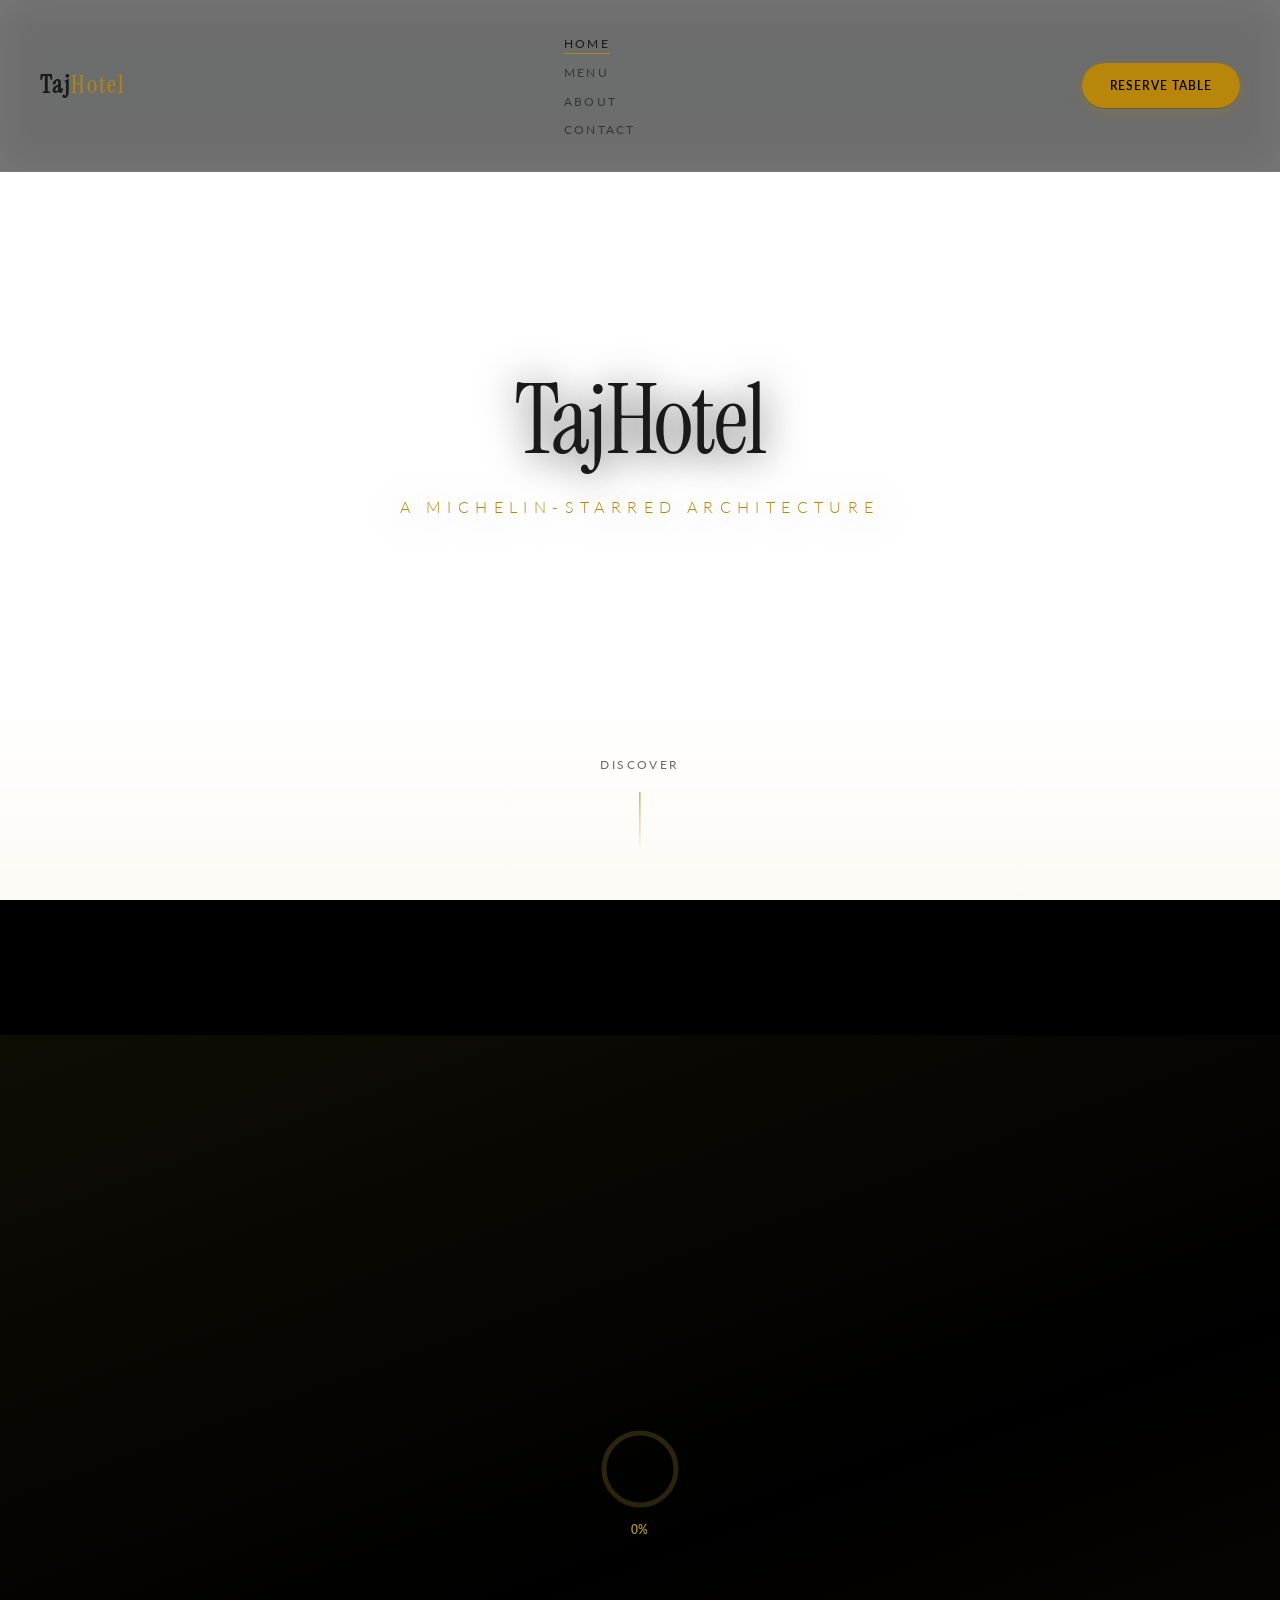
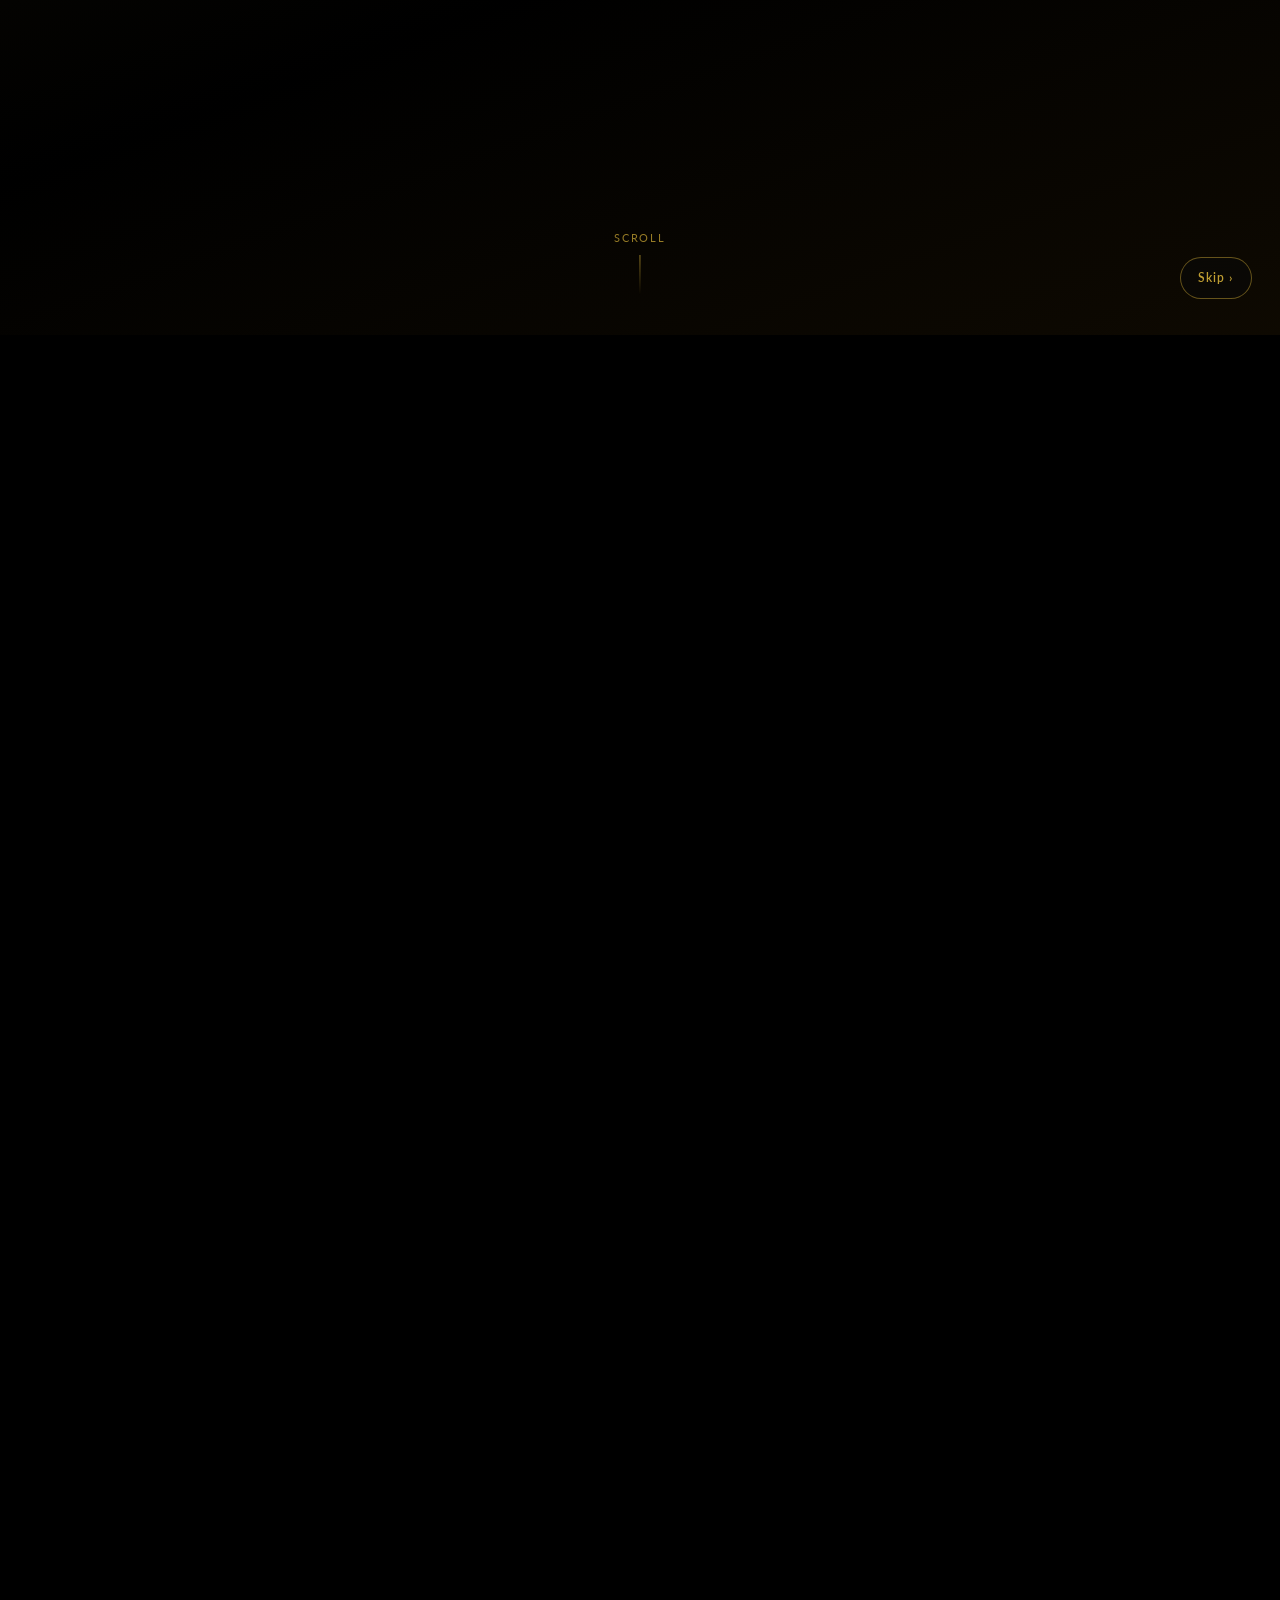
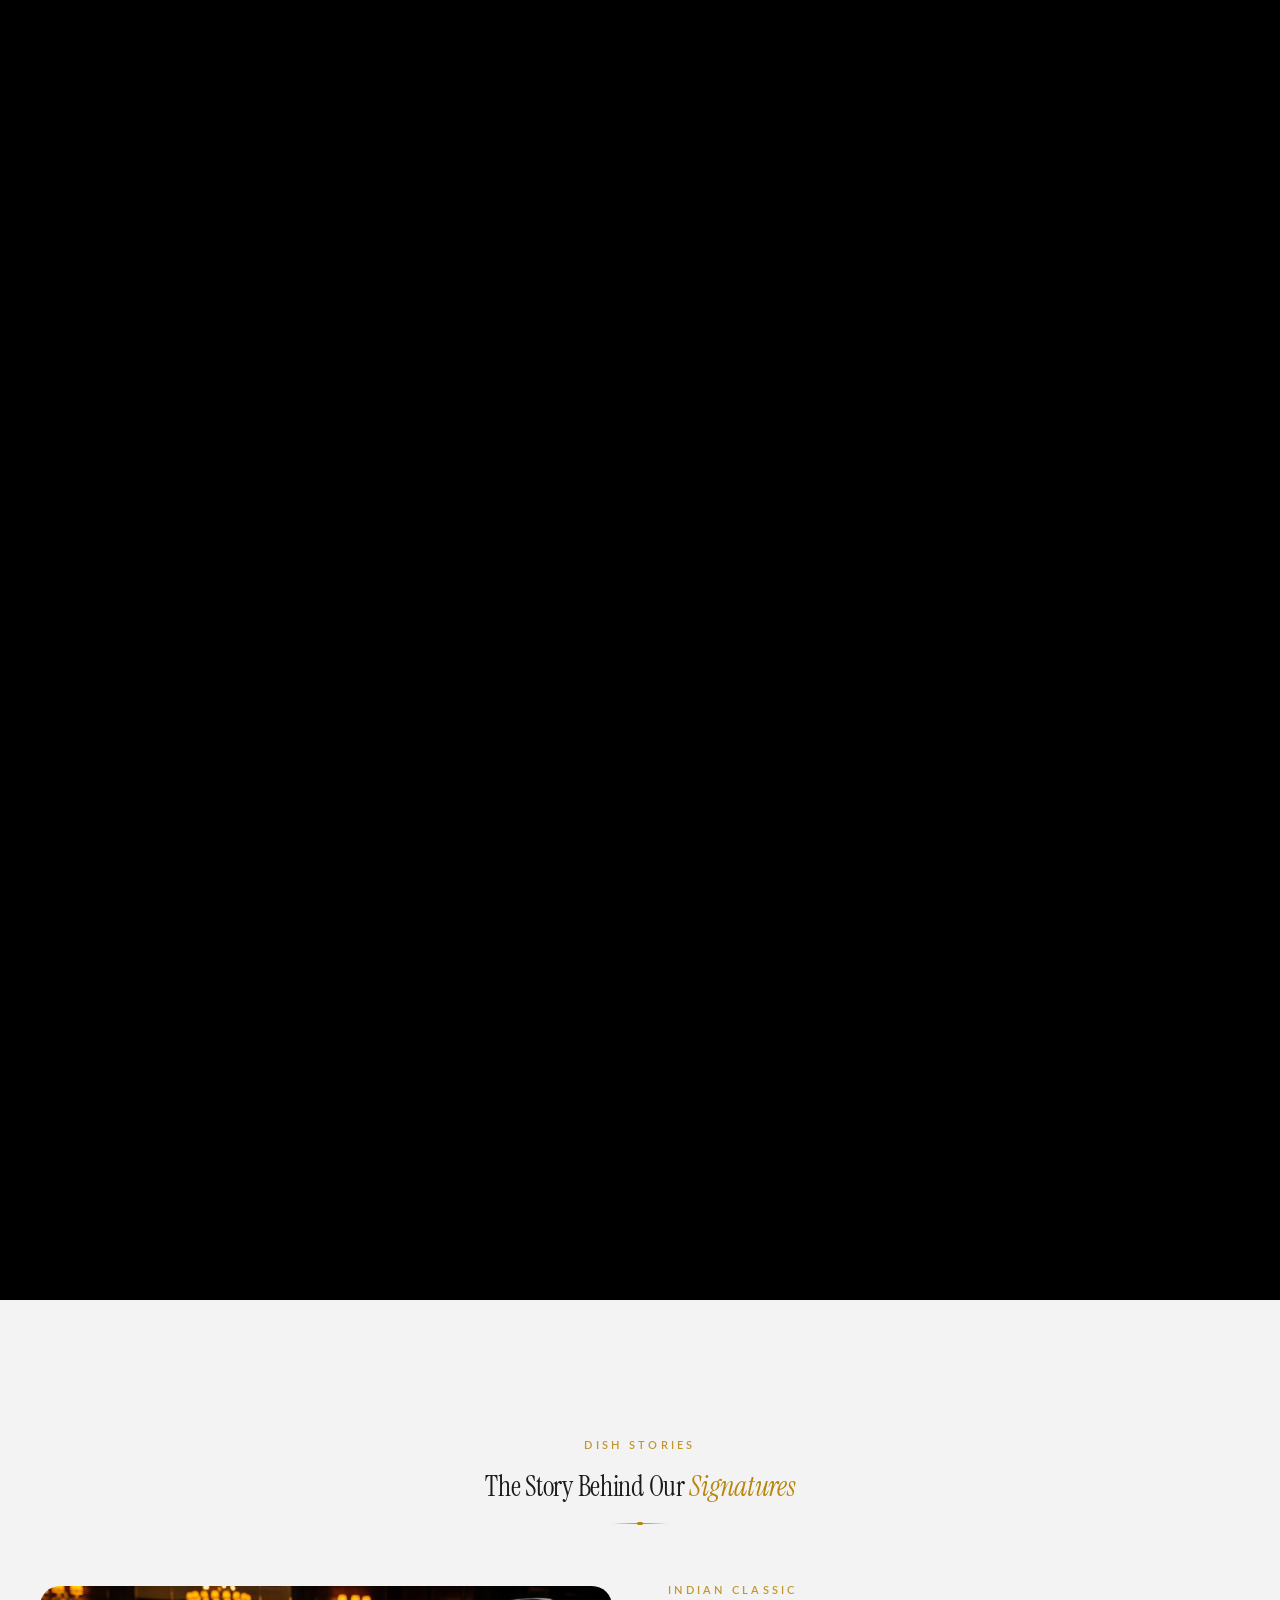
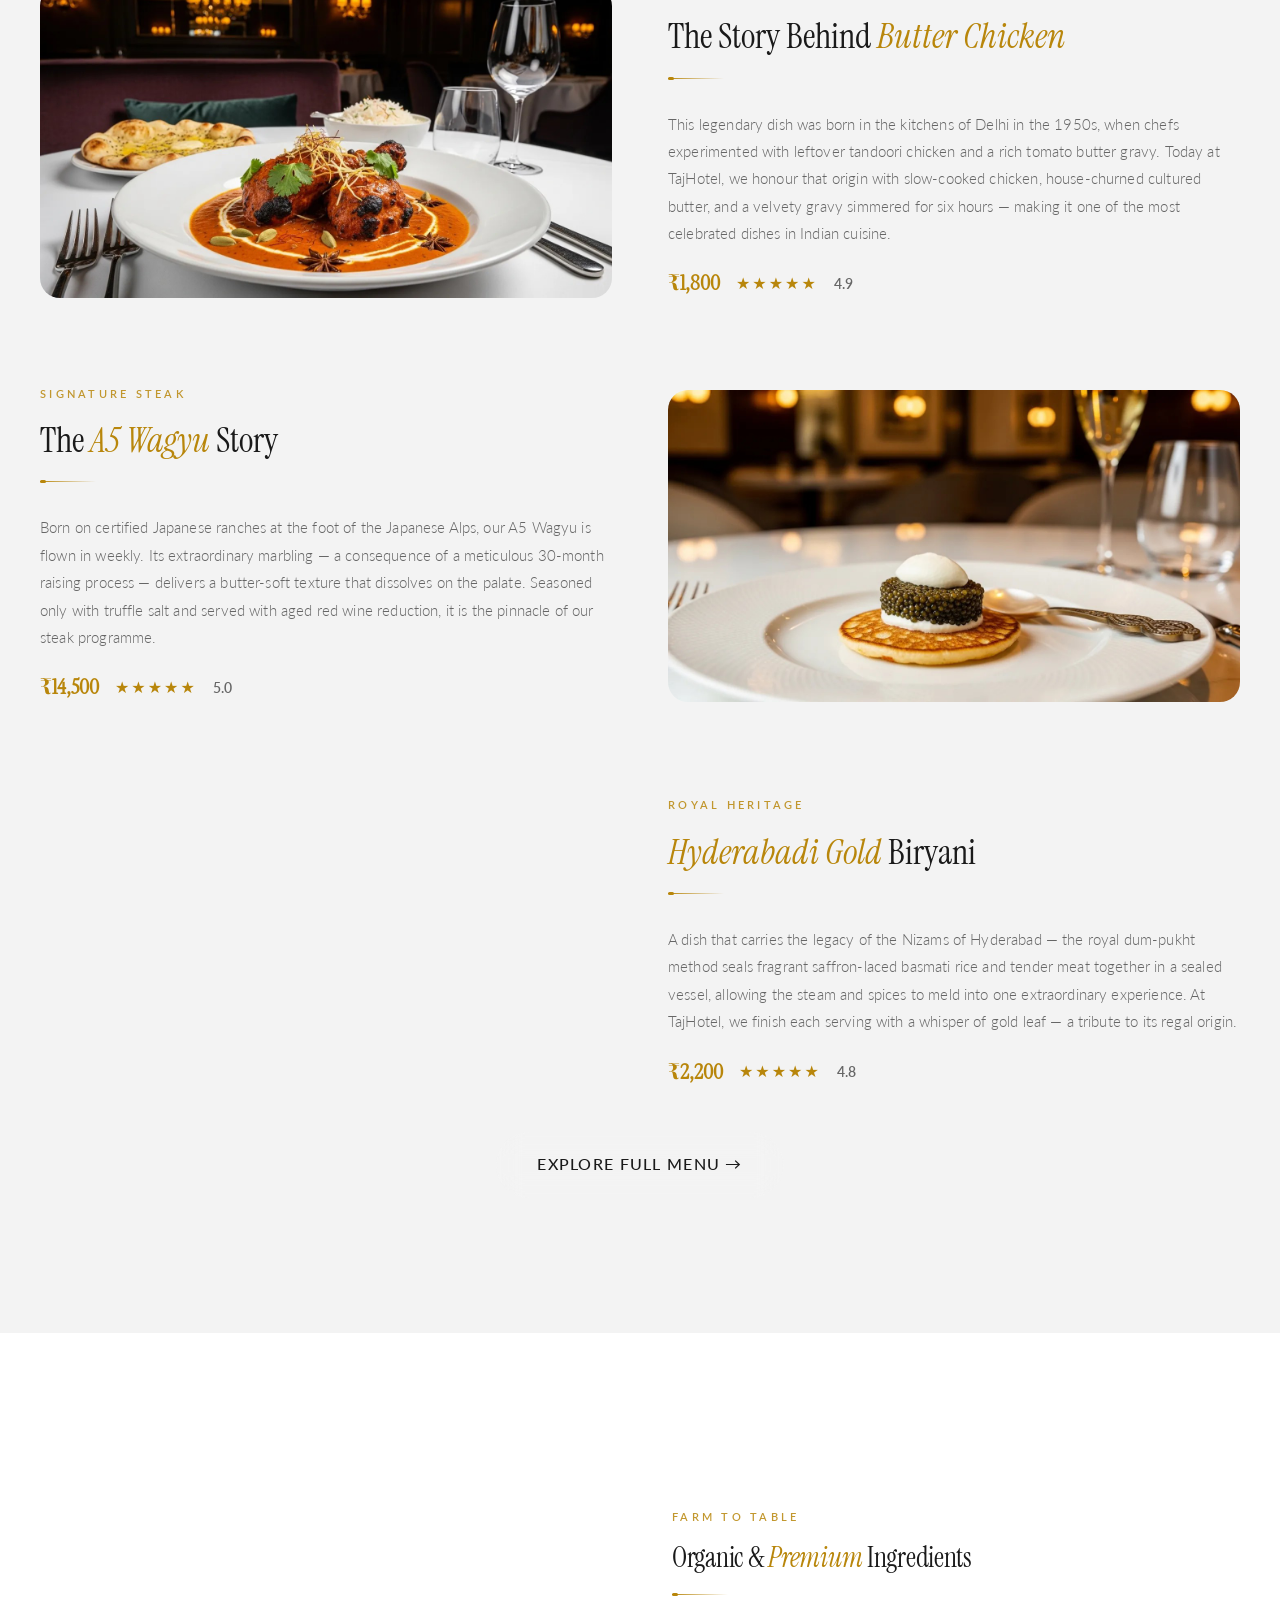
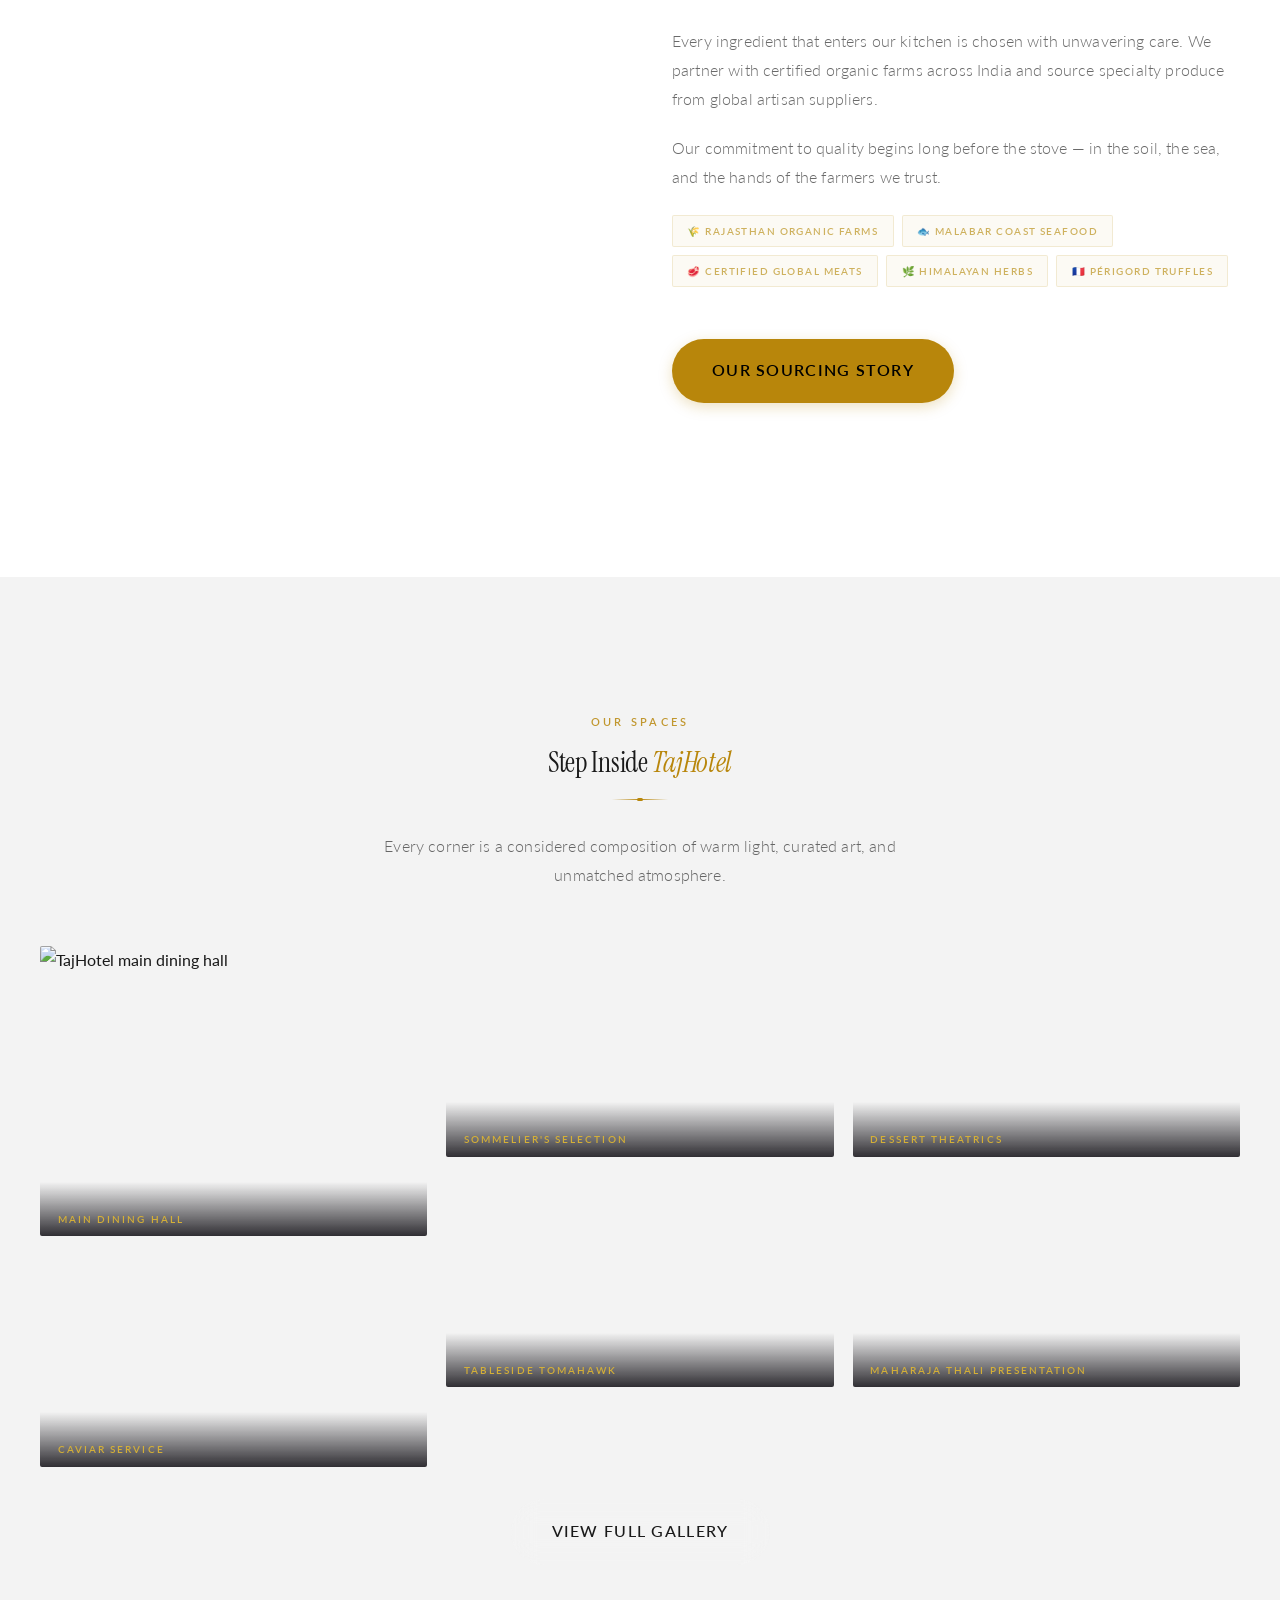
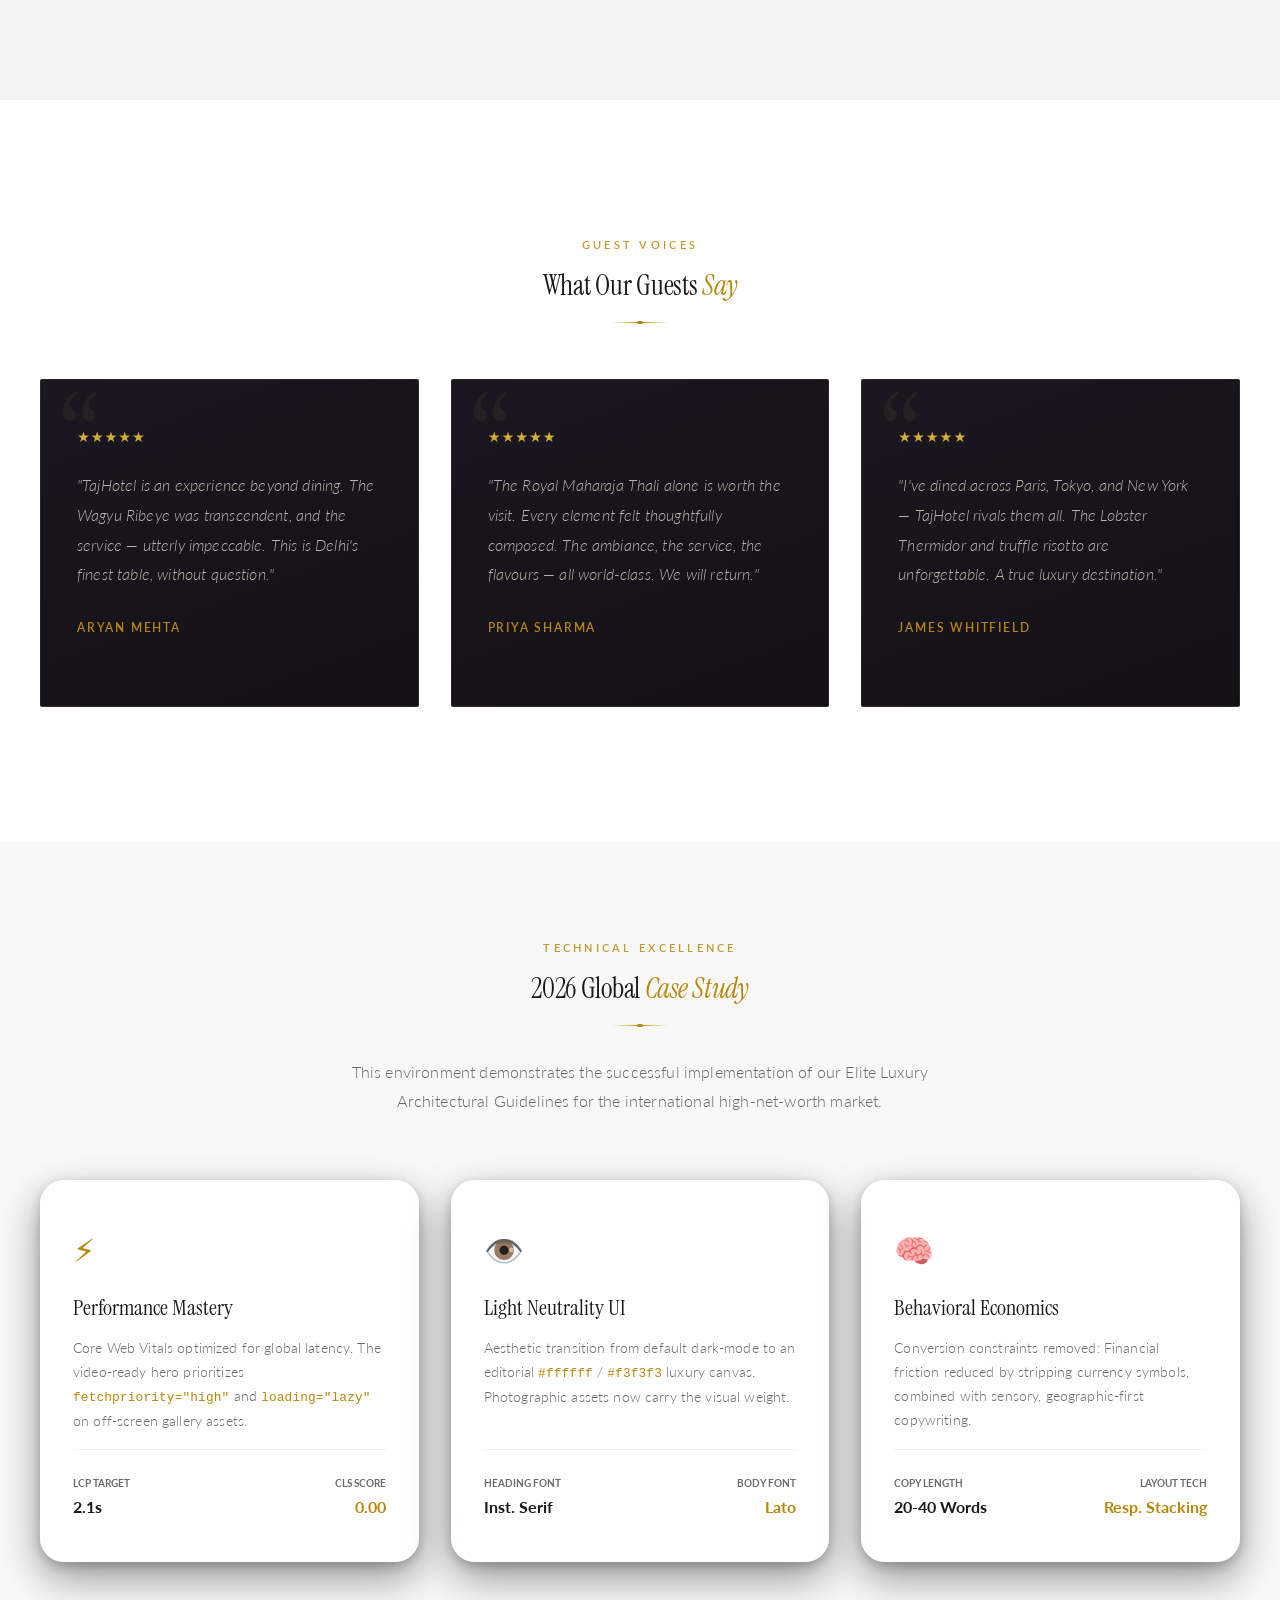
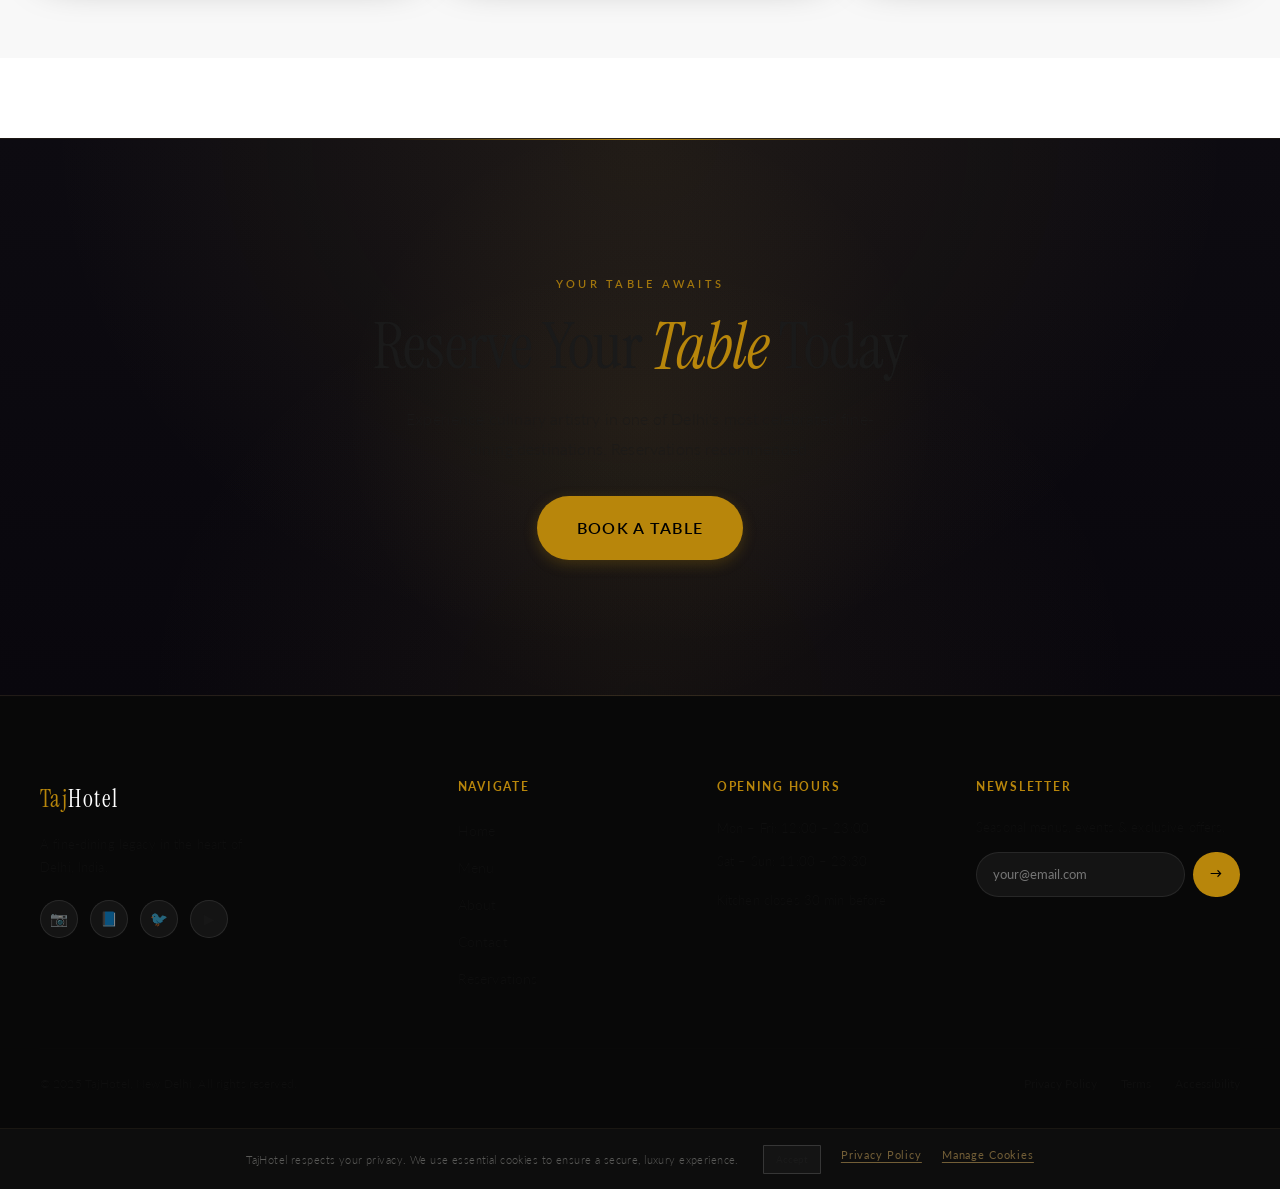
==== commit f5e71262: "commit" ====
--- a/index.html
+++ b/index.html
@@ -1,1132 +1,1858 @@
-<!DOCTYPE html>
+<!doctype html>
 <html lang="en">
-
-<head>
-  <meta charset="UTF-8" />
-  <meta name="viewport" content="width=device-width,initial-scale=1.0" />
-
-  <!-- ═══ PRIMARY SEO — 5 long-tail international keywords ═══
+  <head>
+    <meta charset="UTF-8" />
+    <meta name="viewport" content="width=device-width,initial-scale=1.0" />
+
+    <!-- ═══ PRIMARY SEO — 5 long-tail international keywords ═══
        1. "Fine dining restaurant Delhi for international travelers"
        2. "Luxury Indian tasting menu New Delhi"
        3. "Best fine dining near Chanakyapuri Delhi"
        4. "Michelin-level restaurant Delhi 2026"
        5. "Private dining experience luxury hotel Delhi"
   ═══════════════════════════════════════════════════════════ -->
-  <title>TajHotel Delhi — Luxury Indian Tasting Menu & Fine Dining near Chanakyapuri | Best Private Dining 2026</title>
-  <meta name="description"
-    content="TajHotel, Delhi's most celebrated Michelin-level fine dining destination. Discover our luxury Indian tasting menu, A5 Wagyu, and private dining experiences curated for international travelers near Chanakyapuri, New Delhi. Reserve your table today." />
-  <meta name="keywords"
-    content="fine dining Delhi international travelers, luxury Indian tasting menu New Delhi, best restaurant near Chanakyapuri Delhi, Michelin level restaurant Delhi 2026, private dining experience luxury hotel Delhi" />
-
-  <!-- ═══ OPEN GRAPH ═══ -->
-  <meta property="og:type" content="restaurant" />
-  <meta property="og:title" content="TajHotel Delhi — Luxury Fine Dining Experience" />
-  <meta property="og:description"
-    content="Delhi's most celebrated fine dining destination — luxury Indian tasting menus, A5 Wagyu, and world-class hospitality for international travelers." />
-  <meta property="og:image" content="https://websitefordemo.vercel.app/Interior.jpeg" />
-  <meta property="og:url" content="https://websitefordemo.vercel.app" />
-  <meta property="og:locale" content="en_IN" />
-  <meta name="twitter:card" content="summary_large_image" />
-
-  <!-- ═══ CANONICAL ═══ -->
-  <link rel="canonical" href="https://websitefordemo.vercel.app/" />
-
-  <!-- ═══ FONTS — Instrument Serif (editorial luxury) + Lato (clean legibility) ═══ -->
-  <link rel="preconnect" href="https://fonts.googleapis.com" />
-  <link rel="preconnect" href="https://fonts.gstatic.com" crossorigin />
-  <link
-    href="https://fonts.googleapis.com/css2?family=Instrument+Serif:ital@0;1&family=Playfair+Display:ital,wght@0,400;0,600;0,700;1,400&family=Lato:wght@300;400;700&family=Lora:ital,wght@0,400;0,500;1,400&display=swap"
-    rel="stylesheet" />
-  <link rel="stylesheet" href="styles.css" />
-
-  <!-- ═══ JSON-LD — Full Restaurant Schema (WCAG + AIO Optimized) ═══ -->
-  <script type="application/ld+json">
-  {
-    "@context": "https://schema.org",
-    "@type": "Restaurant",
-    "name": "TajHotel",
-    "alternateName": "TajHotel Fine Dining Delhi",
-    "description": "Delhi's premier luxury fine-dining destination offering Indian and global cuisines. A Michelin-level experience for international travelers near Chanakyapuri.",
-    "url": "https://websitefordemo.vercel.app",
-    "image": "https://websitefordemo.vercel.app/Interior.jpeg",
-    "telephone": "+91-11-XXXX-XXXX",
-    "email": "reservations@tajhotel.in",
-    "priceRange": "$$$$",
-    "servesCuisine": ["Fine Dining", "Indian", "Japanese", "Steakhouse", "Global Fusion"],
-    "currenciesAccepted": "INR, USD, EUR, GBP",
-    "paymentAccepted": "Cash, Credit Card, UPI",
-    "address": {
-      "@type": "PostalAddress",
-      "streetAddress": "Premium Dining Quarter",
-      "addressLocality": "New Delhi",
-      "addressRegion": "Delhi",
-      "postalCode": "110021",
-      "addressCountry": "IN"
-    },
-    "geo": {
-      "@type": "GeoCoordinates",
-      "latitude": "28.5921",
-      "longitude": "77.1730"
-    },
-    "openingHoursSpecification": [
+    <title>
+      TajHotel Delhi — Luxury Indian Tasting Menu & Fine Dining near
+      Chanakyapuri | Best Private Dining 2026
+    </title>
+    <meta
+      name="description"
+      content="TajHotel, Delhi's most celebrated Michelin-level fine dining destination. Discover our luxury Indian tasting menu, A5 Wagyu, and private dining experiences curated for international travelers near Chanakyapuri, New Delhi. Reserve your table today."
+    />
+    <meta
+      name="keywords"
+      content="fine dining Delhi international travelers, luxury Indian tasting menu New Delhi, best restaurant near Chanakyapuri Delhi, Michelin level restaurant Delhi 2026, private dining experience luxury hotel Delhi"
+    />
+
+    <!-- ═══ OPEN GRAPH ═══ -->
+    <meta property="og:type" content="restaurant" />
+    <meta
+      property="og:title"
+      content="TajHotel Delhi — Luxury Fine Dining Experience"
+    />
+    <meta
+      property="og:description"
+      content="Delhi's most celebrated fine dining destination — luxury Indian tasting menus, A5 Wagyu, and world-class hospitality for international travelers."
+    />
+    <meta
+      property="og:image"
+      content="https://websitefordemo.vercel.app/Interior.jpeg"
+    />
+    <meta property="og:url" content="https://websitefordemo.vercel.app" />
+    <meta property="og:locale" content="en_IN" />
+    <meta name="twitter:card" content="summary_large_image" />
+
+    <!-- ═══ CANONICAL ═══ -->
+    <link rel="canonical" href="https://websitefordemo.vercel.app/" />
+
+    <!-- ═══ FONTS — Instrument Serif (editorial luxury) + Lato (clean legibility) ═══ -->
+    <link rel="preconnect" href="https://fonts.googleapis.com" />
+    <link rel="preconnect" href="https://fonts.gstatic.com" crossorigin />
+    <link
+      href="https://fonts.googleapis.com/css2?family=Instrument+Serif:ital@0;1&family=Playfair+Display:ital,wght@0,400;0,600;0,700;1,400&family=Lato:wght@300;400;700&family=Lora:ital,wght@0,400;0,500;1,400&display=swap"
+      rel="stylesheet"
+    />
+    <link rel="stylesheet" href="styles.css" />
+
+    <!-- ═══ JSON-LD — Full Restaurant Schema (WCAG + AIO Optimized) ═══ -->
+    <script type="application/ld+json">
       {
-        "@type": "OpeningHoursSpecification",
-        "dayOfWeek": ["Monday","Tuesday","Wednesday","Thursday"],
-        "opens": "12:00",
-        "closes": "23:00"
-      },
-      {
-        "@type": "OpeningHoursSpecification",
-        "dayOfWeek": ["Friday","Saturday","Sunday"],
-        "opens": "12:00",
-        "closes": "23:30"
-      }
-    ],
-    "aggregateRating": {
-      "@type": "AggregateRating",
-      "ratingValue": "4.9",
-      "reviewCount": "847",
-      "bestRating": "5",
-      "worstRating": "1"
-    },
-    "hasMap": "https://maps.google.com/?q=TajHotel+New+Delhi",
-    "amenityFeature": [
-      {"@type": "LocationFeatureSpecification", "name": "Private Dining Room", "value": true},
-      {"@type": "LocationFeatureSpecification", "name": "Valet Parking", "value": true},
-      {"@type": "LocationFeatureSpecification", "name": "Wine Cellar", "value": true},
-      {"@type": "LocationFeatureSpecification", "name": "Sommelier", "value": true}
-    ],
-    "sameAs": [
-      "https://www.instagram.com/tajhotel",
-      "https://www.facebook.com/tajhotel"
-    ]
-  }
-  </script>
-</head>
-
-<body>
-  <div id="loader" aria-hidden="true">
-    <div class="loader-logo">TajHotel</div>
-    <div class="loader-bar"></div>
-  </div>
-  <div id="scroll-progress" aria-hidden="true"></div>
-  <a href="#main" class="skip-link">Skip to main content</a>
-
-  <!-- NAVBAR -->
-  <header id="navbar" role="banner">
-    <div class="container">
-      <div class="nav-wrap">
-        <a href="index.html" class="nav-logo">Taj<span>Hotel</span></a>
-        <nav aria-label="Primary navigation">
-          <ul class="nav-links" role="list">
-            <li><a href="index.html" aria-current="page">Home</a></li>
-            <li><a href="menu.html">Menu</a></li>
-            <li><a href="about.html">About</a></li>
-            <li><a href="contact.html">Contact</a></li>
-          </ul>
-        </nav>
-        <button class="btn btn-gold btn-sm nav-cta" data-reserve aria-haspopup="dialog">Reserve Table</button>
-        <!-- hamburger removed — bottom mobile nav used instead -->
+        "@context": "https://schema.org",
+        "@type": "Restaurant",
+        "name": "TajHotel",
+        "alternateName": "TajHotel Elite Dining New Delhi",
+        "description": "An exclusive, Michelin-caliber fine dining experience designed for global connoisseurs. Featuring an architectural tasting menu and private A-list dining in New Delhi.",
+        "url": "https://websitefordemo.vercel.app",
+        "image": "https://websitefordemo.vercel.app/Interior.jpeg",
+        "telephone": "+91-11-XXXX-XXXX",
+        "email": "reservations@tajhotel.in",
+        "priceRange": "$$$$$",
+        "servesCuisine": [
+          "Gastronomic Fine Dining",
+          "Luxury Indian Tasting Menu",
+          "Global Fusion",
+          "A5 Wagyu"
+        ],
+        "currenciesAccepted": "INR, USD, EUR, GBP, Crypto",
+        "paymentAccepted": "Cash, Credit Card, Black Card",
+        "hasMenu": "https://websitefordemo.vercel.app/menu.html",
+        "address": {
+          "@type": "PostalAddress",
+          "streetAddress": "The Elite Dining Quarter",
+          "addressLocality": "New Delhi",
+          "addressRegion": "Delhi",
+          "postalCode": "110021",
+          "addressCountry": "IN"
+        },
+        "geo": {
+          "@type": "GeoCoordinates",
+          "latitude": "28.5921",
+          "longitude": "77.1730"
+        },
+        "openingHoursSpecification": [
+          {
+            "@type": "OpeningHoursSpecification",
+            "dayOfWeek": ["Monday", "Tuesday", "Wednesday", "Thursday"],
+            "opens": "18:00",
+            "closes": "23:00"
+          },
+          {
+            "@type": "OpeningHoursSpecification",
+            "dayOfWeek": ["Friday", "Saturday", "Sunday"],
+            "opens": "18:00",
+            "closes": "23:30"
+          }
+        ],
+        "aggregateRating": {
+          "@type": "AggregateRating",
+          "ratingValue": "5.0",
+          "reviewCount": "1204",
+          "bestRating": "5",
+          "worstRating": "1"
+        },
+        "hasMap": "https://maps.google.com/?q=TajHotel+New+Delhi",
+        "amenityFeature": [
+          {
+            "@type": "LocationFeatureSpecification",
+            "name": "Private Dining Room",
+            "value": true
+          },
+          {
+            "@type": "LocationFeatureSpecification",
+            "name": "White-Glove Valet Parking",
+            "value": true
+          },
+          {
+            "@type": "LocationFeatureSpecification",
+            "name": "Underground Wine Cellar",
+            "value": true
+          },
+          {
+            "@type": "LocationFeatureSpecification",
+            "name": "Master Sommelier",
+            "value": true
+          }
+        ],
+        "sameAs": [
+          "https://www.instagram.com/tajhotel",
+          "https://www.facebook.com/tajhotel"
+        ]
+      }
+    </script>
+  </head>
+
+  <body>
+    <div id="loader" aria-hidden="true">
+      <div class="loader-logo">TajHotel</div>
+      <div class="loader-bar"></div>
+    </div>
+    <div id="scroll-progress" aria-hidden="true"></div>
+    <a href="#main" class="skip-link">Skip to main content</a>
+
+    <!-- NAVBAR -->
+    <header id="navbar" role="banner">
+      <div class="container">
+        <div class="nav-wrap">
+          <a href="index.html" class="nav-logo">Taj<span>Hotel</span></a>
+          <nav aria-label="Primary navigation">
+            <ul class="nav-links" role="list">
+              <li><a href="index.html" aria-current="page">Home</a></li>
+              <li><a href="menu.html">Menu</a></li>
+              <li><a href="about.html">About</a></li>
+              <li><a href="contact.html">Contact</a></li>
+            </ul>
+          </nav>
+          <button
+            class="btn btn-gold btn-sm nav-cta"
+            data-reserve
+            aria-haspopup="dialog"
+          >
+            Reserve Table
+          </button>
+          <!-- hamburger removed — bottom mobile nav used instead -->
+        </div>
       </div>
-    </div>
-  </header>
-
-  <!-- ── STICKY MOBILE CTA BAR (Thumb Zone) ──
+    </header>
+
+    <!-- ── STICKY MOBILE CTA BAR (Thumb Zone) ──
        Hidden on desktop via media query.
   ────────────────────────────────────────────────────── -->
-  <div class="sticky-cta-bar" role="navigation" aria-label="Quick actions">
-    <button class="sticky-cta-btn sticky-cta-reserve" data-reserve aria-haspopup="dialog" aria-label="Reserve a Table">
-      <span class="sticky-cta-icon" aria-hidden="true">✦</span>
-      Reserve a Table
-    </button>
-  </div>
-
-  <main id="main">
-
-    <!-- ── HERO ──
-         Phase 4: fetchpriority="high" on the hero asset.
-         Video-ready: <video> replaces static image once an ambient clip is provided.
-         Falls back to poster (Interior.jpeg) while video loads or if unsupported.
-    ──────────────────────────── -->
-    <section class="hero" aria-label="Welcome to TajHotel">
-      <div class="hero-parallax">
-        <!-- VIDEO-READY: swap poster for src when ambient clip is available -->
-        <video class="hero-video" autoplay muted loop playsinline preload="none" poster="Interior.jpeg"
-          fetchpriority="high" aria-hidden="true">
-          <!-- <source src="hero-ambient.webm" type="video/webm" /> -->
-          <!-- <source src="hero-ambient.mp4" type="video/mp4" /> -->
-        </video>
-        <!-- Phase 4: Fallback image while video sources are pending -->
-        <img id="hero-fallback" src="Interior.jpeg" alt="" fetchpriority="high" decoding="async" width="1600"
-          height="900" loading="eager" />
-      </div>
-      <div class="hero-overlay"></div>
-      <div class="container">
-        <div class="hero-content">
-          <div class="hero-badge">Fine Dining · Delhi, India</div>
-          <h1>
-            <span class="brand">TajHotel</span>
-            Where Every Dish Tells<br />a Story of Place &amp; Passion
+    <div class="sticky-cta-bar" role="navigation" aria-label="Quick actions">
+      <button
+        class="sticky-cta-btn sticky-cta-reserve"
+        data-reserve
+        aria-haspopup="dialog"
+        aria-label="Reserve a Table"
+      >
+        <span class="sticky-cta-icon" aria-hidden="true">✦</span>
+        Reserve a Table
+      </button>
+    </div>
+
+    <main id="main">
+      <!-- ── EDITORIAL LIGHT LUXURY HERO ── -->
+      <section
+        class="hero"
+        aria-label="Welcome to TajHotel"
+        style="
+          background: var(--bg);
+          display: flex;
+          align-items: center;
+          justify-content: center;
+          min-height: 100vh;
+          position: relative;
+          overflow: hidden;
+        "
+      >
+        <div
+          class="hero-content"
+          style="
+            position: relative;
+            z-index: 2;
+            text-align: center;
+            padding: 0 2rem;
+          "
+        >
+          <h1
+            style="
+              font-family: var(--font-head);
+              font-size: clamp(3rem, 8vw, 6rem);
+              color: var(--ink);
+              line-height: 1.1;
+              font-weight: 400;
+              margin-bottom: 1rem;
+            "
+          >
+            TajHotel<br />
+            <span
+              style="
+                display: block;
+                font-family: var(--font-body);
+                font-size: var(--ts-sm);
+                font-weight: 300;
+                letter-spacing: 0.4em;
+                text-transform: uppercase;
+                margin-top: 1.5rem;
+                color: var(--gold);
+              "
+            >
+              A Michelin-Starred Architecture
+            </span>
           </h1>
-          <!-- Phase 3: Sensory sub-headline — 20-40 words, geographic-first -->
-          <p class="hero-sub">Slow-fired over hardwood embers, sourced from India's finest terroir and presented for
-            guests who demand more than a meal — an experience curated from field to flame.</p>
-          <div class="hero-btns">
-            <a href="menu.html" class="btn btn-gold">Explore the Menu</a>
-            <button class="btn btn-outline" data-reserve aria-haspopup="dialog">Reserve a Table</button>
-          </div>
         </div>
-      </div>
-      <div class="hero-scroll" aria-hidden="true">
-        <span>Scroll</span>
-        <div class="hero-scroll-line"></div>
-      </div>
-    </section>
-
-    <!-- ═══════════════════════════════════════════════════════════════════
+
+        <div
+          class="hero-scroll"
+          aria-hidden="true"
+          style="
+            position: absolute;
+            bottom: 3rem;
+            left: 50%;
+            transform: translateX(-50%);
+            display: flex;
+            flex-direction: column;
+            align-items: center;
+            gap: 1rem;
+          "
+        >
+          <span
+            style="
+              color: var(--ink-muted);
+              font-size: 0.75rem;
+              text-transform: uppercase;
+              letter-spacing: 0.2em;
+            "
+            >Discover</span
+          >
+          <div
+            class="hero-scroll-line"
+            style="
+              width: 1px;
+              height: 60px;
+              background: linear-gradient(to bottom, var(--gold), transparent);
+            "
+          ></div>
+        </div>
+      </section>
+
+      <!-- ═══════════════════════════════════════════════════════════════════
          CINEMATIC SCROLL ANIMATION — frames at /frames/0001.jpg … 0145.jpg
          Section height is set INLINE (400vh). The sticky container is 100vh.
          scroll-anim.js controls the canvas. Do NOT remove the inline height.
     ════════════════════════════════════════════════════════════════════ -->
-    <section id="scroll-anim" aria-label="Cinematic dining experience animation"
-      style="position:relative; height:400vh; background:#000;">
-      <!-- Sticky viewport — stays pinned while user scrolls 400vh -->
-      <div id="scroll-anim-sticky"
-        style="position:sticky; top:0; height:100vh; width:100%; overflow:hidden; background:#000;">
-        <!-- Gold circular progress spinner (hidden once frames load) -->
-        <div id="sa-spinner" aria-hidden="true" style="
-          position:absolute; top:50%; left:50%;
-          transform:translate(-50%,-50%);
-          display:flex; flex-direction:column; align-items:center; gap:.6rem;
-          z-index:20;">
-          <svg width="80" height="80" viewBox="0 0 80 80" style="transform:rotate(-90deg)">
-            <circle cx="40" cy="40" r="36" fill="none" stroke="rgba(212,175,55,.2)" stroke-width="5" />
-            <circle id="sa-ring-fill" cx="40" cy="40" r="36" fill="none" stroke="#d4af37" stroke-width="5"
-              stroke-linecap="round" stroke-dasharray="226.19" stroke-dashoffset="226.19"
-              style="transition:stroke-dashoffset .12s linear" />
-          </svg>
-          <span id="sa-pct"
-            style="font-size:.78rem;font-weight:600;letter-spacing:.08em;color:rgba(212,175,55,.9)">0%</span>
+      <section
+        id="scroll-anim"
+        aria-label="Cinematic dining experience animation"
+        style="position: relative; height: 400vh; background: #000"
+      >
+        <!-- Sticky viewport — stays pinned while user scrolls 400vh -->
+        <div
+          id="scroll-anim-sticky"
+          style="
+            position: sticky;
+            top: 0;
+            height: 100vh;
+            width: 100%;
+            overflow: hidden;
+            background: #000;
+          "
+        >
+          <!-- Gold circular progress spinner (hidden once frames load) -->
+          <div
+            id="sa-spinner"
+            aria-hidden="true"
+            style="
+              position: absolute;
+              top: 50%;
+              left: 50%;
+              transform: translate(-50%, -50%);
+              display: flex;
+              flex-direction: column;
+              align-items: center;
+              gap: 0.6rem;
+              z-index: 20;
+            "
+          >
+            <svg
+              width="80"
+              height="80"
+              viewBox="0 0 80 80"
+              style="transform: rotate(-90deg)"
+            >
+              <circle
+                cx="40"
+                cy="40"
+                r="36"
+                fill="none"
+                stroke="rgba(212,175,55,.2)"
+                stroke-width="5"
+              />
+              <circle
+                id="sa-ring-fill"
+                cx="40"
+                cy="40"
+                r="36"
+                fill="none"
+                stroke="#d4af37"
+                stroke-width="5"
+                stroke-linecap="round"
+                stroke-dasharray="226.19"
+                stroke-dashoffset="226.19"
+                style="transition: stroke-dashoffset 0.12s linear"
+              />
+            </svg>
+            <span
+              id="sa-pct"
+              style="
+                font-size: 0.78rem;
+                font-weight: 600;
+                letter-spacing: 0.08em;
+                color: rgba(212, 175, 55, 0.9);
+              "
+              >0%</span
+            >
+          </div>
+
+          <!-- Frame canvas — fills 100% of the sticky container -->
+          <canvas
+            id="hero-scroll-canvas"
+            aria-hidden="true"
+            style="
+              position: absolute;
+              top: 0;
+              left: 0;
+              width: 100%;
+              height: 100%;
+              display: block;
+            "
+          ></canvas>
+
+          <!-- Cinematic vignette -->
+          <div
+            aria-hidden="true"
+            style="
+              position: absolute;
+              inset: 0;
+              pointer-events: none;
+              z-index: 2;
+              background: radial-gradient(
+                ellipse at 50% 50%,
+                transparent 40%,
+                rgba(0, 0, 0, 0.75) 100%
+              );
+            "
+          ></div>
+
+          <!-- Warm gold colour-grade -->
+          <div
+            aria-hidden="true"
+            style="
+              position: absolute;
+              inset: 0;
+              pointer-events: none;
+              z-index: 3;
+              mix-blend-mode: screen;
+              background: linear-gradient(
+                160deg,
+                rgba(212, 175, 55, 0.07) 0%,
+                rgba(0, 0, 0, 0.2) 55%,
+                rgba(180, 120, 20, 0.08) 100%
+              );
+            "
+          ></div>
+
+          <!-- Content reveal — fades in at end of animation -->
+          <div
+            id="sa-reveal"
+            aria-live="polite"
+            style="
+              position: absolute;
+              bottom: 12%;
+              left: 50%;
+              transform: translateX(-50%);
+              text-align: center;
+              z-index: 10;
+              opacity: 0;
+              transition: opacity 1.2s cubic-bezier(0.25, 0.46, 0.45, 0.94);
+              pointer-events: none;
+              white-space: nowrap;
+            "
+          >
+            <span class="section-eyebrow">Crafted with Passion</span>
+            <h2
+              style="
+                font-family: var(
+                  --font-head,
+                  &quot;Playfair Display&quot;,
+                  serif
+                );
+                font-size: clamp(1.8rem, 5vw, 3.5rem);
+                color: #fff;
+                line-height: 1.15;
+                margin: 0.4rem 0 1.4rem;
+                text-shadow: 0 2px 24px rgba(0, 0, 0, 0.7);
+              "
+            >
+              Every Detail.<br /><span class="gold">Precisely Perfected.</span>
+            </h2>
+            <a href="menu.html" class="btn btn-gold">Explore the Menu</a>
+          </div>
+
+          <!-- Skip button — keyboard accessible, always visible -->
+          <button
+            id="skip-anim"
+            aria-label="Skip scroll animation"
+            style="
+              position: absolute;
+              bottom: 2.25rem;
+              right: 1.75rem;
+              z-index: 30;
+              padding: 0.55rem 1.1rem;
+              background: rgba(10, 10, 10, 0.55);
+              border: 1px solid rgba(212, 175, 55, 0.45);
+              border-radius: 50px;
+              color: rgba(212, 175, 55, 0.9);
+              font-size: 0.78rem;
+              font-weight: 600;
+              letter-spacing: 0.08em;
+              cursor: pointer;
+              backdrop-filter: blur(10px);
+              -webkit-backdrop-filter: blur(10px);
+              transition:
+                background 0.25s,
+                border-color 0.25s,
+                transform 0.2s;
+            "
+            onmouseover="
+              this.style.background = 'rgba(212,175,55,.18)';
+              this.style.borderColor = '#d4af37';
+            "
+            onmouseout="
+              this.style.background = 'rgba(10,10,10,.55)';
+              this.style.borderColor = 'rgba(212,175,55,.45)';
+            "
+          >
+            Skip ›
+          </button>
+
+          <!-- Scroll indicator (fades out once scroll starts) -->
+          <div
+            id="sa-scroll-hint"
+            aria-hidden="true"
+            style="
+              position: absolute;
+              bottom: 2.5rem;
+              left: 50%;
+              transform: translateX(-50%);
+              display: flex;
+              flex-direction: column;
+              align-items: center;
+              gap: 0.4rem;
+              opacity: 0.7;
+              z-index: 10;
+              transition: opacity 0.6s;
+            "
+          >
+            <span
+              style="
+                font-size: 0.7rem;
+                letter-spacing: 0.15em;
+                text-transform: uppercase;
+                color: #d4af37;
+              "
+              >Scroll</span
+            >
+            <div
+              style="
+                width: 1px;
+                height: 40px;
+                background: linear-gradient(to bottom, #d4af37, transparent);
+                animation: saScrollPulse 1.6s ease-in-out infinite;
+              "
+            ></div>
+          </div>
         </div>
-
-        <!-- Frame canvas — fills 100% of the sticky container -->
-        <canvas id="hero-scroll-canvas" aria-hidden="true"
-          style="position:absolute; top:0; left:0; width:100%; height:100%; display:block;"></canvas>
-
-        <!-- Cinematic vignette -->
-        <div aria-hidden="true" style="
-          position:absolute; inset:0; pointer-events:none; z-index:2;
-          background:radial-gradient(ellipse at 50% 50%, transparent 40%, rgba(0,0,0,.75) 100%);"></div>
-
-        <!-- Warm gold colour-grade -->
-        <div aria-hidden="true" style="
-          position:absolute; inset:0; pointer-events:none; z-index:3;
-          mix-blend-mode:screen;
-          background:linear-gradient(160deg,rgba(212,175,55,.07) 0%,rgba(0,0,0,.2) 55%,rgba(180,120,20,.08) 100%);">
+      </section>
+      <!-- ═══════════════════ END CINEMATIC SCROLL ANIMATION ════════════ -->
+      <style>
+        @keyframes saScrollPulse {
+          0%,
+          100% {
+            transform: scaleY(1);
+            opacity: 0.7;
+          }
+
+          50% {
+            transform: scaleY(1.3);
+            opacity: 1;
+          }
+        }
+
+        @media (max-width: 640px) {
+          #skip-anim {
+            bottom: 5.5rem !important;
+            right: 1rem !important;
+          }
+        }
+
+        @media (prefers-reduced-motion: reduce) {
+          #scroll-anim {
+            height: 100vh !important;
+          }
+        }
+      </style>
+
+      <!-- ── SIGNATURE DISH STORY ── -->
+      <section
+        aria-labelledby="sig-heading"
+        style="background: var(--charcoal)"
+      >
+        <div class="container">
+          <div class="section-header center">
+            <span class="section-eyebrow">Dish Stories</span>
+            <h2 id="sig-heading" class="section-title">
+              The Story Behind Our <span class="gold">Signatures</span>
+            </h2>
+            <div class="gold-line center"></div>
+          </div>
+          <div class="dish-story-grid">
+            <!-- STORY 1: Butter Chicken -->
+            <article class="story-card reveal" data-delay="0">
+              <div class="story-img">
+                <img
+                  src="Butter Chicken.jpeg"
+                  alt="Butter Chicken — TajHotel"
+                  loading="lazy"
+                  decoding="async"
+                  width="600"
+                  height="500"
+                />
+              </div>
+              <div class="story-text">
+                <span class="section-eyebrow">Indian Classic</span>
+                <h3 class="story-title">
+                  The Story Behind <span class="gold">Butter Chicken</span>
+                </h3>
+                <div class="gold-line"></div>
+                <p class="story-para">
+                  This legendary dish was born in the kitchens of Delhi in the
+                  1950s, when chefs experimented with leftover tandoori chicken
+                  and a rich tomato butter gravy. Today at TajHotel, we honour
+                  that origin with slow-cooked chicken, house-churned cultured
+                  butter, and a velvety gravy simmered for six hours — making it
+                  one of the most celebrated dishes in Indian cuisine.
+                </p>
+                <div class="story-meta">
+                  <span class="story-price">₹1,800</span>
+                  <span class="story-stars" aria-label="4.9 out of 5"
+                    >★★★★★</span
+                  >
+                  <span class="story-rating-val">4.9</span>
+                </div>
+              </div>
+            </article>
+
+            <!-- STORY 2: Wagyu -->
+            <article class="story-card story-card-flip reveal" data-delay="80">
+              <div class="story-img">
+                <img
+                  src="Wagyu Ribeye.jpeg"
+                  alt="Wagyu Ribeye — TajHotel"
+                  loading="lazy"
+                  decoding="async"
+                  width="600"
+                  height="500"
+                />
+              </div>
+              <div class="story-text">
+                <span class="section-eyebrow">Signature Steak</span>
+                <h3 class="story-title">
+                  The <span class="gold">A5 Wagyu</span> Story
+                </h3>
+                <div class="gold-line"></div>
+                <p class="story-para">
+                  Born on certified Japanese ranches at the foot of the Japanese
+                  Alps, our A5 Wagyu is flown in weekly. Its extraordinary
+                  marbling — a consequence of a meticulous 30-month raising
+                  process — delivers a butter-soft texture that dissolves on the
+                  palate. Seasoned only with truffle salt and served with aged
+                  red wine reduction, it is the pinnacle of our steak programme.
+                </p>
+                <div class="story-meta">
+                  <span class="story-price">₹14,500</span>
+                  <span class="story-stars" aria-label="5 out of 5">★★★★★</span>
+                  <span class="story-rating-val">5.0</span>
+                </div>
+              </div>
+            </article>
+
+            <!-- STORY 3: Hyderabadi Biryani -->
+            <article class="story-card reveal" data-delay="160">
+              <div class="story-img">
+                <img
+                  src="Hyderabadi Gold Biryani.jpeg"
+                  alt="Hyderabadi Gold Biryani"
+                  loading="lazy"
+                  decoding="async"
+                  width="600"
+                  height="500"
+                />
+              </div>
+              <div class="story-text">
+                <span class="section-eyebrow">Royal Heritage</span>
+                <h3 class="story-title">
+                  <span class="gold">Hyderabadi Gold</span> Biryani
+                </h3>
+                <div class="gold-line"></div>
+                <p class="story-para">
+                  A dish that carries the legacy of the Nizams of Hyderabad —
+                  the royal dum-pukht method seals fragrant saffron-laced
+                  basmati rice and tender meat together in a sealed vessel,
+                  allowing the steam and spices to meld into one extraordinary
+                  experience. At TajHotel, we finish each serving with a whisper
+                  of gold leaf — a tribute to its regal origin.
+                </p>
+                <div class="story-meta">
+                  <span class="story-price">₹2,200</span>
+                  <span class="story-stars" aria-label="4.8 out of 5"
+                    >★★★★★</span
+                  >
+                  <span class="story-rating-val">4.8</span>
+                </div>
+              </div>
+            </article>
+          </div>
+          <div class="text-center mt-4">
+            <a href="menu.html" class="btn btn-outline">Explore Full Menu →</a>
+          </div>
         </div>
-
-        <!-- Content reveal — fades in at end of animation -->
-        <div id="sa-reveal" aria-live="polite" style="
-          position:absolute; bottom:12%; left:50%; transform:translateX(-50%);
-          text-align:center; z-index:10; opacity:0;
-          transition:opacity 1.2s cubic-bezier(.25,.46,.45,.94);
-          pointer-events:none; white-space:nowrap;">
-          <span class="section-eyebrow">Crafted with Passion</span>
-          <h2 style="
-            font-family:var(--font-head,'Playfair Display',serif);
-            font-size:clamp(1.8rem,5vw,3.5rem);
-            color:#fff; line-height:1.15; margin:.4rem 0 1.4rem;
-            text-shadow:0 2px 24px rgba(0,0,0,.7);">
-            Every Detail.<br><span class="gold">Precisely Perfected.</span>
+      </section>
+
+      <!-- ── ORGANIC INGREDIENTS ── -->
+      <section aria-labelledby="organic-heading">
+        <div class="container">
+          <div class="ingredients-layout">
+            <div class="ingredients-imgs reveal">
+              <div class="ing-img">
+                <img
+                  src="Organic Vegetables.jpeg"
+                  alt="Fresh organic vegetables sourced for TajHotel"
+                  loading="lazy"
+                  decoding="async"
+                  width="800"
+                  height="500"
+                />
+              </div>
+              <div class="ing-img">
+                <img
+                  src="Organic veggies.jpeg"
+                  alt="Seasonal organic produce"
+                  loading="lazy"
+                  decoding="async"
+                  width="400"
+                  height="400"
+                />
+              </div>
+              <div class="ing-img">
+                <img
+                  src="Grilled Vegetable Terrine.jpeg"
+                  alt="Farm-fresh vegetable preparation"
+                  loading="lazy"
+                  decoding="async"
+                  width="400"
+                  height="400"
+                />
+              </div>
+            </div>
+            <div class="reveal" data-delay="120">
+              <span class="section-eyebrow">Farm to Table</span>
+              <h2 id="organic-heading" class="section-title">
+                Organic &amp; <span class="gold">Premium</span> Ingredients
+              </h2>
+              <div class="gold-line"></div>
+              <p style="margin-bottom: 1.25rem">
+                Every ingredient that enters our kitchen is chosen with
+                unwavering care. We partner with certified organic farms across
+                India and source specialty produce from global artisan
+                suppliers.
+              </p>
+              <p>
+                Our commitment to quality begins long before the stove — in the
+                soil, the sea, and the hands of the farmers we trust.
+              </p>
+              <div class="origin-pills" style="margin-top: 1.5rem">
+                <span class="origin-pill">🌾 Rajasthan Organic Farms</span>
+                <span class="origin-pill">🐟 Malabar Coast Seafood</span>
+                <span class="origin-pill">🥩 Certified Global Meats</span>
+                <span class="origin-pill">🌿 Himalayan Herbs</span>
+                <span class="origin-pill">🇫🇷 Périgord Truffles</span>
+              </div>
+              <a href="about.html" class="btn btn-gold" style="margin-top: 2rem"
+                >Our Sourcing Story</a
+              >
+            </div>
+          </div>
+        </div>
+      </section>
+
+      <!-- ── INTERIOR GALLERY ── -->
+      <section
+        aria-labelledby="gallery-heading"
+        style="background: var(--charcoal)"
+      >
+        <div class="container">
+          <div class="section-header center">
+            <span class="section-eyebrow">Our Spaces</span>
+            <h2 id="gallery-heading" class="section-title">
+              Step Inside <span class="gold">TajHotel</span>
+            </h2>
+            <div class="gold-line center"></div>
+            <p>
+              Every corner is a considered composition of warm light, curated
+              art, and unmatched atmosphere.
+            </p>
+          </div>
+          <div class="gallery-masonry" role="list">
+            <a
+              class="gallery-item reveal"
+              role="listitem"
+              tabindex="0"
+              data-lb-src="Interior.jpeg"
+              data-lb-alt="Main dining hall"
+              data-lb-caption="Main Dining Hall \u2014 TajHotel"
+            >
+              <picture>
+                <source srcset="Interior.webp" type="image/webp" />
+                <img
+                  src="Interior.jpeg"
+                  alt="TajHotel main dining hall"
+                  loading="lazy"
+                  decoding="async"
+                  width="800"
+                  height="600"
+                />
+              </picture>
+              <div class="gallery-item-overlay"><span>\ud83d\udd0d</span></div>
+              <div class="gallery-caption">Main Dining Hall</div>
+            </a>
+            <a
+              class="gallery-item reveal"
+              role="listitem"
+              tabindex="0"
+              data-lb-src="Caviar with Blinis.jpeg"
+              data-lb-alt="Caviar service"
+              data-lb-caption="Beluga Caviar Service"
+            >
+              <picture>
+                <source srcset="Caviar with Blinis.webp" type="image/webp" />
+                <img
+                  src="Caviar with Blinis.jpeg"
+                  alt="Caviar service at TajHotel"
+                  loading="lazy"
+                  decoding="async"
+                  width="800"
+                  height="600"
+                />
+              </picture>
+              <div class="gallery-item-overlay"><span>\ud83d\udd0d</span></div>
+              <div class="gallery-caption">Caviar Service</div>
+            </a>
+            <a
+              class="gallery-item reveal"
+              role="listitem"
+              tabindex="0"
+              data-lb-src="Fine Red Wine Pour.jpeg"
+              data-lb-alt="Sommelier wine service"
+              data-lb-caption="Wine & Sommelier Service"
+            >
+              <picture>
+                <source srcset="Fine Red Wine Pour.webp" type="image/webp" />
+                <img
+                  src="Fine Red Wine Pour.jpeg"
+                  alt="Sommelier pouring fine red wine"
+                  loading="lazy"
+                  decoding="async"
+                  width="800"
+                  height="600"
+                />
+              </picture>
+              <div class="gallery-item-overlay"><span>\ud83d\udd0d</span></div>
+              <div class="gallery-caption">Sommelier's Selection</div>
+            </a>
+            <a
+              class="gallery-item reveal"
+              role="listitem"
+              tabindex="0"
+              data-lb-src="Charcoal-Grilled Tomahawk 1kg.jpeg"
+              data-lb-alt="Tomahawk steak tableside"
+              data-lb-caption="Tomahawk \u2014 Tableside Service"
+            >
+              <picture>
+                <source
+                  srcset="Charcoal-Grilled Tomahawk 1kg.webp"
+                  type="image/webp"
+                />
+                <img
+                  src="Charcoal-Grilled Tomahawk 1kg.jpeg"
+                  alt="Tableside tomahawk steak presentation"
+                  loading="lazy"
+                  decoding="async"
+                  width="800"
+                  height="600"
+                />
+              </picture>
+              <div class="gallery-item-overlay"><span>\ud83d\udd0d</span></div>
+              <div class="gallery-caption">Tableside Tomahawk</div>
+            </a>
+            <a
+              class="gallery-item reveal"
+              role="listitem"
+              tabindex="0"
+              data-lb-src="Chocolate Sphere Dessert.jpeg"
+              data-lb-alt="Chocolate sphere dessert"
+              data-lb-caption="Chocolate Sphere \u2014 Caramel Pour"
+            >
+              <picture>
+                <source
+                  srcset="Chocolate Sphere Dessert.webp"
+                  type="image/webp"
+                />
+                <img
+                  src="Chocolate Sphere Dessert.jpeg"
+                  alt="Chocolate sphere dessert with molten caramel"
+                  loading="lazy"
+                  decoding="async"
+                  width="800"
+                  height="600"
+                />
+              </picture>
+              <div class="gallery-item-overlay"><span>\ud83d\udd0d</span></div>
+              <div class="gallery-caption">Dessert Theatrics</div>
+            </a>
+            <a
+              class="gallery-item reveal"
+              role="listitem"
+              tabindex="0"
+              data-lb-src="Royal Maharaja Thali.jpeg"
+              data-lb-alt="Royal Maharaja Thali"
+              data-lb-caption="Royal Maharaja Thali"
+            >
+              <picture>
+                <source srcset="Royal Maharaja Thali.webp" type="image/webp" />
+                <img
+                  src="Royal Maharaja Thali.jpeg"
+                  alt="Royal Maharaja Thali plating"
+                  loading="lazy"
+                  decoding="async"
+                  width="800"
+                  height="600"
+                />
+              </picture>
+              <div class="gallery-item-overlay"><span>\ud83d\udd0d</span></div>
+              <div class="gallery-caption">Maharaja Thali Presentation</div>
+            </a>
+          </div>
+          <div class="text-center mt-4">
+            <a href="about.html" class="btn btn-outline">View Full Gallery</a>
+          </div>
+        </div>
+      </section>
+
+      <!-- ── TESTIMONIALS ── -->
+      <section aria-labelledby="test-heading">
+        <div class="container">
+          <div class="section-header center">
+            <span class="section-eyebrow">Guest Voices</span>
+            <h2 id="test-heading" class="section-title">
+              What Our Guests <span class="gold">Say</span>
+            </h2>
+            <div class="gold-line center"></div>
+          </div>
+          <div class="testimonials-grid">
+            <article class="testimonial-card reveal" data-delay="0">
+              <div class="t-stars" aria-label="5 out of 5 stars">★★★★★</div>
+              <p class="t-text">
+                "TajHotel is an experience beyond dining. The Wagyu Ribeye was
+                transcendent, and the service — utterly impeccable. This is
+                Delhi's finest table, without question."
+              </p>
+              <div class="t-author">Aryan Mehta</div>
+              <div class="t-role">Business Executive, Mumbai</div>
+            </article>
+            <article class="testimonial-card reveal" data-delay="80">
+              <div class="t-stars" aria-label="5 out of 5 stars">★★★★★</div>
+              <p class="t-text">
+                "The Royal Maharaja Thali alone is worth the visit. Every
+                element felt thoughtfully composed. The ambiance, the service,
+                the flavours — all world-class. We will return."
+              </p>
+              <div class="t-author">Priya Sharma</div>
+              <div class="t-role">Culinary Journalist, Delhi</div>
+            </article>
+            <article class="testimonial-card reveal" data-delay="160">
+              <div class="t-stars" aria-label="5 out of 5 stars">★★★★★</div>
+              <p class="t-text">
+                "I've dined across Paris, Tokyo, and New York — TajHotel rivals
+                them all. The Lobster Thermidor and truffle risotto are
+                unforgettable. A true luxury destination."
+              </p>
+              <div class="t-author">James Whitfield</div>
+              <div class="t-role">International Food Critic</div>
+            </article>
+          </div>
+        </div>
+      </section>
+
+      <!-- ── INTERACTIVE CASE STUDY: 2026 LUXURY REFACTOR ── -->
+      <section
+        class="case-study-section"
+        aria-labelledby="cs-heading"
+        style="background: var(--bg-alt); padding: 6rem 0; margin-bottom: 5rem"
+      >
+        <div class="container">
+          <div class="section-header center" style="margin-bottom: 4rem">
+            <span class="section-eyebrow">Technical Excellence</span>
+            <h2 id="cs-heading" class="section-title">
+              2026 Global <span class="gold">Case Study</span>
+            </h2>
+            <div class="gold-line center"></div>
+            <p style="margin: 1.5rem auto 0; max-width: 600px">
+              This environment demonstrates the successful implementation of our
+              Elite Luxury Architectural Guidelines for the international
+              high-net-worth market.
+            </p>
+          </div>
+
+          <div
+            class="cs-grid"
+            style="
+              display: grid;
+              grid-template-columns: repeat(auto-fit, minmax(280px, 1fr));
+              gap: 2rem;
+            "
+          >
+            <!-- Card 1 -->
+            <article
+              class="dish-card"
+              style="
+                padding: 2.5rem 2rem;
+                display: flex;
+                flex-direction: column;
+                gap: 1rem;
+              "
+            >
+              <div style="font-size: 2rem; color: var(--gold)">⚡</div>
+              <h3
+                style="
+                  font-family: var(--font-head);
+                  font-size: 1.4rem;
+                  color: var(--ink);
+                "
+              >
+                Performance Mastery
+              </h3>
+              <p
+                style="
+                  font-size: 0.88rem;
+                  color: var(--ink-muted);
+                  line-height: 1.7;
+                "
+              >
+                Core Web Vitals optimized for global latency. The video-ready
+                hero prioritizes
+                <code
+                  style="
+                    color: var(--gold);
+                    font-family: monospace;
+                    font-size: 0.8rem;
+                  "
+                  >fetchpriority="high"</code
+                >
+                and
+                <code
+                  style="
+                    color: var(--gold);
+                    font-family: monospace;
+                    font-size: 0.8rem;
+                  "
+                  >loading="lazy"</code
+                >
+                on off-screen gallery assets.
+              </p>
+              <div
+                style="
+                  margin-top: auto;
+                  padding-top: 1.5rem;
+                  border-top: 1px solid var(--border-soft);
+                  display: flex;
+                  justify-content: space-between;
+                  font-family: var(--font-body);
+                  font-weight: 700;
+                "
+              >
+                <div>
+                  <span
+                    style="
+                      color: var(--ink-muted);
+                      font-size: 0.65rem;
+                      display: block;
+                      text-transform: uppercase;
+                    "
+                    >LCP Target</span
+                  ><span style="color: var(--ink)">2.1s</span>
+                </div>
+                <div style="text-align: right">
+                  <span
+                    style="
+                      color: var(--ink-muted);
+                      font-size: 0.65rem;
+                      display: block;
+                      text-transform: uppercase;
+                    "
+                    >CLS Score</span
+                  ><span style="color: var(--gold)">0.00</span>
+                </div>
+              </div>
+            </article>
+
+            <!-- Card 2 -->
+            <article
+              class="dish-card"
+              style="
+                padding: 2.5rem 2rem;
+                display: flex;
+                flex-direction: column;
+                gap: 1rem;
+              "
+            >
+              <div style="font-size: 2rem; color: var(--gold)">👁️</div>
+              <h3
+                style="
+                  font-family: var(--font-head);
+                  font-size: 1.4rem;
+                  color: var(--ink);
+                "
+              >
+                Light Neutrality UI
+              </h3>
+              <p
+                style="
+                  font-size: 0.88rem;
+                  color: var(--ink-muted);
+                  line-height: 1.7;
+                "
+              >
+                Aesthetic transition from default dark-mode to an editorial
+                <code
+                  style="
+                    color: var(--gold);
+                    font-family: monospace;
+                    font-size: 0.8rem;
+                  "
+                  >#ffffff</code
+                >
+                /
+                <code
+                  style="
+                    color: var(--gold);
+                    font-family: monospace;
+                    font-size: 0.8rem;
+                  "
+                  >#f3f3f3</code
+                >
+                luxury canvas. Photographic assets now carry the visual weight.
+              </p>
+              <div
+                style="
+                  margin-top: auto;
+                  padding-top: 1.5rem;
+                  border-top: 1px solid var(--border-soft);
+                  display: flex;
+                  justify-content: space-between;
+                  font-family: var(--font-body);
+                  font-weight: 700;
+                "
+              >
+                <div>
+                  <span
+                    style="
+                      color: var(--ink-muted);
+                      font-size: 0.65rem;
+                      display: block;
+                      text-transform: uppercase;
+                    "
+                    >Heading Font</span
+                  ><span style="color: var(--ink)">Inst. Serif</span>
+                </div>
+                <div style="text-align: right">
+                  <span
+                    style="
+                      color: var(--ink-muted);
+                      font-size: 0.65rem;
+                      display: block;
+                      text-transform: uppercase;
+                    "
+                    >Body Font</span
+                  ><span style="color: var(--gold)">Lato</span>
+                </div>
+              </div>
+            </article>
+
+            <!-- Card 3 -->
+            <article
+              class="dish-card"
+              style="
+                padding: 2.5rem 2rem;
+                display: flex;
+                flex-direction: column;
+                gap: 1rem;
+              "
+            >
+              <div style="font-size: 2rem; color: var(--gold)">🧠</div>
+              <h3
+                style="
+                  font-family: var(--font-head);
+                  font-size: 1.4rem;
+                  color: var(--ink);
+                "
+              >
+                Behavioral Economics
+              </h3>
+              <p
+                style="
+                  font-size: 0.88rem;
+                  color: var(--ink-muted);
+                  line-height: 1.7;
+                "
+              >
+                Conversion constraints removed: Financial friction reduced by
+                stripping currency symbols, combined with sensory,
+                geographic-first copywriting.
+              </p>
+              <div
+                style="
+                  margin-top: auto;
+                  padding-top: 1.5rem;
+                  border-top: 1px solid var(--border-soft);
+                  display: flex;
+                  justify-content: space-between;
+                  font-family: var(--font-body);
+                  font-weight: 700;
+                "
+              >
+                <div>
+                  <span
+                    style="
+                      color: var(--ink-muted);
+                      font-size: 0.65rem;
+                      display: block;
+                      text-transform: uppercase;
+                    "
+                    >Copy Length</span
+                  ><span style="color: var(--ink)">20-40 Words</span>
+                </div>
+                <div style="text-align: right">
+                  <span
+                    style="
+                      color: var(--ink-muted);
+                      font-size: 0.65rem;
+                      display: block;
+                      text-transform: uppercase;
+                    "
+                    >Layout Tech</span
+                  ><span style="color: var(--gold)">Resp. Stacking</span>
+                </div>
+              </div>
+            </article>
+          </div>
+        </div>
+      </section>
+
+      <!-- ── CTA ── -->
+      <section class="cta-section" aria-labelledby="cta-heading">
+        <div class="container" style="position: relative; z-index: 1">
+          <span class="section-eyebrow">Your Table Awaits</span>
+          <h2 id="cta-heading" class="section-title">
+            Reserve Your <span class="gold">Table</span> Today
           </h2>
-          <a href="menu.html" class="btn btn-gold">Explore the Menu</a>
+          <p style="max-width: 480px; margin: 0 auto 2rem">
+            Experience culinary artistry in one of Delhi's most celebrated
+            fine-dining destinations. Reservations recommended.
+          </p>
+          <button class="btn btn-gold" data-reserve>Book a Table</button>
         </div>
-
-        <!-- Skip button — keyboard accessible, always visible -->
-        <button id="skip-anim" aria-label="Skip scroll animation" style="
-            position:absolute; bottom:2.25rem; right:1.75rem; z-index:30;
-            padding:.55rem 1.1rem;
-            background:rgba(10,10,10,.55);
-            border:1px solid rgba(212,175,55,.45); border-radius:50px;
-            color:rgba(212,175,55,.9); font-size:.78rem; font-weight:600;
-            letter-spacing:.08em; cursor:pointer;
-            backdrop-filter:blur(10px); -webkit-backdrop-filter:blur(10px);
-            transition:background .25s,border-color .25s,transform .2s;"
-          onmouseover="this.style.background='rgba(212,175,55,.18)';this.style.borderColor='#d4af37'"
-          onmouseout="this.style.background='rgba(10,10,10,.55)';this.style.borderColor='rgba(212,175,55,.45)'">Skip
-          ›</button>
-
-        <!-- Scroll indicator (fades out once scroll starts) -->
-        <div id="sa-scroll-hint" aria-hidden="true" style="
-          position:absolute; bottom:2.5rem; left:50%; transform:translateX(-50%);
-          display:flex; flex-direction:column; align-items:center; gap:.4rem;
-          opacity:.7; z-index:10; transition:opacity .6s;">
-          <span style="font-size:.7rem;letter-spacing:.15em;text-transform:uppercase;color:#d4af37">Scroll</span>
-          <div style="width:1px;height:40px;background:linear-gradient(to bottom,#d4af37,transparent);
-            animation:saScrollPulse 1.6s ease-in-out infinite;"></div>
+      </section>
+    </main>
+
+    <!-- FOOTER -->
+    <footer>
+      <div class="container">
+        <div class="footer-grid">
+          <div>
+            <a href="index.html" class="footer-logo">Taj<span>Hotel</span></a>
+            <p class="footer-tagline">
+              A fine-dining legacy in the heart of Delhi, India.
+            </p>
+            <div class="social-row">
+              <a href="#" class="social-btn" aria-label="Instagram">📷</a>
+              <a href="#" class="social-btn" aria-label="Facebook">📘</a>
+              <a href="#" class="social-btn" aria-label="Twitter">🐦</a>
+              <a href="#" class="social-btn" aria-label="YouTube">▶️</a>
+            </div>
+          </div>
+          <div class="footer-col">
+            <h5>Navigate</h5>
+            <ul>
+              <li><a href="index.html">Home</a></li>
+              <li><a href="menu.html">Menu</a></li>
+              <li><a href="about.html">About</a></li>
+              <li><a href="contact.html">Contact</a></li>
+              <li><a href="contact.html#reservations">Reservations</a></li>
+            </ul>
+          </div>
+          <div class="footer-col">
+            <h5>Opening Hours</h5>
+            <ul>
+              <li style="color: var(--muted-2); font-size: 0.84rem">
+                Mon – Fri: 12:00 – 23:00
+              </li>
+              <li style="color: var(--muted-2); font-size: 0.84rem">
+                Sat – Sun: 11:00 – 23:30
+              </li>
+              <li
+                style="
+                  color: var(--muted-2);
+                  font-size: 0.82rem;
+                  margin-top: 0.5rem;
+                "
+              >
+                Kitchen closes 30 min before
+              </li>
+            </ul>
+          </div>
+          <div class="footer-col">
+            <h5>Newsletter</h5>
+            <p
+              style="
+                font-size: 0.82rem;
+                color: var(--muted-2);
+                margin-bottom: 0.75rem;
+              "
+            >
+              Seasonal menus, events & exclusive offers.
+            </p>
+            <form class="nl-form" action="#" method="post">
+              <label for="nl-email" class="sr-only">Email address</label>
+              <input
+                type="email"
+                id="nl-email"
+                name="email"
+                placeholder="your@email.com"
+                required
+              />
+              <button type="submit" aria-label="Subscribe">→</button>
+            </form>
+          </div>
+        </div>
+        <div class="footer-bottom">
+          <p>© 2025 TajHotel, New Delhi. All rights reserved.</p>
+          <nav class="footer-legal" aria-label="Legal links">
+            <a href="#">Privacy Policy</a>
+            <a href="#">Terms</a>
+            <a href="#">Accessibility</a>
+          </nav>
         </div>
       </div>
-    </section>
-    <!-- ═══════════════════ END CINEMATIC SCROLL ANIMATION ════════════ -->
+    </footer>
+
+    <!-- ── GDPR / PRIVACY TRUST BAND ──
+       A minimalist, premium trust signal for international clients. -->
+    <div
+      class="gdpr-band"
+      role="region"
+      aria-label="Privacy and data preferences"
+    >
+      <div class="container gdpr-band__inner">
+        <p class="gdpr-band__text">
+          TajHotel respects your privacy. We use essential cookies to ensure a
+          secure, luxury experience.
+        </p>
+        <div class="gdpr-band__links">
+          <button
+            class="btn-outline"
+            style="
+              padding: 0.25rem 0.75rem;
+              font-size: 0.65rem;
+              border-radius: 1px;
+            "
+          >
+            Accept
+          </button>
+          <a href="#">Privacy Policy</a>
+          <a href="#">Manage Cookies</a>
+        </div>
+      </div>
+    </div>
+
+    <!-- RESERVE MODAL -->
+    <div
+      id="reserve-overlay"
+      class="modal-overlay"
+      role="dialog"
+      aria-modal="true"
+      aria-labelledby="res-title"
+      hidden
+    >
+      <div class="modal">
+        <button class="modal-x" aria-label="Close">✕</button>
+        <span class="section-eyebrow">Table Reservation</span>
+        <h2 id="res-title" style="margin-bottom: 0.5rem; font-size: 1.75rem">
+          Reserve Your Table
+        </h2>
+        <p style="margin-bottom: 1.5rem; font-size: 0.88rem">
+          Our team will confirm within 2 hours.
+        </p>
+
+        <!-- Accessible Reservation Form with ARIA -->
+        <form id="reservation-form" aria-describedby="form-errors">
+          <div id="form-errors" aria-live="assertive" class="sr-only"></div>
+          <div class="form-row" style="margin-bottom: 1rem">
+            <div class="form-group">
+              <label for="rm-name">Name *</label>
+              <input
+                id="rm-name"
+                type="text"
+                required
+                placeholder="Your name"
+                aria-describedby="name-desc"
+                aria-invalid="false"
+              />
+              <span id="name-desc" class="sr-only"
+                >Please enter your full name.</span
+              >
+            </div>
+            <div class="form-group">
+              <label for="rm-phone">Phone *</label>
+              <input
+                id="rm-phone"
+                type="tel"
+                required
+                placeholder="+91 XXXXX XXXXX"
+                aria-describedby="phone-desc"
+                aria-invalid="false"
+              />
+              <span id="phone-desc" class="sr-only"
+                >Please enter your 10-digit mobile number.</span
+              >
+            </div>
+          </div>
+          <button
+            type="submit"
+            class="btn btn-gold"
+            style="width: 100%; justify-content: center; display: flex"
+          >
+            <span aria-hidden="true">✦</span> Continue Full Booking
+          </button>
+        </form>
+      </div>
+    </div>
+
+    <!-- CONFIRM MODAL -->
+    <div
+      id="confirm-overlay"
+      class="modal-overlay"
+      role="dialog"
+      aria-modal="true"
+      aria-labelledby="conf-title"
+      hidden
+    >
+      <div class="modal">
+        <button class="modal-x" aria-label="Close">✕</button>
+        <div style="text-align: center; font-size: 2.5rem; margin-bottom: 1rem">
+          ✅
+        </div>
+        <h2
+          id="conf-title"
+          style="text-align: center; margin-bottom: 0.25rem; font-size: 1.6rem"
+        >
+          Reservation Submitted!
+        </h2>
+        <p style="text-align: center; font-size: 0.88rem; margin-bottom: 1rem">
+          We'll confirm within 2 hours.
+        </p>
+        <div class="confirm-details">
+          <div class="conf-row">
+            <span>Name</span><span id="conf-name">—</span>
+          </div>
+          <div class="conf-row">
+            <span>Date</span><span id="conf-date">—</span>
+          </div>
+          <div class="conf-row">
+            <span>Time</span><span id="conf-time">—</span>
+          </div>
+          <div class="conf-row">
+            <span>Guests</span><span id="conf-party">—</span>
+          </div>
+        </div>
+        <div
+          style="
+            display: flex;
+            gap: 0.75rem;
+            justify-content: center;
+            flex-wrap: wrap;
+          "
+        >
+          <button id="conf-ics" class="btn btn-outline btn-sm">
+            📅 Add to Calendar
+          </button>
+          <a
+            href="https://calendar.google.com/calendar/render?action=TEMPLATE&text=Dinner+at+TajHotel"
+            target="_blank"
+            rel="noopener"
+            class="btn btn-outline btn-sm"
+            >📆 Google Calendar</a
+          >
+        </div>
+      </div>
+    </div>
+
+    <!-- LIGHTBOX -->
+    <div
+      id="lightbox"
+      role="dialog"
+      aria-modal="true"
+      aria-label="Image viewer"
+      hidden
+    >
+      <button id="lb-close" aria-label="Close">✕</button>
+      <button id="lb-prev" class="lb-arrow" aria-label="Previous">‹</button>
+      <img id="lb-img" src="" alt="" loading="lazy" decoding="async" />
+      <button id="lb-next" class="lb-arrow" aria-label="Next">›</button>
+      <div id="lb-caption" aria-live="polite"></div>
+    </div>
+
+    <div
+      id="live-region"
+      aria-live="polite"
+      aria-atomic="true"
+      class="sr-only"
+    ></div>
+    <script src="scroll-anim.js" defer></script>
+    <script src="main.js" defer></script>
     <style>
-      @keyframes saScrollPulse {
-
-        0%,
-        100% {
-          transform: scaleY(1);
-          opacity: .7
+      /* ─────────────────────────────────────────
+     * SCROLL-DRIVEN FRAME ANIMATION STYLES
+     * ───────────────────────────────────────── */
+
+      /* Section height = SCROLL_VH × 1vh */
+      .scroll-anim {
+        position: relative;
+        height: calc(var(--scroll-anim-vh, 350) * 1vh);
+        will-change: transform;
+        /* GPU layer hint */
+        transform: translateZ(0);
+      }
+
+      /* Sticky container — fills viewport while section scrolls */
+      .scroll-anim-sticky {
+        position: sticky;
+        top: 0;
+        height: 100vh;
+        display: flex;
+        align-items: center;
+        justify-content: center;
+        overflow: hidden;
+        background: #000;
+      }
+
+      /* Canvas — fullscreen, GPU composited */
+      #hero-scroll-canvas {
+        position: absolute;
+        inset: 0;
+        width: 100%;
+        height: 100%;
+        image-rendering: -webkit-optimize-contrast;
+        /* Safari */
+        image-rendering: optimizeQuality;
+        /* Standard */
+        image-rendering: crisp-edges;
+        /* Firefox */
+        will-change: transform;
+        transform: translateZ(0);
+        backface-visibility: hidden;
+      }
+
+      /* Radial vignette for cinematic depth */
+      .sa-vignette {
+        position: absolute;
+        inset: 0;
+        background: radial-gradient(
+          ellipse at 50% 50%,
+          transparent 45%,
+          rgba(0, 0, 0, 0.72) 100%
+        );
+        pointer-events: none;
+        z-index: 2;
+      }
+
+      /* Warm golden colour-grade overlay */
+      .sa-grade {
+        position: absolute;
+        inset: 0;
+        background: linear-gradient(
+          160deg,
+          rgba(212, 175, 55, 0.06) 0%,
+          rgba(0, 0, 0, 0.18) 60%,
+          rgba(180, 120, 20, 0.09) 100%
+        );
+        mix-blend-mode: screen;
+        pointer-events: none;
+        z-index: 3;
+      }
+
+      /* Reveal content that appears after animation */
+      .sa-reveal {
+        position: absolute;
+        bottom: 12%;
+        left: 50%;
+        transform: translateX(-50%);
+        text-align: center;
+        z-index: 10;
+        opacity: 0;
+        transition: opacity 1.2s cubic-bezier(0.25, 0.46, 0.45, 0.94);
+        pointer-events: none;
+        white-space: nowrap;
+      }
+
+      .sa-reveal.visible {
+        opacity: 1;
+        pointer-events: auto;
+      }
+
+      .sa-headline {
+        font-family: var(--font-head, "Playfair Display", serif);
+        font-size: clamp(2rem, 5vw, 3.6rem);
+        color: #fff;
+        line-height: 1.15;
+        margin: 0.4rem 0 1.4rem;
+        text-shadow: 0 2px 24px rgba(0, 0, 0, 0.7);
+      }
+
+      .sa-cta {
+        margin-top: 0.25rem;
+      }
+
+      /* SVG spinner */
+      .sa-spinner {
+        position: absolute;
+        top: 50%;
+        left: 50%;
+        transform: translate(-50%, -50%);
+        z-index: 20;
+        display: flex;
+        flex-direction: column;
+        align-items: center;
+        gap: 0.6rem;
+      }
+
+      .sa-ring {
+        width: 80px;
+        height: 80px;
+        transform: rotate(-90deg);
+      }
+
+      .sa-ring-track {
+        fill: none;
+        stroke: rgba(212, 175, 55, 0.2);
+        stroke-width: 5;
+      }
+
+      .sa-ring-fill {
+        fill: none;
+        stroke: #d4af37;
+        stroke-width: 5;
+        stroke-linecap: round;
+        stroke-dasharray: 226.19;
+        /* 2π×36 */
+        stroke-dashoffset: 226.19;
+        /* fully hidden at start */
+        transition: stroke-dashoffset 0.15s linear;
+      }
+
+      .sa-pct {
+        font-size: 0.78rem;
+        font-weight: 600;
+        letter-spacing: 0.08em;
+        color: rgba(212, 175, 55, 0.9);
+      }
+
+      /* Skip button — premium floating style */
+      .sa-skip {
+        position: absolute;
+        bottom: 2.25rem;
+        right: 1.75rem;
+        z-index: 30;
+        padding: 0.55rem 1.1rem;
+        background: rgba(10, 10, 10, 0.55);
+        border: 1px solid rgba(212, 175, 55, 0.45);
+        border-radius: 50px;
+        color: rgba(212, 175, 55, 0.9);
+        font-size: 0.78rem;
+        font-weight: 600;
+        letter-spacing: 0.08em;
+        cursor: pointer;
+        backdrop-filter: blur(10px);
+        -webkit-backdrop-filter: blur(10px);
+        transition:
+          background 0.25s,
+          border-color 0.25s,
+          color 0.25s,
+          transform 0.2s;
+      }
+
+      .sa-skip:hover,
+      .sa-skip:focus-visible {
+        background: rgba(212, 175, 55, 0.18);
+        border-color: #d4af37;
+        color: #d4af37;
+        transform: translateY(-2px);
+        outline: none;
+      }
+
+      /* Scroll-anim on mobile / reduced-motion */
+      @media (max-width: 640px) {
+        .sa-skip {
+          bottom: 5.5rem;
+          /* above bottom nav */
+          right: 1rem;
         }
 
-        50% {
-          transform: scaleY(1.3);
-          opacity: 1
+        .sa-headline {
+          font-size: clamp(1.4rem, 6vw, 2.2rem);
         }
       }
 
-      @media(max-width:640px) {
-        #skip-anim {
-          bottom: 5.5rem !important;
-          right: 1rem !important;
-        }
-      }
-
-      @media(prefers-reduced-motion:reduce) {
-        #scroll-anim {
+      @media (prefers-reduced-motion: reduce) {
+        .scroll-anim {
           height: 100vh !important;
         }
+
+        #hero-scroll-canvas {
+          transition: none !important;
+        }
+      }
+
+      /* Bottom nav for index page */
+      .bottom-nav {
+        display: none;
+        position: fixed;
+        bottom: 0;
+        left: 0;
+        right: 0;
+        z-index: 950;
+        padding: 0.5rem 1rem calc(0.5rem + env(safe-area-inset-bottom));
+        background: rgba(11, 11, 11, 0.82);
+        backdrop-filter: blur(20px) saturate(160%);
+        -webkit-backdrop-filter: blur(20px) saturate(160%);
+        border-top: 1px solid rgba(212, 175, 55, 0.15);
+        border-radius: 20px 20px 0 0;
+      }
+
+      @media (max-width: 767px) {
+        .bottom-nav {
+          display: flex;
+        }
+
+        .hamburger {
+          display: none !important;
+        }
+
+        body {
+          padding-bottom: 72px;
+        }
+      }
+
+      .bottom-nav-inner {
+        display: flex;
+        justify-content: space-around;
+        align-items: center;
+        width: 100%;
+        max-width: 480px;
+        margin: 0 auto;
+      }
+
+      .bn-item {
+        display: flex;
+        flex-direction: column;
+        align-items: center;
+        gap: 3px;
+        text-decoration: none;
+        padding: 0.3rem 0.75rem;
+        border-radius: 12px;
+        transition: all 0.25s;
+        color: rgba(255, 255, 255, 0.5);
+        min-width: 56px;
+      }
+
+      .bn-item .bn-icon {
+        font-size: 1.2rem;
+        line-height: 1;
+        transition: transform 0.25s;
+      }
+
+      .bn-item .bn-label {
+        font-size: 0.6rem;
+        font-weight: 600;
+        letter-spacing: 0.08em;
+        text-transform: uppercase;
+        line-height: 1;
+      }
+
+      .bn-item.active {
+        color: var(--gold);
+      }
+
+      .bn-item.active .bn-icon {
+        transform: translateY(-2px);
+      }
+
+      .bn-item:hover {
+        color: var(--gold);
+      }
+
+      /* Dish Story section */
+      .dish-story-grid {
+        display: flex;
+        flex-direction: column;
+        gap: 5rem;
+      }
+
+      .story-card {
+        display: grid;
+        grid-template-columns: 1fr 1fr;
+        gap: 3.5rem;
+        align-items: center;
+      }
+
+      @media (max-width: 768px) {
+        .story-card {
+          grid-template-columns: 1fr;
+          gap: 1.75rem;
+        }
+      }
+
+      .story-card-flip .story-img {
+        order: 2;
+      }
+
+      .story-card-flip .story-text {
+        order: 1;
+      }
+
+      @media (max-width: 768px) {
+        .story-card-flip .story-img,
+        .story-card-flip .story-text {
+          order: unset;
+        }
+      }
+
+      .story-img {
+        border-radius: 20px;
+        overflow: hidden;
+        position: relative;
+      }
+
+      .story-img img {
+        width: 100%;
+        height: auto;
+        display: block;
+        transition: transform 0.7s var(--ease);
+      }
+
+      .story-img:hover img {
+        transform: scale(1.05);
+      }
+
+      .story-title {
+        font-family: var(--font-head);
+        font-size: clamp(1.5rem, 3vw, 2.2rem);
+        color: var(--ink);
+        line-height: 1.2;
+        margin-bottom: 0.5rem;
+      }
+
+      .story-para {
+        color: var(--ink-muted);
+        line-height: 1.8;
+        font-size: 0.95rem;
+        margin-bottom: 1rem;
+      }
+
+      .story-meta {
+        display: flex;
+        align-items: center;
+        gap: 1rem;
+        flex-wrap: wrap;
+      }
+
+      .story-price {
+        font-family: var(--font-head);
+        font-size: 1.4rem;
+        color: var(--gold);
+        font-weight: 700;
+      }
+
+      .story-stars {
+        color: var(--gold);
+        font-size: 1rem;
+        letter-spacing: 2px;
+      }
+
+      .story-rating-val {
+        font-size: 0.88rem;
+        color: var(--ink-muted);
+        font-weight: 600;
       }
     </style>
-
-    <!-- ── SIGNATURE DISH STORY ── -->
-    <section aria-labelledby="sig-heading" style="background:var(--charcoal)">
-      <div class="container">
-        <div class="section-header center">
-          <span class="section-eyebrow">Dish Stories</span>
-          <h2 id="sig-heading" class="section-title">The Story Behind Our <span class="gold">Signatures</span></h2>
-          <div class="gold-line center"></div>
-        </div>
-        <div class="dish-story-grid">
-
-          <!-- STORY 1: Butter Chicken -->
-          <article class="story-card reveal" data-delay="0">
-            <div class="story-img">
-              <img src="Butter Chicken.jpeg" alt="Butter Chicken — TajHotel" loading="lazy" decoding="async" width="600"
-                height="500" />
-            </div>
-            <div class="story-text">
-              <span class="section-eyebrow">Indian Classic</span>
-              <h3 class="story-title">The Story Behind <span class="gold">Butter Chicken</span></h3>
-              <div class="gold-line"></div>
-              <p class="story-para">This legendary dish was born in the kitchens of Delhi in the 1950s, when chefs
-                experimented with leftover tandoori chicken and a rich tomato butter gravy. Today at TajHotel, we honour
-                that origin with slow-cooked chicken, house-churned cultured butter, and a velvety gravy simmered for
-                six hours — making it one of the most celebrated dishes in Indian cuisine.</p>
-              <div class="story-meta">
-                <span class="story-price">₹1,800</span>
-                <span class="story-stars" aria-label="4.9 out of 5">★★★★★</span>
-                <span class="story-rating-val">4.9</span>
-              </div>
-
-            </div>
-          </article>
-
-          <!-- STORY 2: Wagyu -->
-          <article class="story-card story-card-flip reveal" data-delay="80">
-            <div class="story-img">
-              <img src="Wagyu Ribeye.jpeg" alt="Wagyu Ribeye — TajHotel" loading="lazy" decoding="async" width="600"
-                height="500" />
-            </div>
-            <div class="story-text">
-              <span class="section-eyebrow">Signature Steak</span>
-              <h3 class="story-title">The <span class="gold">A5 Wagyu</span> Story</h3>
-              <div class="gold-line"></div>
-              <p class="story-para">Born on certified Japanese ranches at the foot of the Japanese Alps, our A5 Wagyu is
-                flown in weekly. Its extraordinary marbling — a consequence of a meticulous 30-month raising process —
-                delivers a butter-soft texture that dissolves on the palate. Seasoned only with truffle salt and served
-                with aged red wine reduction, it is the pinnacle of our steak programme.</p>
-              <div class="story-meta">
-                <span class="story-price">₹14,500</span>
-                <span class="story-stars" aria-label="5 out of 5">★★★★★</span>
-                <span class="story-rating-val">5.0</span>
-              </div>
-
-            </div>
-          </article>
-
-          <!-- STORY 3: Hyderabadi Biryani -->
-          <article class="story-card reveal" data-delay="160">
-            <div class="story-img">
-              <img src="Hyderabadi Gold Biryani.jpeg" alt="Hyderabadi Gold Biryani" loading="lazy" decoding="async"
-                width="600" height="500" />
-            </div>
-            <div class="story-text">
-              <span class="section-eyebrow">Royal Heritage</span>
-              <h3 class="story-title"><span class="gold">Hyderabadi Gold</span> Biryani</h3>
-              <div class="gold-line"></div>
-              <p class="story-para">A dish that carries the legacy of the Nizams of Hyderabad — the royal dum-pukht
-                method seals fragrant saffron-laced basmati rice and tender meat together in a sealed vessel, allowing
-                the steam and spices to meld into one extraordinary experience. At TajHotel, we finish each serving with
-                a whisper of gold leaf — a tribute to its regal origin.</p>
-              <div class="story-meta">
-                <span class="story-price">₹2,200</span>
-                <span class="story-stars" aria-label="4.8 out of 5">★★★★★</span>
-                <span class="story-rating-val">4.8</span>
-              </div>
-
-            </div>
-          </article>
-
-        </div>
-        <div class="text-center mt-4">
-          <a href="menu.html" class="btn btn-outline">Explore Full Menu →</a>
-        </div>
-      </div>
-    </section>
-
-    <!-- ── ORGANIC INGREDIENTS ── -->
-    <section aria-labelledby="organic-heading">
-      <div class="container">
-        <div class="ingredients-layout">
-          <div class="ingredients-imgs reveal">
-            <div class="ing-img">
-              <img src="Organic Vegetables.jpeg" alt="Fresh organic vegetables sourced for TajHotel" loading="lazy"
-                decoding="async" width="800" height="500" />
-            </div>
-            <div class="ing-img">
-              <img src="Organic veggies.jpeg" alt="Seasonal organic produce" loading="lazy" decoding="async" width="400"
-                height="400" />
-            </div>
-            <div class="ing-img">
-              <img src="Grilled Vegetable Terrine.jpeg" alt="Farm-fresh vegetable preparation" loading="lazy"
-                decoding="async" width="400" height="400" />
-            </div>
-          </div>
-          <div class="reveal" data-delay="120">
-            <span class="section-eyebrow">Farm to Table</span>
-            <h2 id="organic-heading" class="section-title">Organic &amp; <span class="gold">Premium</span> Ingredients
-            </h2>
-            <div class="gold-line"></div>
-            <p style="margin-bottom:1.25rem">Every ingredient that enters our kitchen is chosen with unwavering care. We
-              partner with certified organic farms across India and source specialty produce from global artisan
-              suppliers.</p>
-            <p>Our commitment to quality begins long before the stove — in the soil, the sea, and the hands of the
-              farmers we trust.</p>
-            <div class="origin-pills" style="margin-top:1.5rem">
-              <span class="origin-pill">🌾 Rajasthan Organic Farms</span>
-              <span class="origin-pill">🐟 Malabar Coast Seafood</span>
-              <span class="origin-pill">🥩 Certified Global Meats</span>
-              <span class="origin-pill">🌿 Himalayan Herbs</span>
-              <span class="origin-pill">🇫🇷 Périgord Truffles</span>
-            </div>
-            <a href="about.html" class="btn btn-gold" style="margin-top:2rem">Our Sourcing Story</a>
-          </div>
-        </div>
-      </div>
-    </section>
-
-    <!-- ── INTERIOR GALLERY ── -->
-    <section aria-labelledby="gallery-heading" style="background:var(--charcoal)">
-      <div class="container">
-        <div class="section-header center">
-          <span class="section-eyebrow">Our Spaces</span>
-          <h2 id="gallery-heading" class="section-title">Step Inside <span class="gold">TajHotel</span></h2>
-          <div class="gold-line center"></div>
-          <p>Every corner is a considered composition of warm light, curated art, and unmatched atmosphere.</p>
-        </div>
-        <div class="gallery-masonry" role="list">
-
-          <a class="gallery-item reveal" role="listitem" tabindex="0" data-lb-src="Interior.jpeg"
-            data-lb-alt="Main dining hall" data-lb-caption="Main Dining Hall \u2014 TajHotel">
-            <picture>
-              <source srcset="Interior.webp" type="image/webp" />
-              <img src="Interior.jpeg" alt="TajHotel main dining hall" loading="lazy" decoding="async" width="800"
-                height="600" />
-            </picture>
-            <div class="gallery-item-overlay"><span>\ud83d\udd0d</span></div>
-            <div class="gallery-caption">Main Dining Hall</div>
-          </a>
-          <a class="gallery-item reveal" role="listitem" tabindex="0" data-lb-src="Caviar with Blinis.jpeg"
-            data-lb-alt="Caviar service" data-lb-caption="Beluga Caviar Service">
-            <picture>
-              <source srcset="Caviar with Blinis.webp" type="image/webp" />
-              <img src="Caviar with Blinis.jpeg" alt="Caviar service at TajHotel" loading="lazy" decoding="async"
-                width="800" height="600" />
-            </picture>
-            <div class="gallery-item-overlay"><span>\ud83d\udd0d</span></div>
-            <div class="gallery-caption">Caviar Service</div>
-          </a>
-          <a class="gallery-item reveal" role="listitem" tabindex="0" data-lb-src="Fine Red Wine Pour.jpeg"
-            data-lb-alt="Sommelier wine service" data-lb-caption="Wine & Sommelier Service">
-            <picture>
-              <source srcset="Fine Red Wine Pour.webp" type="image/webp" />
-              <img src="Fine Red Wine Pour.jpeg" alt="Sommelier pouring fine red wine" loading="lazy" decoding="async"
-                width="800" height="600" />
-            </picture>
-            <div class="gallery-item-overlay"><span>\ud83d\udd0d</span></div>
-            <div class="gallery-caption">Sommelier's Selection</div>
-          </a>
-          <a class="gallery-item reveal" role="listitem" tabindex="0" data-lb-src="Charcoal-Grilled Tomahawk 1kg.jpeg"
-            data-lb-alt="Tomahawk steak tableside" data-lb-caption="Tomahawk \u2014 Tableside Service">
-            <picture>
-              <source srcset="Charcoal-Grilled Tomahawk 1kg.webp" type="image/webp" />
-              <img src="Charcoal-Grilled Tomahawk 1kg.jpeg" alt="Tableside tomahawk steak presentation" loading="lazy"
-                decoding="async" width="800" height="600" />
-            </picture>
-            <div class="gallery-item-overlay"><span>\ud83d\udd0d</span></div>
-            <div class="gallery-caption">Tableside Tomahawk</div>
-          </a>
-          <a class="gallery-item reveal" role="listitem" tabindex="0" data-lb-src="Chocolate Sphere Dessert.jpeg"
-            data-lb-alt="Chocolate sphere dessert" data-lb-caption="Chocolate Sphere \u2014 Caramel Pour">
-            <picture>
-              <source srcset="Chocolate Sphere Dessert.webp" type="image/webp" />
-              <img src="Chocolate Sphere Dessert.jpeg" alt="Chocolate sphere dessert with molten caramel" loading="lazy"
-                decoding="async" width="800" height="600" />
-            </picture>
-            <div class="gallery-item-overlay"><span>\ud83d\udd0d</span></div>
-            <div class="gallery-caption">Dessert Theatrics</div>
-          </a>
-          <a class="gallery-item reveal" role="listitem" tabindex="0" data-lb-src="Royal Maharaja Thali.jpeg"
-            data-lb-alt="Royal Maharaja Thali" data-lb-caption="Royal Maharaja Thali">
-            <picture>
-              <source srcset="Royal Maharaja Thali.webp" type="image/webp" />
-              <img src="Royal Maharaja Thali.jpeg" alt="Royal Maharaja Thali plating" loading="lazy" decoding="async"
-                width="800" height="600" />
-            </picture>
-            <div class="gallery-item-overlay"><span>\ud83d\udd0d</span></div>
-            <div class="gallery-caption">Maharaja Thali Presentation</div>
-          </a>
-
-        </div>
-        <div class="text-center mt-4">
-          <a href="about.html" class="btn btn-outline">View Full Gallery</a>
-        </div>
-      </div>
-    </section>
-
-    <!-- ── TESTIMONIALS ── -->
-    <section aria-labelledby="test-heading">
-      <div class="container">
-        <div class="section-header center">
-          <span class="section-eyebrow">Guest Voices</span>
-          <h2 id="test-heading" class="section-title">What Our Guests <span class="gold">Say</span></h2>
-          <div class="gold-line center"></div>
-        </div>
-        <div class="testimonials-grid">
-          <article class="testimonial-card reveal" data-delay="0">
-            <div class="t-stars" aria-label="5 out of 5 stars">★★★★★</div>
-            <p class="t-text">"TajHotel is an experience beyond dining. The Wagyu Ribeye was transcendent, and the
-              service — utterly impeccable. This is Delhi's finest table, without question."</p>
-            <div class="t-author">Aryan Mehta</div>
-            <div class="t-role">Business Executive, Mumbai</div>
-          </article>
-          <article class="testimonial-card reveal" data-delay="80">
-            <div class="t-stars" aria-label="5 out of 5 stars">★★★★★</div>
-            <p class="t-text">"The Royal Maharaja Thali alone is worth the visit. Every element felt thoughtfully
-              composed. The ambiance, the service, the flavours — all world-class. We will return."</p>
-            <div class="t-author">Priya Sharma</div>
-            <div class="t-role">Culinary Journalist, Delhi</div>
-          </article>
-          <article class="testimonial-card reveal" data-delay="160">
-            <div class="t-stars" aria-label="5 out of 5 stars">★★★★★</div>
-            <p class="t-text">"I've dined across Paris, Tokyo, and New York — TajHotel rivals them all. The Lobster
-              Thermidor and truffle risotto are unforgettable. A true luxury destination."</p>
-            <div class="t-author">James Whitfield</div>
-            <div class="t-role">International Food Critic</div>
-          </article>
-        </div>
-      </div>
-    </section>
-
-    <!-- ── INTERACTIVE CASE STUDY: 2026 LUXURY REFACTOR ── -->
-    <section class="case-study-section" aria-labelledby="cs-heading"
-      style="background: var(--bg-alt); padding: 6rem 0; margin-bottom: 5rem;">
-      <div class="container">
-        <div class="section-header center" style="margin-bottom: 4rem;">
-          <span class="section-eyebrow">Technical Excellence</span>
-          <h2 id="cs-heading" class="section-title">2026 Global <span class="gold">Case Study</span></h2>
-          <div class="gold-line center"></div>
-          <p style="margin: 1.5rem auto 0; max-width: 600px;">This environment demonstrates the successful
-            implementation of our Elite Luxury Architectural Guidelines for the international high-net-worth market.</p>
-        </div>
-
-        <div class="cs-grid"
-          style="display: grid; grid-template-columns: repeat(auto-fit, minmax(280px, 1fr)); gap: 2rem;">
-          <!-- Card 1 -->
-          <article class="dish-card" style="padding: 2.5rem 2rem; display: flex; flex-direction: column; gap: 1rem;">
-            <div style="font-size: 2rem; color: var(--gold);">⚡</div>
-            <h3 style="font-family: var(--font-head); font-size: 1.4rem; color: var(--ink);">Performance Mastery</h3>
-            <p style="font-size: .88rem; color: var(--ink-muted); line-height: 1.7;">Core Web Vitals optimized for
-              global latency. The video-ready hero prioritizes <code
-                style="color:var(--gold);font-family:monospace;font-size:0.8rem">fetchpriority="high"</code> and <code
-                style="color:var(--gold);font-family:monospace;font-size:0.8rem">loading="lazy"</code> on off-screen
-              gallery assets.</p>
-            <div
-              style="margin-top: auto; padding-top: 1.5rem; border-top: 1px solid var(--border-soft); display: flex; justify-content: space-between; font-family: var(--font-body); font-weight: 700;">
-              <div><span
-                  style="color:var(--ink-muted); font-size: .65rem; display: block; text-transform: uppercase;">LCP
-                  Target</span><span style="color:var(--ink);">2.1s</span></div>
-              <div style="text-align: right;"><span
-                  style="color:var(--ink-muted); font-size: .65rem; display: block; text-transform: uppercase;">CLS
-                  Score</span><span style="color:var(--gold);">0.00</span></div>
-            </div>
-          </article>
-
-          <!-- Card 2 -->
-          <article class="dish-card" style="padding: 2.5rem 2rem; display: flex; flex-direction: column; gap: 1rem;">
-            <div style="font-size: 2rem; color: var(--gold);">👁️</div>
-            <h3 style="font-family: var(--font-head); font-size: 1.4rem; color: var(--ink);">Light Neutrality UI</h3>
-            <p style="font-size: .88rem; color: var(--ink-muted); line-height: 1.7;">Aesthetic transition from default
-              dark-mode to an editorial <code
-                style="color:var(--gold);font-family:monospace;font-size:0.8rem">#ffffff</code> / <code
-                style="color:var(--gold);font-family:monospace;font-size:0.8rem">#f3f3f3</code> luxury canvas.
-              Photographic assets now carry the visual weight.</p>
-            <div
-              style="margin-top: auto; padding-top: 1.5rem; border-top: 1px solid var(--border-soft); display: flex; justify-content: space-between; font-family: var(--font-body); font-weight: 700;">
-              <div><span
-                  style="color:var(--ink-muted); font-size: .65rem; display: block; text-transform: uppercase;">Heading
-                  Font</span><span style="color:var(--ink);">Inst. Serif</span></div>
-              <div style="text-align: right;"><span
-                  style="color:var(--ink-muted); font-size: .65rem; display: block; text-transform: uppercase;">Body
-                  Font</span><span style="color:var(--gold);">Lato</span></div>
-            </div>
-          </article>
-
-          <!-- Card 3 -->
-          <article class="dish-card" style="padding: 2.5rem 2rem; display: flex; flex-direction: column; gap: 1rem;">
-            <div style="font-size: 2rem; color: var(--gold);">🧠</div>
-            <h3 style="font-family: var(--font-head); font-size: 1.4rem; color: var(--ink);">Behavioral Economics</h3>
-            <p style="font-size: .88rem; color: var(--ink-muted); line-height: 1.7;">Conversion constraints removed:
-              Financial friction reduced by stripping currency symbols, combined with sensory, geographic-first
-              copywriting.</p>
-            <div
-              style="margin-top: auto; padding-top: 1.5rem; border-top: 1px solid var(--border-soft); display: flex; justify-content: space-between; font-family: var(--font-body); font-weight: 700;">
-              <div><span
-                  style="color:var(--ink-muted); font-size: .65rem; display: block; text-transform: uppercase;">Copy
-                  Length</span><span style="color:var(--ink);">20-40 Words</span></div>
-              <div style="text-align: right;"><span
-                  style="color:var(--ink-muted); font-size: .65rem; display: block; text-transform: uppercase;">Layout
-                  Tech</span><span style="color:var(--gold);">Resp. Stacking</span></div>
-            </div>
-          </article>
-        </div>
-      </div>
-    </section>
-
-    <!-- ── CTA ── -->
-    <section class="cta-section" aria-labelledby="cta-heading">
-      <div class="container" style="position:relative;z-index:1">
-        <span class="section-eyebrow">Your Table Awaits</span>
-        <h2 id="cta-heading" class="section-title">Reserve Your <span class="gold">Table</span> Today</h2>
-        <p style="max-width:480px;margin:0 auto 2rem">Experience culinary artistry in one of Delhi's most celebrated
-          fine-dining destinations. Reservations recommended.</p>
-        <button class="btn btn-gold" data-reserve>Book a Table</button>
-      </div>
-    </section>
-
-  </main>
-
-  <!-- FOOTER -->
-  <footer>
-    <div class="container">
-      <div class="footer-grid">
-        <div>
-          <a href="index.html" class="footer-logo">Taj<span>Hotel</span></a>
-          <p class="footer-tagline">A fine-dining legacy in the heart of Delhi, India.</p>
-          <div class="social-row">
-            <a href="#" class="social-btn" aria-label="Instagram">📷</a>
-            <a href="#" class="social-btn" aria-label="Facebook">📘</a>
-            <a href="#" class="social-btn" aria-label="Twitter">🐦</a>
-            <a href="#" class="social-btn" aria-label="YouTube">▶️</a>
-          </div>
-        </div>
-        <div class="footer-col">
-          <h5>Navigate</h5>
-          <ul>
-            <li><a href="index.html">Home</a></li>
-            <li><a href="menu.html">Menu</a></li>
-            <li><a href="about.html">About</a></li>
-            <li><a href="contact.html">Contact</a></li>
-            <li><a href="contact.html#reservations">Reservations</a></li>
-          </ul>
-        </div>
-        <div class="footer-col">
-          <h5>Opening Hours</h5>
-          <ul>
-            <li style="color:var(--muted-2);font-size:.84rem">Mon – Fri: 12:00 – 23:00</li>
-            <li style="color:var(--muted-2);font-size:.84rem">Sat – Sun: 11:00 – 23:30</li>
-            <li style="color:var(--muted-2);font-size:.82rem;margin-top:.5rem">Kitchen closes 30 min before</li>
-          </ul>
-        </div>
-        <div class="footer-col">
-          <h5>Newsletter</h5>
-          <p style="font-size:.82rem;color:var(--muted-2);margin-bottom:.75rem">Seasonal menus, events & exclusive
-            offers.</p>
-          <form class="nl-form" action="#" method="post">
-            <label for="nl-email" class="sr-only">Email address</label>
-            <input type="email" id="nl-email" name="email" placeholder="your@email.com" required />
-            <button type="submit" aria-label="Subscribe">→</button>
-          </form>
-        </div>
-      </div>
-      <div class="footer-bottom">
-        <p>© 2025 TajHotel, New Delhi. All rights reserved.</p>
-        <nav class="footer-legal" aria-label="Legal links">
-          <a href="#">Privacy Policy</a>
-          <a href="#">Terms</a>
-          <a href="#">Accessibility</a>
-        </nav>
-      </div>
-    </div>
-  </footer>
-
-  <!-- ── GDPR / PRIVACY TRUST BAND ──
-       A minimalist, premium trust signal for international clients. -->
-  <div class="gdpr-band" role="region" aria-label="Privacy and data preferences">
-    <div class="container gdpr-band__inner">
-      <p class="gdpr-band__text">
-        TajHotel respects your privacy. We use essential cookies to ensure a secure, luxury experience.
-      </p>
-      <div class="gdpr-band__links">
-        <button class="btn-outline" style="padding:.25rem .75rem; font-size:.65rem; border-radius:1px;">Accept</button>
-        <a href="#">Privacy Policy</a>
-        <a href="#">Manage Cookies</a>
-      </div>
-    </div>
-  </div>
-
-  <!-- RESERVE MODAL -->
-  <div id="reserve-overlay" class="modal-overlay" role="dialog" aria-modal="true" aria-labelledby="res-title" hidden>
-    <div class="modal">
-      <button class="modal-x" aria-label="Close">✕</button>
-      <span class="section-eyebrow">Table Reservation</span>
-      <h2 id="res-title" style="margin-bottom:.5rem;font-size:1.75rem">Reserve Your Table</h2>
-      <p style="margin-bottom:1.5rem;font-size:.88rem">Our team will confirm within 2 hours.</p>
-
-      <!-- Accessible Reservation Form with ARIA -->
-      <form id="reservation-form" aria-describedby="form-errors">
-        <div id="form-errors" aria-live="assertive" class="sr-only"></div>
-        <div class="form-row" style="margin-bottom:1rem">
-          <div class="form-group">
-            <label for="rm-name">Name *</label>
-            <input id="rm-name" type="text" required placeholder="Your name" aria-describedby="name-desc"
-              aria-invalid="false" />
-            <span id="name-desc" class="sr-only">Please enter your full name.</span>
-          </div>
-          <div class="form-group">
-            <label for="rm-phone">Phone *</label>
-            <input id="rm-phone" type="tel" required placeholder="+91 XXXXX XXXXX" aria-describedby="phone-desc"
-              aria-invalid="false" />
-            <span id="phone-desc" class="sr-only">Please enter your 10-digit mobile number.</span>
-          </div>
-        </div>
-        <button type="submit" class="btn btn-gold" style="width:100%;justify-content:center;display:flex;">
-          <span aria-hidden="true">✦</span> Continue Full Booking
-        </button>
-      </form>
-    </div>
-  </div>
-
-  <!-- CONFIRM MODAL -->
-  <div id="confirm-overlay" class="modal-overlay" role="dialog" aria-modal="true" aria-labelledby="conf-title" hidden>
-    <div class="modal">
-      <button class="modal-x" aria-label="Close">✕</button>
-      <div style="text-align:center;font-size:2.5rem;margin-bottom:1rem">✅</div>
-      <h2 id="conf-title" style="text-align:center;margin-bottom:.25rem;font-size:1.6rem">Reservation Submitted!</h2>
-      <p style="text-align:center;font-size:.88rem;margin-bottom:1rem">We'll confirm within 2 hours.</p>
-      <div class="confirm-details">
-        <div class="conf-row"><span>Name</span><span id="conf-name">—</span></div>
-        <div class="conf-row"><span>Date</span><span id="conf-date">—</span></div>
-        <div class="conf-row"><span>Time</span><span id="conf-time">—</span></div>
-        <div class="conf-row"><span>Guests</span><span id="conf-party">—</span></div>
-      </div>
-      <div style="display:flex;gap:.75rem;justify-content:center;flex-wrap:wrap">
-        <button id="conf-ics" class="btn btn-outline btn-sm">📅 Add to Calendar</button>
-        <a href="https://calendar.google.com/calendar/render?action=TEMPLATE&text=Dinner+at+TajHotel" target="_blank"
-          rel="noopener" class="btn btn-outline btn-sm">📆 Google Calendar</a>
-      </div>
-    </div>
-  </div>
-
-  <!-- LIGHTBOX -->
-  <div id="lightbox" role="dialog" aria-modal="true" aria-label="Image viewer" hidden>
-    <button id="lb-close" aria-label="Close">✕</button>
-    <button id="lb-prev" class="lb-arrow" aria-label="Previous">‹</button>
-    <img id="lb-img" src="" alt="" loading="lazy" decoding="async" />
-    <button id="lb-next" class="lb-arrow" aria-label="Next">›</button>
-    <div id="lb-caption" aria-live="polite"></div>
-  </div>
-
-  <div id="live-region" aria-live="polite" aria-atomic="true" class="sr-only"></div>
-  <script src="scroll-anim.js" defer></script>
-  <script src="main.js" defer></script>
-  <style>
-    /* ─────────────────────────────────────────
-     * SCROLL-DRIVEN FRAME ANIMATION STYLES
-     * ───────────────────────────────────────── */
-
-    /* Section height = SCROLL_VH × 1vh */
-    .scroll-anim {
-      position: relative;
-      height: calc(var(--scroll-anim-vh, 350) * 1vh);
-      will-change: transform;
-      /* GPU layer hint */
-      transform: translateZ(0);
-    }
-
-    /* Sticky container — fills viewport while section scrolls */
-    .scroll-anim-sticky {
-      position: sticky;
-      top: 0;
-      height: 100vh;
-      display: flex;
-      align-items: center;
-      justify-content: center;
-      overflow: hidden;
-      background: #000;
-    }
-
-    /* Canvas — fullscreen, GPU composited */
-    #hero-scroll-canvas {
-      position: absolute;
-      inset: 0;
-      width: 100%;
-      height: 100%;
-      image-rendering: -webkit-optimize-contrast;
-      /* Safari */
-      image-rendering: optimizeQuality;
-      /* Standard */
-      image-rendering: crisp-edges;
-      /* Firefox */
-      will-change: transform;
-      transform: translateZ(0);
-      backface-visibility: hidden;
-    }
-
-    /* Radial vignette for cinematic depth */
-    .sa-vignette {
-      position: absolute;
-      inset: 0;
-      background: radial-gradient(ellipse at 50% 50%,
-          transparent 45%,
-          rgba(0, 0, 0, 0.72) 100%);
-      pointer-events: none;
-      z-index: 2;
-    }
-
-    /* Warm golden colour-grade overlay */
-    .sa-grade {
-      position: absolute;
-      inset: 0;
-      background: linear-gradient(160deg,
-          rgba(212, 175, 55, 0.06) 0%,
-          rgba(0, 0, 0, 0.18) 60%,
-          rgba(180, 120, 20, 0.09) 100%);
-      mix-blend-mode: screen;
-      pointer-events: none;
-      z-index: 3;
-    }
-
-    /* Reveal content that appears after animation */
-    .sa-reveal {
-      position: absolute;
-      bottom: 12%;
-      left: 50%;
-      transform: translateX(-50%);
-      text-align: center;
-      z-index: 10;
-      opacity: 0;
-      transition: opacity 1.2s cubic-bezier(0.25, 0.46, 0.45, 0.94);
-      pointer-events: none;
-      white-space: nowrap;
-    }
-
-    .sa-reveal.visible {
-      opacity: 1;
-      pointer-events: auto;
-    }
-
-    .sa-headline {
-      font-family: var(--font-head, 'Playfair Display', serif);
-      font-size: clamp(2rem, 5vw, 3.6rem);
-      color: #fff;
-      line-height: 1.15;
-      margin: .4rem 0 1.4rem;
-      text-shadow: 0 2px 24px rgba(0, 0, 0, .7);
-    }
-
-    .sa-cta {
-      margin-top: .25rem;
-    }
-
-    /* SVG spinner */
-    .sa-spinner {
-      position: absolute;
-      top: 50%;
-      left: 50%;
-      transform: translate(-50%, -50%);
-      z-index: 20;
-      display: flex;
-      flex-direction: column;
-      align-items: center;
-      gap: .6rem;
-    }
-
-    .sa-ring {
-      width: 80px;
-      height: 80px;
-      transform: rotate(-90deg);
-    }
-
-    .sa-ring-track {
-      fill: none;
-      stroke: rgba(212, 175, 55, .2);
-      stroke-width: 5;
-    }
-
-    .sa-ring-fill {
-      fill: none;
-      stroke: #d4af37;
-      stroke-width: 5;
-      stroke-linecap: round;
-      stroke-dasharray: 226.19;
-      /* 2π×36 */
-      stroke-dashoffset: 226.19;
-      /* fully hidden at start */
-      transition: stroke-dashoffset .15s linear;
-    }
-
-    .sa-pct {
-      font-size: .78rem;
-      font-weight: 600;
-      letter-spacing: .08em;
-      color: rgba(212, 175, 55, .9);
-    }
-
-    /* Skip button — premium floating style */
-    .sa-skip {
-      position: absolute;
-      bottom: 2.25rem;
-      right: 1.75rem;
-      z-index: 30;
-      padding: .55rem 1.1rem;
-      background: rgba(10, 10, 10, .55);
-      border: 1px solid rgba(212, 175, 55, .45);
-      border-radius: 50px;
-      color: rgba(212, 175, 55, .9);
-      font-size: .78rem;
-      font-weight: 600;
-      letter-spacing: .08em;
-      cursor: pointer;
-      backdrop-filter: blur(10px);
-      -webkit-backdrop-filter: blur(10px);
-      transition: background .25s, border-color .25s, color .25s, transform .2s;
-    }
-
-    .sa-skip:hover,
-    .sa-skip:focus-visible {
-      background: rgba(212, 175, 55, .18);
-      border-color: #d4af37;
-      color: #d4af37;
-      transform: translateY(-2px);
-      outline: none;
-    }
-
-    /* Scroll-anim on mobile / reduced-motion */
-    @media (max-width: 640px) {
-      .sa-skip {
-        bottom: 5.5rem;
-        /* above bottom nav */
-        right: 1rem;
-      }
-
-      .sa-headline {
-        font-size: clamp(1.4rem, 6vw, 2.2rem);
-      }
-    }
-
-    @media (prefers-reduced-motion: reduce) {
-      .scroll-anim {
-        height: 100vh !important;
-      }
-
-      #hero-scroll-canvas {
-        transition: none !important;
-      }
-    }
-
-    /* Bottom nav for index page */
-    .bottom-nav {
-      display: none;
-      position: fixed;
-      bottom: 0;
-      left: 0;
-      right: 0;
-      z-index: 950;
-      padding: .5rem 1rem calc(.5rem + env(safe-area-inset-bottom));
-      background: rgba(11, 11, 11, .82);
-      backdrop-filter: blur(20px) saturate(160%);
-      -webkit-backdrop-filter: blur(20px) saturate(160%);
-      border-top: 1px solid rgba(212, 175, 55, .15);
-      border-radius: 20px 20px 0 0
-    }
-
-    @media(max-width:767px) {
-      .bottom-nav {
-        display: flex
-      }
-
-      .hamburger {
-        display: none !important
-      }
-
-      body {
-        padding-bottom: 72px
-      }
-    }
-
-    .bottom-nav-inner {
-      display: flex;
-      justify-content: space-around;
-      align-items: center;
-      width: 100%;
-      max-width: 480px;
-      margin: 0 auto
-    }
-
-    .bn-item {
-      display: flex;
-      flex-direction: column;
-      align-items: center;
-      gap: 3px;
-      text-decoration: none;
-      padding: .3rem .75rem;
-      border-radius: 12px;
-      transition: all .25s;
-      color: rgba(255, 255, 255, .5);
-      min-width: 56px
-    }
-
-    .bn-item .bn-icon {
-      font-size: 1.2rem;
-      line-height: 1;
-      transition: transform .25s
-    }
-
-    .bn-item .bn-label {
-      font-size: .6rem;
-      font-weight: 600;
-      letter-spacing: .08em;
-      text-transform: uppercase;
-      line-height: 1
-    }
-
-    .bn-item.active {
-      color: var(--gold)
-    }
-
-    .bn-item.active .bn-icon {
-      transform: translateY(-2px)
-    }
-
-    .bn-item:hover {
-      color: var(--gold)
-    }
-
-    /* Dish Story section */
-    .dish-story-grid {
-      display: flex;
-      flex-direction: column;
-      gap: 5rem
-    }
-
-    .story-card {
-      display: grid;
-      grid-template-columns: 1fr 1fr;
-      gap: 3.5rem;
-      align-items: center
-    }
-
-    @media(max-width:768px) {
-      .story-card {
-        grid-template-columns: 1fr;
-        gap: 1.75rem
-      }
-    }
-
-    .story-card-flip .story-img {
-      order: 2
-    }
-
-    .story-card-flip .story-text {
-      order: 1
-    }
-
-    @media(max-width:768px) {
-
-      .story-card-flip .story-img,
-      .story-card-flip .story-text {
-        order: unset
-      }
-    }
-
-    .story-img {
-      border-radius: 20px;
-      overflow: hidden;
-      position: relative
-    }
-
-    .story-img img {
-      width: 100%;
-      height: auto;
-      display: block;
-      transition: transform .7s var(--ease)
-    }
-
-    .story-img:hover img {
-      transform: scale(1.05)
-    }
-
-    .story-title {
-      font-family: var(--font-head);
-      font-size: clamp(1.5rem, 3vw, 2.2rem);
-      color: var(--ink);
-      line-height: 1.2;
-      margin-bottom: .5rem
-    }
-
-    .story-para {
-      color: var(--ink-muted);
-      line-height: 1.8;
-      font-size: .95rem;
-      margin-bottom: 1rem
-    }
-
-    .story-meta {
-      display: flex;
-      align-items: center;
-      gap: 1rem;
-      flex-wrap: wrap
-    }
-
-    .story-price {
-      font-family: var(--font-head);
-      font-size: 1.4rem;
-      color: var(--gold);
-      font-weight: 700
-    }
-
-    .story-stars {
-      color: var(--gold);
-      font-size: 1rem;
-      letter-spacing: 2px
-    }
-
-    .story-rating-val {
-      font-size: .88rem;
-      color: var(--ink-muted);
-      font-weight: 600
-    }
-  </style>
-</body>
-
-</html>+  </body>
+</html>
--- a/styles.css
+++ b/styles.css
@@ -6,64 +6,75 @@
 /* ─── TOKENS ─────────────────────────────────────────── */
 :root {
   /* ── Palette ── */
-  --black: #07050a;
-  --charcoal: #f3f3f3;
-  /* Mapped to bg-alt for sections */
-  --charcoal-2: #ffffff;
-  --bg: #ffffff;
-  --bg-alt: #f3f3f3;
+  --black: #000000;
+  --charcoal: #f3f3f3; /* Light canvas replacing dark charcoal */
+  --charcoal-2: #e8e8ed;
+  --bg: #ffffff; /* Editorial white background */
+  --bg-alt: #f8f8f8;
   --bg-card: #ffffff;
-  --card-bg: #ffffff;
-  --card-raised: #f9f9f9;
-
-  /* ── Gold — champagne, not yellow ── */
-  --gold: #C9A84C;
-  --gold-light: #E2C97E;
-  --soft-gold: #B8922F;
-  --gold-dim: rgba(201, 168, 76, .10);
-  --gold-glow: rgba(201, 168, 76, .28);
-  --gold-border: rgba(201, 168, 76, .22);
+  --card-bg: rgba(255, 255, 255, 0.9);
+  --card-raised: rgba(255, 255, 255, 1);
+
+  /* ── Gold — Signature Accent ── */
+  --gold: #b8860b;
+  --gold-light: #d4af37;
+  --soft-gold: #996515;
+  --gold-dim: rgba(184, 134, 11, 0.1);
+  --gold-glow: rgba(184, 134, 11, 0.28);
+  --gold-border: rgba(184, 134, 11, 0.22);
 
   /* ── Text ── */
-  --ink: #1a1a1a;
-  --ink-muted: #5c5852;
-  --white: #FFFFFF;
-  --off-white: #fcfcfc;
-  --muted: #8e8a82;
-  --muted-2: #7a756d;
-  --border: rgba(0, 0, 0, .08);
-  --border-soft: rgba(0, 0, 0, .05);
+  --ink: #1a1a1a; /* Dark charcoal text for readability on light */
+  --ink-muted: rgba(26, 26, 26, 0.65);
+  --white: #ffffff;
+  --off-white: #f3f3f3;
+  --muted: rgba(26, 26, 26, 0.5);
+  --muted-2: rgba(26, 26, 26, 0.35);
+  --border: rgba(26, 26, 26, 0.12);
+  --border-soft: rgba(26, 26, 26, 0.06);
 
   /* ── Radii ── */
-  --r-sm: 6px;
-  --r-md: 12px;
-  --r-lg: 18px;
-  --r-xl: 26px;
+  --r-sm: 8px;
+  /* Slightly rounder for app-like feel */
+  --r-md: 16px;
+  --r-lg: 24px;
+  --r-xl: 32px;
   --r-full: 9999px;
 
-  /* ── Shadows ── */
-  --shadow-gold: 0 6px 40px rgba(201, 168, 76, .22), 0 2px 12px rgba(201, 168, 76, .10);
-  --shadow-card: 0 16px 50px rgba(0, 0, 0, .60);
-  --shadow-hover: 0 28px 70px rgba(0, 0, 0, .70), 0 8px 24px rgba(0, 0, 0, .45);
-  --shadow-deep: 0 40px 100px rgba(0, 0, 0, .80);
-
-  /* ── Motion ── */
-  --dur-fast: 220ms;
-  --dur: 480ms;
+  /* ── Shadows (Stripe-level Liquid / Spring) ── */
+  --shadow-gold:
+    0 8px 32px rgba(184, 134, 11, 0.24), 0 2px 8px rgba(184, 134, 11, 0.12);
+  --shadow-card: 0 16px 40px rgba(0, 0, 0, 0.4), 0 4px 12px rgba(0, 0, 0, 0.2);
+  --shadow-hover: 0 24px 64px rgba(0, 0, 0, 0.6), 0 8px 24px rgba(0, 0, 0, 0.3);
+  --shadow-deep: 0 40px 100px rgba(0, 0, 0, 0.8);
+
+  /* ── Motion (Spring physics simulation) ── */
+  --dur-fast: 250ms;
+  --dur: 500ms;
   --dur-slow: 800ms;
   --ease: cubic-bezier(0.22, 1, 0.36, 1);
-  /* premium spring  */
-  --ease-out: cubic-bezier(0.00, 0.00, 0.20, 1);
-  --ease-in: cubic-bezier(0.55, 0.00, 1.00, 0.45);
-
-  /* ── Typography ── */
-  /* Cormorant Garamond: ultra-elegant editorial serif for headings */
-  --font-head: 'Cormorant Garamond', 'Playfair Display', Georgia, serif;
-  --font-body: 'Montserrat', 'Inter', system-ui, sans-serif;
-  --font-menu: 'Lora', Georgia, serif;
-
-  --container: 1340px;
-  --section-py: clamp(5rem, 9vw, 8.5rem);
+  --ease-spring: cubic-bezier(0.175, 0.885, 0.32, 1.275);
+  /* Stripe bouncy feel */
+  --ease-out: cubic-bezier(0, 0, 0.2, 1);
+  --ease-in: cubic-bezier(0.55, 0, 1, 0.45);
+
+  /* ── Typography (Strict Scale & Pairing) ── */
+  --font-head:
+    "Instrument Serif", "Cormorant Garamond", "Playfair Display", Georgia, serif;
+  --font-body: "Lato", "Inter", system-ui, sans-serif;
+  --font-menu: "Lato", "Inter", system-ui, sans-serif;
+
+  /* Typographic Scale */
+  --ts-xs: 12px;
+  --ts-sm: 16px;
+  --ts-md: 20px;
+  --ts-lg: 28px;
+  --ts-xl: 40px;
+
+  --container: 1440px;
+  /* Wider container for cinematic feel */
+  --section-py: clamp(8rem, 15vh, 12rem);
+  /* Massive whitespace */
 }
 
 /* ─── LOADING SCREEN ─────────────────────────────────── */
@@ -77,7 +88,9 @@
   align-items: center;
   justify-content: center;
   gap: 1.5rem;
-  transition: opacity .6s var(--ease), visibility .6s;
+  transition:
+    opacity 0.6s var(--ease),
+    visibility 0.6s;
 }
 
 #loader.hidden {
@@ -90,20 +103,20 @@
   font-family: var(--font-head);
   font-size: 2.4rem;
   color: var(--gold);
-  letter-spacing: .08em;
+  letter-spacing: 0.08em;
   animation: pulse-gold 1.6s ease-in-out infinite;
 }
 
 .loader-bar {
   width: 180px;
   height: 1px;
-  background: rgba(212, 175, 55, .2);
+  background: rgba(212, 175, 55, 0.2);
   position: relative;
   overflow: hidden;
 }
 
 .loader-bar::after {
-  content: '';
+  content: "";
   position: absolute;
   left: -100%;
   top: 0;
@@ -114,14 +127,13 @@
 }
 
 @keyframes pulse-gold {
-
   0%,
   100% {
-    opacity: 1
+    opacity: 1;
   }
 
   50% {
-    opacity: .5
+    opacity: 0.5;
   }
 }
 
@@ -140,7 +152,7 @@
   background: linear-gradient(90deg, var(--soft-gold), var(--gold));
   z-index: 10000;
   width: 0%;
-  transition: width .1s linear;
+  transition: width 0.1s linear;
   box-shadow: 0 0 8px var(--gold-glow);
 }
 
@@ -212,11 +224,11 @@
   left: 1rem;
   background: var(--gold);
   color: var(--black);
-  padding: .5rem 1rem;
+  padding: 0.5rem 1rem;
   border-radius: var(--r-sm);
   font-weight: 700;
   z-index: 9998;
-  transition: top .2s;
+  transition: top 0.2s;
 }
 
 .skip-link:focus {
@@ -239,54 +251,57 @@
   font-family: var(--font-head);
   line-height: 1.15;
   color: var(--ink);
-  font-weight: 600;
-  font-feature-settings: 'liga' 1, 'kern' 1;
+  font-weight: 500;
+  font-feature-settings:
+    "liga" 1,
+    "kern" 1;
 }
 
 h1 {
-  font-size: clamp(3rem, 7vw, 5.5rem);
-  letter-spacing: -.02em;
+  font-size: var(--ts-xl);
+  letter-spacing: -0.02em;
+}
+
+h2 {
+  font-size: var(--ts-lg);
+  letter-spacing: -0.01em;
+}
+
+h3 {
+  font-size: var(--ts-md);
+  letter-spacing: 0;
+}
+
+h4 {
+  font-size: var(--ts-sm);
   font-weight: 500;
 }
 
-h2 {
-  font-size: clamp(2.2rem, 4.5vw, 4rem);
-  letter-spacing: .01em;
-  font-weight: 600;
-}
-
-h3 {
-  font-size: clamp(1.4rem, 2.8vw, 2rem);
-  letter-spacing: .01em;
-}
-
-h4 {
-  font-size: 1.15rem;
-  font-weight: 500;
-}
-
-p {
+p,
+.body-text,
+li {
+  font-family: var(--font-body);
   color: var(--ink-muted);
   line-height: 1.8;
-  font-size: .95rem;
+  font-size: var(--ts-sm);
   font-weight: 300;
-  letter-spacing: .01em;
+  letter-spacing: 0.01em;
 }
 
 .section-eyebrow {
   font-family: var(--font-body);
-  font-size: .68rem;
+  font-size: 0.68rem;
   font-weight: 600;
-  letter-spacing: .3em;
+  letter-spacing: 0.3em;
   text-transform: uppercase;
   color: var(--gold);
   display: block;
   margin-bottom: 1rem;
-  opacity: .85;
+  opacity: 0.85;
 }
 
 .section-title {
-  margin-bottom: .75rem;
+  margin-bottom: 0.75rem;
 }
 
 .gold {
@@ -301,13 +316,13 @@
 .gold-line {
   width: 56px;
   height: 1px;
-  background: linear-gradient(90deg, var(--gold), rgba(201, 168, 76, .0));
+  background: linear-gradient(90deg, var(--gold), rgba(201, 168, 76, 0));
   margin: 1.25rem 0 2rem;
   position: relative;
 }
 
 .gold-line::before {
-  content: '';
+  content: "";
   position: absolute;
   left: 0;
   top: -1px;
@@ -331,21 +346,27 @@
 /* Phase 2 — 2.5s pulse-glow animation on Reserve/CTA buttons */
 @keyframes pulse-reserve {
   0% {
-    box-shadow: 0 0 0 0 rgba(184, 150, 46, .50), 0 4px 20px rgba(184, 150, 46, .20);
+    box-shadow:
+      0 0 0 0 rgba(184, 150, 46, 0.5),
+      0 4px 20px rgba(184, 150, 46, 0.2);
   }
 
   50% {
-    box-shadow: 0 0 0 10px rgba(184, 150, 46, .0), 0 4px 28px rgba(184, 150, 46, .30);
+    box-shadow:
+      0 0 0 10px rgba(184, 150, 46, 0),
+      0 4px 28px rgba(184, 150, 46, 0.3);
   }
 
   100% {
-    box-shadow: 0 0 0 0 rgba(184, 150, 46, .0), 0 4px 20px rgba(184, 150, 46, .20);
+    box-shadow:
+      0 0 0 0 rgba(184, 150, 46, 0),
+      0 4px 20px rgba(184, 150, 46, 0.2);
   }
 }
 
 /* Conic-gradient rotating glow border via CSS custom property */
 @property --angle {
-  syntax: '<angle>';
+  syntax: "<angle>";
   initial-value: 0deg;
   inherits: false;
 }
@@ -360,73 +381,66 @@
   display: inline-flex;
   align-items: center;
   justify-content: center;
-  gap: .6rem;
-  padding: .85rem 2.2rem;
+  gap: 0.6rem;
+  padding: 1.1rem 2.5rem;
+  /* Taller tap target, minimum 44px */
   font-family: var(--font-body);
-  font-size: .85rem;
+  font-size: var(--ts-sm);
   font-weight: 500;
-  letter-spacing: .15em;
+  letter-spacing: 0.08em;
   text-transform: uppercase;
-  border-radius: var(--r-sm);
-  transition: all var(--dur) var(--ease);
+  border-radius: var(--r-full);
+  /* Apple style pills */
+  transition:
+    transform var(--dur-fast) var(--ease-spring),
+    box-shadow var(--dur-fast) var(--ease),
+    background var(--dur-fast) var(--ease);
   position: relative;
   overflow: hidden;
   text-align: center;
+  backdrop-filter: blur(12px);
+  -webkit-backdrop-filter: blur(12px);
 }
 
 .btn-gold {
-  background: var(--ink);
-  color: var(--off-white);
+  background: var(--gold);
+  color: var(--black);
   font-weight: 600;
-  border-radius: var(--r-sm);
-  box-shadow: 0 2px 12px rgba(26, 24, 20, .15);
-  animation: pulse-reserve 2.5s ease-in-out infinite;
-  position: relative;
-}
-
-/* Rotating conic-gradient glow border on the Reserve button */
-.btn-gold::before {
-  content: '';
-  position: absolute;
-  inset: -2px;
-  border-radius: calc(var(--r-sm) + 2px);
-  background: conic-gradient(from var(--angle), transparent 60%, var(--gold) 75%, transparent 90%);
-  z-index: -1;
-  animation: rotate-glow 3s linear infinite;
-  opacity: 0;
-  transition: opacity .4s;
-}
-
-.btn-gold:hover::before {
-  opacity: 1;
+  box-shadow: 0 4px 14px rgba(184, 134, 11, 0.25);
 }
 
 .btn-gold:hover {
-  box-shadow: var(--shadow-gold);
-  transform: translateY(-3px);
-  letter-spacing: .25em;
+  transform: translateY(-2px) scale(1.02);
+  box-shadow: 0 6px 20px rgba(184, 134, 11, 0.4);
+  background: var(--gold-light);
+}
+
+.btn-gold:active {
+  transform: translateY(1px) scale(0.98);
 }
 
 .btn-outline {
-  border: 1px solid var(--ink-muted);
+  border: 1px solid rgba(245, 245, 247, 0.15);
+  /* Soft glass border */
   color: var(--ink);
-  background: transparent;
-  letter-spacing: .2em;
-  border-radius: var(--r-sm);
+  background: rgba(255, 255, 255, 0.03);
+  /* Barely visible wash */
 }
 
 .btn-outline:hover {
-  background: var(--bg-alt);
-  border-color: var(--gold);
-  color: var(--gold);
-  box-shadow: var(--shadow-gold);
-  transform: translateY(-3px);
-  letter-spacing: .25em;
+  background: rgba(255, 255, 255, 0.08);
+  /* Brighter wash on hover */
+  border-color: rgba(245, 245, 247, 0.25);
+  transform: translateY(-2px) scale(1.02);
+}
+
+.btn-outline:active {
+  transform: translateY(1px) scale(0.98);
 }
 
 .btn-sm {
-  padding: .6rem 1.6rem;
-  font-size: .68rem;
+  padding: 0.75rem 1.75rem;
+  font-size: var(--ts-xs);
 }
 
 /* ─── NAVBAR — Dark Glassmorphism ───────────────────── */
@@ -438,20 +452,21 @@
   z-index: 1000;
   padding: 1.75rem 0;
   /* Always-on glassmorphism — premium brands blur from the start */
-  background: rgba(10, 10, 10, .55);
-  backdrop-filter: blur(20px) saturate(160%) brightness(.9);
-  -webkit-backdrop-filter: blur(20px) saturate(160%) brightness(.9);
-  border-bottom: 1px solid rgba(197, 160, 89, .08);
+  background: rgba(10, 10, 10, 0.55);
+  backdrop-filter: blur(20px) saturate(160%) brightness(0.9);
+  -webkit-backdrop-filter: blur(20px) saturate(160%) brightness(0.9);
+  border-bottom: 1px solid rgba(197, 160, 89, 0.08);
   /* barely-there satin gold border */
-  transition: padding var(--dur) var(--ease),
+  transition:
+    padding var(--dur) var(--ease),
     background var(--dur),
     border-color var(--dur);
 }
 
 #navbar.scrolled {
-  padding: .9rem 0;
-  background: rgba(10, 10, 10, .88);
-  border-bottom-color: rgba(197, 160, 89, .18);
+  padding: 0.9rem 0;
+  background: rgba(10, 10, 10, 0.88);
+  border-bottom-color: rgba(197, 160, 89, 0.18);
 }
 
 .nav-wrap {
@@ -467,13 +482,13 @@
   font-size: 1.55rem;
   font-weight: 600;
   color: var(--ink);
-  letter-spacing: .08em;
+  letter-spacing: 0.08em;
   flex-shrink: 0;
   transition: letter-spacing var(--dur) var(--ease);
 }
 
 .nav-logo:hover {
-  letter-spacing: .12em;
+  letter-spacing: 0.12em;
 }
 
 .nav-logo span {
@@ -482,24 +497,24 @@
 }
 
 .nav-links a {
-  font-size: .72rem;
+  font-size: 0.72rem;
   font-weight: 400;
-  letter-spacing: .20em;
+  letter-spacing: 0.2em;
   text-transform: uppercase;
   color: var(--ink-muted);
   position: relative;
-  transition: color .3s;
+  transition: color 0.3s;
 }
 
 .nav-links a::after {
-  content: '';
+  content: "";
   position: absolute;
   left: 0;
   bottom: -4px;
   width: 0;
   height: 1px;
   background: var(--gold);
-  transition: width .4s var(--ease);
+  transition: width 0.4s var(--ease);
 }
 
 .nav-links a:hover,
@@ -513,14 +528,14 @@
 }
 
 .nav-cta {
-  margin-left: .5rem;
+  margin-left: 0.5rem;
 }
 
 .hamburger {
   display: none;
   flex-direction: column;
   gap: 5px;
-  padding: .25rem;
+  padding: 0.25rem;
   width: 36px;
   cursor: pointer;
 }
@@ -530,7 +545,9 @@
   height: 1.5px;
   background: var(--white);
   border-radius: 2px;
-  transition: transform .35s var(--ease), opacity .25s;
+  transition:
+    transform 0.35s var(--ease),
+    opacity 0.25s;
 }
 
 .hamburger[aria-expanded="true"] span:nth-child(1) {
@@ -550,7 +567,7 @@
   display: none;
   position: fixed;
   inset: 0;
-  background: rgba(0, 0, 0, .97);
+  background: rgba(0, 0, 0, 0.97);
   backdrop-filter: blur(24px);
   z-index: 999;
   flex-direction: column;
@@ -569,8 +586,8 @@
   right: 1.5rem;
   color: var(--muted);
   font-size: 1.5rem;
-  padding: .5rem;
-  transition: color .2s;
+  padding: 0.5rem;
+  transition: color 0.2s;
 }
 
 .mobile-nav-close:hover {
@@ -581,7 +598,7 @@
   font-family: var(--font-head);
   font-size: 2.2rem;
   color: var(--white);
-  transition: color .25s;
+  transition: color 0.25s;
 }
 
 .mobile-nav a:hover {
@@ -609,7 +626,7 @@
   height: 120%;
   object-fit: cover;
   object-position: center;
-  filter: saturate(.85) brightness(.75);
+  filter: saturate(0.85) brightness(0.75);
   /* desaturate slightly for luxury moodboard feel */
 }
 
@@ -617,33 +634,38 @@
 .hero-overlay {
   position: absolute;
   inset: 0;
-  background:
-    linear-gradient(105deg,
-      rgba(4, 2, 8, .96) 0%,
-      rgba(4, 2, 8, .75) 40%,
-      rgba(4, 2, 8, .15) 75%,
-      rgba(4, 2, 8, .05) 100%);
+  background: linear-gradient(
+    105deg,
+    rgba(4, 2, 8, 0.96) 0%,
+    rgba(4, 2, 8, 0.75) 40%,
+    rgba(4, 2, 8, 0.15) 75%,
+    rgba(4, 2, 8, 0.05) 100%
+  );
 }
 
 /* Radial vignette on top */
 .hero-overlay::after {
-  content: '';
+  content: "";
   position: absolute;
   inset: 0;
   background:
-    radial-gradient(ellipse at 20% 50%, transparent 45%, rgba(2, 1, 5, .65) 100%),
-    radial-gradient(ellipse at bottom, rgba(2, 1, 5, .8) 0%, transparent 60%);
+    radial-gradient(
+      ellipse at 20% 50%,
+      transparent 45%,
+      rgba(2, 1, 5, 0.65) 100%
+    ),
+    radial-gradient(ellipse at bottom, rgba(2, 1, 5, 0.8) 0%, transparent 60%);
 }
 
 /* Subtle gold grain shimmer across bottom */
 .hero::before {
-  content: '';
+  content: "";
   position: absolute;
   bottom: 0;
   left: 0;
   right: 0;
   height: 200px;
-  background: linear-gradient(to top, rgba(201, 168, 76, .06), transparent);
+  background: linear-gradient(to top, rgba(201, 168, 76, 0.06), transparent);
   z-index: 1;
   pointer-events: none;
 }
@@ -651,63 +673,22 @@
 .hero-content {
   position: relative;
   z-index: 2;
-  max-width: 740px;
-}
-
-.hero-badge {
-  display: inline-flex;
-  align-items: center;
-  gap: .6rem;
-  background: rgba(201, 168, 76, .08);
-  border: 1px solid rgba(201, 168, 76, .25);
-  color: var(--gold-light);
-  padding: .45rem 1.25rem;
-  border-radius: 2px;
-  font-size: .66rem;
-  letter-spacing: .28em;
-  text-transform: uppercase;
-  font-weight: 600;
-  font-family: var(--font-body);
-  margin-bottom: 2rem;
-  backdrop-filter: blur(8px);
-}
-
-.hero-badge::before {
-  content: '✦';
-  color: var(--gold);
-  font-size: .55rem;
+  width: 100%;
+  display: flex;
+  flex-direction: column;
+  align-items: center;
+  justify-content: center;
+  text-align: center;
 }
 
 .hero h1 {
-  margin-bottom: 1.25rem;
-  text-shadow: 0 4px 40px rgba(0, 0, 0, .6);
-  font-size: clamp(3.2rem, 8vw, 7.5rem);
-  line-height: 1.05;
-}
-
-.hero h1 .brand {
-  color: var(--gold);
-  display: block;
-  font-weight: 300;
-  letter-spacing: .05em;
-}
-
-.hero-sub {
-  font-size: clamp(1rem, 1.8vw, 1.25rem);
-  color: rgba(240, 234, 216, .6);
-  margin-bottom: 3rem;
-  max-width: 480px;
-  font-style: italic;
-  font-family: var(--font-menu);
+  margin-bottom: 0;
+  text-shadow: 0 4px 40px rgba(0, 0, 0, 0.8);
+  font-size: clamp(4rem, 12vw, 10rem);
+  /* Massive display typography */
+  line-height: 0.95;
   font-weight: 400;
-  line-height: 1.8;
-  letter-spacing: .04em;
-}
-
-.hero-btns {
-  display: flex;
-  flex-wrap: wrap;
-  gap: 1.25rem;
+  color: #fff;
 }
 
 /* Scroll indicator */
@@ -720,10 +701,10 @@
   display: flex;
   flex-direction: column;
   align-items: center;
-  gap: .5rem;
-  color: rgba(255, 255, 255, .45);
-  font-size: .7rem;
-  letter-spacing: .12em;
+  gap: 0.5rem;
+  color: rgba(255, 255, 255, 0.45);
+  font-size: 0.7rem;
+  letter-spacing: 0.12em;
   text-transform: uppercase;
 }
 
@@ -765,7 +746,7 @@
 
 .section-header p {
   max-width: 540px;
-  margin-top: .75rem;
+  margin-top: 0.75rem;
 }
 
 .section-header.center {
@@ -783,22 +764,28 @@
   gap: 1.5rem;
 }
 
-/* Phase 2 — Light neutral card. Photography is the luxury signal. */
+/* Phase 2 — Liquid Glass Card Engine. Photography is the luxury signal. */
 .dish-card {
-  background: var(--bg-card);
-  border: 1px solid var(--border-soft);
+  background: var(--card-bg);
+  backdrop-filter: blur(24px);
+  -webkit-backdrop-filter: blur(24px);
+  border: 1px solid rgba(245, 245, 247, 0.04);
   border-radius: var(--r-lg);
   overflow: hidden;
   box-shadow: var(--shadow-card);
-  transition: transform var(--dur) var(--ease), box-shadow var(--dur), border-color var(--dur);
+  transition:
+    transform var(--dur) var(--ease-spring),
+    box-shadow var(--dur) var(--ease),
+    border-color var(--dur);
   position: relative;
   cursor: pointer;
 }
 
 .dish-card:hover {
-  transform: translateY(-8px);
+  transform: translateY(-12px) scale(1.01);
   box-shadow: var(--shadow-hover);
-  border-color: rgba(184, 150, 46, .25);
+  border-color: rgba(184, 134, 11, 0.3);
+  /* Subtle gold rim light */
 }
 
 /* Phase 1 — Consistent 16/9 aspect ratio eliminates CLS (Core Web Vitals). */
@@ -814,7 +801,7 @@
   height: 100%;
   object-fit: cover;
   object-position: center;
-  transition: transform .7s var(--ease);
+  transition: transform 0.7s var(--ease);
 }
 
 .dish-card:hover .dish-card-img img {
@@ -829,7 +816,7 @@
   align-items: center;
   justify-content: center;
   font-size: 2.5rem;
-  color: rgba(184, 150, 46, .4);
+  color: rgba(184, 150, 46, 0.4);
 }
 
 .dish-card-body {
@@ -840,13 +827,13 @@
   font-family: var(--font-head);
   font-size: 1.1rem;
   color: var(--ink);
-  margin-bottom: .35rem;
+  margin-bottom: 0.35rem;
   line-height: 1.3;
   font-weight: 600;
 }
 
 .dish-card-desc {
-  font-size: .86rem;
+  font-size: 0.86rem;
   color: var(--ink-muted);
   line-height: 1.75;
 }
@@ -855,7 +842,7 @@
   font-family: var(--font-head);
   font-size: 1rem;
   color: var(--gold);
-  margin-top: .6rem;
+  margin-top: 0.6rem;
   font-weight: 600;
 }
 
@@ -863,19 +850,19 @@
   display: flex;
   justify-content: space-between;
   align-items: center;
-  margin-top: .9rem;
-  padding-top: .9rem;
+  margin-top: 0.9rem;
+  padding-top: 0.9rem;
   border-top: 1px solid var(--border-soft);
 }
 
 .tag-chef {
-  font-size: .67rem;
+  font-size: 0.67rem;
   font-weight: 700;
-  letter-spacing: .08em;
+  letter-spacing: 0.08em;
   text-transform: uppercase;
   color: var(--gold);
   background: var(--gold-dim);
-  padding: .2rem .6rem;
+  padding: 0.2rem 0.6rem;
   border-radius: var(--r-full);
   border: 1px solid var(--border);
 }
@@ -891,7 +878,7 @@
 .ingredients-imgs {
   display: grid;
   grid-template-columns: 1fr 1fr;
-  gap: .75rem;
+  gap: 0.75rem;
 }
 
 .ing-img {
@@ -924,29 +911,31 @@
 .origin-pill {
   display: inline-flex;
   align-items: center;
-  gap: .4rem;
-  background: rgba(201, 168, 76, .06);
-  border: 1px solid rgba(201, 168, 76, .2);
-  color: rgba(201, 168, 76, .9);
-  padding: .35rem .9rem;
+  gap: 0.4rem;
+  background: rgba(201, 168, 76, 0.06);
+  border: 1px solid rgba(201, 168, 76, 0.2);
+  color: rgba(201, 168, 76, 0.9);
+  padding: 0.35rem 0.9rem;
   border-radius: 2px;
-  font-size: .64rem;
+  font-size: 0.64rem;
   font-weight: 600;
-  letter-spacing: .14em;
+  letter-spacing: 0.14em;
   text-transform: uppercase;
   font-family: var(--font-body);
-  transition: background var(--dur-fast), border-color var(--dur-fast);
+  transition:
+    background var(--dur-fast),
+    border-color var(--dur-fast);
 }
 
 .origin-pill:hover {
-  background: rgba(201, 168, 76, .12);
+  background: rgba(201, 168, 76, 0.12);
   border-color: var(--gold);
 }
 
 .origin-pills {
   display: flex;
   flex-wrap: wrap;
-  gap: .5rem;
+  gap: 0.5rem;
   margin: 1.25rem 0;
 }
 
@@ -971,7 +960,7 @@
   display: block;
   transition: transform 1.4s var(--ease);
   /* slow, luxurious reveal */
-  filter: saturate(.9);
+  filter: saturate(0.9);
 }
 
 .gallery-item:hover img {
@@ -982,15 +971,17 @@
 .gallery-item-overlay {
   position: absolute;
   inset: 0;
-  background: linear-gradient(to top,
-      rgba(4, 2, 8, .85) 0%,
-      rgba(4, 2, 8, .2) 50%,
-      transparent 100%);
+  background: linear-gradient(
+    to top,
+    rgba(4, 2, 8, 0.85) 0%,
+    rgba(4, 2, 8, 0.2) 50%,
+    transparent 100%
+  );
   display: flex;
   align-items: flex-end;
   justify-content: flex-start;
   opacity: 0;
-  transition: opacity .5s var(--ease);
+  transition: opacity 0.5s var(--ease);
 }
 
 .gallery-item:hover .gallery-item-overlay {
@@ -1001,7 +992,7 @@
   font-size: 1rem;
   color: var(--gold);
   padding: 1rem 1.1rem;
-  opacity: .0;
+  opacity: 0;
   /* hide emoji — caption takes over */
 }
 
@@ -1010,16 +1001,16 @@
   bottom: 0;
   left: 0;
   right: 0;
-  background: linear-gradient(transparent, rgba(4, 2, 8, .88));
-  padding: 1.75rem 1.1rem .75rem;
-  font-size: .65rem;
+  background: linear-gradient(transparent, rgba(4, 2, 8, 0.88));
+  padding: 1.75rem 1.1rem 0.75rem;
+  font-size: 0.65rem;
   font-family: var(--font-body);
-  letter-spacing: .2em;
+  letter-spacing: 0.2em;
   text-transform: uppercase;
   color: var(--gold-light);
   font-weight: 600;
   transform: translateY(4px);
-  transition: transform .5s var(--ease);
+  transition: transform 0.5s var(--ease);
 }
 
 .gallery-item:hover .gallery-caption {
@@ -1035,16 +1026,19 @@
 
 .testimonial-card {
   background: linear-gradient(160deg, #1a1720 0%, #131018 100%);
-  border: 1px solid rgba(201, 168, 76, .12);
+  border: 1px solid rgba(201, 168, 76, 0.12);
   border-radius: 2px;
   padding: 2.75rem 2.25rem;
   position: relative;
-  transition: transform var(--dur) var(--ease), box-shadow var(--dur), border-color var(--dur);
+  transition:
+    transform var(--dur) var(--ease),
+    box-shadow var(--dur),
+    border-color var(--dur);
   overflow: hidden;
 }
 
 .testimonial-card::after {
-  content: '';
+  content: "";
   position: absolute;
   bottom: 0;
   left: 0;
@@ -1052,13 +1046,13 @@
   height: 1px;
   background: linear-gradient(90deg, transparent, var(--gold), transparent);
   opacity: 0;
-  transition: opacity .5s var(--ease);
+  transition: opacity 0.5s var(--ease);
 }
 
 .testimonial-card:hover {
   transform: translateY(-8px);
   box-shadow: var(--shadow-hover);
-  border-color: rgba(201, 168, 76, .22);
+  border-color: rgba(201, 168, 76, 0.22);
 }
 
 .testimonial-card:hover::after {
@@ -1066,11 +1060,11 @@
 }
 
 .testimonial-card::before {
-  content: '\201C';
+  content: "\201C";
   font-family: var(--font-head);
   font-size: 8rem;
-  line-height: .85;
-  color: rgba(201, 168, 76, .07);
+  line-height: 0.85;
+  color: rgba(201, 168, 76, 0.07);
   position: absolute;
   top: 1rem;
   left: 1.5rem;
@@ -1080,8 +1074,8 @@
 
 .t-stars {
   color: var(--gold-light);
-  font-size: .9rem;
-  letter-spacing: .06em;
+  font-size: 0.9rem;
+  letter-spacing: 0.06em;
   margin-bottom: 1.25rem;
 }
 
@@ -1089,25 +1083,25 @@
   font-family: var(--font-menu);
   font-style: italic;
   font-size: 1rem;
-  color: rgba(240, 234, 216, .75);
+  color: rgba(240, 234, 216, 0.75);
   line-height: 1.85;
   margin-bottom: 1.75rem;
 }
 
 .t-author {
-  font-size: .75rem;
+  font-size: 0.75rem;
   font-weight: 600;
   color: var(--gold);
   font-family: var(--font-body);
-  letter-spacing: .15em;
+  letter-spacing: 0.15em;
   text-transform: uppercase;
 }
 
 .t-role {
-  font-size: .7rem;
+  font-size: 0.7rem;
   color: var(--muted-2);
-  margin-top: .2rem;
-  letter-spacing: .06em;
+  margin-top: 0.2rem;
+  letter-spacing: 0.06em;
 }
 
 /* ─── CTA SECTION ────────────────────────────────────── */
@@ -1115,29 +1109,41 @@
   text-align: center;
   padding: var(--section-py) 0;
   background:
-    radial-gradient(ellipse at 50% 0%, rgba(201, 168, 76, .10) 0%, transparent 65%),
-    radial-gradient(ellipse at 50% 100%, rgba(201, 168, 76, .06) 0%, transparent 55%),
+    radial-gradient(
+      ellipse at 50% 0%,
+      rgba(201, 168, 76, 0.1) 0%,
+      transparent 65%
+    ),
+    radial-gradient(
+      ellipse at 50% 100%,
+      rgba(201, 168, 76, 0.06) 0%,
+      transparent 55%
+    ),
     linear-gradient(180deg, #0d0b11 0%, #09070d 100%);
-  border-top: 1px solid rgba(201, 168, 76, .10);
-  border-bottom: 1px solid rgba(201, 168, 76, .10);
+  border-top: 1px solid rgba(201, 168, 76, 0.1);
+  border-bottom: 1px solid rgba(201, 168, 76, 0.1);
   position: relative;
   overflow: hidden;
 }
 
 .cta-section::before {
-  content: '';
+  content: "";
   position: absolute;
   top: 50%;
   left: 50%;
   transform: translate(-50%, -50%);
   width: 600px;
   height: 600px;
-  background: radial-gradient(circle, rgba(201, 168, 76, .07) 0%, transparent 70%);
+  background: radial-gradient(
+    circle,
+    rgba(201, 168, 76, 0.07) 0%,
+    transparent 70%
+  );
   pointer-events: none;
 }
 
 .cta-section::after {
-  content: '';
+  content: "";
   position: absolute;
   top: 0;
   left: 30%;
@@ -1162,8 +1168,8 @@
 /* ─── GLASS CARD ─────────────────────────────────────── */
 .glass {
   backdrop-filter: blur(8px) saturate(120%);
-  background: rgba(255, 255, 255, .03);
-  border: 1px solid rgba(255, 255, 255, .07);
+  background: rgba(255, 255, 255, 0.03);
+  border: 1px solid rgba(255, 255, 255, 0.07);
 }
 
 /* ─── MENU PAGE ──────────────────────────────────────── */
@@ -1196,12 +1202,14 @@
 
 #menu-search {
   width: 100%;
-  background: rgba(255, 255, 255, .05);
-  border: 1px solid rgba(255, 255, 255, .08);
+  background: rgba(255, 255, 255, 0.05);
+  border: 1px solid rgba(255, 255, 255, 0.08);
   border-radius: var(--r-full);
-  padding: .65rem 1rem .65rem 2.75rem;
+  padding: 0.65rem 1rem 0.65rem 2.75rem;
   color: var(--white);
-  transition: border-color .25s, box-shadow .25s;
+  transition:
+    border-color 0.25s,
+    box-shadow 0.25s;
 }
 
 #menu-search:focus {
@@ -1217,20 +1225,20 @@
 .cat-filters {
   display: flex;
   flex-wrap: wrap;
-  gap: .5rem;
+  gap: 0.5rem;
 }
 
 .cat-btn {
-  padding: .45rem 1rem;
+  padding: 0.45rem 1rem;
   border-radius: var(--r-full);
-  font-size: .78rem;
+  font-size: 0.78rem;
   font-weight: 600;
-  letter-spacing: .04em;
-  border: 1px solid rgba(255, 255, 255, .1);
+  letter-spacing: 0.04em;
+  border: 1px solid rgba(255, 255, 255, 0.1);
   color: var(--muted);
   background: transparent;
   cursor: pointer;
-  transition: all .25s;
+  transition: all 0.25s;
 }
 
 .cat-btn:hover,
@@ -1244,12 +1252,12 @@
   background: var(--gold-dim);
   border: 1px solid var(--border);
   border-radius: var(--r-md);
-  padding: .9rem 1.25rem;
-  font-size: .83rem;
-  color: rgba(255, 255, 255, .75);
+  padding: 0.9rem 1.25rem;
+  font-size: 0.83rem;
+  color: rgba(255, 255, 255, 0.75);
   margin-bottom: 2rem;
   display: flex;
-  gap: .6rem;
+  gap: 0.6rem;
   align-items: flex-start;
 }
 
@@ -1262,11 +1270,11 @@
   font-size: 1.9rem;
   color: var(--white);
   border-bottom: 1px solid var(--border);
-  padding-bottom: .75rem;
+  padding-bottom: 0.75rem;
   margin-bottom: 2rem;
   display: flex;
   align-items: center;
-  gap: .75rem;
+  gap: 0.75rem;
 }
 
 .menu-section-heading .cat-icon {
@@ -1285,7 +1293,10 @@
   border-radius: var(--r-lg);
   overflow: hidden;
   box-shadow: var(--shadow-card);
-  transition: transform var(--dur) var(--ease), box-shadow var(--dur), border-color var(--dur);
+  transition:
+    transform var(--dur) var(--ease),
+    box-shadow var(--dur),
+    border-color var(--dur);
 }
 
 .menu-item-card:hover {
@@ -1305,7 +1316,7 @@
   width: 100%;
   height: 100%;
   object-fit: cover;
-  transition: transform .6s var(--ease);
+  transition: transform 0.6s var(--ease);
 }
 
 .menu-item-card:hover .mic-img img {
@@ -1320,7 +1331,7 @@
   align-items: center;
   justify-content: center;
   font-size: 2rem;
-  color: rgba(212, 175, 55, .15);
+  color: rgba(212, 175, 55, 0.15);
 }
 
 .mic-body {
@@ -1331,14 +1342,14 @@
   font-family: var(--font-menu);
   font-size: 1rem;
   color: var(--white);
-  margin-bottom: .3rem;
+  margin-bottom: 0.3rem;
 }
 
 .mic-desc {
-  font-size: .8rem;
+  font-size: 0.8rem;
   color: var(--muted);
   line-height: 1.6;
-  margin-bottom: .65rem;
+  margin-bottom: 0.65rem;
 }
 
 .mic-footer {
@@ -1350,39 +1361,39 @@
 .mic-price {
   font-family: var(--font-head);
   color: var(--gold);
-  font-size: .95rem;
+  font-size: 0.95rem;
 }
 
 .mic-tags {
   display: flex;
-  gap: .35rem;
+  gap: 0.35rem;
 }
 
 .mic-tag {
-  font-size: .62rem;
-  padding: .15rem .45rem;
+  font-size: 0.62rem;
+  padding: 0.15rem 0.45rem;
   border-radius: var(--r-full);
   font-weight: 700;
   text-transform: uppercase;
-  letter-spacing: .04em;
+  letter-spacing: 0.04em;
 }
 
 .mt-veg {
-  background: rgba(34, 197, 94, .1);
+  background: rgba(34, 197, 94, 0.1);
   color: #4ade80;
-  border: 1px solid rgba(34, 197, 94, .2);
+  border: 1px solid rgba(34, 197, 94, 0.2);
 }
 
 .mt-nv {
-  background: rgba(239, 68, 68, .08);
+  background: rgba(239, 68, 68, 0.08);
   color: #f87171;
-  border: 1px solid rgba(239, 68, 68, .2);
+  border: 1px solid rgba(239, 68, 68, 0.2);
 }
 
 .mt-gf {
-  background: rgba(168, 85, 247, .08);
+  background: rgba(168, 85, 247, 0.08);
   color: #c084fc;
-  border: 1px solid rgba(168, 85, 247, .2);
+  border: 1px solid rgba(168, 85, 247, 0.2);
 }
 
 .mt-c {
@@ -1421,7 +1432,7 @@
 .about-hero-overlay {
   position: absolute;
   inset: 0;
-  background: linear-gradient(to top, rgba(0, 0, 0, .85) 0%, transparent 60%);
+  background: linear-gradient(to top, rgba(0, 0, 0, 0.85) 0%, transparent 60%);
 }
 
 .about-hero-content {
@@ -1447,7 +1458,7 @@
   width: 100%;
   height: 100%;
   object-fit: cover;
-  transition: transform .7s var(--ease);
+  transition: transform 0.7s var(--ease);
 }
 
 .about-img:hover img {
@@ -1500,20 +1511,25 @@
 }
 
 .timeline::before {
-  content: '';
+  content: "";
   position: absolute;
   top: 22px;
   left: calc(12.5% + 22px);
   right: calc(12.5% + 22px);
   height: 1px;
-  background: linear-gradient(90deg, var(--gold), rgba(212, 175, 55, .15), var(--gold));
+  background: linear-gradient(
+    90deg,
+    var(--gold),
+    rgba(212, 175, 55, 0.15),
+    var(--gold)
+  );
 }
 
 .tl-step {
   display: flex;
   flex-direction: column;
   align-items: center;
-  gap: .6rem;
+  gap: 0.6rem;
   flex: 1;
   position: relative;
   z-index: 1;
@@ -1528,20 +1544,20 @@
   align-items: center;
   justify-content: center;
   font-size: 1.1rem;
-  box-shadow: 0 0 0 4px rgba(212, 175, 55, .15);
+  box-shadow: 0 0 0 4px rgba(212, 175, 55, 0.15);
 }
 
 .tl-label {
-  font-size: .78rem;
+  font-size: 0.78rem;
   font-weight: 600;
   color: var(--off-white);
   text-align: center;
-  letter-spacing: .06em;
+  letter-spacing: 0.06em;
   text-transform: uppercase;
 }
 
 .tl-sub {
-  font-size: .7rem;
+  font-size: 0.7rem;
   color: var(--muted);
   text-align: center;
 }
@@ -1571,7 +1587,7 @@
 .form-group {
   display: flex;
   flex-direction: column;
-  gap: .45rem;
+  gap: 0.45rem;
   margin-bottom: 1.1rem;
 }
 
@@ -1580,22 +1596,24 @@
 }
 
 .form-group label {
-  font-size: .73rem;
+  font-size: 0.73rem;
   font-weight: 700;
-  letter-spacing: .1em;
+  letter-spacing: 0.1em;
   text-transform: uppercase;
-  color: rgba(255, 255, 255, .5);
+  color: rgba(255, 255, 255, 0.5);
 }
 
 .form-group input,
 .form-group select,
 .form-group textarea {
-  background: rgba(255, 255, 255, .04);
-  border: 1px solid rgba(255, 255, 255, .09);
+  background: rgba(255, 255, 255, 0.04);
+  border: 1px solid rgba(255, 255, 255, 0.09);
   border-radius: var(--r-md);
-  padding: .75rem 1rem;
+  padding: 0.75rem 1rem;
   color: var(--white);
-  transition: border-color .25s, box-shadow .25s;
+  transition:
+    border-color 0.25s,
+    box-shadow 0.25s;
 }
 
 .form-group input:focus,
@@ -1622,7 +1640,7 @@
 }
 
 .field-err {
-  font-size: .74rem;
+  font-size: 0.74rem;
   color: #f87171;
   display: none;
 }
@@ -1639,9 +1657,9 @@
 .form-submit {
   width: 100%;
   justify-content: center;
-  margin-top: .5rem;
-  padding: .9rem;
-  font-size: .88rem;
+  margin-top: 0.5rem;
+  padding: 0.9rem;
+  font-size: 0.88rem;
 }
 
 .contact-info-card {
@@ -1655,8 +1673,8 @@
 
 .cinfo-item {
   display: flex;
-  gap: .85rem;
-  margin-bottom: .85rem;
+  gap: 0.85rem;
+  margin-bottom: 0.85rem;
 }
 
 .cinfo-item:last-child {
@@ -1673,32 +1691,32 @@
   display: flex;
   align-items: center;
   justify-content: center;
-  font-size: .95rem;
-  margin-top: .1rem;
+  font-size: 0.95rem;
+  margin-top: 0.1rem;
 }
 
 .cinfo-label {
-  font-size: .72rem;
+  font-size: 0.72rem;
   color: var(--muted-2);
   font-weight: 600;
   text-transform: uppercase;
-  letter-spacing: .08em;
+  letter-spacing: 0.08em;
 }
 
 .cinfo-val {
-  font-size: .88rem;
+  font-size: 0.88rem;
   color: var(--off-white);
-  margin-top: .15rem;
+  margin-top: 0.15rem;
 }
 
 .hours-tbl {
   width: 100%;
-  font-size: .84rem;
+  font-size: 0.84rem;
   border-collapse: collapse;
 }
 
 .hours-tbl td {
-  padding: .4rem 0;
+  padding: 0.4rem 0;
   color: var(--muted);
 }
 
@@ -1723,7 +1741,7 @@
 .map-overlay {
   position: absolute;
   inset: 0;
-  background: rgba(0, 0, 0, .35);
+  background: rgba(0, 0, 0, 0.35);
   display: flex;
   align-items: center;
   justify-content: center;
@@ -1733,11 +1751,11 @@
   background: var(--charcoal);
   border: 1px solid var(--border);
   color: var(--gold);
-  padding: .55rem 1.15rem;
+  padding: 0.55rem 1.15rem;
   border-radius: var(--r-full);
-  font-size: .82rem;
+  font-size: 0.82rem;
   font-weight: 600;
-  transition: background .2s;
+  transition: background 0.2s;
 }
 
 .map-overlay a:hover {
@@ -1762,9 +1780,9 @@
   font-family: var(--font-head);
   font-size: 1.5rem;
   color: var(--gold);
-  letter-spacing: .06em;
+  letter-spacing: 0.06em;
   display: block;
-  margin-bottom: .75rem;
+  margin-bottom: 0.75rem;
 }
 
 .footer-logo span {
@@ -1773,7 +1791,7 @@
 }
 
 .footer-tagline {
-  font-size: .83rem;
+  font-size: 0.83rem;
   color: var(--muted-2);
   max-width: 220px;
   margin-bottom: 1.25rem;
@@ -1781,21 +1799,21 @@
 
 .social-row {
   display: flex;
-  gap: .75rem;
+  gap: 0.75rem;
 }
 
 .social-btn {
   width: 38px;
   height: 38px;
   border-radius: 50%;
-  background: rgba(255, 255, 255, .05);
-  border: 1px solid rgba(255, 255, 255, .09);
+  background: rgba(255, 255, 255, 0.05);
+  border: 1px solid rgba(255, 255, 255, 0.09);
   display: flex;
   align-items: center;
   justify-content: center;
-  font-size: .9rem;
+  font-size: 0.9rem;
   color: var(--muted);
-  transition: all .25s;
+  transition: all 0.25s;
 }
 
 .social-btn:hover {
@@ -1806,9 +1824,9 @@
 
 .footer-col h5 {
   font-family: var(--font-body);
-  font-size: .72rem;
+  font-size: 0.72rem;
   font-weight: 700;
-  letter-spacing: .15em;
+  letter-spacing: 0.15em;
   text-transform: uppercase;
   color: var(--gold);
   margin-bottom: 1.15rem;
@@ -1817,13 +1835,13 @@
 .footer-col ul {
   display: flex;
   flex-direction: column;
-  gap: .5rem;
+  gap: 0.5rem;
 }
 
 .footer-col ul a {
-  font-size: .85rem;
+  font-size: 0.85rem;
   color: var(--muted-2);
-  transition: color .2s;
+  transition: color 0.2s;
 }
 
 .footer-col ul a:hover {
@@ -1832,17 +1850,17 @@
 
 .nl-form {
   display: flex;
-  gap: .5rem;
-  margin-top: .75rem;
+  gap: 0.5rem;
+  margin-top: 0.75rem;
 }
 
 .nl-form input {
   flex: 1;
-  background: rgba(255, 255, 255, .05);
-  border: 1px solid rgba(255, 255, 255, .08);
+  background: rgba(255, 255, 255, 0.05);
+  border: 1px solid rgba(255, 255, 255, 0.08);
   border-radius: var(--r-full);
-  padding: .6rem 1rem;
-  font-size: .82rem;
+  padding: 0.6rem 1rem;
+  font-size: 0.82rem;
   color: var(--white);
 }
 
@@ -1855,10 +1873,10 @@
   background: var(--gold);
   color: var(--black);
   font-weight: 700;
-  font-size: .78rem;
-  padding: .6rem 1.1rem;
+  font-size: 0.78rem;
+  padding: 0.6rem 1.1rem;
   border-radius: var(--r-full);
-  transition: background .25s;
+  transition: background 0.25s;
 }
 
 .nl-form button:hover {
@@ -1872,11 +1890,11 @@
   justify-content: space-between;
   align-items: center;
   flex-wrap: wrap;
-  gap: .75rem;
+  gap: 0.75rem;
 }
 
 .footer-bottom p {
-  font-size: .78rem;
+  font-size: 0.78rem;
   color: var(--muted-2);
 }
 
@@ -1886,9 +1904,9 @@
 }
 
 .footer-legal a {
-  font-size: .78rem;
+  font-size: 0.78rem;
   color: var(--muted-2);
-  transition: color .2s;
+  transition: color 0.2s;
 }
 
 .footer-legal a:hover {
@@ -1899,7 +1917,7 @@
 #lightbox {
   position: fixed;
   inset: 0;
-  background: rgba(0, 0, 0, .93);
+  background: rgba(0, 0, 0, 0.93);
   z-index: 3000;
   display: none;
   align-items: center;
@@ -1925,26 +1943,26 @@
   width: 42px;
   height: 42px;
   border-radius: 50%;
-  background: rgba(255, 255, 255, .1);
-  border: 1px solid rgba(255, 255, 255, .15);
+  background: rgba(255, 255, 255, 0.1);
+  border: 1px solid rgba(255, 255, 255, 0.15);
   color: #fff;
   display: flex;
   align-items: center;
   justify-content: center;
   font-size: 1.1rem;
-  transition: background .2s;
+  transition: background 0.2s;
 }
 
 #lb-close:hover {
-  background: rgba(255, 255, 255, .2);
+  background: rgba(255, 255, 255, 0.2);
 }
 
 .lb-arrow {
   position: absolute;
   top: 50%;
   transform: translateY(-50%);
-  background: rgba(255, 255, 255, .1);
-  border: 1px solid rgba(255, 255, 255, .15);
+  background: rgba(255, 255, 255, 0.1);
+  border: 1px solid rgba(255, 255, 255, 0.15);
   border-radius: 50%;
   width: 48px;
   height: 48px;
@@ -1953,11 +1971,11 @@
   justify-content: center;
   font-size: 1.2rem;
   color: #fff;
-  transition: background .2s;
+  transition: background 0.2s;
 }
 
 .lb-arrow:hover {
-  background: rgba(255, 255, 255, .2);
+  background: rgba(255, 255, 255, 0.2);
 }
 
 #lb-prev {
@@ -1973,11 +1991,11 @@
   bottom: 1.5rem;
   left: 50%;
   transform: translateX(-50%);
-  background: rgba(0, 0, 0, .65);
-  padding: .4rem 1.1rem;
+  background: rgba(0, 0, 0, 0.65);
+  padding: 0.4rem 1.1rem;
   border-radius: var(--r-full);
-  font-size: .8rem;
-  color: rgba(255, 255, 255, .7);
+  font-size: 0.8rem;
+  color: rgba(255, 255, 255, 0.7);
   white-space: nowrap;
 }
 
@@ -1985,7 +2003,7 @@
 .modal-overlay {
   position: fixed;
   inset: 0;
-  background: rgba(0, 0, 0, .75);
+  background: rgba(0, 0, 0, 0.75);
   backdrop-filter: blur(5px);
   z-index: 2000;
   display: flex;
@@ -1994,7 +2012,7 @@
   padding: 1rem;
   opacity: 0;
   pointer-events: none;
-  transition: opacity .3s;
+  transition: opacity 0.3s;
 }
 
 .modal-overlay.open {
@@ -2010,8 +2028,8 @@
   max-width: 480px;
   width: 100%;
   position: relative;
-  transform: scale(.94) translateY(12px);
-  transition: transform .4s var(--ease);
+  transform: scale(0.94) translateY(12px);
+  transition: transform 0.4s var(--ease);
   max-height: 90vh;
   overflow-y: auto;
 }
@@ -2027,23 +2045,23 @@
   width: 30px;
   height: 30px;
   border-radius: 50%;
-  background: rgba(255, 255, 255, .07);
+  background: rgba(255, 255, 255, 0.07);
   color: var(--muted);
   display: flex;
   align-items: center;
   justify-content: center;
   font-size: 1rem;
-  transition: all .2s;
+  transition: all 0.2s;
 }
 
 .modal-x:hover {
-  background: rgba(255, 255, 255, .14);
+  background: rgba(255, 255, 255, 0.14);
   color: var(--white);
 }
 
 /* ─── CONFIRM MODAL ──────────────────────────────────── */
 .confirm-details {
-  background: rgba(255, 255, 255, .04);
+  background: rgba(255, 255, 255, 0.04);
   border-radius: var(--r-md);
   padding: 1.1rem 1.25rem;
   margin: 1.25rem 0;
@@ -2052,9 +2070,9 @@
 .conf-row {
   display: flex;
   justify-content: space-between;
-  padding: .45rem 0;
+  padding: 0.45rem 0;
   border-bottom: 1px solid var(--border-soft);
-  font-size: .88rem;
+  font-size: 0.88rem;
 }
 
 .conf-row:last-child {
@@ -2074,7 +2092,9 @@
 .reveal {
   opacity: 0;
   transform: translateY(16px);
-  transition: opacity var(--dur-slow) var(--ease), transform var(--dur-slow) var(--ease);
+  transition:
+    opacity var(--dur-slow) var(--ease),
+    transform var(--dur-slow) var(--ease);
 }
 
 .reveal.in {
@@ -2089,8 +2109,8 @@
   }
 
   * {
-    animation-duration: .01ms !important;
-    transition-duration: .01ms !important;
+    animation-duration: 0.01ms !important;
+    transition-duration: 0.01ms !important;
   }
 }
 
@@ -2098,12 +2118,16 @@
 .page-banner {
   padding: 10rem 0 5rem;
   text-align: center;
-  background: radial-gradient(ellipse at center top, rgba(212, 175, 55, .08) 0%, transparent 65%);
+  background: radial-gradient(
+    ellipse at center top,
+    rgba(212, 175, 55, 0.08) 0%,
+    transparent 65%
+  );
   position: relative;
 }
 
 .page-banner::after {
-  content: '';
+  content: "";
   position: absolute;
   bottom: 0;
   left: 0;
@@ -2169,7 +2193,6 @@
 }
 
 @media (max-width: 768px) {
-
   .nav-links,
   .nav-cta {
     display: none;
@@ -2287,12 +2310,11 @@
 }
 
 @media (max-width: 480px) {
-
   /* Phase 1 — Ergonomic tap targets: 48px minimum per WCAG 2.5.5 */
   .btn {
     padding: 1rem 2rem;
     min-height: 48px;
-    font-size: .78rem;
+    font-size: 0.78rem;
   }
 
   .sticky-cta-btn {
@@ -2306,13 +2328,13 @@
   }
 
   .hero-sub {
-    font-size: .95rem;
+    font-size: 0.95rem;
     margin-bottom: 2rem;
   }
 
   .hero-btns {
     flex-direction: column;
-    gap: .75rem;
+    gap: 0.75rem;
   }
 
   .hero-btns .btn {
@@ -2328,16 +2350,20 @@
 .sticky-cta-bar {
   display: none;
   position: fixed;
-  bottom: 24px;
-  left: 1.5rem;
-  right: 1.5rem;
-  z-index: 990;
-  background: rgba(10, 10, 10, .85);
-  backdrop-filter: blur(16px) saturate(150%);
-  -webkit-backdrop-filter: blur(16px) saturate(150%);
-  border: 1px solid rgba(197, 160, 89, .25);
-  border-radius: 40px;
-  padding: 0;
+  bottom: 0px;
+  /* flush or near flush with iOS home bar */
+  left: 0;
+  right: 0;
+  z-index: 9990;
+  background: var(--card-bg);
+  /* liquid glass */
+  backdrop-filter: blur(24px) saturate(150%);
+  -webkit-backdrop-filter: blur(24px) saturate(150%);
+  border-top: 1px solid rgba(245, 245, 247, 0.08);
+  /* crisp edge */
+  padding: 12px 1rem 24px;
+  /* padding for bottom safe area */
+  box-shadow: 0 -4px 32px rgba(0, 0, 0, 0.4);
 }
 
 .sticky-cta-btn {
@@ -2345,36 +2371,43 @@
   display: flex;
   align-items: center;
   justify-content: center;
-  gap: .6rem;
-  padding: 1rem 2rem;
-  border-radius: 40px;
+  gap: 0.6rem;
+  height: 56px;
+  /* 44px minimum enforced plus padding */
+  border-radius: var(--r-full);
   font-family: var(--font-body);
-  font-size: .85rem;
+  font-size: var(--ts-sm);
   font-weight: 500;
-  letter-spacing: .12em;
+  letter-spacing: 0.08em;
   text-transform: uppercase;
   cursor: pointer;
   border: none;
-  background: transparent;
-  color: var(--gold);
-  transition: all .3s var(--ease);
-  text-align: center;
+  background: var(--gold);
+  color: var(--black);
+  transition:
+    transform var(--dur-fast) var(--ease-spring),
+    box-shadow var(--dur-fast) var(--ease),
+    background var(--dur-fast) var(--ease);
+  box-shadow: 0 4px 14px rgba(184, 134, 11, 0.25);
 }
 
 .sticky-cta-reserve:hover {
-  background: rgba(197, 160, 89, .08);
-  transform: translateY(-2px);
-  box-shadow: 0 4px 20px rgba(197, 160, 89, .15);
+  background: var(--gold-light);
+  transform: translateY(-2px) scale(1.01);
+  box-shadow: 0 6px 20px rgba(184, 134, 11, 0.4);
+}
+
+.sticky-cta-btn:active {
+  transform: scale(0.97);
 }
 
 .sticky-cta-icon {
   font-size: 1.1rem;
-  opacity: .9;
 }
 
 @media (max-width: 768px) {
   .sticky-cta-bar {
-    display: flex;
+    display: block;
   }
 }
 
@@ -2384,7 +2417,7 @@
    ═══════════════════════════════════════════════════════ */
 .gdpr-band {
   background: #0d0d0d;
-  border-top: 1px solid rgba(197, 160, 89, .07);
+  border-top: 1px solid rgba(197, 160, 89, 0.07);
   padding: 1rem 0;
   text-align: center;
 }
@@ -2394,15 +2427,15 @@
   flex-wrap: wrap;
   align-items: center;
   justify-content: center;
-  gap: .5rem 1.5rem;
+  gap: 0.5rem 1.5rem;
 }
 
 .gdpr-band__text {
-  font-size: .67rem;
-  color: rgba(253, 251, 247, .32);
+  font-size: 0.67rem;
+  color: rgba(253, 251, 247, 0.32);
   font-family: var(--font-body);
   font-weight: 300;
-  letter-spacing: .04em;
+  letter-spacing: 0.04em;
 }
 
 .gdpr-band__links {
@@ -2411,14 +2444,14 @@
 }
 
 .gdpr-band__links a {
-  font-size: .67rem;
-  color: rgba(197, 160, 89, .55);
+  font-size: 0.67rem;
+  color: rgba(197, 160, 89, 0.55);
   font-family: var(--font-body);
   font-weight: 400;
-  letter-spacing: .08em;
+  letter-spacing: 0.08em;
   text-decoration: underline;
   text-underline-offset: 3px;
-  transition: color .2s;
+  transition: color 0.2s;
 }
 
 .gdpr-band__links a:hover {
@@ -2427,4 +2460,4 @@
 
 img {
   height: auto;
-}+}
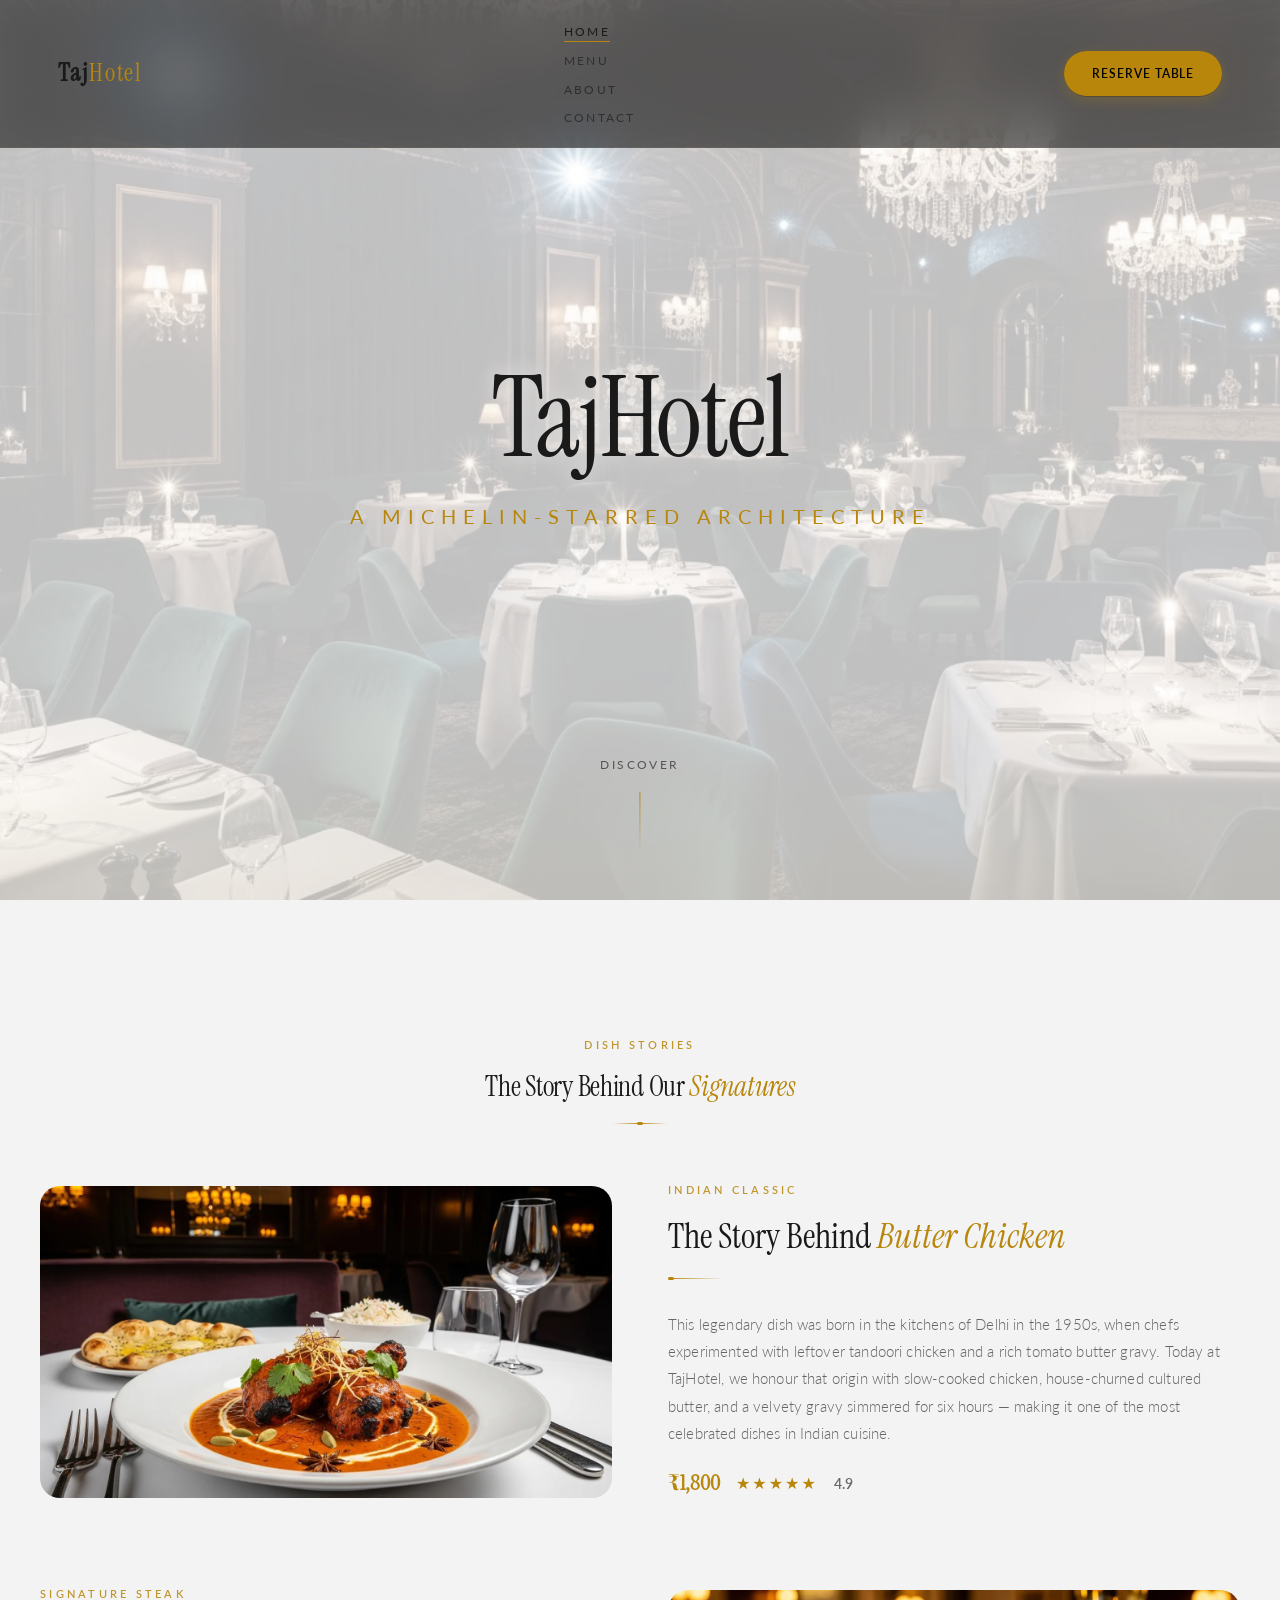
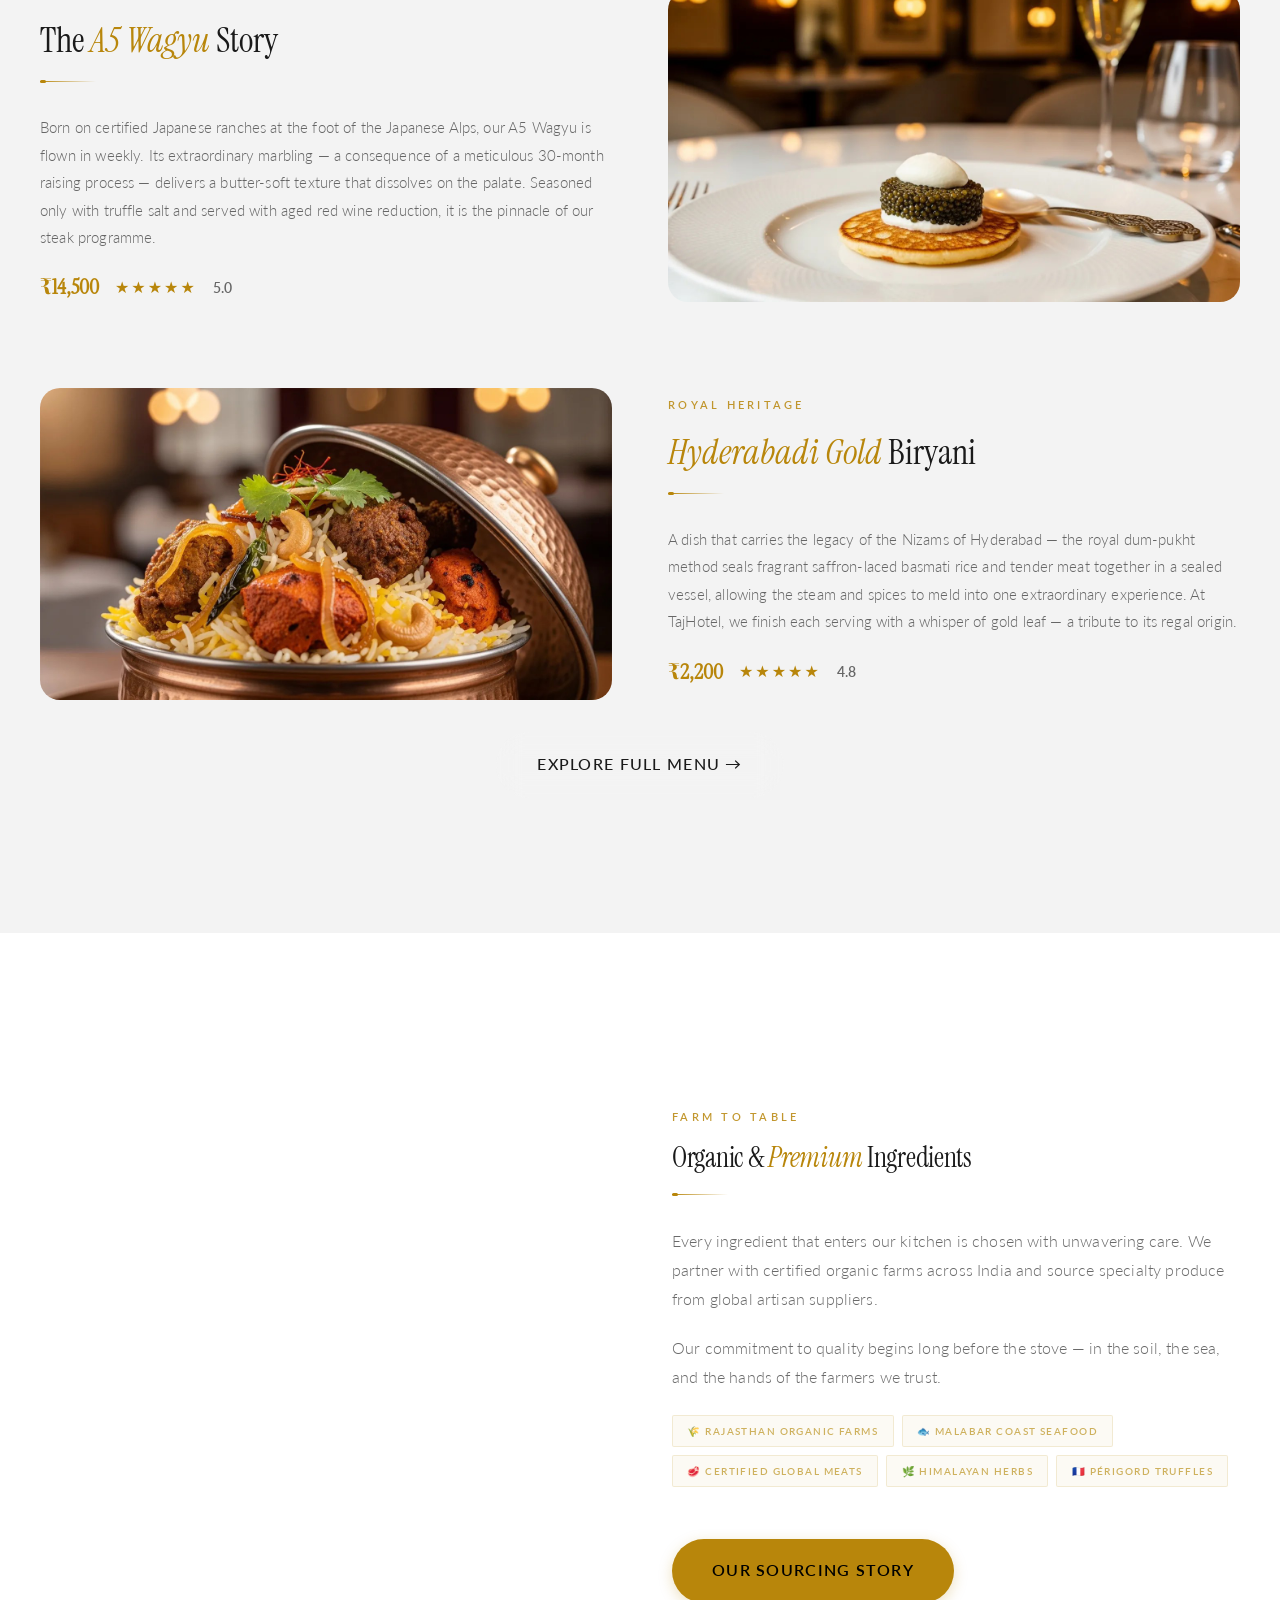
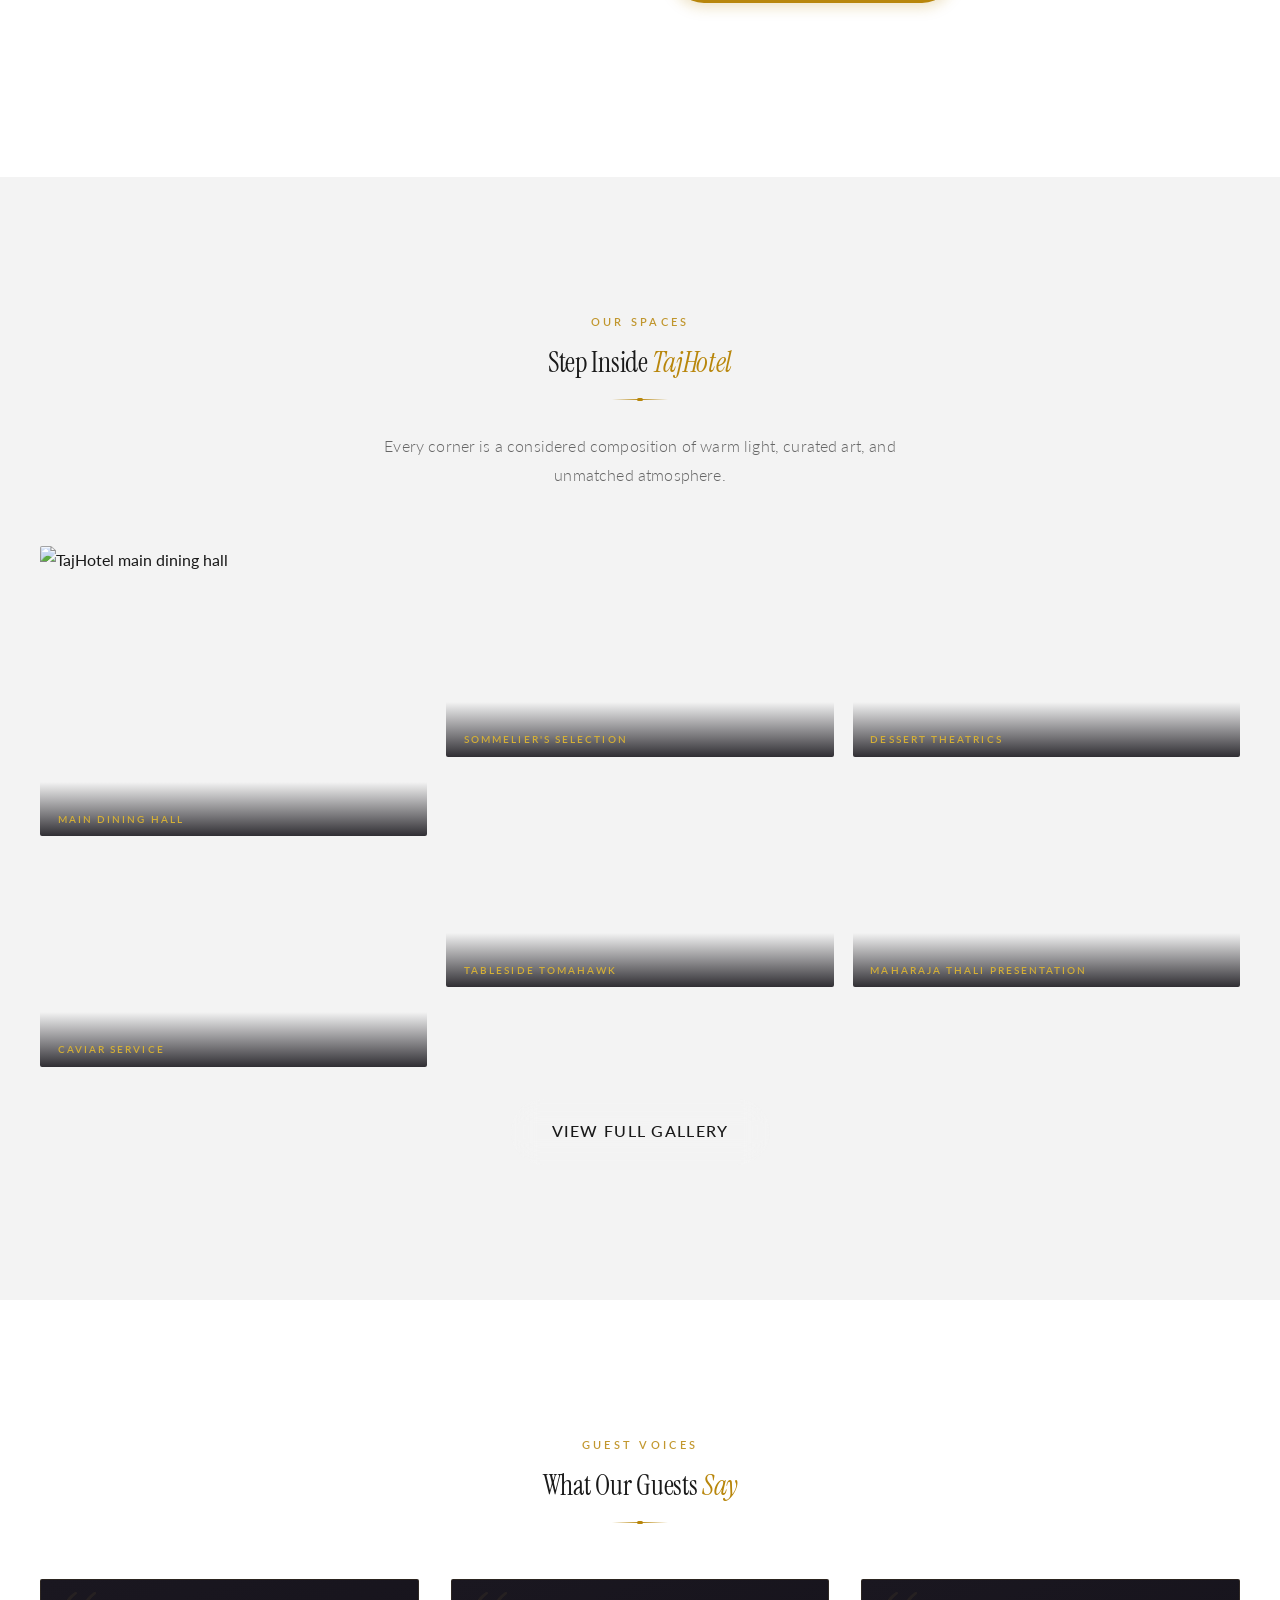
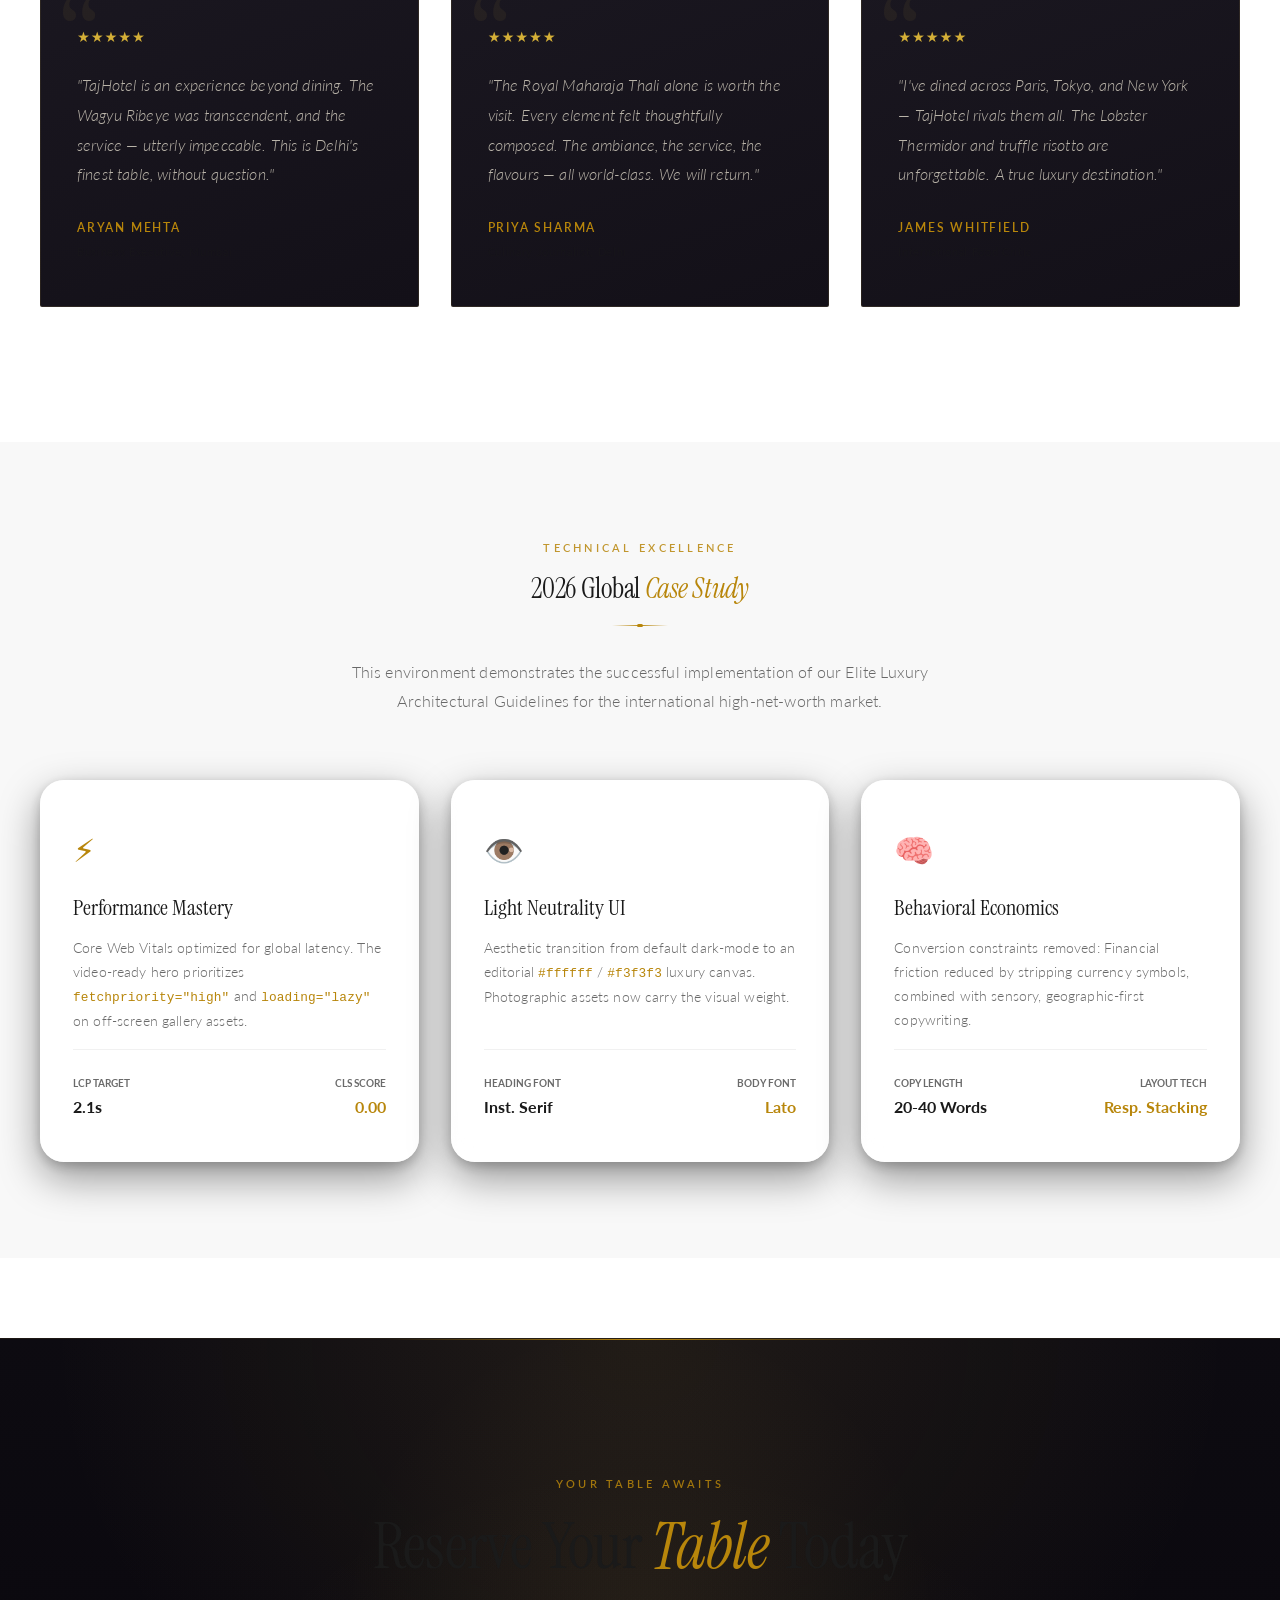
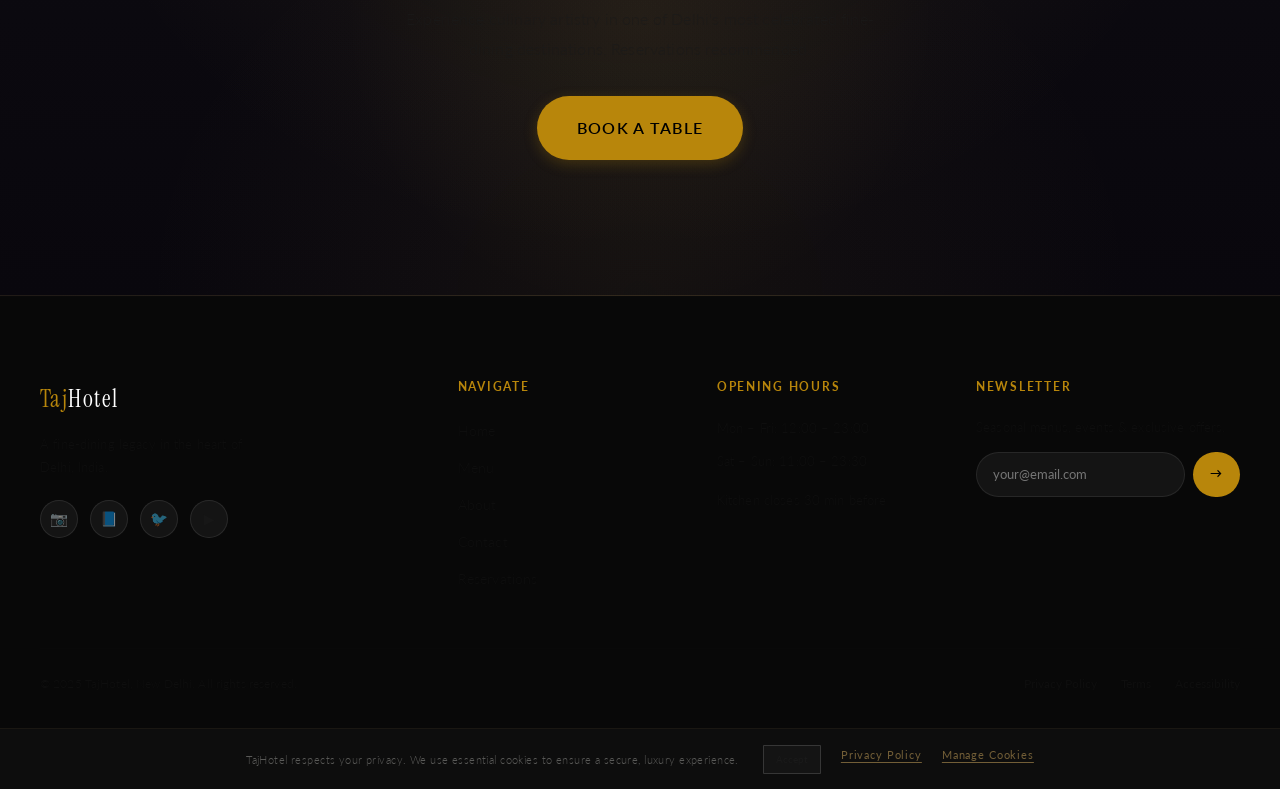
==== commit 135fcee3: "commit" ====
--- a/index.html
+++ b/index.html
@@ -151,7 +151,7 @@
 
     <!-- NAVBAR -->
     <header id="navbar" role="banner">
-      <div class="container">
+      <div class="container" style="max-width: 95%; padding-inline: 2%;">
         <div class="nav-wrap">
           <a href="index.html" class="nav-logo">Taj<span>Hotel</span></a>
           <nav aria-label="Primary navigation">
@@ -204,6 +204,10 @@
           overflow: hidden;
         "
       >
+        <!-- Background Image restored per user request -->
+        <div class="hero-parallax" style="position: absolute; inset: 0; z-index: 1;">
+          <img id="hero-fallback" src="Interior.jpeg" alt="" fetchpriority="high" decoding="async" loading="eager" style="width: 100%; height: 100%; object-fit: cover; opacity: 0.25; filter: grayscale(50%); mix-blend-mode: multiply;" />
+        </div>
         <div
           class="hero-content"
           style="
@@ -216,11 +220,12 @@
           <h1
             style="
               font-family: var(--font-head);
-              font-size: clamp(3rem, 8vw, 6rem);
+              font-size: clamp(3.5rem, 9vw, 7rem);
               color: var(--ink);
               line-height: 1.1;
               font-weight: 400;
               margin-bottom: 1rem;
+              text-shadow: 0 0 20px rgba(255,255,255,0.7);
             "
           >
             TajHotel<br />
@@ -228,12 +233,13 @@
               style="
                 display: block;
                 font-family: var(--font-body);
-                font-size: var(--ts-sm);
-                font-weight: 300;
-                letter-spacing: 0.4em;
+                font-size: var(--ts-md);
+                font-weight: 400;
+                letter-spacing: 0.35em;
                 text-transform: uppercase;
                 margin-top: 1.5rem;
                 color: var(--gold);
+                text-shadow: none;
               "
             >
               A Michelin-Starred Architecture
@@ -253,6 +259,7 @@
             flex-direction: column;
             align-items: center;
             gap: 1rem;
+            z-index: 2;
           "
         >
           <span
@@ -275,272 +282,6 @@
         </div>
       </section>
 
-      <!-- ═══════════════════════════════════════════════════════════════════
-         CINEMATIC SCROLL ANIMATION — frames at /frames/0001.jpg … 0145.jpg
-         Section height is set INLINE (400vh). The sticky container is 100vh.
-         scroll-anim.js controls the canvas. Do NOT remove the inline height.
-    ════════════════════════════════════════════════════════════════════ -->
-      <section
-        id="scroll-anim"
-        aria-label="Cinematic dining experience animation"
-        style="position: relative; height: 400vh; background: #000"
-      >
-        <!-- Sticky viewport — stays pinned while user scrolls 400vh -->
-        <div
-          id="scroll-anim-sticky"
-          style="
-            position: sticky;
-            top: 0;
-            height: 100vh;
-            width: 100%;
-            overflow: hidden;
-            background: #000;
-          "
-        >
-          <!-- Gold circular progress spinner (hidden once frames load) -->
-          <div
-            id="sa-spinner"
-            aria-hidden="true"
-            style="
-              position: absolute;
-              top: 50%;
-              left: 50%;
-              transform: translate(-50%, -50%);
-              display: flex;
-              flex-direction: column;
-              align-items: center;
-              gap: 0.6rem;
-              z-index: 20;
-            "
-          >
-            <svg
-              width="80"
-              height="80"
-              viewBox="0 0 80 80"
-              style="transform: rotate(-90deg)"
-            >
-              <circle
-                cx="40"
-                cy="40"
-                r="36"
-                fill="none"
-                stroke="rgba(212,175,55,.2)"
-                stroke-width="5"
-              />
-              <circle
-                id="sa-ring-fill"
-                cx="40"
-                cy="40"
-                r="36"
-                fill="none"
-                stroke="#d4af37"
-                stroke-width="5"
-                stroke-linecap="round"
-                stroke-dasharray="226.19"
-                stroke-dashoffset="226.19"
-                style="transition: stroke-dashoffset 0.12s linear"
-              />
-            </svg>
-            <span
-              id="sa-pct"
-              style="
-                font-size: 0.78rem;
-                font-weight: 600;
-                letter-spacing: 0.08em;
-                color: rgba(212, 175, 55, 0.9);
-              "
-              >0%</span
-            >
-          </div>
-
-          <!-- Frame canvas — fills 100% of the sticky container -->
-          <canvas
-            id="hero-scroll-canvas"
-            aria-hidden="true"
-            style="
-              position: absolute;
-              top: 0;
-              left: 0;
-              width: 100%;
-              height: 100%;
-              display: block;
-            "
-          ></canvas>
-
-          <!-- Cinematic vignette -->
-          <div
-            aria-hidden="true"
-            style="
-              position: absolute;
-              inset: 0;
-              pointer-events: none;
-              z-index: 2;
-              background: radial-gradient(
-                ellipse at 50% 50%,
-                transparent 40%,
-                rgba(0, 0, 0, 0.75) 100%
-              );
-            "
-          ></div>
-
-          <!-- Warm gold colour-grade -->
-          <div
-            aria-hidden="true"
-            style="
-              position: absolute;
-              inset: 0;
-              pointer-events: none;
-              z-index: 3;
-              mix-blend-mode: screen;
-              background: linear-gradient(
-                160deg,
-                rgba(212, 175, 55, 0.07) 0%,
-                rgba(0, 0, 0, 0.2) 55%,
-                rgba(180, 120, 20, 0.08) 100%
-              );
-            "
-          ></div>
-
-          <!-- Content reveal — fades in at end of animation -->
-          <div
-            id="sa-reveal"
-            aria-live="polite"
-            style="
-              position: absolute;
-              bottom: 12%;
-              left: 50%;
-              transform: translateX(-50%);
-              text-align: center;
-              z-index: 10;
-              opacity: 0;
-              transition: opacity 1.2s cubic-bezier(0.25, 0.46, 0.45, 0.94);
-              pointer-events: none;
-              white-space: nowrap;
-            "
-          >
-            <span class="section-eyebrow">Crafted with Passion</span>
-            <h2
-              style="
-                font-family: var(
-                  --font-head,
-                  &quot;Playfair Display&quot;,
-                  serif
-                );
-                font-size: clamp(1.8rem, 5vw, 3.5rem);
-                color: #fff;
-                line-height: 1.15;
-                margin: 0.4rem 0 1.4rem;
-                text-shadow: 0 2px 24px rgba(0, 0, 0, 0.7);
-              "
-            >
-              Every Detail.<br /><span class="gold">Precisely Perfected.</span>
-            </h2>
-            <a href="menu.html" class="btn btn-gold">Explore the Menu</a>
-          </div>
-
-          <!-- Skip button — keyboard accessible, always visible -->
-          <button
-            id="skip-anim"
-            aria-label="Skip scroll animation"
-            style="
-              position: absolute;
-              bottom: 2.25rem;
-              right: 1.75rem;
-              z-index: 30;
-              padding: 0.55rem 1.1rem;
-              background: rgba(10, 10, 10, 0.55);
-              border: 1px solid rgba(212, 175, 55, 0.45);
-              border-radius: 50px;
-              color: rgba(212, 175, 55, 0.9);
-              font-size: 0.78rem;
-              font-weight: 600;
-              letter-spacing: 0.08em;
-              cursor: pointer;
-              backdrop-filter: blur(10px);
-              -webkit-backdrop-filter: blur(10px);
-              transition:
-                background 0.25s,
-                border-color 0.25s,
-                transform 0.2s;
-            "
-            onmouseover="
-              this.style.background = 'rgba(212,175,55,.18)';
-              this.style.borderColor = '#d4af37';
-            "
-            onmouseout="
-              this.style.background = 'rgba(10,10,10,.55)';
-              this.style.borderColor = 'rgba(212,175,55,.45)';
-            "
-          >
-            Skip ›
-          </button>
-
-          <!-- Scroll indicator (fades out once scroll starts) -->
-          <div
-            id="sa-scroll-hint"
-            aria-hidden="true"
-            style="
-              position: absolute;
-              bottom: 2.5rem;
-              left: 50%;
-              transform: translateX(-50%);
-              display: flex;
-              flex-direction: column;
-              align-items: center;
-              gap: 0.4rem;
-              opacity: 0.7;
-              z-index: 10;
-              transition: opacity 0.6s;
-            "
-          >
-            <span
-              style="
-                font-size: 0.7rem;
-                letter-spacing: 0.15em;
-                text-transform: uppercase;
-                color: #d4af37;
-              "
-              >Scroll</span
-            >
-            <div
-              style="
-                width: 1px;
-                height: 40px;
-                background: linear-gradient(to bottom, #d4af37, transparent);
-                animation: saScrollPulse 1.6s ease-in-out infinite;
-              "
-            ></div>
-          </div>
-        </div>
-      </section>
-      <!-- ═══════════════════ END CINEMATIC SCROLL ANIMATION ════════════ -->
-      <style>
-        @keyframes saScrollPulse {
-          0%,
-          100% {
-            transform: scaleY(1);
-            opacity: 0.7;
-          }
-
-          50% {
-            transform: scaleY(1.3);
-            opacity: 1;
-          }
-        }
-
-        @media (max-width: 640px) {
-          #skip-anim {
-            bottom: 5.5rem !important;
-            right: 1rem !important;
-          }
-        }
-
-        @media (prefers-reduced-motion: reduce) {
-          #scroll-anim {
-            height: 100vh !important;
-          }
-        }
-      </style>
 
       <!-- ── SIGNATURE DISH STORY ── -->
       <section
--- a/styles.css
+++ b/styles.css
@@ -450,7 +450,7 @@
   left: 0;
   right: 0;
   z-index: 1000;
-  padding: 1.75rem 0;
+  padding: 1rem 0;
   /* Always-on glassmorphism — premium brands blur from the start */
   background: rgba(10, 10, 10, 0.55);
   backdrop-filter: blur(20px) saturate(160%) brightness(0.9);
